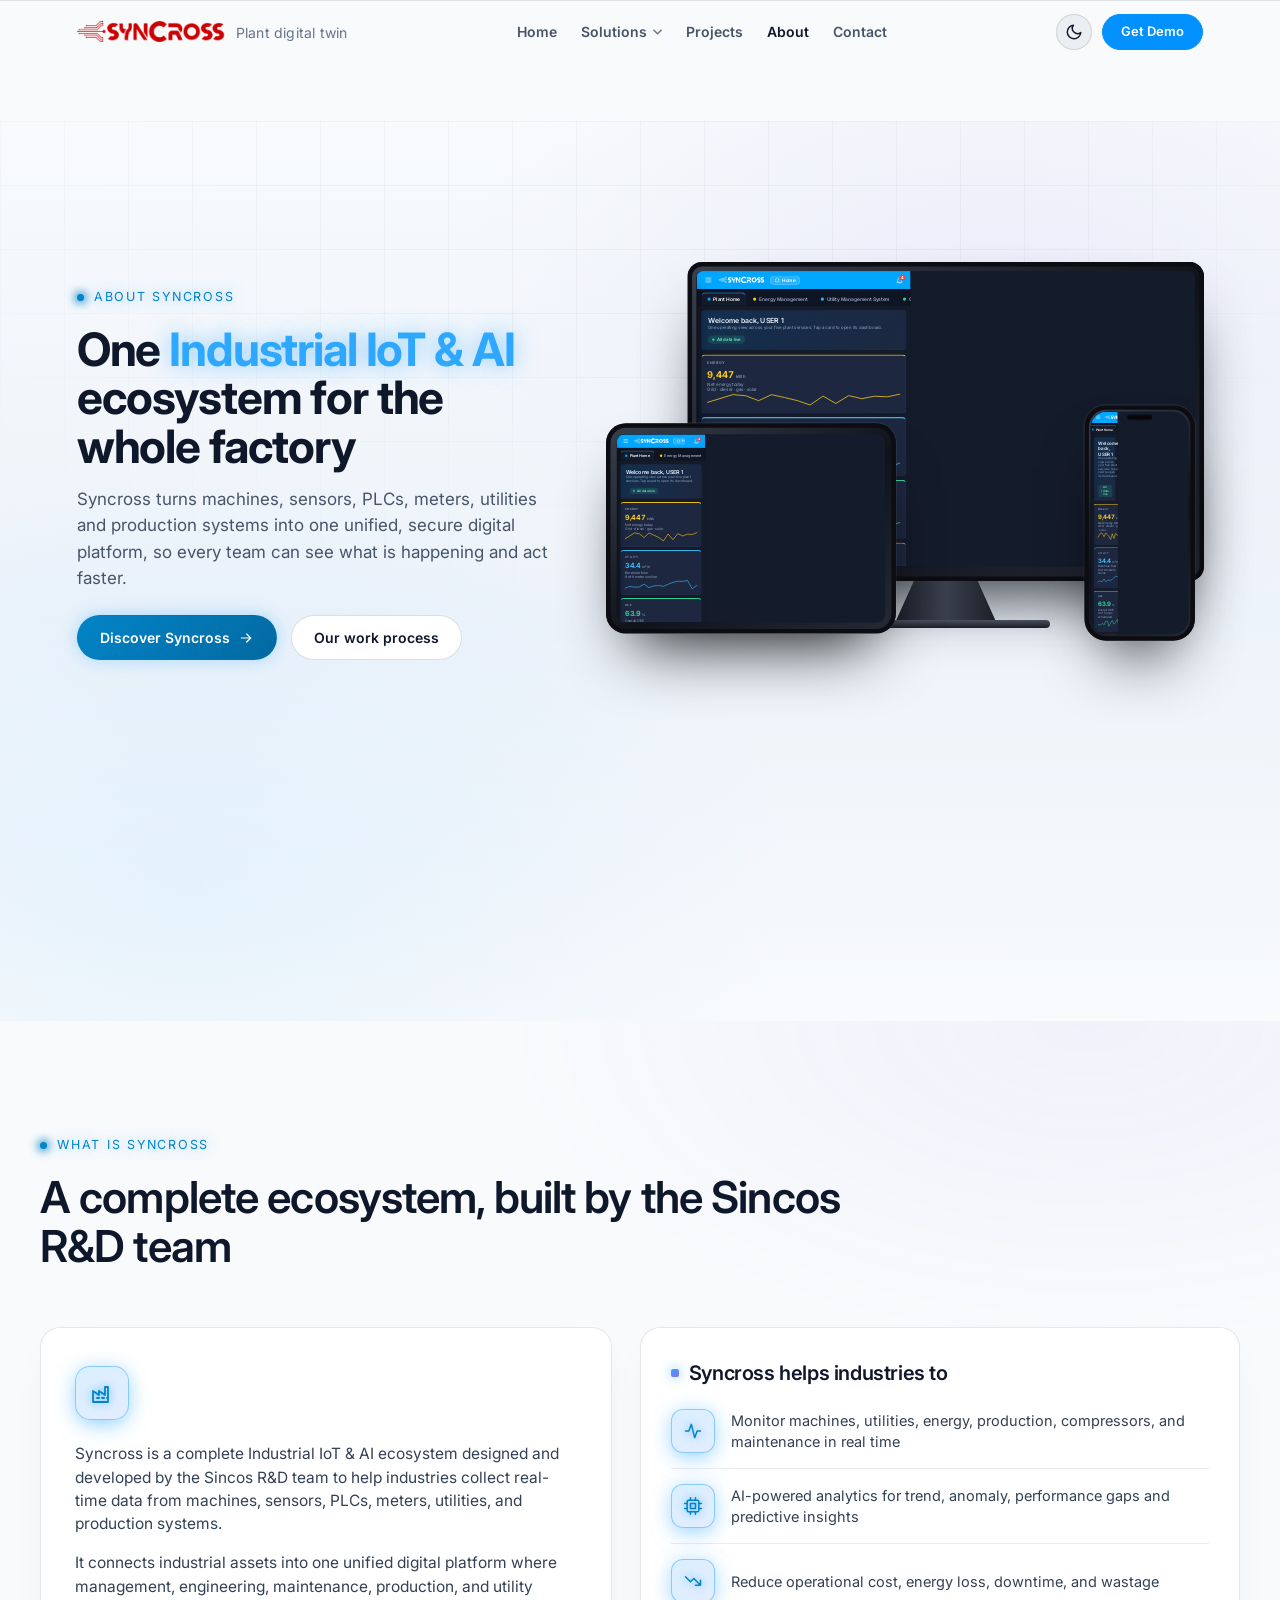
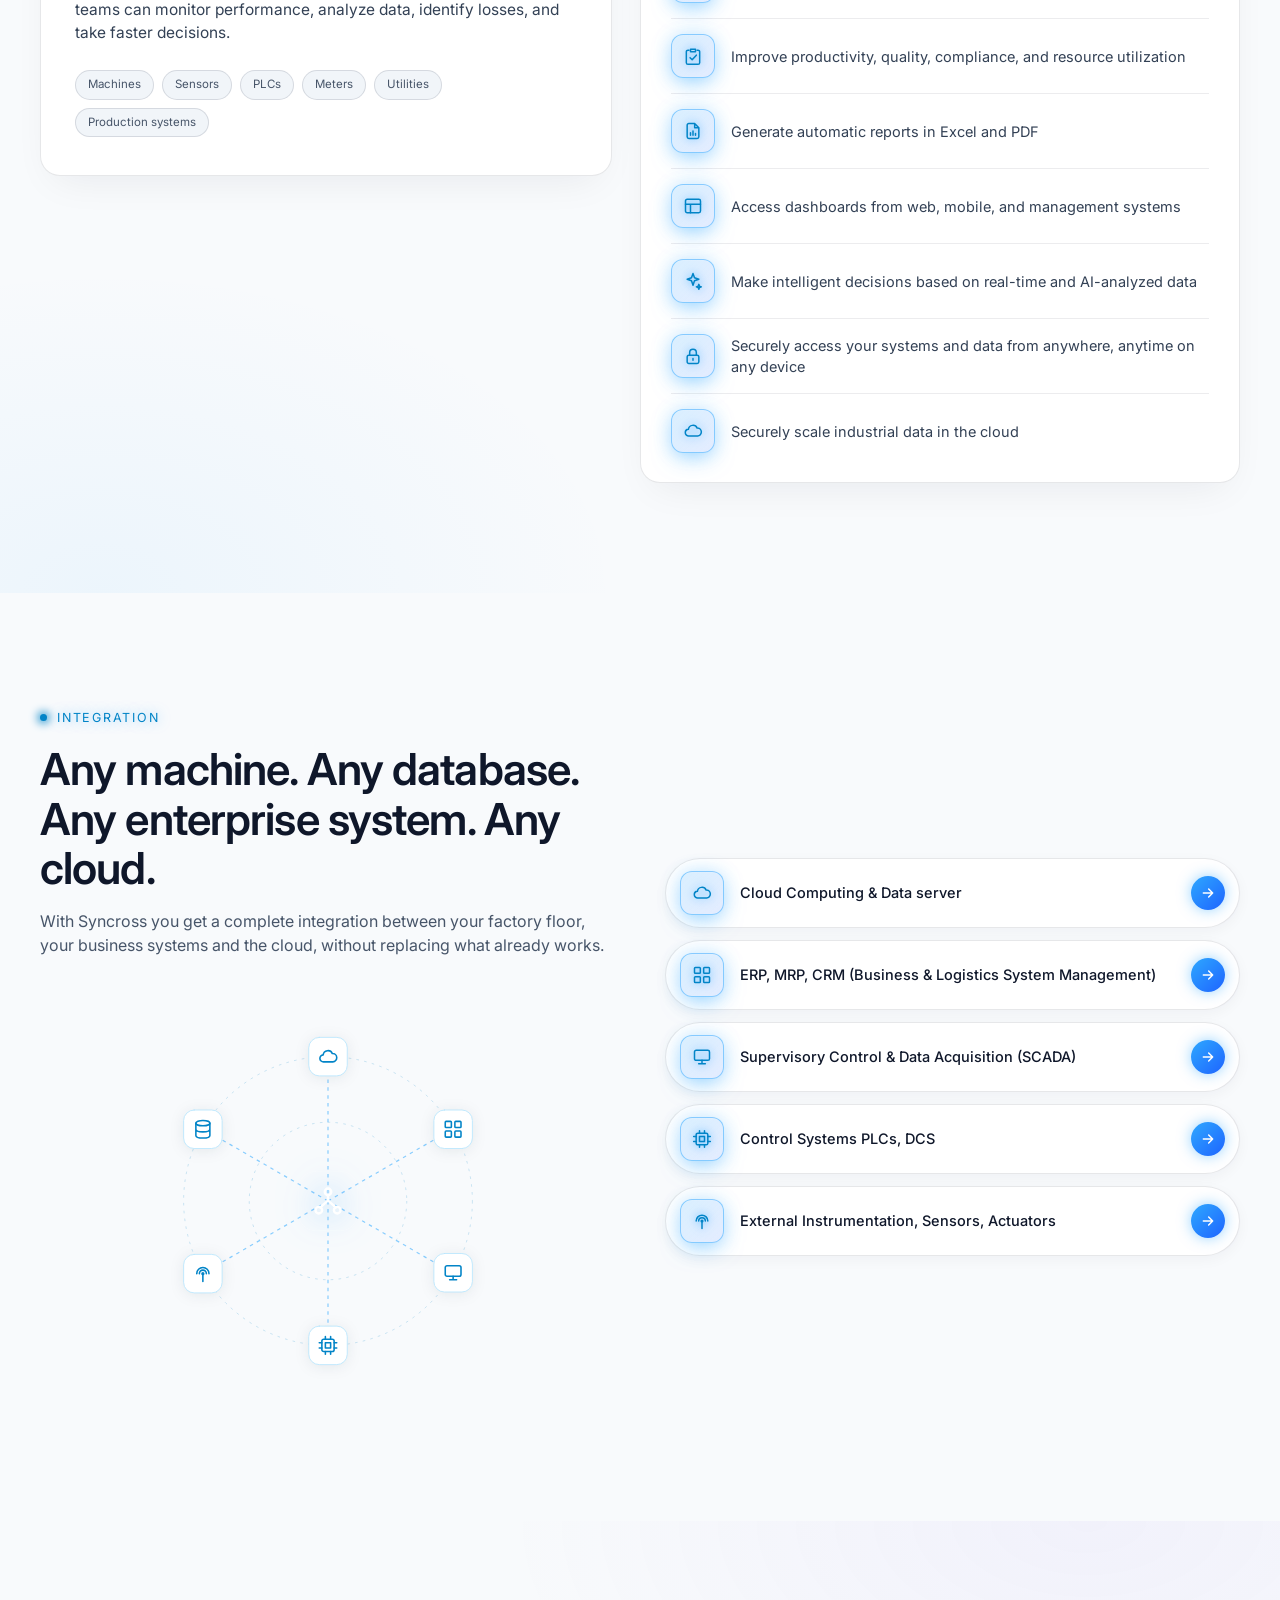
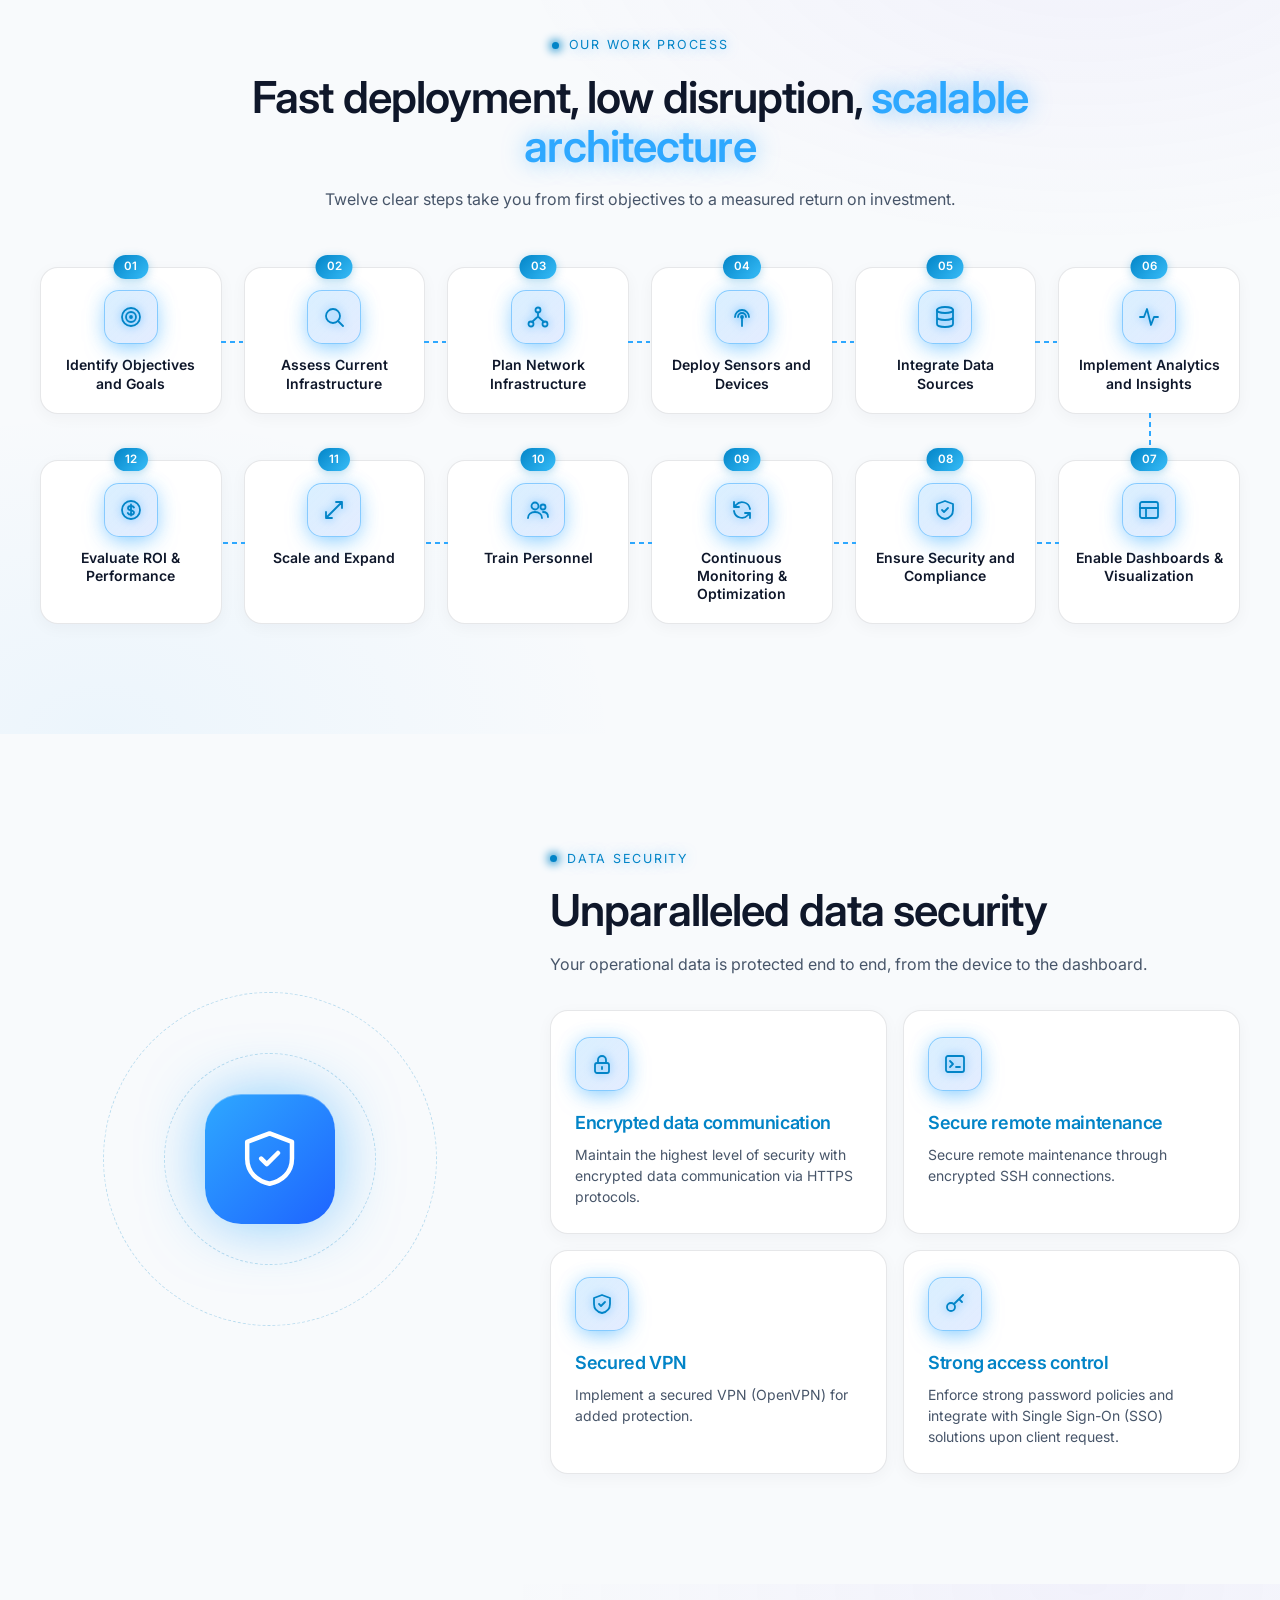
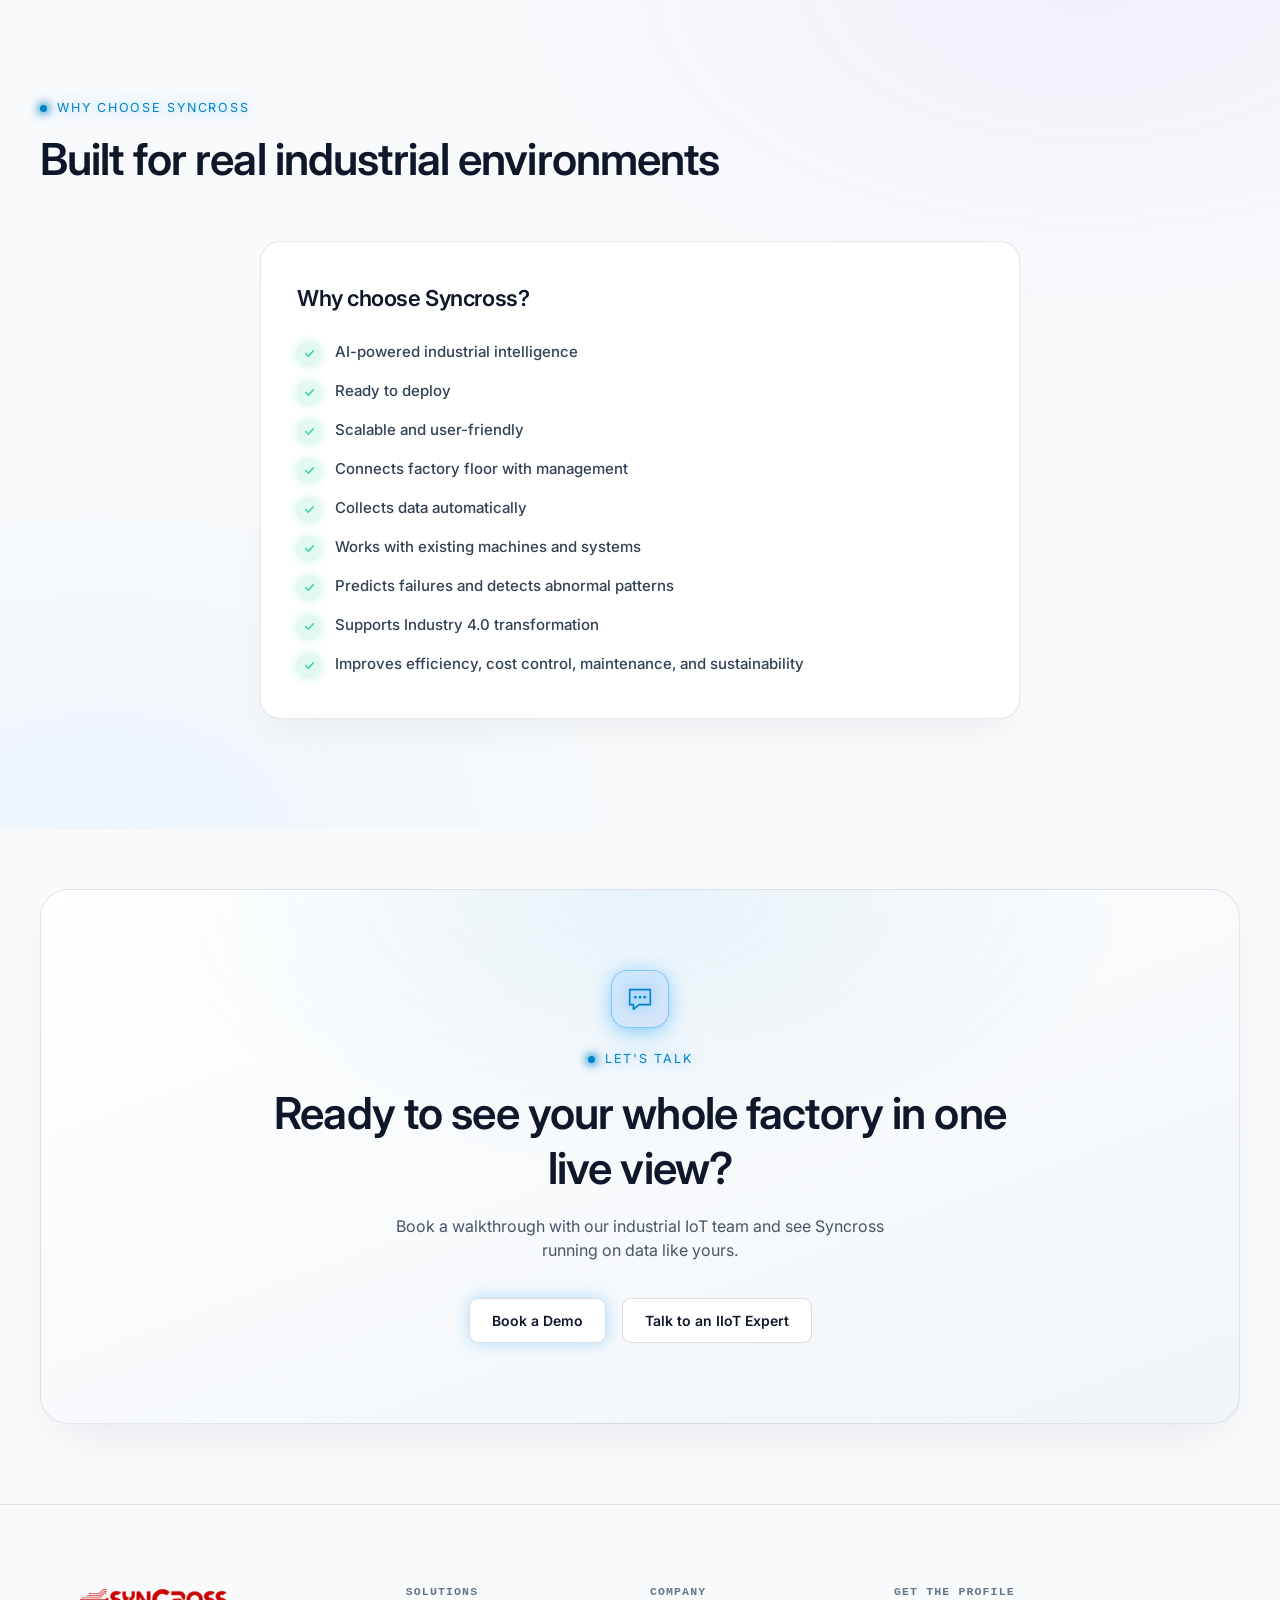
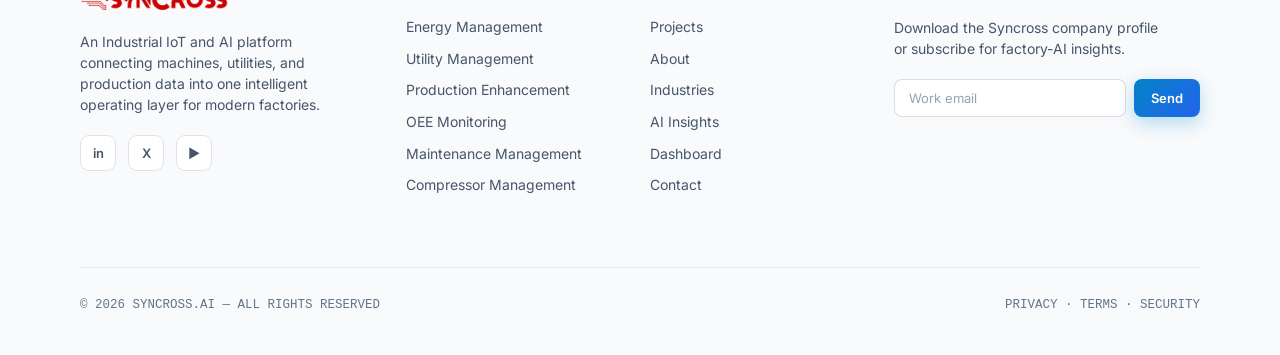
==== about.html @ d6d5e795 "fix responsivness" ====
<!DOCTYPE html>
<html lang="en"><head>
<script>(function(){try{var t=localStorage.getItem('syncross_theme')||'light';document.documentElement.setAttribute('data-theme',t);}catch(e){}})();</script><meta charset="utf-8">
<meta name="viewport" content="width=device-width, initial-scale=1, viewport-fit=cover">
<title>About Syncross - Industrial IoT &amp; AI ecosystem</title>
<meta name="description" content="Syncross is a complete Industrial IoT and AI ecosystem that connects machines, sensors, PLCs, meters and utilities into one secure digital platform.">
<link rel="preconnect" href="https://fonts.googleapis.com"><link href="https://fonts.googleapis.com/css2?family=Inter:wght@400;500;600;700&display=swap" rel="stylesheet">
<style>
:root{--bg:#060a12;--bg1:#0a1220;--bg2:#0e1a2e;--line:rgba(255,255,255,.09);--soft:rgba(255,255,255,.05);--glass:rgba(255,255,255,.035);--tx:#f2f6fa;--mu:#8fa1b8;--dim:#5c6c82;--nb:#2ea8ff;--nb2:#1e64ff;--pu:#8b6bf0;--good:#34d399;--bad:#f87171;--disp:'Space Grotesk',sans-serif;--body:'Inter',system-ui,sans-serif;--mono:'JetBrains Mono',monospace}
*{box-sizing:border-box;margin:0;padding:0}
html{overflow-x:clip;scroll-behavior:smooth;scroll-padding-top:80px}
body{background:var(--bg);color:var(--tx);font-family:var(--body);line-height:1.5;overflow-x:hidden}
::selection{background:var(--nb);color:#04101c}
a{color:inherit;text-decoration:none}
.i{width:22px;height:22px;fill:none;stroke:currentColor;stroke-width:1.8;stroke-linecap:round;stroke-linejoin:round}
.wrap{width:min(1200px,calc(100% - 44px));margin:0 auto;position:relative}
h1,h2,h3{font-family:var(--disp);font-weight:600;letter-spacing:-.02em}
/* header */
header,header#gh{position:fixed;z-index:100;left:0;right:0;top:0;padding:calc(14px + env(safe-area-inset-top,0px)) 6vw 14px;display:flex;justify-content:space-between;align-items:center;gap:16px;border-bottom:1px solid transparent;transition:.3s}
header.scrolled{background:rgba(6,10,18,.78);border-color:var(--line);backdrop-filter:blur(18px) saturate(140%);-webkit-backdrop-filter:blur(18px) saturate(140%)}
.logo{display:flex;align-items:center;gap:10px;font-weight:700}
.logo img{height:30px;width:auto;display:block;filter:drop-shadow(0 0 6px rgba(255,255,255,.18))}
.logo span{color:var(--mu);font-weight:400;font-size:14px}
.tn{display:flex;gap:26px;font-size:14px;font-weight:600;color:var(--mu)}
.tn a:hover,.tn a.on{color:var(--tx)}
.btn{display:inline-flex;align-items:center;gap:8px;font-family:var(--body);font-weight:600;font-size:14px;padding:11px 22px;border-radius:999px;border:1px solid var(--line);background:rgba(9,18,34,.88);color:var(--tx);cursor:pointer;transition:.25s;backdrop-filter:blur(12px)}
.btn:hover{border-color:var(--nb);transform:translateY(-2px)}
.btn.pri{background:linear-gradient(135deg,#2ea8ff,#1e8fff);color:#04101c;border-color:transparent;box-shadow:0 0 16px rgba(46,168,255,.35)}
.btn.pri:hover{box-shadow:0 10px 30px -8px rgba(46,168,255,.75),0 0 18px rgba(46,168,255,.5)}
.btn .i{width:16px;height:16px}
@media(max-width:980px){.tn{display:none}}
@media(max-width:560px){.logo span{display:none}}
/* shared */
section{position:relative;padding:110px 0}
@media(max-width:800px){section{padding:76px 0}}
.eyebrow{display:inline-flex;align-items:center;gap:10px;font-family:var(--mono);font-size:12.5px;letter-spacing:.14em;text-transform:uppercase;color:var(--nb);text-shadow:0 0 12px rgba(46,168,255,.55);margin-bottom:18px}
.eyebrow::before{content:"";width:7px;height:7px;border-radius:50%;background:var(--nb);box-shadow:0 0 10px 2px var(--nb);animation:blink 2.2s ease-in-out infinite}
@keyframes blink{50%{opacity:.35}}
.h2{font-size:clamp(28px,3.6vw,44px);line-height:1.12;max-width:820px}
.lead{color:var(--mu);font-size:16.5px;max-width:640px;margin-top:16px}
.sechead{margin-bottom:56px}
.center{text-align:center}.center .h2,.center .lead{margin-left:auto;margin-right:auto}
.grad{color:#2ea8ff;text-shadow:0 0 22px rgba(46,168,255,.55)}
.glass{background:linear-gradient(160deg,rgba(255,255,255,.05),rgba(255,255,255,.012));border:1px solid var(--line);border-radius:20px;backdrop-filter:blur(16px);-webkit-backdrop-filter:blur(16px);box-shadow:0 30px 70px -30px rgba(0,0,0,.7)}
.ico{position:relative;flex:none;display:grid;place-items:center;width:54px;height:54px;border-radius:15px;color:var(--nb);background:linear-gradient(135deg,rgba(46,168,255,.18),rgba(30,100,255,.12));border:1px solid rgba(46,168,255,.5);box-shadow:inset 0 1px 0 rgba(255,255,255,.1),0 8px 26px -8px rgba(46,168,255,.65),0 0 18px rgba(46,168,255,.22)}
.ico::after{content:"";position:absolute;inset:-1px;border-radius:15px;border:1px solid var(--nb);opacity:0;animation:ring 2.8s ease-out infinite;pointer-events:none}
.ico .i{width:24px;height:24px;filter:drop-shadow(0 0 5px rgba(46,168,255,.8))}
.ico.sm{width:44px;height:44px;border-radius:12px}.ico.sm::after{border-radius:12px}.ico.sm .i{width:20px;height:20px}
@keyframes ring{0%{transform:scale(1);opacity:.5}100%{transform:scale(1.45);opacity:0}}
.reveal{opacity:0;transform:translateY(26px);transition:opacity .8s ease,transform .8s ease}.reveal.visible{opacity:1;transform:none}
.bgglow::before{content:"";position:absolute;inset:0;pointer-events:none;background:radial-gradient(ellipse 900px 500px at 85% 0,rgba(139,107,240,.10),transparent 65%),radial-gradient(ellipse 800px 500px at 8% 100%,rgba(46,168,255,.08),transparent 65%)}
/* hero */
#top{min-height:100svh;display:flex;align-items:flex-start;padding:clamp(110px, 15vh, 150px) 0 90px;overflow:hidden;background:radial-gradient(ellipse 900px 600px at 78% 18%,rgba(139,107,240,.16),transparent 60%),radial-gradient(ellipse 1000px 700px at 15% 85%,rgba(46,168,255,.12),transparent 60%),linear-gradient(180deg,#060a12,#08101c 55%,#060a12)}
#top > .wrap{width:100%;max-width:1400px;padding:0 6vw;margin:0 auto;box-sizing:border-box}
#top::before{content:"";position:absolute;inset:0;background-image:linear-gradient(rgba(255,255,255,.025) 1px,transparent 1px),linear-gradient(90deg,rgba(255,255,255,.025) 1px,transparent 1px);background-size:64px 64px;mask-image:radial-gradient(ellipse 80% 60% at 50% 0,#000 40%,transparent 90%);-webkit-mask-image:radial-gradient(ellipse 80% 60% at 50% 0,#000 40%,transparent 90%)}
.hero-grid{display:grid;grid-template-columns:1.05fr .95fr;gap:40px;align-items:center}
@media(max-width:980px){.hero-grid{grid-template-columns:1fr}}
#top h1{font-family:Inter,system-ui,-apple-system,"Segoe UI",sans-serif;font-size:clamp(28px,3.8vw,46px);font-weight:700;line-height:1.05;letter-spacing:-.025em;margin-bottom:16px}
#top .lead{font-size:17.5px;margin-bottom:34px}
.ctas{display:flex;gap:14px;flex-wrap:wrap}
.stats{display:grid;grid-template-columns:repeat(4,auto);gap:34px;margin-top:52px;justify-content:start}
.stats b{display:block;font-family:var(--mono);font-size:30px;font-weight:600;color:#2ea8ff;text-shadow:0 0 16px rgba(46,168,255,.55)}
.stats span{font-family:var(--mono);font-size:11px;letter-spacing:.08em;text-transform:uppercase;color:var(--dim)}
@media(max-width:560px){.stats{grid-template-columns:repeat(2,auto);gap:22px 34px}}
.hubwrap{position:relative;max-width:520px;margin:0 auto;width:100%}
.hubsvg{width:100%;height:auto;display:block;overflow:visible}
.hubsvg .ring{fill:none;stroke:rgba(46,168,255,.22);stroke-dasharray:3 6}
.hubsvg .ring.r2{stroke:rgba(139,107,240,.22)}
.hubsvg .fl{stroke:rgba(46,168,255,.55);stroke-width:1.4;stroke-dasharray:4 5;animation:dash 1.2s linear infinite}
@keyframes dash{to{stroke-dashoffset:-9}}
.hubsvg .nd rect{fill:#0c1626;stroke:rgba(46,168,255,.5)}
.hubsvg .nd{color:#2ea8ff;fill:none;stroke:#2ea8ff;stroke-width:1.8;stroke-linecap:round;stroke-linejoin:round;animation:float 5s ease-in-out infinite}
.hubsvg .nd rect{stroke-width:1}
.hubsvg .nd svg{filter:drop-shadow(0 0 4px rgba(46,168,255,.7))}
.hubsvg .core rect{fill:url(#cg);stroke:rgba(255,255,255,.25)}
.hubsvg .core{fill:none;stroke:#fff;stroke-width:1.8;stroke-linecap:round;stroke-linejoin:round;filter:drop-shadow(0 0 18px rgba(46,168,255,.8))}
.hubsvg .core rect{stroke-width:1}
@keyframes float{50%{transform:translateY(-5px)}}
/* what is */
.what{display:grid;grid-template-columns:1fr 1.05fr;gap:28px;align-items:start}
@media(max-width:980px){.what{grid-template-columns:1fr}}
.what .about{padding:38px 34px}
.about p{color:#b6c3d6;font-size:15.5px;margin-top:16px}
.about p:first-of-type{margin-top:22px}
.about .tags{display:flex;flex-wrap:wrap;gap:8px;margin-top:26px}
.tags span{font-family:var(--mono);font-size:11.5px;color:var(--mu);border:1px solid var(--line);border-radius:999px;padding:5px 12px;background:var(--glass)}
.helps{padding:30px 30px 14px}
.helps h3{font-size:20px;margin-bottom:6px;display:flex;align-items:center;gap:10px}
.helps h3::before{content:"";width:8px;height:8px;border-radius:2px;background:linear-gradient(135deg,#2ea8ff,#8b6bf0);box-shadow:0 0 12px rgba(46,168,255,.7)}
.helps ul{list-style:none}
.helps li{display:flex;gap:16px;align-items:center;padding:15px 0;border-top:1px solid var(--soft)}
.helps li:first-child{border-top:0}
.helps li p{font-size:14.5px;color:#d3deec}
/* integration */
.integ{display:grid;grid-template-columns:1fr 1fr;gap:50px;align-items:center}
@media(max-width:980px){.integ{grid-template-columns:1fr}}
.integ ul{list-style:none;display:grid;gap:12px}
.integ li{display:flex;align-items:center;gap:16px;padding:12px 14px 12px 14px;border-radius:999px;border:1px solid var(--line);background:linear-gradient(160deg,rgba(255,255,255,.045),rgba(255,255,255,.01));font-size:14.5px;font-weight:500;transition:.3s}
.integ li:hover{border-color:rgba(46,168,255,.5);transform:translateX(6px);box-shadow:0 14px 34px -16px rgba(46,168,255,.35)}
.integ li>span:nth-child(2){flex:1}
.go{flex:none;display:grid;place-items:center;width:34px;height:34px;border-radius:50%;background:linear-gradient(135deg,#2ea8ff,#1e64ff);color:#fff;box-shadow:0 0 14px rgba(46,168,255,.5)}
.go .i{width:16px;height:16px;stroke-width:2.2}
/* process */
.proc{list-style:none;display:grid;grid-template-columns:repeat(6,1fr);gap:46px 22px;position:relative}
.st{height:100%;justify-content:flex-start;position:relative;padding:22px 16px 20px;border-radius:18px;border:1px solid var(--line);background:linear-gradient(160deg,rgba(255,255,255,.05),rgba(255,255,255,.01));text-align:center;display:flex;flex-direction:column;align-items:center;gap:12px;transition:transform .3s,border-color .3s}
.st:hover{transform:translateY(-6px);border-color:rgba(46,168,255,.45)}
.st h3{font-family:var(--body);font-size:14px;font-weight:600;line-height:1.3;letter-spacing:0}
.st .num{position:absolute;top:-13px;left:50%;transform:translateX(-50%);font-family:var(--mono);font-size:11.5px;font-weight:600;color:#04101c;background:linear-gradient(135deg,#2ea8ff,#7fd0ff);padding:3px 11px;border-radius:999px;box-shadow:0 0 14px rgba(46,168,255,.6)}
.st:nth-child(n+7){grid-row:2}
.st:nth-child(7){grid-column:6}.st:nth-child(8){grid-column:5}.st:nth-child(9){grid-column:4}.st:nth-child(10){grid-column:3}.st:nth-child(11){grid-column:2}.st:nth-child(12){grid-column:1}
.st:not(:nth-child(6)):not(:nth-child(12))::after{content:"";position:absolute;top:50%;width:22px;height:2px;background:repeating-linear-gradient(90deg,#2ea8ff 0 5px,transparent 5px 9px);animation:flowx 1s linear infinite}
.st:nth-child(-n+5)::after{left:100%}
.st:nth-child(n+7):nth-child(-n+11)::after{right:100%}
@keyframes flowx{to{background-position:9px 0}}
.st:nth-child(6)::after{content:"";position:absolute;left:50%;top:100%;width:2px;height:46px;background:repeating-linear-gradient(180deg,#2ea8ff 0 5px,transparent 5px 9px)}
@media(max-width:1100px){.proc{grid-template-columns:repeat(3,1fr)}.st:nth-child(n){grid-row:auto;grid-column:auto}.st::after,.st:nth-child(6)::after{display:none!important}}
@media(max-width:620px){.proc{grid-template-columns:repeat(2,1fr);gap:34px 14px}}
/* security */
.secg{display:grid;grid-template-columns:.8fr 1.2fr;gap:50px;align-items:center}
@media(max-width:980px){.secg{grid-template-columns:1fr}}
.shield{position:relative;aspect-ratio:1;max-width:380px;margin:0 auto;width:100%;display:grid;place-items:center}
.shield::before,.shield::after{content:"";position:absolute;border-radius:50%;border:1px solid rgba(46,168,255,.25)}
.shield::before{inset:6%;animation:spin 30s linear infinite;border-style:dashed}
.shield::after{inset:22%;border-color:rgba(139,107,240,.3);animation:spin 22s linear infinite reverse;border-style:dashed}
@keyframes spin{to{transform:rotate(360deg)}}
.shield .core{position:relative;z-index:1;width:34%;aspect-ratio:1;border-radius:28%;display:grid;place-items:center;color:#fff;background:linear-gradient(135deg,#2ea8ff,#1e64ff);box-shadow:0 0 60px rgba(46,168,255,.55),inset 0 1px 0 rgba(255,255,255,.3)}
.shield .core .i{width:52%;height:52%;stroke-width:1.6}
.secs{display:grid;grid-template-columns:1fr 1fr;gap:16px}
@media(max-width:620px){.secs{grid-template-columns:1fr}}
.sc{padding:26px 24px;border-radius:18px;border:1px solid var(--line);background:linear-gradient(160deg,rgba(255,255,255,.045),rgba(255,255,255,.01));transition:.3s}
.sc:hover{transform:translateY(-5px);border-color:rgba(46,168,255,.4)}
.sc .ico{margin-bottom:18px}
.sc h3{font-size:18px;margin-bottom:8px;color:#2ea8ff;text-shadow:0 0 14px rgba(46,168,255,.45)}
.sc p{font-size:14px;color:var(--mu)}
/* why */
.whyg{display:grid;grid-template-columns:1fr 1fr;gap:28px;align-items:stretch}
@media(max-width:980px){.whyg{grid-template-columns:1fr}}
.why{padding:40px 36px}
.why ul{list-style:none;display:grid;gap:14px;margin-top:26px}
.why li{display:flex;gap:14px;align-items:flex-start;font-size:15px;font-weight:500;color:#e3ebf5}
.ck{flex:none;display:grid;place-items:center;width:24px;height:24px;border-radius:50%;background:rgba(52,211,153,.14);color:var(--good);box-shadow:0 0 10px rgba(52,211,153,.3);margin-top:1px}
.ck .i{width:13px;height:13px;stroke-width:2.6}
.cta{padding:48px 40px;display:flex;flex-direction:column;justify-content:center;text-align:center;align-items:center;background:radial-gradient(ellipse 600px 360px at 50% 0,rgba(46,168,255,.16),transparent 70%),linear-gradient(160deg,rgba(255,255,255,.05),rgba(255,255,255,.015))}
.cta .logoimg{height:46px;width:auto;margin-bottom:26px;filter:drop-shadow(0 0 10px rgba(255,255,255,.2))}
.cta h2{font-size:clamp(26px,3vw,36px);line-height:1.15;margin-bottom:14px}
.cta p{color:var(--mu);max-width:420px;margin-bottom:28px}
@media(prefers-reduced-motion:reduce){*{animation:none!important;transition:none!important}.reveal{opacity:1;transform:none}}

/* ===== OEE page parity ===== */
:root{--disp:Inter,system-ui,sans-serif;--mono:Inter,system-ui,sans-serif;--body:Inter,system-ui,sans-serif;--tx:#e8f1ff;--mu:#8fa6c4}
.lead{color:#8fa1b8;font-size:16px}.about p,.helps li p,.why li{color:#c3cfe0}.h2{font-weight:600}
.whyg{grid-template-columns:1fr}.why{max-width:760px;margin:0 auto;width:100%}
.sec-ico{position:relative;width:58px;height:58px;border-radius:16px;display:grid;place-items:center;margin:0 0 22px;color:var(--nb);background:linear-gradient(135deg,rgba(46,168,255,.18),rgba(30,100,255,.12));border:1px solid rgba(46,168,255,.5);box-shadow:inset 0 1px 0 rgba(255,255,255,.1),0 8px 26px -8px rgba(46,168,255,.65),0 0 18px rgba(46,168,255,.25)}
.sec-ico svg{filter:drop-shadow(0 0 5px rgba(46,168,255,.8))}
.sec-ico::after{content:"";position:absolute;inset:-1px;border-radius:16px;border:1px solid var(--nb);opacity:0;animation:si-ring 2.8s ease-out infinite;pointer-events:none}
.sec-ico svg *{transform-box:fill-box;transform-origin:center;}
.si-warn{animation:si-pulse 1.6s ease-in-out infinite;}
.si-blink{animation:si-blink 1.6s ease-in-out infinite;}
.si-spin{transform-box:view-box;transform-origin:16px 16px;animation:si-rot 6s linear infinite;}
.si-core{animation:si-pulse 2s ease-in-out infinite;}
.si-tile{animation:si-tile 2.4s ease-in-out infinite;}.si-tile.d1{animation-delay:.3s}.si-tile.d2{animation-delay:.6s}.si-tile.d3{animation-delay:.9s}
.si-pin{animation:si-blink 1.8s ease-in-out infinite;}
.si-bar{transform-origin:bottom center;animation:si-bar 2.2s ease-in-out infinite;}.si-bar.d1{animation-delay:.25s}.si-bar.d2{animation-delay:.5s}
.si-flow{stroke-dasharray:3 3;animation:si-dash 1s linear infinite;}
.si-node{animation:si-pulse 2s ease-in-out infinite;}.si-node.d1{animation-delay:.4s}.si-node.d2{animation-delay:.8s}
.si-draw{stroke-dasharray:34;animation:si-draw 2.8s ease-in-out infinite;}
.si-tip{animation:si-tip 2.8s ease-in-out infinite;}
.si-smoke{animation:si-smoke 2.4s ease-out infinite;}.si-smoke.d1{animation-delay:1.2s}
.si-check{stroke-dasharray:20;animation:si-check 2.6s ease-in-out infinite;}
.si-dot{animation:si-bounce 1.2s ease-in-out infinite;}.si-dot.d1{animation-delay:.15s}.si-dot.d2{animation-delay:.3s}
@keyframes si-ring{0%{transform:scale(1);opacity:.55}100%{transform:scale(1.45);opacity:0}}
@keyframes si-pulse{0%,100%{transform:scale(1);opacity:1}50%{transform:scale(1.14);opacity:.75}}
@keyframes si-blink{0%,100%{opacity:1}50%{opacity:.25}}
@keyframes si-rot{to{transform:rotate(360deg)}}
@keyframes si-tile{0%,100%{fill:rgba(46,168,255,0);opacity:.8}50%{fill:rgba(46,168,255,.55);opacity:1}}
@keyframes si-bar{0%,100%{transform:scaleY(.45)}50%{transform:scaleY(1)}}
@keyframes si-dash{to{stroke-dashoffset:-6}}
@keyframes si-draw{0%{stroke-dashoffset:34}55%,100%{stroke-dashoffset:0}}
@keyframes si-tip{0%,45%{opacity:0}65%,100%{opacity:1}}
@keyframes si-smoke{0%{transform:translate(0,0) scale(.6);opacity:.9}100%{transform:translate(3px,-6px) scale(1.4);opacity:0}}
@keyframes si-check{0%,15%{stroke-dashoffset:20}55%,100%{stroke-dashoffset:0}}
@keyframes si-bounce{0%,100%{transform:translateY(0)}50%{transform:translateY(-4px)}}
@media (prefers-reduced-motion:reduce){.sec-ico *,.sec-ico::after{animation:none!important}}
/* CTA + footer (from 3D dashboard) */
#ctaf{--white:#e8f1ff;--muted:#9fb2cc;--muted-dim:#6f86a6;--line:rgba(150,190,255,.16);--line-soft:rgba(150,190,255,.1);--glass:rgba(255,255,255,.05);--glass-strong:rgba(255,255,255,.09);--cyan:#2ea8ff;position:relative;background:#060a12;color:var(--white)}
#ctaf *{box-sizing:border-box}
#ctaf #demo{padding:60px 0 80px}
#ctaf .final-cta{text-align:center;border-radius:28px;padding:80px 40px;background:radial-gradient(ellipse 700px 400px at 50% 0%,rgba(192,32,46,.14),transparent 70%),linear-gradient(160deg,rgba(255,255,255,.05),rgba(255,255,255,.015));border:1px solid var(--line);position:relative;overflow:hidden}
#ctaf .final-cta .sec-ico{margin:0 auto 22px}
#ctaf .final-cta .eyebrow{display:flex}
#ctaf .final-cta h2{font-size:clamp(28px,4vw,44px);max-width:760px;margin:0 auto 18px;color:#fff;line-height:1.25}
#ctaf .final-cta p{color:var(--muted);max-width:520px;margin:0 auto 36px}
#ctaf .final-cta-btns{display:flex;gap:16px;justify-content:center;flex-wrap:wrap}
#ctaf .btn{font-family:Inter,system-ui,sans-serif;font-weight:600;font-size:14px;padding:11px 22px;border-radius:9px;cursor:pointer;border:1px solid transparent;display:inline-flex;align-items:center;gap:8px;white-space:nowrap;text-decoration:none;backdrop-filter:none;-webkit-backdrop-filter:none;transition:transform .25s,box-shadow .25s,border-color .25s,background .25s}
#ctaf .btn-primary{background:linear-gradient(135deg,#2ea8ff,#1e8fff);color:#04101c;box-shadow:0 0 16px rgba(46,168,255,.35)}
#ctaf .btn-primary:hover{transform:translateY(-2px);box-shadow:0 10px 30px -8px rgba(46,168,255,.75),0 0 18px rgba(46,168,255,.5)}
#ctaf .btn-ghost{background:var(--glass);border:1px solid var(--line);color:var(--white)}
#ctaf .btn-ghost:hover{background:var(--glass-strong);border-color:rgba(255,255,255,.2)}
#ctaf footer{padding:80px 0 40px;border-top:1px solid var(--line)}
#ctaf .footer-grid{display:grid;grid-template-columns:1.4fr 1fr 1fr 1.2fr;gap:40px;margin-bottom:60px}
@media(max-width:900px){#ctaf .footer-grid{grid-template-columns:repeat(2,1fr)}}
@media(max-width:560px){#ctaf .footer-grid{grid-template-columns:1fr}}
#ctaf .footer-col h5{font-family:Inter,system-ui,sans-serif;font-weight:600;font-size:11.5px;letter-spacing:.1em;text-transform:uppercase;color:var(--muted-dim);margin:0 0 18px}
#ctaf .footer-col p{color:var(--muted);font-size:14px;max-width:280px;margin:0 0 20px;line-height:1.55}
#ctaf .footer-col a{display:block;color:var(--muted);font-size:14px;margin-bottom:12px;text-decoration:none;transition:color .2s}
#ctaf .footer-col a:hover{color:var(--white)}
#ctaf .newsletter-form{display:flex;gap:8px;margin-top:6px}
#ctaf .newsletter-form input{flex:1;min-width:0;background:rgba(255,255,255,.04);border:1px solid var(--line);border-radius:8px;padding:10px 14px;color:var(--white);font-size:13px;font-family:Inter,system-ui,sans-serif}
#ctaf .newsletter-form input:focus{outline:2px solid var(--cyan);outline-offset:1px}
#ctaf .social-row{display:flex;gap:12px;margin-top:20px}
#ctaf .social-row a{width:36px;height:36px;border-radius:9px;border:1px solid var(--line);display:flex;align-items:center;justify-content:center;color:var(--muted);background:var(--glass);margin:0;font-size:13px}
#ctaf .social-row a:hover{color:var(--cyan);border-color:rgba(46,168,255,.4)}
#ctaf .footer-bottom{display:flex;justify-content:space-between;flex-wrap:wrap;gap:12px;padding-top:28px;border-top:1px solid var(--line-soft);font-size:12.5px;color:var(--muted-dim)}
#ctaf .si-dot{animation:si-bounce 1.2s ease-in-out infinite}#ctaf .si-dot.d1{animation-delay:.15s}#ctaf .si-dot.d2{animation-delay:.3s}
@keyframes si-bounce{0%,100%{transform:translateY(0)}50%{transform:translateY(-2px)}}
.cm{position:fixed;inset:0;z-index:2000;display:none;align-items:center;justify-content:center;padding:20px;font-family:Inter,system-ui,sans-serif;}
.cm.open{display:flex;}
.cm-bg{position:absolute;inset:0;background:rgba(3,7,14,.78);backdrop-filter:blur(8px);-webkit-backdrop-filter:blur(8px);animation:cm-fade .25s ease;}
.cm-box{position:relative;width:100%;max-width:520px;max-height:calc(100vh - 40px);overflow:auto;border-radius:22px;padding:34px 32px 30px;color:#f2f6fa;background:radial-gradient(ellipse 480px 220px at 50% 0%,rgba(46,168,255,.16),transparent 70%),linear-gradient(160deg,#111a2a,#0a1220);border:1px solid rgba(255,255,255,.12);box-shadow:0 30px 80px -20px rgba(0,0,0,.8),0 0 40px -10px rgba(46,168,255,.25);animation:cm-pop .3s cubic-bezier(.2,.9,.3,1.1);}
@keyframes cm-fade{from{opacity:0}to{opacity:1}}
@keyframes cm-pop{from{opacity:0;transform:translateY(18px) scale(.97)}to{opacity:1;transform:none}}
.cm-x{position:absolute;top:14px;right:14px;width:36px;height:36px;border-radius:50%;border:1px solid rgba(255,255,255,.12);background:rgba(255,255,255,.04);color:#8fa1b8;font-size:20px;line-height:1;cursor:pointer;transition:.2s;}
.cm-x:hover{color:#fff;border-color:rgba(46,168,255,.6);}
.cm-eyebrow{display:inline-flex;align-items:center;gap:9px;font-size:12px;letter-spacing:.14em;text-transform:uppercase;color:#2ea8ff;margin-bottom:10px;}
.cm-eyebrow::before{content:"";width:7px;height:7px;border-radius:50%;background:#2ea8ff;box-shadow:0 0 10px 2px #2ea8ff;}
.cm-box h3{font-family:Inter,system-ui,sans-serif;font-size:26px;line-height:1.2;letter-spacing:-.02em;margin:0 0 6px;}
.cm-sub{font-size:14px;color:#8fa1b8;margin:0 0 22px;}
.cm-grid{display:grid;grid-template-columns:1fr 1fr;gap:14px;}
.cm-f{display:flex;flex-direction:column;gap:6px;min-width:0;}
.cm-f.full{grid-column:1/-1;}
.cm-f label{font-size:12.5px;font-weight:600;color:#c3cfe0;}
.cm-f label i{color:#2ea8ff;font-style:normal;}
.cm-f input,.cm-f textarea{width:100%;font:inherit;font-size:14.5px;color:#f2f6fa;background:rgba(255,255,255,.04);border:1px solid rgba(255,255,255,.12);border-radius:11px;padding:12px 14px;outline:none;transition:border-color .2s,box-shadow .2s,background .2s;}
.cm-f textarea{min-height:104px;resize:vertical;}
.cm-f input::placeholder,.cm-f textarea::placeholder{color:#5c6c82;}
.cm-f input:focus,.cm-f textarea:focus{border-color:#2ea8ff;background:rgba(46,168,255,.06);box-shadow:0 0 0 3px rgba(46,168,255,.18);}
.cm-f.err input,.cm-f.err textarea{border-color:#f87171;}
.cm-err{font-size:12px;color:#f87171;min-height:0;display:none;}
.cm-f.err .cm-err{display:block;}
.cm-hp{position:absolute;left:-9999px;width:1px;height:1px;opacity:0;}
.cm-sendrow{display:flex;gap:12px;align-items:center;margin-top:20px;}
.cm-send{flex:1;font:inherit;font-size:15px;font-weight:700;color:#04101c;background:linear-gradient(135deg,#2ea8ff,#1e8fff);border:0;border-radius:11px;padding:14px 18px;cursor:pointer;box-shadow:0 0 16px rgba(46,168,255,.35);transition:transform .2s,box-shadow .2s;}
.cm-send:hover{transform:translateY(-2px);box-shadow:0 10px 30px -8px rgba(46,168,255,.75);}
.cm-send[disabled]{opacity:.6;cursor:wait;transform:none;}
.cm-status{font-size:13px;color:#f87171;margin-top:12px;display:none;}
.cm-status.show{display:block;}
.cm-ok{display:none;text-align:center;padding:18px 0 6px;}
.cm.done .cm-ok{display:block;}
.cm.done .cm-form,.cm.done .cm-head{display:none;}
.cm-ok .tick{width:64px;height:64px;margin:0 auto 18px;border-radius:50%;display:grid;place-items:center;color:#34d399;border:1px solid rgba(52,211,153,.5);background:rgba(52,211,153,.1);}
.cm-ok svg{width:30px;height:30px;fill:none;stroke:currentColor;stroke-width:2.4;stroke-linecap:round;stroke-linejoin:round;}
.cm-ok p{color:#8fa1b8;font-size:14.5px;margin:8px 0 22px;}
@media (max-width:520px){.cm-grid{grid-template-columns:1fr;}.cm-box{padding:30px 20px 24px;}}
@media (prefers-reduced-motion:reduce){.cm-bg,.cm-box{animation:none}}
.cm *,.cm *::before,.cm *::after{box-sizing:border-box;}
.cm .cm-box{max-width:580px;padding:42px 40px 36px;border-radius:26px;border:1px solid transparent;
 background:radial-gradient(ellipse 520px 240px at 50% -18%,rgba(46,168,255,.24),transparent 70%) padding-box,
  radial-gradient(ellipse 360px 200px at 100% 100%,rgba(30,100,255,.10),transparent 70%) padding-box,
  linear-gradient(160deg,#0f1a2e,#08101e) padding-box,
  linear-gradient(145deg,rgba(46,168,255,.75),rgba(255,255,255,.08) 38%,rgba(255,255,255,.04) 62%,rgba(30,100,255,.6)) border-box;
 box-shadow:0 40px 90px -24px rgba(0,0,0,.85),0 0 60px -12px rgba(46,168,255,.35);}
.cm .cm-box::before{content:"";position:absolute;top:0;left:50%;width:46%;height:2px;transform:translateX(-50%);border-radius:2px;background:linear-gradient(90deg,transparent,#2ea8ff,transparent);box-shadow:0 0 18px 2px rgba(46,168,255,.6);pointer-events:none;}
.cm .cm-x{top:18px;right:18px;width:38px;height:38px;display:grid;place-items:center;padding:0;font-size:22px;background:rgba(255,255,255,.05);transition:transform .25s ease,color .2s,border-color .2s,background .2s;}
.cm .cm-x:hover{transform:rotate(90deg);background:rgba(46,168,255,.12);}
.cm .cm-head{padding-bottom:22px;margin-bottom:24px;border-bottom:1px solid rgba(255,255,255,.08);}
.cm .cm-eyebrow{margin-bottom:12px;font-weight:600;}
.cm .cm-box h3{font-size:30px;font-weight:600;margin:0 0 10px;padding-right:44px;}
.cm .cm-sub{font-size:14.5px;line-height:1.55;margin:0;}
.cm .cm-grid{gap:18px 16px;}
.cm .cm-f{gap:8px;}
.cm .cm-f label{font-size:12px;letter-spacing:.04em;text-transform:uppercase;color:#aebbd0;}
.cm .cm-f input,.cm .cm-f textarea{padding:14px 16px;font-size:15px;border-radius:13px;background:rgba(255,255,255,.035);border:1px solid rgba(255,255,255,.1);box-shadow:inset 0 1px 2px rgba(0,0,0,.25);}
.cm .cm-f input:hover,.cm .cm-f textarea:hover{border-color:rgba(255,255,255,.22);}
.cm .cm-f input:focus,.cm .cm-f textarea:focus{border-color:#2ea8ff;background:rgba(46,168,255,.07);box-shadow:0 0 0 4px rgba(46,168,255,.16),0 0 22px -4px rgba(46,168,255,.4);}
.cm .cm-f textarea{min-height:124px;}
.cm .cm-sendrow{margin-top:26px;}
.cm #cmSend{display:flex;align-items:center;justify-content:center;gap:10px;padding:16px 20px;font-size:15.5px;letter-spacing:.01em;border-radius:14px;position:relative;overflow:hidden;box-shadow:0 10px 26px -10px rgba(46,168,255,.8),inset 0 1px 0 rgba(255,255,255,.35);}
.cm #cmSend::after{content:"\2192";font-size:18px;line-height:1;transition:transform .25s ease;}
.cm #cmSend:hover::after{transform:translateX(5px);}
.cm #cmSend::before{content:"";position:absolute;top:0;left:-70%;width:45%;height:100%;background:linear-gradient(100deg,transparent,rgba(255,255,255,.4),transparent);transform:skewX(-20deg);transition:left .6s ease;}
.cm #cmSend:hover::before{left:130%;}
@media (max-width:520px){.cm .cm-box{padding:36px 22px 26px;border-radius:22px}.cm .cm-box h3{font-size:25px}}



/* ===== hero device showcase (desktop + tablet + mobile) ===== */
.hero-grid{grid-template-columns:.9fr 1.1fr}
.devs{position:relative;width:100%;max-width:700px;margin:0 auto;aspect-ratio:660/470}
.devs-stage{position:absolute;left:0;top:0;width:660px;height:470px;transform-origin:0 0}
.dv{position:absolute;background:linear-gradient(145deg,#3a404d,#10131a 55%,#252a35);box-shadow:0 40px 70px -28px rgba(0,0,0,.85),0 0 0 1px rgba(255,255,255,.08),inset 0 0 0 5px #0b0d12}
.dv .scr{position:absolute;overflow:hidden;background:#141b2b}
.dv iframe{position:absolute;left:0;top:0;border:0;transform-origin:0 0;background:#141b2b}
.dv-desk{left:90px;top:0;width:570px;height:352px;border-radius:16px;padding:0;z-index:1}
.dv-desk .scr{left:10px;top:10px;width:550px;height:326px;border-radius:7px}
.dv-desk::before{content:"";position:absolute;left:50%;bottom:-44px;width:110px;height:44px;margin-left:-55px;background:linear-gradient(90deg,#1b2029,#3a404d 50%,#1b2029);clip-path:polygon(18% 0,82% 0,100% 100%,0 100%)}
.dv-desk::after{content:"";position:absolute;left:50%;bottom:-52px;width:230px;height:9px;margin-left:-115px;border-radius:6px;background:linear-gradient(180deg,#4a5160,#1a1e26);box-shadow:0 14px 26px -6px rgba(0,0,0,.7)}
.dv-tab{left:0;top:178px;width:320px;height:232px;border-radius:22px;z-index:2;animation:dvf 6s ease-in-out infinite}
.dv-tab .scr{left:12px;top:12px;width:296px;height:208px;border-radius:9px}
.dv-tab i{position:absolute;left:5px;top:50%;width:4px;height:4px;margin-top:-2px;border-radius:50%;background:#1d2a3d}
.dv-ph{left:528px;top:158px;width:122px;height:260px;border-radius:24px;z-index:3;animation:dvf 6s ease-in-out -3s infinite}
.dv-ph .scr{left:7px;top:7px;width:108px;height:246px;border-radius:18px}
.dv-ph i{position:absolute;left:50%;top:11px;width:28px;height:5px;margin-left:-14px;border-radius:3px;background:#05070b;z-index:4}
@keyframes dvf{50%{transform:translateY(-8px)}}
.dv-lbl{position:absolute;z-index:5;font:600 10.5px/1 var(--mono);letter-spacing:.14em;text-transform:uppercase;color:var(--mu);white-space:nowrap}
.devs{align-self:start;margin-top:6px}
.devs-glow{position:absolute;inset:-4% -6%;background:radial-gradient(ellipse 60% 55% at 55% 45%,rgba(46,168,255,.22),transparent 70%);pointer-events:none;filter:blur(8px)}
@media(prefers-reduced-motion:reduce){.dv-tab,.dv-ph{animation:none}}
@media(max-width:980px){.hero-grid{grid-template-columns:1fr}.devs{max-width:620px;margin-top:10px}}



/* =========================================================
   Syncross About Page - Light Theme Styles
   ========================================================= */
[data-theme="light"] {
  --bg: #f8fafc;
  --bg1: #f1f5f9;
  --bg2: #ffffff;
  --line: rgba(15, 23, 42, 0.1);
  --soft: rgba(15, 23, 42, 0.06);
  --glass: rgba(255, 255, 255, 0.9);
  --tx: #0f172a;
  --mu: #475569;
  --dim: #64748b;
  --nb: #0284c7;
  --nb2: #0369a1;
  --white: #0f172a;
  --muted: #475569;
  --muted-dim: #64748b;
}

[data-theme="light"] body {
  background: #f8fafc !important;
  color: #0f172a !important;
}

[data-theme="light"] #top {
  background: radial-gradient(ellipse 900px 600px at 78% 18%, rgba(139, 107, 240, 0.08), transparent 60%),
              radial-gradient(ellipse 1000px 700px at 15% 85%, rgba(46, 168, 255, 0.08), transparent 60%),
              linear-gradient(180deg, #f8fafc, #edf3fa 55%, #f8fafc) !important;
}

[data-theme="light"] #top::before {
  background-image: linear-gradient(rgba(15, 23, 42, 0.035) 1px, transparent 1px),
                    linear-gradient(90deg, rgba(15, 23, 42, 0.035) 1px, transparent 1px) !important;
}

[data-theme="light"] .bgglow::before {
  background: radial-gradient(ellipse 900px 500px at 85% 0, rgba(139, 107, 240, 0.06), transparent 65%),
              radial-gradient(ellipse 800px 500px at 8% 100%, rgba(46, 168, 255, 0.06), transparent 65%) !important;
}

[data-theme="light"] .h2,
[data-theme="light"] h1,
[data-theme="light"] h2,
[data-theme="light"] h3,
[data-theme="light"] h4 {
  color: #0f172a !important;
}

[data-theme="light"] .lead {
  color: #475569 !important;
}

[data-theme="light"] .stats b {
  color: #0284c7 !important;
  text-shadow: none !important;
}

[data-theme="light"] .stats span {
  color: #64748b !important;
}

[data-theme="light"] .glass {
  background: #ffffff !important;
  border-color: rgba(15, 23, 42, 0.1) !important;
  box-shadow: 0 16px 40px -15px rgba(15, 23, 42, 0.08) !important;
}

[data-theme="light"] .hubsvg .ring {
  stroke: rgba(2, 132, 199, 0.22) !important;
}

[data-theme="light"] .hubsvg .nd rect {
  fill: #ffffff !important;
  stroke: #bae6fd !important;
  filter: drop-shadow(0 2px 8px rgba(15, 23, 42, 0.08)) !important;
}

[data-theme="light"] .hubsvg .nd svg {
  color: #0284c7 !important;
  stroke: #0284c7 !important;
  filter: none !important;
}

[data-theme="light"] .about p,
[data-theme="light"] .helps li p,
[data-theme="light"] .why li {
  color: #334155 !important;
}

[data-theme="light"] .tags span {
  color: #475569 !important;
  border-color: rgba(15, 23, 42, 0.12) !important;
  background: #f1f5f9 !important;
}

[data-theme="light"] .helps li {
  border-top-color: rgba(15, 23, 42, 0.08) !important;
}

[data-theme="light"] .integ li {
  background: #ffffff !important;
  border-color: rgba(15, 23, 42, 0.1) !important;
  color: #0f172a !important;
  box-shadow: 0 4px 14px rgba(15, 23, 42, 0.04) !important;
}

[data-theme="light"] .integ li:hover {
  border-color: #0284c7 !important;
  box-shadow: 0 10px 24px -10px rgba(2, 132, 199, 0.25) !important;
}

[data-theme="light"] .st {
  background: #ffffff !important;
  border-color: rgba(15, 23, 42, 0.1) !important;
  box-shadow: 0 4px 16px rgba(15, 23, 42, 0.04) !important;
  color: #0f172a !important;
}

[data-theme="light"] .st h3 {
  color: #0f172a !important;
}

[data-theme="light"] .st .num {
  background: linear-gradient(135deg, #0284c7, #38bdf8) !important;
  color: #ffffff !important;
  box-shadow: 0 2px 10px rgba(2, 132, 199, 0.3) !important;
}

[data-theme="light"] .shield::before,
[data-theme="light"] .shield::after {
  border-color: rgba(2, 132, 199, 0.25) !important;
}

[data-theme="light"] .sc {
  background: #ffffff !important;
  border-color: rgba(15, 23, 42, 0.1) !important;
  box-shadow: 0 4px 16px rgba(15, 23, 42, 0.04) !important;
}

[data-theme="light"] .sc h3 {
  color: #0284c7 !important;
  text-shadow: none !important;
}

[data-theme="light"] .sc p {
  color: #475569 !important;
}

[data-theme="light"] .why {
  background: #ffffff !important;
  border-color: rgba(15, 23, 42, 0.1) !important;
}

[data-theme="light"] .btn {
  background: #ffffff !important;
  border-color: rgba(15, 23, 42, 0.14) !important;
  color: #0f172a !important;
}

[data-theme="light"] .btn.pri {
  background: linear-gradient(135deg, #0284c7, #0369a1) !important;
  color: #ffffff !important;
  border-color: transparent !important;
}

[data-theme="light"] #ctaf {
  background: #f8fafc !important;
  color: #0f172a !important;
}

[data-theme="light"] #ctaf .final-cta {
  background: radial-gradient(ellipse 700px 400px at 50% 0%, rgba(2, 132, 199, 0.08), transparent 70%),
              linear-gradient(160deg, #ffffff, #f1f5f9) !important;
  border-color: rgba(15, 23, 42, 0.1) !important;
  box-shadow: 0 20px 50px -20px rgba(15, 23, 42, 0.1) !important;
}

[data-theme="light"] #ctaf .final-cta h2 {
  color: #0f172a !important;
}

[data-theme="light"] #ctaf .final-cta p {
  color: #475569 !important;
}

[data-theme="light"] #ctaf .btn-ghost {
  background: #ffffff !important;
  border-color: rgba(15, 23, 42, 0.15) !important;
  color: #0f172a !important;
}

[data-theme="light"] #ctaf footer {
  border-top-color: rgba(15, 23, 42, 0.08) !important;
}

[data-theme="light"] #ctaf .footer-col h5 {
  color: #64748b !important;
}

[data-theme="light"] #ctaf .footer-col p {
  color: #475569 !important;
}

[data-theme="light"] #ctaf .footer-col a {
  color: #475569 !important;
}

[data-theme="light"] #ctaf .footer-col a:hover {
  color: #0284c7 !important;
}

[data-theme="light"] #ctaf .newsletter-form input {
  background: #ffffff !important;
  border-color: rgba(15, 23, 42, 0.15) !important;
  color: #0f172a !important;
}

[data-theme="light"] #ctaf .social-row a {
  background: #ffffff !important;
  border-color: rgba(15, 23, 42, 0.12) !important;
  color: #475569 !important;
}

[data-theme="light"] #ctaf .footer-bottom {
  border-top-color: rgba(15, 23, 42, 0.08) !important;
  color: #64748b !important;
}

[data-theme="light"] .cm-box {
  background: #ffffff !important;
  color: #0f172a !important;
  border-color: rgba(15, 23, 42, 0.12) !important;
  box-shadow: 0 25px 60px -15px rgba(15, 23, 42, 0.2) !important;
}

[data-theme="light"] .cm-box h3 {
  color: #0f172a !important;
}

[data-theme="light"] .cm-sub {
  color: #475569 !important;
}

[data-theme="light"] .cm-f label {
  color: #334155 !important;
}

[data-theme="light"] .cm-f input,
[data-theme="light"] .cm-f textarea {
  background: #f8fafc !important;
  color: #0f172a !important;
  border-color: rgba(15, 23, 42, 0.15) !important;
}

[data-theme="light"] .cm-x {
  background: #f1f5f9 !important;
  border-color: rgba(15, 23, 42, 0.1) !important;
  color: #64748b !important;
}

</style><link rel="stylesheet" href="navbar.css">
</head><body>
<svg width="0" height="0" style="position:absolute" aria-hidden="true"><defs>
<symbol id="i-activity" viewBox="0 0 24 24"><path d="M3 12h4l3-8 4 16 3-8h4"/></symbol>
<symbol id="i-cpu" viewBox="0 0 24 24"><rect x="5" y="5" width="14" height="14" rx="2"/><rect x="9" y="9" width="6" height="6"/><path d="M9 2v3M15 2v3M9 19v3M15 19v3M2 9h3M2 15h3M19 9h3M19 15h3"/></symbol>
<symbol id="i-down" viewBox="0 0 24 24"><path d="M3 7l6 6 4-4 8 8M15 17h6v-6"/></symbol>
<symbol id="i-clip" viewBox="0 0 24 24"><path d="M9 4h6v3H9zM7 5H6a2 2 0 0 0-2 2v13a2 2 0 0 0 2 2h12a2 2 0 0 0 2-2V7a2 2 0 0 0-2-2h-1M8.5 14l2.5 2.5L16 11"/></symbol>
<symbol id="i-file" viewBox="0 0 24 24"><path d="M14 3H7a2 2 0 0 0-2 2v14a2 2 0 0 0 2 2h10a2 2 0 0 0 2-2V8zM14 3v5h5M9 17v-3M12 17v-5M15 17v-2"/></symbol>
<symbol id="i-layout" viewBox="0 0 24 24"><rect x="3" y="4" width="18" height="16" rx="2"/><path d="M3 10h18M9 10v10"/></symbol>
<symbol id="i-spark" viewBox="0 0 24 24"><path d="M12 3l1.8 5.2L19 10l-5.2 1.8L12 17l-1.8-5.2L5 10l5.2-1.8zM19 16l.8 2.2L22 19l-2.2.8L19 22l-.8-2.2L16 19l2.2-.8z"/></symbol>
<symbol id="i-lock" viewBox="0 0 24 24"><rect x="5" y="11" width="14" height="10" rx="2"/><path d="M8 11V8a4 4 0 0 1 8 0v3M12 15v2"/></symbol>
<symbol id="i-cloud" viewBox="0 0 24 24"><path d="M7 18a4 4 0 0 1-.5-8A5.5 5.5 0 0 1 17 8.5 4.5 4.5 0 0 1 17.5 18z"/></symbol>
<symbol id="i-scale" viewBox="0 0 24 24"><path d="M4 20L20 4M14 4h6v6M4 14v6h6"/></symbol>
<symbol id="i-target" viewBox="0 0 24 24"><circle cx="12" cy="12" r="9"/><circle cx="12" cy="12" r="5"/><circle cx="12" cy="12" r="1"/></symbol>
<symbol id="i-search" viewBox="0 0 24 24"><circle cx="11" cy="11" r="7"/><path d="M21 21l-5-5"/></symbol>
<symbol id="i-network" viewBox="0 0 24 24"><circle cx="12" cy="5" r="2.5"/><circle cx="5" cy="19" r="2.5"/><circle cx="19" cy="19" r="2.5"/><path d="M12 7.5v4M12 11.5L6 17M12 11.5l6 5.5"/></symbol>
<symbol id="i-sensor" viewBox="0 0 24 24"><path d="M5 12a7 7 0 0 1 14 0M8 12a4 4 0 0 1 8 0"/><circle cx="12" cy="12" r="1"/><path d="M12 13v8"/></symbol>
<symbol id="i-db" viewBox="0 0 24 24"><ellipse cx="12" cy="5" rx="8" ry="3"/><path d="M4 5v14c0 1.7 3.6 3 8 3s8-1.3 8-3V5M4 12c0 1.7 3.6 3 8 3s8-1.3 8-3"/></symbol>
<symbol id="i-shield" viewBox="0 0 24 24"><path d="M12 3l8 3v6c0 5-3.5 8-8 9-4.5-1-8-4-8-9V6zM9 12l2 2 4-4"/></symbol>
<symbol id="i-loop" viewBox="0 0 24 24"><path d="M20 11a8 8 0 0 0-14-4L4 9M4 4v5h5M4 13a8 8 0 0 0 14 4l2-2M20 20v-5h-5"/></symbol>
<symbol id="i-users" viewBox="0 0 24 24"><circle cx="9" cy="8" r="3.5"/><path d="M2 20c0-3.5 3-6 7-6s7 2.5 7 6"/><circle cx="17" cy="9" r="2.5"/><path d="M17 14c3 0 5 1.8 5 5"/></symbol>
<symbol id="i-roi" viewBox="0 0 24 24"><circle cx="12" cy="12" r="9"/><path d="M12 6.5v11M15 9.5c-.5-1-1.5-1.5-3-1.5-1.8 0-3 .9-3 2.2 0 3 6 1.5 6 4.3 0 1.3-1.2 2.2-3 2.2-1.5 0-2.6-.6-3.2-1.7"/></symbol>
<symbol id="i-term" viewBox="0 0 24 24"><rect x="3" y="4" width="18" height="16" rx="2"/><path d="M7 9l3 3-3 3M13 15h4"/></symbol>
<symbol id="i-key" viewBox="0 0 24 24"><circle cx="8" cy="15" r="4"/><path d="M11 12l9-9M16 7l3 3"/></symbol>
<symbol id="i-monitor" viewBox="0 0 24 24"><rect x="3" y="4" width="18" height="12" rx="2"/><path d="M8 20h8M12 16v4"/></symbol>
<symbol id="i-server" viewBox="0 0 24 24"><rect x="3" y="3" width="18" height="7" rx="2"/><rect x="3" y="14" width="18" height="7" rx="2"/><path d="M7 6.5h.01M7 17.5h.01"/></symbol>
<symbol id="i-grid" viewBox="0 0 24 24"><rect x="3" y="3" width="7" height="7" rx="1"/><rect x="14" y="3" width="7" height="7" rx="1"/><rect x="3" y="14" width="7" height="7" rx="1"/><rect x="14" y="14" width="7" height="7" rx="1"/></symbol>
<symbol id="i-check" viewBox="0 0 24 24"><path d="M5 12l5 5 9-10"/></symbol>
<symbol id="i-arrow" viewBox="0 0 24 24"><path d="M5 12h14M13 6l6 6-6 6"/></symbol>
<symbol id="i-factory" viewBox="0 0 24 24"><path d="M3 21V10l6 4v-4l6 4V6h3v15zM7 17h2M12 17h2M17 17h1"/></symbol>
</defs></svg>
<div id="site-header"></div>
<script src="navbar.js"></script>



<section id="top"><div class="wrap hero-grid">
 <div>
  <div class="eyebrow">About Syncross</div>
  <h1>One <span class="grad">Industrial IoT &amp; AI</span> ecosystem for the whole factory</h1>
  <p class="lead">Syncross turns machines, sensors, PLCs, meters, utilities and production systems into one unified, secure digital platform, so every team can see what is happening and act faster.</p>
  <div class="ctas"><a class="btn pri" href="#what">Discover Syncross <svg class="i " viewBox="0 0 24 24" aria-hidden="true"><use href="#i-arrow"/></svg></a><a class="btn" href="#process">Our work process</a></div>
  
 </div>
 <div class="devs" id="devs" aria-label="Syncross dashboard on desktop, tablet and mobile"><div class="devs-glow"></div><div class="devs-stage" id="devsStage">
  <div class="dv dv-desk"><div class="scr"><iframe data-w="1280" data-h="782" title="Syncross dashboard - desktop view" loading="lazy"></iframe></div></div>
  <div class="dv dv-tab"><i></i><div class="scr"><iframe data-w="900" data-h="632" title="Syncross dashboard - tablet view" loading="lazy"></iframe></div></div>
  <div class="dv dv-ph"><i></i><div class="scr"><iframe data-w="390" data-h="888" title="Syncross dashboard - mobile view" loading="lazy"></iframe></div></div>
 </div></div>
</div></section>

<section id="what" class="bgglow"><div class="wrap">
 <div class="sechead reveal"><div class="eyebrow">What is Syncross</div><h2 class="h2">A complete ecosystem, built by the Sincos R&amp;D team</h2></div>
 <div class="what">
  <article class="glass about reveal">
   <span class="ico"><svg class="i " viewBox="0 0 24 24" aria-hidden="true"><use href="#i-factory"/></svg></span>
   <p>Syncross is a complete Industrial IoT &amp; AI ecosystem designed and developed by the Sincos R&amp;D team to help industries collect real-time data from machines, sensors, PLCs, meters, utilities, and production systems.</p>
   <p>It connects industrial assets into one unified digital platform where management, engineering, maintenance, production, and utility teams can monitor performance, analyze data, identify losses, and take faster decisions.</p>
   <div class="tags"><span>Machines</span><span>Sensors</span><span>PLCs</span><span>Meters</span><span>Utilities</span><span>Production systems</span></div>
  </article>
  <article class="glass helps reveal"><h3>Syncross helps industries to</h3><ul><li class="reveal"><span class="ico sm"><svg class="i " viewBox="0 0 24 24" aria-hidden="true"><use href="#i-activity"/></svg></span><p>Monitor machines, utilities, energy, production, compressors, and maintenance in real time</p></li><li class="reveal"><span class="ico sm"><svg class="i " viewBox="0 0 24 24" aria-hidden="true"><use href="#i-cpu"/></svg></span><p>AI-powered analytics for trend, anomaly, performance gaps and predictive insights</p></li><li class="reveal"><span class="ico sm"><svg class="i " viewBox="0 0 24 24" aria-hidden="true"><use href="#i-down"/></svg></span><p>Reduce operational cost, energy loss, downtime, and wastage</p></li><li class="reveal"><span class="ico sm"><svg class="i " viewBox="0 0 24 24" aria-hidden="true"><use href="#i-clip"/></svg></span><p>Improve productivity, quality, compliance, and resource utilization</p></li><li class="reveal"><span class="ico sm"><svg class="i " viewBox="0 0 24 24" aria-hidden="true"><use href="#i-file"/></svg></span><p>Generate automatic reports in Excel and PDF</p></li><li class="reveal"><span class="ico sm"><svg class="i " viewBox="0 0 24 24" aria-hidden="true"><use href="#i-layout"/></svg></span><p>Access dashboards from web, mobile, and management systems</p></li><li class="reveal"><span class="ico sm"><svg class="i " viewBox="0 0 24 24" aria-hidden="true"><use href="#i-spark"/></svg></span><p>Make intelligent decisions based on real-time and AI-analyzed data</p></li><li class="reveal"><span class="ico sm"><svg class="i " viewBox="0 0 24 24" aria-hidden="true"><use href="#i-lock"/></svg></span><p>Securely access your systems and data from anywhere, anytime on any device</p></li><li class="reveal"><span class="ico sm"><svg class="i " viewBox="0 0 24 24" aria-hidden="true"><use href="#i-cloud"/></svg></span><p>Securely scale industrial data in the cloud</p></li></ul></article>
 </div>
</div></section>

<section id="integration"><div class="wrap integ">
 <div class="reveal"><div class="eyebrow">Integration</div><h2 class="h2">Any machine. Any database. Any enterprise system. Any cloud.</h2><p class="lead">With Syncross you get a complete integration between your factory floor, your business systems and the cloud, without replacing what already works.</p>
 <div class="hubwrap" style="margin-top:34px;max-width:420px"><svg class="hubsvg" viewBox="0 0 480 480" role="img" aria-label="Syncross connects machines, databases, ERP, SCADA, PLCs and cloud"><circle class="ring" cx="240" cy="240" r="165"/><circle class="ring r2" cx="240" cy="240" r="90"/><line class="fl" x1="240" y1="240" x2="240.0" y2="75.0"/><line class="fl" x1="240" y1="240" x2="382.9" y2="157.5"/><line class="fl" x1="240" y1="240" x2="382.9" y2="322.5"/><line class="fl" x1="240" y1="240" x2="240.0" y2="405.0"/><line class="fl" x1="240" y1="240" x2="97.1" y2="322.5"/><line class="fl" x1="240" y1="240" x2="97.1" y2="157.5"/><g class="core" transform="translate(206 206)"><rect width="68" height="68" rx="20"/><svg x="16" y="16" width="36" height="36" viewBox="0 0 24 24"><use href="#i-network"/></svg></g><g transform="translate(218 53)"><g class="nd" style="animation-delay:0.0s"><rect width="44" height="44" rx="12"/><svg x="10" y="10" width="24" height="24" viewBox="0 0 24 24"><use href="#i-cloud"/></svg></g></g><g transform="translate(361 136)"><g class="nd" style="animation-delay:0.25s"><rect width="44" height="44" rx="12"/><svg x="10" y="10" width="24" height="24" viewBox="0 0 24 24"><use href="#i-grid"/></svg></g></g><g transform="translate(361 300)"><g class="nd" style="animation-delay:0.5s"><rect width="44" height="44" rx="12"/><svg x="10" y="10" width="24" height="24" viewBox="0 0 24 24"><use href="#i-monitor"/></svg></g></g><g transform="translate(218 383)"><g class="nd" style="animation-delay:0.75s"><rect width="44" height="44" rx="12"/><svg x="10" y="10" width="24" height="24" viewBox="0 0 24 24"><use href="#i-cpu"/></svg></g></g><g transform="translate(75 301)"><g class="nd" style="animation-delay:1.0s"><rect width="44" height="44" rx="12"/><svg x="10" y="10" width="24" height="24" viewBox="0 0 24 24"><use href="#i-sensor"/></svg></g></g><g transform="translate(75 136)"><g class="nd" style="animation-delay:1.25s"><rect width="44" height="44" rx="12"/><svg x="10" y="10" width="24" height="24" viewBox="0 0 24 24"><use href="#i-db"/></svg></g></g></svg></div></div>
 <ul class="reveal"><li class="reveal"><span class="ico sm"><svg class="i " viewBox="0 0 24 24" aria-hidden="true"><use href="#i-cloud"/></svg></span><span>Cloud Computing & Data server</span><b class="go"><svg class="i " viewBox="0 0 24 24" aria-hidden="true"><use href="#i-arrow"/></svg></b></li><li class="reveal"><span class="ico sm"><svg class="i " viewBox="0 0 24 24" aria-hidden="true"><use href="#i-grid"/></svg></span><span>ERP, MRP, CRM (Business & Logistics System Management)</span><b class="go"><svg class="i " viewBox="0 0 24 24" aria-hidden="true"><use href="#i-arrow"/></svg></b></li><li class="reveal"><span class="ico sm"><svg class="i " viewBox="0 0 24 24" aria-hidden="true"><use href="#i-monitor"/></svg></span><span>Supervisory Control & Data Acquisition (SCADA)</span><b class="go"><svg class="i " viewBox="0 0 24 24" aria-hidden="true"><use href="#i-arrow"/></svg></b></li><li class="reveal"><span class="ico sm"><svg class="i " viewBox="0 0 24 24" aria-hidden="true"><use href="#i-cpu"/></svg></span><span>Control Systems PLCs, DCS</span><b class="go"><svg class="i " viewBox="0 0 24 24" aria-hidden="true"><use href="#i-arrow"/></svg></b></li><li class="reveal"><span class="ico sm"><svg class="i " viewBox="0 0 24 24" aria-hidden="true"><use href="#i-sensor"/></svg></span><span>External Instrumentation, Sensors, Actuators</span><b class="go"><svg class="i " viewBox="0 0 24 24" aria-hidden="true"><use href="#i-arrow"/></svg></b></li></ul>
</div></section>

<section id="process" class="bgglow"><div class="wrap">
 <div class="sechead center reveal"><div class="eyebrow">Our work process</div><h2 class="h2">Fast deployment, low disruption, <span class="grad">scalable architecture</span></h2><p class="lead">Twelve clear steps take you from first objectives to a measured return on investment.</p></div>
 <ol class="proc"><li class="st reveal" style="--n:1"><span class="num">01</span><span class="ico"><svg class="i " viewBox="0 0 24 24" aria-hidden="true"><use href="#i-target"/></svg></span><h3>Identify Objectives and Goals</h3></li><li class="st reveal" style="--n:2"><span class="num">02</span><span class="ico"><svg class="i " viewBox="0 0 24 24" aria-hidden="true"><use href="#i-search"/></svg></span><h3>Assess Current Infrastructure</h3></li><li class="st reveal" style="--n:3"><span class="num">03</span><span class="ico"><svg class="i " viewBox="0 0 24 24" aria-hidden="true"><use href="#i-network"/></svg></span><h3>Plan Network Infrastructure</h3></li><li class="st reveal" style="--n:4"><span class="num">04</span><span class="ico"><svg class="i " viewBox="0 0 24 24" aria-hidden="true"><use href="#i-sensor"/></svg></span><h3>Deploy Sensors and Devices</h3></li><li class="st reveal" style="--n:5"><span class="num">05</span><span class="ico"><svg class="i " viewBox="0 0 24 24" aria-hidden="true"><use href="#i-db"/></svg></span><h3>Integrate Data Sources</h3></li><li class="st reveal" style="--n:6"><span class="num">06</span><span class="ico"><svg class="i " viewBox="0 0 24 24" aria-hidden="true"><use href="#i-activity"/></svg></span><h3>Implement Analytics and Insights</h3></li><li class="st reveal" style="--n:7"><span class="num">07</span><span class="ico"><svg class="i " viewBox="0 0 24 24" aria-hidden="true"><use href="#i-layout"/></svg></span><h3>Enable Dashboards & Visualization</h3></li><li class="st reveal" style="--n:8"><span class="num">08</span><span class="ico"><svg class="i " viewBox="0 0 24 24" aria-hidden="true"><use href="#i-shield"/></svg></span><h3>Ensure Security and Compliance</h3></li><li class="st reveal" style="--n:9"><span class="num">09</span><span class="ico"><svg class="i " viewBox="0 0 24 24" aria-hidden="true"><use href="#i-loop"/></svg></span><h3>Continuous Monitoring & Optimization</h3></li><li class="st reveal" style="--n:10"><span class="num">10</span><span class="ico"><svg class="i " viewBox="0 0 24 24" aria-hidden="true"><use href="#i-users"/></svg></span><h3>Train Personnel</h3></li><li class="st reveal" style="--n:11"><span class="num">11</span><span class="ico"><svg class="i " viewBox="0 0 24 24" aria-hidden="true"><use href="#i-scale"/></svg></span><h3>Scale and Expand</h3></li><li class="st reveal" style="--n:12"><span class="num">12</span><span class="ico"><svg class="i " viewBox="0 0 24 24" aria-hidden="true"><use href="#i-roi"/></svg></span><h3>Evaluate ROI & Performance</h3></li></ol>
</div></section>

<section id="security"><div class="wrap secg">
 <div class="shield reveal"><div class="core"><svg class="i " viewBox="0 0 24 24" aria-hidden="true"><use href="#i-shield"/></svg></div></div>
 <div><div class="sechead reveal" style="margin-bottom:34px"><div class="eyebrow">Data security</div><h2 class="h2">Unparalleled data security</h2><p class="lead">Your operational data is protected end to end, from the device to the dashboard.</p></div>
 <div class="secs"><div class="sc reveal"><span class="ico"><svg class="i " viewBox="0 0 24 24" aria-hidden="true"><use href="#i-lock"/></svg></span><h3>Encrypted data communication</h3><p>Maintain the highest level of security with encrypted data communication via HTTPS protocols.</p></div><div class="sc reveal"><span class="ico"><svg class="i " viewBox="0 0 24 24" aria-hidden="true"><use href="#i-term"/></svg></span><h3>Secure remote maintenance</h3><p>Secure remote maintenance through encrypted SSH connections.</p></div><div class="sc reveal"><span class="ico"><svg class="i " viewBox="0 0 24 24" aria-hidden="true"><use href="#i-shield"/></svg></span><h3>Secured VPN</h3><p>Implement a secured VPN (OpenVPN) for added protection.</p></div><div class="sc reveal"><span class="ico"><svg class="i " viewBox="0 0 24 24" aria-hidden="true"><use href="#i-key"/></svg></span><h3>Strong access control</h3><p>Enforce strong password policies and integrate with Single Sign-On (SSO) solutions upon client request.</p></div></div></div>
</div></section>

<section id="why" class="bgglow"><div class="wrap">
 <div class="sechead reveal"><div class="eyebrow">Why choose Syncross</div><h2 class="h2">Built for real industrial environments</h2></div>
 <div class="whyg">
  <article class="glass why reveal"><h3 style="font-size:22px">Why choose Syncross?</h3><ul><li class="reveal"><span class="ck"><svg class="i " viewBox="0 0 24 24" aria-hidden="true"><use href="#i-check"/></svg></span>AI-powered industrial intelligence</li><li class="reveal"><span class="ck"><svg class="i " viewBox="0 0 24 24" aria-hidden="true"><use href="#i-check"/></svg></span>Ready to deploy</li><li class="reveal"><span class="ck"><svg class="i " viewBox="0 0 24 24" aria-hidden="true"><use href="#i-check"/></svg></span>Scalable and user-friendly</li><li class="reveal"><span class="ck"><svg class="i " viewBox="0 0 24 24" aria-hidden="true"><use href="#i-check"/></svg></span>Connects factory floor with management</li><li class="reveal"><span class="ck"><svg class="i " viewBox="0 0 24 24" aria-hidden="true"><use href="#i-check"/></svg></span>Collects data automatically</li><li class="reveal"><span class="ck"><svg class="i " viewBox="0 0 24 24" aria-hidden="true"><use href="#i-check"/></svg></span>Works with existing machines and systems</li><li class="reveal"><span class="ck"><svg class="i " viewBox="0 0 24 24" aria-hidden="true"><use href="#i-check"/></svg></span>Predicts failures and detects abnormal patterns</li><li class="reveal"><span class="ck"><svg class="i " viewBox="0 0 24 24" aria-hidden="true"><use href="#i-check"/></svg></span>Supports Industry 4.0 transformation</li><li class="reveal"><span class="ck"><svg class="i " viewBox="0 0 24 24" aria-hidden="true"><use href="#i-check"/></svg></span>Improves efficiency, cost control, maintenance, and sustainability</li></ul></article>
  
 </div>
</div></section>

<div id="ctaf">
<section id="demo"><div class="wrap"><div class="final-cta reveal">
<div class="sec-ico si-demo"><svg viewBox="0 0 32 32" width="30" height="30" fill="none" stroke="currentColor" stroke-width="1.8" stroke-linecap="round" stroke-linejoin="round" aria-hidden="true" focusable="false"><path d="M5 6h22v16H15l-6 5v-5H5Z"/><circle class="si-dot" cx="11" cy="14" r="1.5" fill="currentColor" stroke="none"/><circle class="si-dot d1" cx="16" cy="14" r="1.5" fill="currentColor" stroke="none"/><circle class="si-dot d2" cx="21" cy="14" r="1.5" fill="currentColor" stroke="none"/></svg></div>
<div class="eyebrow" style="justify-content:center">Let's Talk</div>
<h2>Ready to see your whole factory in one live view?</h2>
<p>Book a walkthrough with our industrial IoT team and see Syncross running on data like yours.</p>
<div class="final-cta-btns"><a href="#contact" class="btn btn-primary" data-open-form="demo">Book a Demo</a><a href="#contact" class="btn btn-ghost" data-open-form="expert">Talk to an IIoT Expert</a></div>
</div></div></section>
<footer id="contact">

  <div class="wrap">

    <div class="footer-grid">

      <div class="footer-col">

        <div class="logo" style="margin-bottom:16px;"><img class="lg" src="[data-uri]" alt="Syncross" style="height:34px"></div>

        <p>An Industrial IoT and AI platform connecting machines, utilities, and production data into one intelligent operating layer for modern factories.</p>

        <div class="social-row">

          <a href="#" aria-label="LinkedIn">in</a>

          <a href="#" aria-label="X">X</a>

          <a href="#" aria-label="YouTube">▶</a>

        </div>

      </div>

      <div class="footer-col">

        <h5>Solutions</h5>

        <a href="Syncross_EMS_Page.html">Energy Management</a>

        <a href="Syncross_UMS_Page.html">Utility Management</a>

        <a href="Syncross_PES_Page.html">Production Enhancement</a>

        <a href="Syncross_OEE_Page.html">OEE Monitoring</a>

        <a href="Syncross_IMMS_Page.html">Maintenance Management</a>

        <a href="Syncross_CMS_Page.html">Compressor Management</a>

      </div>

      <div class="footer-col">

        <h5>Company</h5>

        <a href="projects.html">Projects</a>

        <a href="about.html">About</a>

        <a href="index.html#industries">Industries</a>

        <a href="index.html#ai">AI Insights</a>

        <a href="index.html#dashboard">Dashboard</a>

        <a href="contact.html">Contact</a>

      </div>

      <div class="footer-col">

        <h5>Get the Profile</h5>

        <p>Download the Syncross company profile or subscribe for factory-AI insights.</p>

        <form class="newsletter-form" onsubmit="return false;">

          <input type="email" placeholder="Work email" aria-label="Email for newsletter">

          <button class="btn btn-primary" type="submit" style="padding:10px 16px;">Send</button>

        </form>

      </div>

    </div>

    <div class="footer-bottom">

      <span>© 2026 SYNCROSS.AI — ALL RIGHTS RESERVED</span>

      <span>PRIVACY · TERMS · SECURITY</span>

    </div>

  </div>

</footer></div>
<script>
(function(){
var h=document.getElementById('gh');
function sc(){h.classList.toggle('scrolled',window.scrollY>20)}sc();addEventListener('scroll',sc,{passive:true});
var rv=[].slice.call(document.querySelectorAll('.reveal'));
if(!('IntersectionObserver' in window)){rv.forEach(function(e){e.classList.add('visible')})}
else{var io=new IntersectionObserver(function(es){es.forEach(function(e){if(e.isIntersecting){e.target.classList.add('visible');io.unobserve(e.target)}})},{threshold:.12});rv.forEach(function(e,i){e.style.transitionDelay=(i%6)*60+'ms';io.observe(e)})}
document.querySelectorAll('[data-n]').forEach(function(el){var t=+el.dataset.n,s=null;function f(ts){s=s||ts;var p=Math.min((ts-s)/1200,1);el.textContent=Math.round(t*p);if(p<1)requestAnimationFrame(f)}requestAnimationFrame(f)});
var links=[].slice.call(document.querySelectorAll('.tn a'));
var secs=links.map(function(a){return document.querySelector(a.getAttribute('href'))});
addEventListener('scroll',function(){var y=scrollY+140,cur=-1;secs.forEach(function(s,i){if(s&&s.offsetTop<=y)cur=i});links.forEach(function(a,i){a.classList.toggle('on',i===cur)})},{passive:true});
})();
</script><!-- ============ CONTACT MODAL ============ -->
<div class="cm" id="contactModal" role="dialog" aria-modal="true" aria-labelledby="cmTitle" aria-hidden="true">
  <div class="cm-bg" data-cm-close></div>
  <div class="cm-box">
    <button type="button" class="cm-x" data-cm-close aria-label="Close">&times;</button>
    <div class="cm-head">
      <div class="cm-eyebrow" id="cmEyebrow">Book a Demo</div>
      <h3 id="cmTitle">See Syncross on data like yours</h3>
      <p class="cm-sub" id="cmSub">Share your details and our industrial IoT team will get back to you shortly.</p>
    </div>
    <form class="cm-form" id="contactForm" novalidate>
      <input type="hidden" name="request_type" id="cmType" value="Book a Demo">
      <div class="cm-hp" aria-hidden="true"><label>Leave empty<input type="text" name="website" tabindex="-1" autocomplete="off"></label></div>
      <div class="cm-grid">
        <div class="cm-f"><label for="cmName">Name <i>*</i></label><input id="cmName" name="name" type="text" autocomplete="name" placeholder="Your full name" required><span class="cm-err">Please enter your name.</span></div>
        <div class="cm-f"><label for="cmEmail">Email <i>*</i></label><input id="cmEmail" name="email" type="email" autocomplete="email" placeholder="you@company.com" required><span class="cm-err">Enter a valid email address.</span></div>
        <div class="cm-f"><label for="cmCompany">Company Name <i>*</i></label><input id="cmCompany" name="company" type="text" autocomplete="organization" placeholder="Your company" required><span class="cm-err">Please enter your company name.</span></div>
        <div class="cm-f"><label for="cmPhone">Phone Number <i>*</i></label><input id="cmPhone" name="phone" type="tel" autocomplete="tel" placeholder="+880 1XXX-XXXXXX" required><span class="cm-err">Enter a valid phone number.</span></div>
        <div class="cm-f full"><label for="cmMsg">Message</label><textarea id="cmMsg" name="message" placeholder="Tell us about your plant, machines or what you'd like to see…"></textarea></div>
      </div>
      <div class="cm-sendrow"><button type="submit" class="cm-send" id="cmSend">Send Request</button></div>
      <div class="cm-status" id="cmStatus" role="alert"></div>
    </form>
    <div class="cm-ok" role="status">
      <div class="tick"><svg viewBox="0 0 24 24"><path d="m5 12.500 4.500 4.500L19 7.500"/></svg></div>
      <h3>Thank you!</h3>
      <p>Your request has been received. Our team will contact you shortly.</p>
      <button type="button" class="cm-send" data-cm-close style="flex:none;min-width:140px">Close</button>
    </div>
  </div>
</div>
<script>
(function(){
  /* ---- CONFIG: set ONE of these so submissions reach you ----
     FORM_ENDPOINT: a form-backend URL (e.g. Formspree/Getform) that accepts a JSON POST.
     CONTACT_EMAIL: used as a fallback; opens the visitor's email app with the details filled in. */
  var FORM_ENDPOINT = '';
  var CONTACT_EMAIL = 'info@syncross.ai';

  var m=document.getElementById('contactModal'), f=document.getElementById('contactForm');
  var st=document.getElementById('cmStatus'), btn=document.getElementById('cmSend'), last=null;
  var copy={
    demo:{eb:'Book a Demo',t:'See Syncross on data like yours',s:'Share your details and our industrial IoT team will get back to you shortly.',type:'Book a Demo'},
    expert:{eb:'Talk to an IIoT Expert',t:'Talk to an industrial IoT expert',s:'Tell us about your plant and we will connect you with the right specialist.',type:'Talk to an IIoT Expert'}
  };
  function open(k){
    var c=copy[k]||copy.demo; last=document.activeElement;
    document.getElementById('cmEyebrow').textContent=c.eb;
    document.getElementById('cmTitle').textContent=c.t;
    document.getElementById('cmSub').textContent=c.s;
    document.getElementById('cmType').value=c.type;
    m.classList.remove('done'); st.className='cm-status'; btn.disabled=false; btn.textContent='Send Request';
    m.classList.add('open'); m.setAttribute('aria-hidden','false'); document.body.style.overflow='hidden';
    setTimeout(function(){document.getElementById('cmName').focus()},50);
  }
  function close(){
    m.classList.remove('open'); m.setAttribute('aria-hidden','true'); document.body.style.overflow='';
    if(last&&last.focus) last.focus();
  }
  document.addEventListener('click',function(e){
    var t=e.target.closest('[data-open-form]');
    if(t){e.preventDefault(); open(t.getAttribute('data-open-form')); return;}
    if(e.target.closest('[data-cm-close]')) close();
  });
  document.addEventListener('keydown',function(e){
    if(!m.classList.contains('open')) return;
    if(e.key==='Escape') close();
    if(e.key==='Tab'){
      var el=[].slice.call(m.querySelectorAll('button,input,textarea,[href]')).filter(function(x){return x.offsetParent!==null&&x.tabIndex>=0});
      if(!el.length) return; var a=el[0], z=el[el.length-1];
      if(e.shiftKey&&document.activeElement===a){e.preventDefault();z.focus()}
      else if(!e.shiftKey&&document.activeElement===z){e.preventDefault();a.focus()}
    }
  });
  function bad(id,cond){var w=document.getElementById(id).closest('.cm-f'); w.classList.toggle('err',cond); return cond;}
  f.addEventListener('input',function(e){var w=e.target.closest('.cm-f'); if(w) w.classList.remove('err');});
  f.addEventListener('submit',function(e){
    e.preventDefault();
    var d=new FormData(f), v=function(k){return String(d.get(k)||'').trim()};
    if(v('website')) {m.classList.add('done'); return;}
    var n=bad('cmName',v('name').length<2);
    var em=bad('cmEmail',!/^[^\s@]+@[^\s@]+\.[^\s@]{2,}$/.test(v('email')));
    var co=bad('cmCompany',v('company').length<2);
    var ph=bad('cmPhone',!/^[+()\d][\d\s\-().]{6,}$/.test(v('phone')) || v('phone').replace(/\D/g,'').length<7);
    if(n||em||co||ph){var fe=f.querySelector('.err input');if(fe)fe.focus();return;}
    var data={request_type:v('request_type'),name:v('name'),email:v('email'),company:v('company'),phone:v('phone'),message:v('message')};
    st.className='cm-status'; btn.disabled=true; btn.textContent='Sending…';
    if(FORM_ENDPOINT){
      fetch(FORM_ENDPOINT,{method:'POST',headers:{'Content-Type':'application/json','Accept':'application/json'},body:JSON.stringify(data)})
        .then(function(r){if(!r.ok) throw 0; m.classList.add('done'); f.reset();})
        .catch(function(){st.textContent='Sorry, something went wrong. Please try again or email us directly.';st.className='cm-status show';btn.disabled=false;btn.textContent='Send Request';});
    } else {
      var body='Request: '+data.request_type+'\nName: '+data.name+'\nEmail: '+data.email+'\nCompany: '+data.company+'\nPhone: '+data.phone+'\n\nMessage:\n'+data.message;
      window.location.href='mailto:'+CONTACT_EMAIL+'?subject='+encodeURIComponent(data.request_type+' - '+data.company)+'&body='+encodeURIComponent(body);
      setTimeout(function(){m.classList.add('done'); f.reset();},400);
    }
  });
})();
</script>



<script>
(function(){
var DASH="<!DOCTYPE html><html lang=\"en\"><head><meta charset=\"utf-8\"><meta name=\"viewport\" content=\"width=device-width,initial-scale=1\">\n<link href=\"https://fonts.googleapis.com/css2?family=Inter:wght@400;500;600;700&display=swap\" rel=\"stylesheet\">\n<style>\nhtml,body{margin:0;height:100%;background:#141b2b;overflow:hidden;font-family:Inter,system-ui,sans-serif}\n/* ===== Syncross tablet dashboard ===== */\n.sx-wrap-unused{position:relative;max-width:1240px;margin:0 auto}\n#sx{--t:#00a6ff;--bg:#141b2b;--cd:#1d2740;--cd2:#232e4a;--ln:#2d3a58;--tx:#e9f0fb;--mu:#93a4c2;--gold:#7a5a12;--or:#f58a07;--gd:#34d399;--wr:#fbbf24;--bd:#f87171}\n#sx{position:relative;padding:18px 18px 18px 30px;border-radius:44px;background:linear-gradient(145deg,#3a404d,#10131a 55%,#252a35);box-shadow:0 50px 100px -30px rgba(0,0,0,.85),inset 0 0 0 2px rgba(255,255,255,.07),inset 0 0 0 7px #0b0d12}\n#sx .sx-cam{position:absolute;left:11px;top:50%;width:9px;height:9px;margin-top:-4px;border-radius:50%;background:radial-gradient(circle at 35% 35%,#3b5878,#0a0f18);box-shadow:0 0 0 2px #06080c}\n#sx .sx-screen{position:relative;height:720px;border-radius:20px;overflow:hidden;background:var(--bg);color:var(--tx);display:grid;grid-template-rows:46px 1fr;font-family:Inter,system-ui,sans-serif;font-size:13px;text-align:left}\n#sx *{box-sizing:border-box}\n#sx button,#sx select,#sx input{font-family:inherit;font-size:inherit;color:inherit}\n#sx button{cursor:pointer}\n#sx .sx-top{display:flex;align-items:center;gap:12px;padding:0 14px;background:var(--t);color:#fff;min-width:0}\n#sx .sx-top img{height:24px;width:auto;flex:none}\n#sx .sx-ib{background:none;border:0;color:#fff;display:grid;place-items:center;width:30px;height:30px;border-radius:8px;position:relative;flex:none}\n#sx .sx-ib:hover{background:rgba(255,255,255,.2)}\n#sx .sx-ib .bg{position:absolute;top:1px;right:0;min-width:15px;height:15px;border-radius:8px;background:#ef4444;font-size:10px;font-weight:700;display:grid;place-items:center;padding:0 3px}\n#sx .sx-crumb{display:flex;align-items:center;gap:0;min-width:0;overflow:hidden}\n#sx .sx-crumb span{display:flex;align-items:center;gap:6px;background:rgba(255,255,255,.16);border:1px solid rgba(255,255,255,.55);padding:3px 11px;border-radius:14px;font-weight:600;font-size:12px;white-space:nowrap}\n#sx .sx-top .sp{flex:1}\n#sx .sx-user{font-size:14px;font-weight:500;white-space:nowrap}\n#sx .sx-body{display:grid;grid-template-columns:206px 1fr;min-height:0;position:relative}\n#sx .sx-side{background:#05070c;overflow:auto;padding:6px 0;display:flex;flex-direction:column;transition:margin .25s;scrollbar-width:thin}\n#sx .sx-side button{display:flex;align-items:center;gap:11px;width:100%;padding:11px 16px;background:none;border:0;border-left:3px solid transparent;color:#e6edf8;font-weight:600;text-align:left;font-size:13px}\n#sx .sx-side button:hover{background:#121826}\n#sx .sx-side button.on{background:#1f2430;border-left-color:var(--t);color:#fff}\n#sx .sx-side .bg{margin-left:auto;background:#ef4444;border-radius:9px;font-size:10px;padding:1px 6px;font-weight:700}\n#sx .sx-side hr{border:0;border-top:1px solid #1a2132;margin:6px 14px;width:auto}\n#sx .sx-side .pw{margin-top:auto;padding:12px 16px;font-size:11px;color:#6f819f;text-align:center;font-weight:600}\n#sx .sx-main{display:flex;flex-direction:column;min-width:0;min-height:0}\n#sx .sx-tabs{display:flex;gap:4px;padding:8px 12px 0;background:#0f1522;border-bottom:1px solid var(--ln);overflow-x:auto;scrollbar-width:none;flex:none}\n#sx .sx-tabs button{flex:none;display:flex;align-items:center;gap:7px;padding:9px 14px;border:1px solid transparent;border-bottom:0;border-radius:10px 10px 0 0;background:none;color:var(--mu);font-weight:600;font-size:12.5px;white-space:nowrap}\n#sx .sx-tabs button:hover{color:#fff}\n#sx .sx-tabs button.on{background:var(--bg);color:#fff;border-color:var(--ln);box-shadow:inset 0 2px 0 var(--c,var(--t))}\n#sx .sx-tabs button i{width:8px;height:8px;border-radius:50%;background:var(--c)}\n#sx .sx-view{flex:1;overflow:auto;padding:12px;min-height:0;scrollbar-width:thin;scrollbar-color:#3a4a6e transparent}\n#sx .sx-view>*+*{margin-top:12px}\n#sx .row{display:flex;gap:10px;align-items:center;flex-wrap:wrap}\n#sx .row .sp{flex:1}\n#sx .sel{background:var(--cd);border:1px solid #4a5878;border-radius:6px;padding:8px 12px;min-width:150px;outline:none}\n#sx .sel:focus{border-color:var(--t)}\n#sx .g4{display:grid;grid-template-columns:repeat(4,1fr);gap:10px}\n#sx .g3{display:grid;grid-template-columns:repeat(3,1fr);gap:10px}\n#sx .g5{display:grid;grid-template-columns:repeat(5,1fr);gap:10px}\n#sx .g21{display:grid;grid-template-columns:minmax(0,2.1fr) minmax(0,1fr);gap:10px}\n#sx .g2{display:grid;grid-template-columns:repeat(2,minmax(0,1fr));gap:10px}\n#sx .card{background:var(--cd);border:1px solid var(--ln);border-radius:8px;padding:14px 16px;min-width:0;position:relative}\n#sx .card h4{margin:0 0 10px;font:600 15px Inter,system-ui,sans-serif;letter-spacing:0;display:flex;align-items:center;gap:9px;color:#fff}\n#sx .card h4 small{margin-left:auto;font-weight:500;font-size:11px;color:var(--mu)}\n#sx .lbl{font-size:9.5px;letter-spacing:.14em;color:#7e8fad;font-weight:700;text-transform:uppercase}\n#sx .kpi .v{font:700 25px/1.2 Inter,system-ui,sans-serif;margin-top:14px;font-variant-numeric:tabular-nums}\n#sx .kpi .v small{font-size:11.5px;font-weight:500;color:var(--mu);margin-left:5px}\n#sx .kpi .ic{position:absolute;right:16px;top:50%;margin-top:-18px;opacity:.9}\n#sx .kpi{min-height:96px}\n#sx svg.i{fill:none;stroke:currentColor;stroke-width:1.8;stroke-linecap:round;stroke-linejoin:round;flex:none}\n#sx .cx svg{display:block;width:100%;overflow:visible}\n#sx .cx text{fill:#a9b8d2;font-size:10.5px;font-family:Inter,system-ui,sans-serif}\n#sx .cx .gl{stroke:rgba(255,255,255,.14);stroke-dasharray:3 3}\n#sx .cx [data-tip]{transition:opacity .15s}\n#sx .cx rect[data-tip]:hover,#sx .cx path[data-tip]:hover{opacity:.82}\n#sx .cx .col .cl{opacity:0;stroke:rgba(255,255,255,.35);stroke-width:1}\n#sx .cx .col:hover .cl{opacity:1}\n#sx .cx .col rect{fill:transparent}\n#sx .lg{display:flex;flex-wrap:wrap;gap:6px 12px;justify-content:center;margin-top:6px}\n#sx .lg button{display:flex;align-items:center;gap:6px;background:none;border:0;padding:2px 4px;color:#d3def0;font-size:11.5px;border-radius:4px}\n#sx .lg button i{width:26px;height:12px;border-radius:3px;background:var(--c)}\n#sx .lg button.off{opacity:.4;text-decoration:line-through}\n#sx .lg button:hover{background:rgba(255,255,255,.07)}\n#sx .pill{display:inline-flex;align-items:center;gap:6px;padding:3px 10px;border-radius:12px;font-size:11px;font-weight:600;background:rgba(255,255,255,.07);border:1px solid var(--ln)}\n#sx .pill.live{background:rgba(52,211,153,.14);color:#6ee7b7;border-color:transparent}\n#sx .pill.live::before,#sx .dot{content:\"\";width:7px;height:7px;border-radius:50%;background:currentColor;display:inline-block}\n#sx .pill.live::before{content:\"\";width:6px;height:6px;border-radius:50%;background:#34d399;animation:sxp 1.6s infinite}\n@keyframes sxp{50%{opacity:.25}}\n#sx .tip{position:absolute;z-index:30;pointer-events:none;background:rgba(6,10,20,.96);border:1px solid #3b4b70;border-radius:8px;padding:8px 11px;font-size:11.5px;opacity:0;transition:opacity .12s;box-shadow:0 8px 24px rgba(0,0,0,.5);max-width:230px;line-height:1.5;color:#dbe6f8}\n#sx .tip b{display:block;margin-bottom:3px;color:#fff}\n#sx .tip i{display:inline-block;width:9px;height:9px;border-radius:2px;margin-right:7px;vertical-align:-1px}\n#sx .bar{height:5px;border-radius:3px;background:rgba(255,255,255,.08);overflow:hidden}\n#sx .bar i{display:block;height:100%;border-radius:3px;background:var(--c,#9f1239);transition:width .6s}\n#sx table{width:100%;border-collapse:collapse}\n#sx th{font-size:10px;letter-spacing:.08em;text-transform:uppercase;color:#9aabc8;font-weight:600;text-align:left;padding:9px 8px}\n#sx td{padding:11px 8px;border-top:1px solid var(--ln)}\n#sx .xb{background:#2563eb;border:0;border-radius:6px;color:#fff;padding:7px 13px;font-weight:600;font-size:12px}\n#sx .xb:hover{filter:brightness(1.12)}\n#sx .xb.or{background:var(--or)}\n#sx .xb.gh{background:transparent;border:1px solid #4a5878;color:#d3def0}\n#sx .xb.sm{padding:4px 9px;font-size:11px}\n#sx .ai{background:linear-gradient(160deg,#16213c,#2b1d54);border:1px solid #35416a;border-radius:8px;padding:14px 16px;position:relative;min-height:240px;display:flex;flex-direction:column}\n#sx .ai h4{display:flex;align-items:center;gap:8px;margin:0 0 10px;font:600 17px Inter,system-ui,sans-serif;color:#7ccbff}\n#sx .ai .tag{margin-left:auto;font-size:9.5px;letter-spacing:.1em;background:rgba(127,18,32,.2);color:#93c5fd;padding:3px 8px;border-radius:4px;font-weight:700}\n#sx .ai .rf{background:rgba(127,18,32,.18);border:0;color:#7ccbff;border-radius:6px;width:26px;height:26px;display:grid;place-items:center}\n#sx .ai .rf.spin svg{animation:sxs .8s linear infinite}\n@keyframes sxs{to{transform:rotate(360deg)}}\n#sx .ai .ok{margin:auto;text-align:center;color:#cfe0fb}\n#sx .ai .ok .big{width:74px;height:74px;border-radius:50%;background:#16a06a;display:grid;place-items:center;margin:0 auto 12px;color:#06251a}\n#sx .ai .ok b{display:block;font-size:14px}\n#sx .ai .ok small{color:#7d8db0;display:block;margin-top:4px}\n#sx .ai .ins{background:rgba(5,10,25,.55);border:1px solid #3a4a80;border-radius:8px;padding:12px 14px;font:11.5px/1.7 ui-monospace,Menlo,Consolas,monospace;color:#d6e2f7;min-height:110px}\n#sx .ai .ins em{display:block;font:700 10px Inter,sans-serif;letter-spacing:.12em;color:#8ea2ff;margin-bottom:8px;font-style:normal}\n#sx .ai .al{margin-top:10px;background:rgba(255,255,255,.05);border-radius:8px;padding:9px 12px;font-size:11.5px}\n#sx .ai .al b{display:block;color:#fff}\n#sx .ai .al small{color:#8fa3c6}\n#sx .chips{display:flex;gap:8px;flex-wrap:wrap}\n#sx .chip{display:flex;align-items:center;gap:8px;background:var(--cd);border:1px solid var(--ln);border-radius:18px;padding:7px 13px;font-weight:600;color:#e3ecfa}\n#sx button.chip:hover{border-color:var(--t)}\n#sx .chip.mt{background:#f0506e;border-color:#f0506e;color:#fff}\n#sx .chip b{font-variant-numeric:tabular-nums}\n#sx .ring{position:relative;width:78px;height:78px;flex:none}\n#sx .ring svg{transform:rotate(-90deg)}\n#sx .ring span{position:absolute;inset:0;display:grid;place-items:center;color:#6ee7b7}\n#sx .delta{font-size:11px;font-weight:600}\n#sx .delta.g{color:#4ade80}#sx .delta.r{color:#f87171}\n#sx .wf{display:grid;grid-template-columns:92px 1fr;gap:5px 8px;align-items:center;font-size:10.5px;color:#a9b8d2}\n#sx .wf .t{position:relative;height:26px;background:rgba(255,255,255,.04);border-radius:3px}\n#sx .wf .t i{position:absolute;top:0;bottom:0;border-radius:3px;display:flex;align-items:center;justify-content:flex-end;padding:0 6px;font-style:normal;font-size:9.5px;color:#fff;white-space:nowrap;transition:all .5s}\n#sx .wf .ax{display:flex;justify-content:space-between;font-size:10px;color:#8696b5;margin-top:2px}\n#sx .line-card{cursor:pointer;transition:border-color .2s,transform .2s}\n#sx .line-card:hover{border-color:var(--t);transform:translateY(-2px)}\n#sx .line-card.on{border-color:var(--t);box-shadow:0 0 0 1px var(--t)}\n#sx .line-card.off{opacity:.55}\n#sx .line-card .hd{display:flex;justify-content:space-between;font-size:10.5px;font-weight:700;letter-spacing:.06em}\n#sx .line-card .hd em{font-style:normal;background:#2a3657;border-radius:4px;padding:1px 6px;font-size:9.5px}\n#sx .line-card .big{font:700 24px Inter,sans-serif;margin:6px 0}\n#sx .line-card .apq{display:grid;grid-template-columns:12px 1fr 38px;gap:3px 6px;align-items:center;font-size:9.5px;color:#9aabc8}\n#sx .cr{display:flex;justify-content:space-between;font-size:12.5px;margin-bottom:5px}\n#sx .cr span:last-child{color:var(--mu)}\n#sx .crow{padding:9px 6px;border-radius:6px;cursor:pointer;border:1px solid transparent}\n#sx .crow:hover{background:rgba(255,255,255,.04)}\n#sx .crow.on{border-color:var(--t);background:rgba(0,166,255,.08)}\n#sx .modal{position:absolute;inset:0;z-index:20;background:rgba(3,6,14,.72);display:flex;align-items:center;justify-content:center;padding:18px;backdrop-filter:blur(3px)}\n#sx .modal .box{background:#121a2c;border:1px solid #475674;border-radius:10px;width:min(780px,100%);max-height:100%;overflow:auto;padding:18px 20px;box-shadow:0 30px 70px rgba(0,0,0,.6)}\n#sx .modal h3{margin:0 0 12px;font:600 18px Inter,sans-serif;display:flex;align-items:center;gap:10px;color:#fff}\n#sx .modal h3 button{margin-left:auto}\n#sx .modal th{background:var(--gold);color:#fff}\n#sx .modal td{border-top:1px solid #243150}\n#sx .modal form{display:flex;gap:8px;flex-wrap:wrap;margin-bottom:12px;padding:10px;background:#0c1322;border-radius:8px;border:1px solid #243150}\n#sx .modal form input,#sx .modal form select{background:#1a2440;border:1px solid #3a4a6e;border-radius:6px;padding:7px 9px;min-width:0;flex:1 1 120px}\n#sx .hm{display:grid;gap:10px;grid-template-columns:repeat(5,minmax(0,1fr))}\n#sx .mod{cursor:pointer;text-align:left;border:1px solid var(--ln);background:var(--cd);border-radius:10px;padding:14px;border-top:3px solid var(--c);transition:transform .2s,border-color .2s}\n#sx .mod:hover{transform:translateY(-3px);border-color:var(--c)}\n#sx .mod .v{font:700 24px Inter,sans-serif;color:var(--c);margin:10px 0 2px;font-variant-numeric:tabular-nums}\n#sx .mod .v small{font-size:11px;color:var(--mu);font-weight:500;margin-left:4px}\n#sx .mod .s{font-size:11.5px;color:var(--mu);min-height:30px}\n#sx .alr{display:flex;gap:12px;align-items:center;padding:11px 4px;border-top:1px solid var(--ln)}\n#sx .alr:first-child{border-top:0}\n#sx .alr .sv{width:9px;height:9px;border-radius:50%;flex:none}\n#sx .alr .sv.bad{background:var(--bd)}#sx .alr .sv.warn{background:var(--wr)}#sx .alr .sv.info{background:#60a5fa}\n#sx .alr .m{font-size:10px;font-weight:700;letter-spacing:.08em;color:var(--mu);text-transform:uppercase;min-width:92px}\n#sx .alr .x{flex:1}\n#sx .alr.ack{opacity:.45}\n#sx .alr em{font-style:normal;color:var(--mu);font-size:11.5px;white-space:nowrap}\n#sx .hint{font-size:11px;color:var(--mu)}\n@media (max-width:980px){\n #sx{padding:12px 12px 12px 22px;border-radius:32px}\n #sx .sx-screen{height:680px}\n #sx .sx-body{grid-template-columns:1fr}\n #sx .sx-side{position:absolute;z-index:15;left:0;top:0;bottom:0;width:216px;margin-left:-230px;box-shadow:12px 0 30px rgba(0,0,0,.6)}\n #sx.open .sx-side{margin-left:0}\n #sx .g4,#sx .g5,#sx .hm{grid-template-columns:repeat(2,minmax(0,1fr))}\n #sx .g21,#sx .g3{grid-template-columns:1fr}\n}\n@media (max-width:560px){\n #sx{padding:8px 8px 8px 14px;border-radius:24px}\n #sx .sx-cam{left:4px}\n #sx .sx-screen{height:640px;border-radius:14px}\n #sx .sx-user{display:none}\n #sx .g2,#sx .g4,#sx .g5,#sx .hm{grid-template-columns:1fr}\n #sx .kpi .v{font-size:21px}\n #sx .alr .m{display:none}\n}\n\n#sx .sx-view.fill{display:flex;flex-direction:column}\n#sx .sx-view.fill>.tk-board{flex:1;min-height:440px}\n#sx .tk-bar{display:flex;align-items:center;gap:12px;flex-wrap:wrap;padding:0 4px}\n#sx .tk-bar .ttl{font:600 19px Inter,sans-serif;color:#fff}\n#sx .tk-ic{width:38px;height:36px;border-radius:6px;background:#2a3452;border:1px solid #3d4a6e;display:grid;place-items:center;color:#c3cfe6}\n#sx .tk-ic.on{border-color:var(--t);color:#fff}\n#sx .tk-div{width:1px;height:26px;background:#3a4668}\n#sx .tk-sw{display:flex;align-items:center;gap:10px;color:#b4c0d8;font-weight:600}\n#sx .tk-sw button{width:42px;height:24px;border-radius:12px;background:#3a4565;border:0;position:relative;padding:0;transition:background .2s}\n#sx .tk-sw button i{position:absolute;left:3px;top:3px;width:18px;height:18px;border-radius:50%;background:#fff;transition:left .2s}\n#sx .tk-sw button.on{background:#2563eb}#sx .tk-sw button.on i{left:21px}\n#sx .xb.tk-add{display:flex;align-items:center;gap:8px;padding:9px 14px;background:#2563eb;font-size:13px}\n#sx .tk-tags{margin-top:2px}\n#sx .tk-board{display:flex;gap:10px;overflow-x:auto;padding-bottom:8px;scrollbar-width:thin;scrollbar-color:#4a5a80 transparent}\n#sx .tk-col{flex:0 0 268px;background:#1a2237;border-radius:10px;display:flex;flex-direction:column;min-height:0;border:1px dashed transparent;transition:border-color .15s,background .15s}\n#sx .tk-col.over{border-color:var(--c);background:#202a44}\n#sx .tk-h{display:flex;align-items:center;gap:8px;padding:12px 14px;font-size:12.5px;font-weight:700;letter-spacing:.02em;text-transform:uppercase;color:#e9f0fb;border-bottom:1px solid #2a3452}\n#sx .tk-h i{width:8px;height:8px;border-radius:50%;background:var(--c)}\n#sx .tk-h b{margin-left:auto;min-width:22px;height:22px;border-radius:11px;background:color-mix(in srgb,var(--c) 28%,#1a2237);color:var(--c);font-size:11px;display:grid;place-items:center;padding:0 6px}\n#sx .tk-list{flex:1;overflow-y:auto;padding:10px;display:flex;flex-direction:column;gap:10px;scrollbar-width:thin;scrollbar-color:#3d4a6e transparent;min-height:0}\n#sx .tk-card{position:relative;background:#222c46;border:1px solid #34405f;border-radius:6px;padding:12px;cursor:grab}\n#sx .tk-card:hover{border-color:#4e6196}\n#sx .tk-card.drag{opacity:.4}\n#sx .tk-t{display:flex;align-items:center;gap:8px}\n#sx .tk-t b{font-size:13.5px;font-weight:600;color:#fff;line-height:1.3;flex:1;min-width:0}\n#sx .tk-ti{flex:none;width:20px;height:20px;border-radius:4px;background:#2563eb;display:grid;place-items:center;color:#fff}\n#sx .tk-lock{flex:none;color:#ef4444;display:grid}\n#sx .tk-km{flex:none;background:none;border:0;color:#c3cfe6;width:22px;height:22px;border-radius:4px;font-size:16px;line-height:1}\n#sx .tk-km:hover{background:rgba(255,255,255,.1)}\n#sx .tk-tag{display:inline-block;margin:9px 0 8px;padding:2px 7px;border-radius:3px;background:#323e5c;border:1px solid #435279;color:#aab6cf;font-size:10px}\n#sx .tk-f{display:flex;align-items:center;justify-content:space-between;gap:6px}\n#sx .tk-avs{display:flex}\n#sx .tk-av{width:24px;height:24px;border-radius:50%;display:grid;place-items:center;font-size:9px;font-weight:700;color:#fff;border:2px solid #222c46;margin-left:-7px}\n#sx .tk-av:first-child{margin-left:0}\n#sx .tk-pill{font-size:10px;font-weight:700;padding:3px 9px;border-radius:10px;border:1px solid;white-space:nowrap}\n#sx .tk-pill.r{background:rgba(239,68,68,.14);border-color:#b53a3a;color:#ff8f8f}\n#sx .tk-pill.g{background:rgba(34,197,94,.12);border-color:#1f8f4a;color:#6ee7a0}\n#sx .tk-pill.y{background:rgba(245,158,11,.12);border-color:#a8730d;color:#fbbf24}\n#sx .tk-more{align-self:center;background:none;border:1px solid #2f6fe0;color:#5b9bff;border-radius:16px;padding:5px 16px;font-size:11.5px;font-weight:700}\n#sx .tk-more:hover{background:rgba(47,111,224,.15)}\n#sx .tk-empty{border:1px dashed #3a4668;border-radius:6px;padding:22px 10px;text-align:center;color:#7d8db0;font-size:12px}\n#sx .tk-menu{position:absolute;z-index:6;right:8px;top:34px;background:#0f1626;border:1px solid #435279;border-radius:8px;padding:6px;min-width:150px;box-shadow:0 12px 30px rgba(0,0,0,.6)}\n#sx .tk-menu small{display:block;padding:4px 8px;font-size:10px;letter-spacing:.1em;text-transform:uppercase;color:#7d8db0}\n#sx .tk-menu button{display:flex;align-items:center;gap:8px;width:100%;background:none;border:0;padding:7px 8px;border-radius:5px;text-align:left;font-size:12px;color:#dbe6f8}\n#sx .tk-menu button:hover{background:rgba(255,255,255,.08)}\n#sx .tk-menu button i{width:8px;height:8px;border-radius:50%}\n#sx .tk-menu .del{color:#ff8f8f}\n#sx .tk-menu hr{border:0;border-top:1px solid #2a3452;margin:4px 0;width:auto}\n#sx .modal form.tk-form{display:grid;gap:12px;background:none;border:0;padding:0;margin:0}\n#sx .tk-form label,#sx .tk-fl{display:grid;gap:5px;font-size:11.5px;color:#9aabc8;font-weight:600}\n#sx .tk-form select,#sx .tk-form input[type=number]{background:#1a2440;border:1px solid #3a4a6e;border-radius:6px;padding:8px 10px;color:#fff;flex:none;width:100%}\n#sx .tk-chk{display:flex;flex-wrap:wrap;gap:6px}\n#sx .tk-chk label{display:flex;align-items:center;gap:5px;background:#1a2440;border:1px solid #3a4a6e;border-radius:14px;padding:4px 9px;font-size:11px;color:#dbe6f8}\n#sx .modal .tk-chk input{flex:none;width:auto;min-width:0;padding:0;margin:0}\n@media (max-width:560px){#sx .tk-col{flex-basis:84%}}\n/* embedded: bare screen, no bezel */\n#sx,#sx.open{padding:0!important;border-radius:0!important;background:none!important;box-shadow:none!important;height:100%}\n#sx .sx-cam{display:none!important}\n#sx .sx-screen{height:100vh!important;border-radius:0!important}\n#sx .sx-top img{filter:brightness(0) invert(1)}\n<\/style><\/head><body><header style=\"display:none\"><img class=\"lg\" alt=\"\" src=\"__LOGO__\"><\/header><div id=\"sx\"><\/div>\n<script>(function(){\nconst root=document.getElementById('sx');if(!root)return;\nconst $=(s,r=root)=>r.querySelector(s),$$=(s,r=root)=>[...r.querySelectorAll(s)];\nconst fmt=(v,d=0)=>v.toLocaleString(undefined,{minimumFractionDigits:d,maximumFractionDigits:d});\nconst esc=s=>String(s).replace(/&/g,'&amp;').replace(/\"/g,'&quot;').replace(/<\/g,'&lt;');\nconst rng=s=>{s>>>=0;return()=>(s=(s*1664525+1013904223)>>>0)/4294967296};\nconst pad=n=>String(n).padStart(2,'0');\nconst dstr=o=>{const d=new Date();d.setDate(d.getDate()+o);return pad(d.getDate())+'/'+pad(d.getMonth()+1)+'/'+d.getFullYear()};\nconst IC={filter:'<path d=\"M3 4h18l-7 8v7l-4 2v-9z\"/>',addtask:'<path d=\"m8 11 3 3 8-8M20 12v7a2 2 0 0 1-2 2H6a2 2 0 0 1-2-2V6a2 2 0 0 1 2-2h8\"/>',lock:'<rect x=\"5\" y=\"11\" width=\"14\" height=\"10\" rx=\"2\"/><path d=\"M8 11V8a4 4 0 0 1 8 0v3\"/>',home:'<path d=\"M3 11 12 3l9 8M5 9.5V20h14V9.5\"/>',bolt:'<path d=\"M13 2 4 14h7l-1 8 9-12h-7z\"/>',drop:'<path d=\"M12 3s6 6.5 6 11a6 6 0 0 1-12 0c0-4.5 6-11 6-11z\"/>',air:'<path d=\"M3 8h11a3 3 0 1 0-3-3M3 12h16a3 3 0 1 1-3 3M3 16h8\"/>',oee:'<path d=\"M5 20V11M11 20V4M17 20v-7M2 20h20\"/>',wrench:'<path d=\"M14.5 6a4 4 0 0 0 5 5l-9.5 9.5a2.1 2.1 0 0 1-3-3L16.500 8a4 4 0 0 0-2-2z\"/>',bell:'<path d=\"M6 17v-6a6 6 0 0 1 12 0v6l2 2H4zM10 21h4\"/>',flame:'<path d=\"M12 22c4 0 7-3 7-7 0-4-3-6-4-10-3 2-5 5-5 8-1-1-2-2-2-4-2 2-3 4-3 6 0 4 3 7 7 7z\"/>',tower:'<path d=\"M12 2v4M8 6h8M9 6 6 22M15 6l3 16M7.500 14h9M6.500 19h11\"/>',exp:'<path d=\"M10 4H4v16h6M9 12h11M16 8l4 4-4 4\"/>',sun:'<circle cx=\"12\" cy=\"12\" r=\"4\"/><path d=\"M12 2v3M12 19v3M2 12h3M19 12h3M5 5l2 2M17 17l2 2M19 5l-2 2M7 17l-2 2\"/>',menu:'<path d=\"M4 6h16M4 12h16M4 18h16\"/>',dl:'<path d=\"M12 4v11M7 11l5 5 5-5M5 20h14\"/>',rf:'<path d=\"M20 11a8 8 0 1 0-2 6M20 4v7h-7\"/>',ok:'<path d=\"m5 12 5 5 9-10\"/>',user:'<circle cx=\"12\" cy=\"8\" r=\"4\"/><path d=\"M4 21a8 8 0 0 1 16 0\"/>',x:'<path d=\"M6 6l12 12M18 6 6 18\"/>',gear:'<circle cx=\"12\" cy=\"12\" r=\"3\"/><path d=\"M12 2v3M12 19v3M2 12h3M19 12h3M5 5l2 2M17 17l2 2M19 5l-2 2M7 17l-2 2\"/>',co2:'<text x=\"1\" y=\"16\" font-size=\"11\" font-weight=\"700\" fill=\"currentColor\" stroke=\"none\">CO\u2082<\/text>'};\nconst ico=(n,s=18)=>`<svg class=\"i\" width=\"${s}\" height=\"${s}\" viewBox=\"0 0 24 24\">${IC[n]||''}<\/svg>`;\n\n/* ---------- chart helpers ---------- */\nconst nice=m=>{const p=Math.pow(10,Math.floor(Math.log10(m||1))),f=m/p;return(f<=1?1:f<=2?2:f<=2.5?2.5:f<=5?5:10)*p};\nconst M={l:42,r:10,t:8,b:26};\nfunction grid(w,h,mx,n=5,fm=v=>fmt(v),mn=0){let s='';const ih=h-M.t-M.b;for(let i=0;i<=n;i++){const v=mn+(mx-mn)*i/n,y=M.t+ih-ih*i/n;s+=`<line class=\"gl\" x1=\"${M.l}\" x2=\"${w-M.r}\" y1=\"${y}\" y2=\"${y}\"/><text x=\"${M.l-6}\" y=\"${y+3.5}\" text-anchor=\"end\">${fm(v)}<\/text>`}return s}\nfunction xl(labels,w,h,every){let s='';const bw=(w-M.l-M.r)/labels.length,st=every||Math.max(1,Math.ceil(labels.length/Math.max(2,((w-M.l-M.r)/78|0))));labels.forEach((l,i)=>{if(i%st===0)s+=`<text x=\"${M.l+bw*(i+.5)}\" y=\"${h-8}\" text-anchor=\"middle\">${l}<\/text>`});return s}\nconst svg=(w,h,b)=>`<svg viewBox=\"0 0 ${w} ${h}\" width=\"${w}\" height=\"${h}\">${b}<\/svg>`;\n(function(){const sxEl=document.getElementById('sx');if(!sxEl)return;const q=new Set();let raf=0;\n const fit=sv=>{if(sv.dataset.fit==='1')return;const h=+sv.getAttribute('height'),w=+sv.getAttribute('width');if(!h||!w)return;\n  const R0=sv.getBoundingClientRect();if(!R0.width)return;const k=R0.width/w;\n  const ts=[...sv.querySelectorAll('text')].filter(t=>Math.abs(+t.getAttribute('y')-(h-8))<.5&&t.getAttribute('text-anchor')==='middle');\n  sv.dataset.fit='1';if(ts.length<2)return;\n  const boxes=()=>ts.filter(t=>t.isConnected).map(t=>{const r=t.getBoundingClientRect();return{t,l:r.left,r:r.right}}).sort((a,b)=>a.l-b.l);\n  const clash=()=>{const b=boxes();for(let i=1;i<b.length;i++)if(b[i].l<b[i-1].r+3)return true;return false};\n  if(clash()){\n   if(ts.length>8){let keep=-1e9;boxes().forEach(o=>{if(o.l<keep+6)o.t.remove();else keep=o.r})}\n   else{ts.forEach(t=>{t.dataset.o=t.textContent;const x=t.getAttribute('x'),p=t.textContent.split(' ');if(p.length>1){t.textContent='';t.innerHTML=`<tspan x=\"${x}\">${p[0]}<\/tspan><tspan x=\"${x}\" dy=\"11\">${p.slice(1).join(' ')}<\/tspan>`}});\n    if(clash())ts.forEach(t=>{const x=+t.getAttribute('x');t.textContent=t.dataset.o;t.setAttribute('text-anchor','end');t.setAttribute('transform',`rotate(-38 ${x} ${h-8})`)})}}\n  let bt=0;ts.forEach(t=>{if(t.isConnected)bt=Math.max(bt,t.getBoundingClientRect().bottom)});\n  const nh=Math.ceil((bt-R0.top)/k+6);if(nh>h){sv.setAttribute('height',nh);sv.setAttribute('viewBox',`0 0 ${w} ${nh}`)}};\n new MutationObserver(ms=>{ms.forEach(m=>m.addedNodes.forEach(n=>{if(n.nodeType!==1)return;if(n.tagName==='svg')q.add(n);else if(n.querySelectorAll)n.querySelectorAll('svg').forEach(v=>q.add(v))}));\n  if(!raf)raf=requestAnimationFrame(()=>{raf=0;q.forEach(fit);q.clear()})}).observe(sxEl,{childList:true,subtree:true});})();\nfunction cStack(el,d,hid,h=260){const w=el.clientWidth||600,ih=h-M.t-M.b,vis=d.series.filter(s=>!hid.has(s.name)),tot=d.labels.map((_,i)=>vis.reduce((a,s)=>a+s.v[i],0)),mx=nice(Math.max(...tot,1)),bw=(w-M.l-M.r)/d.labels.length;let b=grid(w,h,mx);\n d.labels.forEach((lb,i)=>{let y0=0;const tip=lb+'|'+d.series.filter(s=>!hid.has(s.name)).map(s=>`${s.color}~${s.name}: ${fmt(s.v[i],1)} kWh`).join('|');vis.forEach(s=>{const hh=s.v[i]/mx*ih;b+=`<rect data-tip=\"${esc(tip)}\" x=\"${M.l+i*bw+bw*.14}\" width=\"${bw*.72}\" y=\"${M.t+ih-y0-hh}\" height=\"${Math.max(0,hh)}\" fill=\"${s.color}\"/>`;y0+=hh})});\n el.innerHTML=svg(w,h,b+xl(d.labels,w,h)+`<text x=\"${w/2}\" y=\"${h+6}\" opacity=\"0\"><\/text>`)}\nfunction cPie(el,items,inner=0){const tot=items.reduce((a,i)=>a+i.v,0)||1,sz=Math.min(el.clientWidth||300,el.dataset.max?+el.dataset.max:260),R=sz/2-4,c=sz/2;let a=-Math.PI/2,b='';\n items.forEach(it=>{const f=it.v/tot;if(f<=0)return;const tip=`${it.name}|${it.color}~${fmt(it.v,it.d||1)} ${it.u||''} (${fmt(f*100,1)}%)`;\n  if(f>.9999){b+=`<circle data-tip=\"${esc(tip)}\" cx=\"${c}\" cy=\"${c}\" r=\"${R}\" fill=\"${it.color}\"/>`;return}\n  const a2=a+f*Math.PI*2,x1=c+R*Math.cos(a),y1=c+R*Math.sin(a),x2=c+R*Math.cos(a2),y2=c+R*Math.sin(a2),lg=f>.5?1:0;\n  if(inner){const r=R*inner,x3=c+r*Math.cos(a2),y3=c+r*Math.sin(a2),x4=c+r*Math.cos(a),y4=c+r*Math.sin(a);b+=`<path data-tip=\"${esc(tip)}\" d=\"M${x1} ${y1}A${R} ${R} 0 ${lg} 1 ${x2} ${y2}L${x3} ${y3}A${r} ${r} 0 ${lg} 0 ${x4} ${y4}Z\" fill=\"${it.color}\" stroke=\"#1d2740\" stroke-width=\"2\"/>`}\n  else b+=`<path data-tip=\"${esc(tip)}\" d=\"M${c} ${c}L${x1} ${y1}A${R} ${R} 0 ${lg} 1 ${x2} ${y2}Z\" fill=\"${it.color}\"/>`;a=a2});\n el.innerHTML=`<div style=\"display:flex;justify-content:center\">${svg(sz,sz,b)}<\/div>`}\nfunction smooth(p){return p.map((q,i)=>i?`C${(p[i-1][0]+q[0])/2} ${p[i-1][1]} ${(p[i-1][0]+q[0])/2} ${q[1]} ${q[0]} ${q[1]}`:`M${q[0]} ${q[1]}`).join('')}\nfunction cLine(el,d,h=250){const w=el.clientWidth||600,ih=h-M.t-M.b,iw=w-M.l-M.r,n=d.labels.length,mx=d.max||nice(Math.max(...d.series.flatMap(s=>s.v))*1.05),bx=i=>M.l+iw*i/(n-1),by=v=>M.t+ih-v/mx*ih;let b=grid(w,h,mx,5,d.fm||(v=>fmt(v)));\n b+=xl(d.labels.map(l=>l),w,h,Math.max(1,Math.ceil(n/Math.max(2,iw/78|0))));\n d.series.forEach(s=>{const p=s.v.map((v,i)=>[bx(i),by(v)]);b+=`<path d=\"${smooth(p)}\" fill=\"none\" stroke=\"${s.color}\" stroke-width=\"2\"/>`;if(n<=30)p.forEach(q=>b+=`<circle cx=\"${q[0]}\" cy=\"${q[1]}\" r=\"2.6\" fill=\"${s.color}\"/>`)});\n d.labels.forEach((l,i)=>{const tip=l+'|'+d.series.map(s=>`${s.color}~${s.name}: ${fmt(s.v[i],d.dec??2)} ${d.unit||''}`).join('|'),x=bx(i),cw=iw/(n-1);b+=`<g class=\"col\"><line class=\"cl\" x1=\"${x}\" x2=\"${x}\" y1=\"${M.t}\" y2=\"${M.t+ih}\"/><rect data-tip=\"${esc(tip)}\" x=\"${x-cw/2}\" y=\"${M.t}\" width=\"${cw}\" height=\"${ih}\"/><\/g>`});\n el.innerHTML=svg(w,h,b)}\nfunction cBars(el,d,h=220){const w=el.clientWidth||400,ih=h-M.t-M.b,mx=d.max,bw=(w-M.l-M.r)/d.items.length;let b=grid(w,h,mx,d.n||5,v=>fmt(v)+(d.pc?'%':''));d.items.forEach((it,i)=>{const hh=Math.max(0,it.v/mx*ih);b+=`<rect data-tip=\"${esc(it.name+'|'+it.color+'~'+fmt(it.v,1)+(d.pc?'%':''))}\" x=\"${M.l+i*bw+bw*.2}\" width=\"${bw*.6}\" y=\"${M.t+ih-hh}\" height=\"${hh}\" fill=\"${it.color}\" rx=\"2\"/><text x=\"${M.l+bw*(i+.5)}\" y=\"${h-8}\" text-anchor=\"middle\">${it.name}<\/text>`});el.innerHTML=svg(w,h,b)}\nfunction cGroup(el,d,hid,h=220){const w=el.clientWidth||600,ih=h-M.t-M.b,k=d.series.filter(s=>!hid.has(s.name)),gw=(w-M.l-M.r)/d.labels.length;let b=grid(w,h,100,5,v=>v+'%');\n d.labels.forEach((lb,i)=>{const bw=gw*.7/Math.max(1,k.length);k.forEach((s,j)=>{const v=s.v[i],hh=v/100*ih,tip=lb+'|'+d.series.map(q=>`${q.color}~${q.name}: ${fmt(q.v[i],1)}%`).join('|');b+=`<rect data-tip=\"${esc(tip)}\" x=\"${M.l+i*gw+gw*.15+j*bw}\" width=\"${Math.max(0.5,bw-1)}\" y=\"${M.t+ih-hh}\" height=\"${hh}\" fill=\"${s.color}\" rx=\"1.5\" opacity=\"${d.dim&&d.dim[i]?.35:1}\"/>`});b+=`<text x=\"${M.l+gw*(i+.5)}\" y=\"${h-8}\" text-anchor=\"middle\" ${d.dim&&d.dim[i]?'opacity=\".4\"':''}>${lb}<\/text>`});el.innerHTML=svg(w,h,b)}\nfunction cDual(el,d,h=200){const w=el.clientWidth||600,ih=h-M.t-M.b,R=34,mA=nice(Math.max(...d.a)),mB=nice(Math.max(...d.b)),gw=(w-M.l-R-M.r)/d.labels.length;let b='';\n for(let i=0;i<=4;i++){const y=M.t+ih-ih*i/4;b+=`<line class=\"gl\" x1=\"${M.l}\" x2=\"${w-R-M.r}\" y1=\"${y}\" y2=\"${y}\"/><text x=\"${M.l-6}\" y=\"${y+3.5}\" text-anchor=\"end\">${fmt(mA*i/4)}<\/text><text x=\"${w-R-M.r+6}\" y=\"${y+3.5}\">${fmt(mB*i/4)}<\/text>`}\n d.labels.forEach((lb,i)=>{const ha=d.a[i]/mA*ih,hb=d.b[i]/mB*ih,tip=lb+`|#6366f1~Air output: ${fmt(d.a[i])} m\u00b3|#84cc16~Energy: ${fmt(d.b[i])} kWh`;b+=`<rect data-tip=\"${esc(tip)}\" x=\"${M.l+i*gw+gw*.1}\" width=\"${gw*.38}\" y=\"${M.t+ih-ha}\" height=\"${ha}\" fill=\"#6366f1\" rx=\"1.5\"/><rect data-tip=\"${esc(tip)}\" x=\"${M.l+i*gw+gw*.52}\" width=\"${gw*.38}\" y=\"${M.t+ih-hb}\" height=\"${hb}\" fill=\"#84cc16\" rx=\"1.5\"/>`;});\n const st=Math.max(1,Math.ceil(d.labels.length/Math.max(2,((w-M.l-R-M.r)/70|0))));d.labels.forEach((l,i)=>{if(i%st===0)b+=`<text x=\"${M.l+gw*(i+.5)}\" y=\"${h-8}\" text-anchor=\"middle\">${l}<\/text>`});el.innerHTML=svg(w,h,b)}\nconst spark=(v,c,w=120,h=34)=>{const mn=Math.min(...v),mx=Math.max(...v),sp=mx-mn||1,p=v.map((x,i)=>[i*w/(v.length-1),h-3-(x-mn)/sp*(h-6)]);return`<svg width=\"100%\" height=\"${h}\" viewBox=\"0 0 ${w} ${h}\" preserveAspectRatio=\"none\"><path d=\"${p.map((q,i)=>(i?'L':'M')+q[0].toFixed(1)+' '+q[1].toFixed(1)).join('')}\" fill=\"none\" stroke=\"${c}\" stroke-width=\"2\" vector-effect=\"non-scaling-stroke\"/><\/svg>`};\nconst legend=(items,hid,k)=>`<div class=\"lg\">${items.map(i=>`<button class=\"${hid.has(i.name)?'off':''}\" style=\"--c:${i.color}\" data-act=\"leg\" data-k=\"${k}\" data-n=\"${esc(i.name)}\"><i><\/i>${i.name}<\/button>`).join('')}<\/div>`;\nconst hrs=n=>{const o=[];for(let i=0;i<n;i++){const h=(14+i)%24;o.push(`${pad(h%12||12)}:00 ${h<12?'AM':'PM'}`)}return o};\nconst days=n=>{const o=[];for(let i=n-1;i>=0;i--){const d=new Date();d.setDate(d.getDate()-i);o.push(d.toLocaleDateString(undefined,{month:'short',day:'numeric'}))}return o};\nconst lab=(r)=>r==='24h'?hrs(24):days(r==='7d'?7:30);\nconst RNG={'24h':'Last 24 Hours','7d':'Last 7 Days','30d':'Last 30 Days'};\nconst rsel=(k,v)=>`<select class=\"sel\" data-chg=\"${k}\">${Object.entries(RNG).map(([a,b])=>`<option value=\"${a}\" ${a===v?'selected':''}>${b}<\/option>`).join('')}<\/select>`;\n\n/* ---------- state ---------- */\nconst S={tab:'home',en:{r:'24h',hid:new Set()},ut:{mode:'live',met:'flow',r:'24h',exp:false,ai:0,ser:null},oe:{line:null,shift:'all',hid:new Set()},cp:{met:'pressure',sel:null,ai:0},mt:null,al:{f:'all'}};\nconst TABS=[{id:'home',n:'Plant Home',i:'home',c:'#00a6ff'},{id:'en',n:'Energy Management',i:'bolt',c:'#facc15'},{id:'ut',n:'Utility Management System',i:'drop',c:'#38bdf8'},{id:'oe',n:'OEE Monitoring',i:'oee',c:'#34d399'},{id:'cp',n:'Compressor Management System',i:'air',c:'#fb923c'},{id:'mt',n:'Maintenance Management',i:'wrench',c:'#c084fc'}];\nconst SIDE={home:'Home',en:'Energy',ut:'Utility',oe:'OEE',cp:'Air Compressor',mt:'Maintenance'};\nconst CRUMB={home:'Home',en:'Energy Management',ut:'Utility Management',oe:'OEE Monitoring',cp:'Compressor Management',mt:'Maintenance \u203a Task Center',al:'Alarms'};\n\n/* ---------- data: energy ---------- */\nconst EC={};\nfunction enData(r){if(EC[r])return EC[r];const n=r==='24h'?24:r==='7d'?7:30,mult=r==='24h'?1:r==='7d'?7:30,R=rng(r==='24h'?11:r==='7d'?22:33),T={grid:5752.94,diesel:2289.64,gas:1841.10,solar:414.99},tg=(k)=>T[k]*mult*(r==='24h'?1:.96+R()*.08);\n const prof=Array.from({length:n},(_,i)=>r==='24h'?(i>=2&&i<=6?1.7:.78+R()*.3):.88+R()*.25),sh=i=>{const h=(14+i)%24;return r==='24h'?(h>=7&&h<=17?Math.sin(Math.PI*(h-6)/12):0):.6+R()*.8};\n const mk=(k,name,color,f)=>{const raw=Array.from({length:n},(_,i)=>f(i)*(.88+R()*.24)),s=raw.reduce((a,b)=>a+b,0)||1,t=tg(k);return{name,color,v:raw.map(x=>x/s*t)}};\n return EC[r]={labels:lab(r),series:[mk('grid','Grid','#5470c6',i=>prof[i]),mk('diesel','Diesel Gen.','#91cc75',i=>prof[i]*(i%5===1?1.3:1)),mk('gas','Gas Gen.','#fac858',i=>prof[i]),mk('solar','Solar','#ee6666',sh)],exp:851.39*mult*(r==='24h'?1:.96+R()*.08)}}\nconst sum=a=>a.reduce((x,y)=>x+y,0);\n\n/* ---------- data: utility ---------- */\nconst UD0=[20.5,31,37.5,38,36.5,29.5,29.5,32,34.5,35,36,12,10.5,12,14.5,17,19.5,19.5,9.5,9.5,15.5,19,27.5,30.6];\nfunction utSeries(){const r=S.ut.r,n=r==='24h'?24:r==='7d'?7:30;if(r==='24h'){if(!S.ut.ser||S.ut.ser.r!==r){const R=rng(5);S.ut.ser={r,labels:hrs(24),a:UD0.slice(),b:UD0.map((v,i)=>i===23?3.79:3.2+R()*1.3)}}}else{const R=rng(r==='7d'?71:72);S.ut.ser={r,labels:lab(r),a:Array.from({length:n},()=>600+R()*260),b:Array.from({length:n},()=>70+R()*30)}}return S.ut.ser}\n\n/* ---------- data: OEE ---------- */\nconst LINES=[{n:'Roma K10',u:23632,A:83.0,P:93.7,Q:93.7,os:4.1},{n:'Protel M40',u:23752,A:81.4,P:75.2,Q:94.3},{n:'Vortex X12',u:0,A:0,P:0,Q:0},{n:'Falcon R3',u:17292,A:88.8,P:66.9,Q:99.6},{n:'Nexon T8',u:0,A:0,P:0,Q:0}];\nconst SHIFT={all:0,A:2.1,B:-1.8,C:-3.4},SHN={all:'All Shifts',A:'Shift A (06\u201314)',B:'Shift B (14\u201322)',C:'Shift C (22\u201306)'};\nfunction oeLines(){const d=SHIFT[S.oe.shift];return LINES.map((l,i)=>{if(!l.u)return{...l,O:0,i};const A=Math.min(99,l.A+d);return{...l,A,O:A*l.P*l.Q/1e4,i}})}\nfunction oeAgg(){const L=oeLines(),act=L.filter(l=>l.u),sel=S.oe.line!=null?L[S.oe.line]:null;if(sel&&sel.u)return{A:sel.A,P:sel.P,Q:sel.Q,O:sel.O,u:sel.u,name:sel.n};const tu=sum(act.map(l=>l.u)),w=k=>sum(act.map(l=>l[k]*l.u))/tu;const A=w('A'),P=w('P'),Q=w('Q');return{A,P,Q,O:A*P*Q/1e4,u:tu,name:'All Lines'}}\n\n/* ---------- data: compressors ---------- */\nconst COMP=[{n:'SmartComp_5',kwh:3042.30},{n:'SmartComp_4',kwh:2652.15},{n:'SmartComp_2',kwh:2421.91},{n:'SmartComp_1',kwh:2121.61},{n:'SmartComp_3',kwh:1751.38}];\nconst CTOT=sum(COMP.map(c=>c.kwh));\nconst cpHours=(share)=>{const R=rng(9),o={labels:hrs(24).map(l=>l.replace(':00','')),a:[],b:[]};for(let i=0;i<24;i++){const f=.85+R()*.3+(i>=1&&i<=11?.12:0);o.a.push(59928.87/24*f*share);o.b.push(11989.35/24*f*share)}return o};\nconst cpMet={pressure:{n:'Header pressure',u:'bar',base:8.24,amp:.18,max:10,sub:'Pressure (bar)'},air:{n:'Air demand',u:'m\u00b3/h',base:2496,amp:90,max:3200,sub:'Air demand (m\u00b3/h)'},power:{n:'Power demand',u:'kW',base:520,amp:30,max:700,sub:'Power (kW)'}};\n\n/* ---------- data: maintenance ---------- */\nconst TK_COLS=[['pending','Pending','#8b95a8'],['todo','To Do','#3b82f6'],['prog','In Progress','#f59e0b'],['review','In Review','#a855f7'],['done','Complete','#22c55e'],['hold','On Hold','#f97316']];\nconst TK_TAGS=['Heat press','Theobit','Copower','Bag sewing','Fabric tuning','Sclavos'];\nconst TK_TITLES=['HMI Fault','Power Failure','Safety Issue','Motor Overload','Circuit Breaker Trip','VFD Fault','Mechanical Jam','Environmental Issue','Cooling System Failure','Network Communication Failure'];\nconst TK_PPL=['NU','SA','MD','IZ','MO','LA','TA','NI','SI'],TK_ME='IZ';\nS.mt=(()=>{const R=rng(77),T=[];let id=1;const pk=a=>a[R()*a.length|0],add=(col,title,tag,ppl,h,cd)=>T.push({id:id++,col,title,tag,ppl,h,cd});\n const gen=(col,n,lo,hi)=>{for(let i=0;i<n;i++){const p=[pk(TK_PPL)];if(R()>.45){const q=pk(TK_PPL);if(q!==p[0])p.push(q)}add(col,pk(TK_TITLES),pk(TK_TAGS),p,-(lo+(R()*(hi-lo)|0)))}};\n add('pending','HMI Fault','Heat press',['NI','SA'],-28);add('pending','Power Failure','Theobit',['NU'],-28);add('pending','Safety Issue','Copower',['MO','IZ'],-1567);add('pending','Motor Overload','Theobit',['NU'],-361);gen('pending',19,26,1500);\n add('todo','Power Failure','Theobit',['NI','SA'],-28);add('todo','Circuit Breaker Trip','Bag sewing',['MD'],-28);add('todo','Power Failure','Theobit',['SI','LA'],-387);add('todo','VFD Fault','Copower',['SA'],-28);gen('todo',5,26,900);\n add('prog','Mechanical Jam','Fabric tuning',['MO'],-1567);add('review','Environmental Issue','Theobit',['NI','SA'],-28);\n add('done','Cooling System Failure','Sclavos',['TA','IZ'],0,192);add('done','Network Communication Failure','Fabric tuning',['IZ','TA'],0,1686);\n add('hold','Safety Issue','Copower',['LA'],-52);add('hold','HMI Fault','Heat press',['SI'],12);add('hold','Motor Overload','Sclavos',['MD','IZ'],-210);\n return{tasks:T,nid:id,show:{},my:false,tag:'all',fOpen:false,menu:null,modal:null,get over(){return this.tasks.filter(t=>t.col!=='done'&&t.h<0)}}})();\n\n/* ---------- alarms ---------- */\nconst AL0=[{id:1,m:'Energy',s:'warn',t:'Evening demand peak expected: shift HVAC load to off-peak',w:'8 min ago',go:'en'},{id:2,m:'Utility',s:'info',t:'Borehole pump P-2 specific power 4% above baseline',w:'25 min ago',go:'ut'},{id:3,m:'OEE',s:'warn',t:'Protel M40 performance 75.2%: below 90% standard',w:'41 min ago',go:'oe'},{id:4,m:'OEE',s:'bad',t:'Falcon R3 performance 66.9%: micro-stops detected',w:'1 h ago',go:'oe'},{id:5,m:'Compressor',s:'info',t:'SmartComp_3 loading below average: check set-point',w:'2 h ago',go:'cp'}];\nS.al.ack=new Set();\nconst alarms=()=>[...AL0,{id:99,m:'Maintenance',s:S.mt.over.length>3?'bad':'warn',t:`${S.mt.over.length} overdue maintenance activities need action`,w:'now',go:'mt'}].filter(a=>a.id!==99||S.mt.over.length);\nconst unack=()=>alarms().filter(a=>!S.al.ack.has(a.id)&&a.s!=='info').length;\n\n/* ---------- views ---------- */\nconst kcard=(lb,id,val,u,col,ic,live)=>`<div class=\"card kpi\"><div class=\"lbl\">${lb}<\/div><div class=\"v\" style=\"color:${col}\"><span ${live?`data-live=\"${live}\"`:''}>${val}<\/span><small>${u}<\/small><\/div><div class=\"ic\" style=\"color:${col}\">${ico(ic,34)}<\/div><\/div>`;\nfunction vEnergy(){const d=enData(S.en.r),hid=S.en.hid,T=Object.fromEntries(d.series.map(s=>[s.name,sum(s.v)])),tot=sum(Object.values(T)),net=tot-d.exp,mult=S.en.r==='24h'?1:S.en.r==='7d'?7:30;\n return`<div class=\"row\">${rsel('en-r',S.en.r)}<span class=\"sp\"><\/span><span class=\"pill live\">Live data<\/span><\/div>\n <div class=\"g4\">${kcard('Net energy','',fmt(net,2),'kWh','#ff2d2d','bolt')}${kcard('Diesel gen.','',fmt(T['Diesel Gen.'],2),'kWh','#facc15','flame')}${kcard('Grid','',fmt(T.Grid,2),'kWh','#f59e0b','tower')}${kcard('Gas gen.','',fmt(T['Gas Gen.'],2),'kWh','#d9531e','flame')}\n ${kcard('Export','',fmt(-d.exp,2),'kWh','#22a45d','exp')}${kcard('Carbon emission','',fmt(net*2.1923,2),'kg','#b91c1c','co2')}${kcard('Solar','',fmt(T.Solar,2),'kWh','#1e90ff','sun')}${kcard('Processed water','',fmt(582.38*mult,2),'m\u00b3','#7cc33f','drop')}<\/div>\n <div class=\"g21\"><div class=\"card\"><h4>${ico('oee',16)} Energy Flow <small>hover bars for detail \u00b7 click legend to filter<\/small><\/h4><div class=\"cx\" data-ch=\"en-bar\"><\/div>${legend(d.series,hid,'en')}<\/div>\n <div class=\"card\"><h4>${ico('oee',16)} Energy Mix<\/h4><div class=\"cx\" data-ch=\"en-pie\" data-max=\"230\"><\/div>${legend(d.series,hid,'en')}<\/div><\/div>`}\nfunction vUtility(){const s=utSeries(),i=s.a.length-1,fl=s.a[i]+s.b[i],live=S.ut.mode==='live',pw=fl*.383,A=s.a[i],B=s.b[i];\n const row=(n,f,sh,ind=0)=>`<tr><td style=\"padding-left:${ind?46:16}px\"><b>${n}<\/b><\/td><td><div style=\"font-size:11px;color:#6aa7ff\">${fmt(sh,0)}%<\/div><div class=\"bar\" style=\"width:150px\"><i style=\"width:${sh}%;--c:#3b82f6\"><\/i><\/div><\/td><td data-live=\"${f}|.4|2\" style=\"text-align:right;font-family:ui-monospace,Menlo,monospace\">${fmt(f,2)}<\/td><td style=\"text-align:right;font-family:ui-monospace,Menlo,monospace\">${fmt(f*.383,2)}<\/td><td style=\"text-align:right;font-family:ui-monospace,Menlo,monospace\">0.38<\/td><\/tr>`;\n return`<div class=\"row\"><select class=\"sel\" data-chg=\"ut-mode\"><option value=\"live\" ${live?'selected':''}>Live<\/option><option value=\"hist\" ${live?'':'selected'}>Historical<\/option><\/select>${rsel('ut-r',S.ut.r)}<span class=\"sp\"><\/span><span class=\"pill live\">9 Online<\/span><span class=\"pill\">0 Offline<\/span><span class=\"pill\">9 Total<\/span><\/div>\n <div class=\"g3\"><div class=\"card kpi\"><div class=\"lbl\">Flow rate<\/div><div class=\"v\" id=\"ut-k1\">${fmt(fl,2)}<small>m\u00b3/h<\/small><\/div>${live?'<span class=\"pill live\" style=\"margin-top:8px\">Live<\/span>':''}<\/div><div class=\"card kpi\"><div class=\"lbl\">Active power<\/div><div class=\"v\" id=\"ut-k2\">${fmt(pw,2)}<small>kW<\/small><\/div>${live?'<span class=\"pill live\" style=\"margin-top:8px\">Live<\/span>':''}<\/div><div class=\"card kpi\"><div class=\"lbl\">Specific power<\/div><div class=\"v\" id=\"ut-k3\">0.38<small>kW/(m\u00b3/h)<\/small><\/div>${live?'<span class=\"pill live\" style=\"margin-top:8px\">Live<\/span>':''}<\/div><\/div>\n <div class=\"g21\"><div style=\"display:flex;flex-direction:column;gap:10px;min-width:0\"><div class=\"card\" style=\"padding:6px 0\"><table><thead><tr><th style=\"padding-left:16px\">Source area<\/th><th>% Share<\/th><th style=\"text-align:right\">Flow rate (m\u00b3/h)<\/th><th style=\"text-align:right\">Power (kW)<\/th><th style=\"text-align:right\">Intensity (kW/(m\u00b3/h))<\/th><\/tr><\/thead><tbody>\n <tr style=\"cursor:pointer\" data-act=\"ut-exp\"><td style=\"padding-left:16px\"><b>${S.ut.exp?'\u25be':'\u25b8'} Borehole<\/b><\/td><td><div style=\"font-size:11px;color:#6aa7ff\">100%<\/div><div class=\"bar\" style=\"width:150px\"><i style=\"width:100%;--c:#3b82f6\"><\/i><\/div><\/td><td style=\"text-align:right;font-family:ui-monospace,Menlo,monospace\" id=\"ut-t1\">${fmt(fl,2)}<\/td><td style=\"text-align:right;font-family:ui-monospace,Menlo,monospace\" id=\"ut-t2\">${fmt(pw,2)}<\/td><td style=\"text-align:right;font-family:ui-monospace,Menlo,monospace\">0.38<\/td><\/tr>\n ${S.ut.exp?row('Borehole / Deep Tube Well',A,A/fl*100,1)+row('Borehole / Rain Water',B,B/fl*100,1):''}<\/tbody><\/table>${S.ut.exp?'':'<div class=\"hint\" style=\"padding:6px 16px 8px\">Click the Borehole row to expand its sources.<\/div>'}<\/div>\n <div class=\"card\"><div class=\"row\" style=\"margin-bottom:6px\"><select class=\"sel\" data-chg=\"ut-met\" style=\"min-width:200px\"><option value=\"flow\" ${S.ut.met==='flow'?'selected':''}>Compare among flow meters<\/option><option value=\"power\" ${S.ut.met==='power'?'selected':''}>Compare active power<\/option><\/select><span class=\"sp\"><\/span><span class=\"hint\">${live?'Streaming every 2 s':'Historical view'}<\/span><\/div><div class=\"cx\" data-ch=\"ut-line\"><\/div><div class=\"lg\"><button style=\"--c:#fb923c\" data-act=\"noop\"><i><\/i>Borehole/Deep Tube Well<\/button><button style=\"--c:#6366f1\" data-act=\"noop\"><i><\/i>Borehole/Rain Water<\/button><\/div><\/div><\/div>\n <div style=\"display:flex;flex-direction:column;gap:10px;min-width:0\">${aiCard('ut')}<div class=\"card\"><h4>Live Demand Mix<\/h4><div class=\"cx\" data-ch=\"ut-pie\" data-max=\"190\"><\/div><div class=\"lg\"><button style=\"--c:#fb923c\" data-act=\"noop\"><i><\/i>Deep Tube Well<\/button><button style=\"--c:#6366f1\" data-act=\"noop\"><i><\/i>Rain Water<\/button><\/div><\/div><\/div><\/div>`}\nconst AIX={ut:[['ok','All Systems Operational','No maintenance tasks or issues found at this time.'],['ins','Pump P-2 specific power is 4% above baseline. Inspect impeller wear and check the foot valve within the next 7 days.'],['ok','All Systems Operational','No maintenance tasks or issues found at this time.']],cp:[['ins','System is stable and efficient with normal pressure, reduced energy demand, and no active faults. Maintenance attention is recommended to keep performance optimal.'],['ins','SmartComp_3 is loading 12% below fleet average. Lower the header set-point by 0.2 bar to cut energy use by ~2.1%.'],['ins','Overdue oil and air-filter changes can raise pressure drop. Clear them to protect the 0.20 kWh/m\u00b3 specific energy.']]};\nfunction aiCard(k){const st=S[k].ai%3,x=AIX[k][st];return`<div class=\"ai\" id=\"ai-${k}\"><h4>${ico('bolt',18)} iCenter <button class=\"rf\" data-act=\"ai\" data-k=\"${k}\" aria-label=\"Re-run analysis\">${ico('rf',14)}<\/button><span class=\"tag\">AI-POWERED<\/span><\/h4>${x[0]==='ok'?`<div class=\"ok\"><div class=\"big\">${ico('ok',38)}<\/div><b>${x[1]}<\/b><small>${x[2]}<\/small><\/div>`:`<div class=\"ins\"><em>AI INSIGHT<\/em><span data-type=\"${esc(x[1])}\"><\/span><\/div>${k==='cp'?`<div class=\"al\"><b>Overdue maintenance<\/b><small>${S.mt.over.length} activities need attention<\/small><\/div>`:`<div class=\"al\"><b>Advisory<\/b><small>Not an active fault \u00b7 review within 7 days<\/small><\/div>`}`}<\/div>`}\nfunction vOee(){const a=oeAgg(),L=oeLines(),sel=S.oe.line,la=100-a.A,lp=a.A*(1-a.P/100),lq=a.A*a.P/100*(1-a.Q/100),hid=S.oe.hid;\n const kp=(l,v,c,std,ex)=>`<div class=\"card kpi\" style=\"min-height:0\"><div class=\"lbl\">${l}${ex?`<span class=\"pill live\" style=\"float:right;font-size:9px;padding:1px 7px\">${ex}<\/span>`:''}<\/div><div class=\"v\" style=\"color:${c};margin-top:8px\">${fmt(v,1)}%<\/div><div class=\"hint\">${std}<\/div><div class=\"bar\" style=\"margin-top:8px\"><i style=\"width:${v}%;--c:${c}\"><\/i><\/div><\/div>`;\n return`<div class=\"row\"><select class=\"sel\" data-chg=\"oe-shift\">${Object.entries(SHN).map(([k,v])=>`<option value=\"${k}\" ${S.oe.shift===k?'selected':''}>${v}<\/option>`).join('')}<\/select>${sel!=null?`<button class=\"xb gh\" data-act=\"oe-clr\">Viewing ${LINES[sel].n} \u00b7 show all lines \u2715<\/button>`:'<span class=\"hint\">Click a production line below to inspect it<\/span>'}<span class=\"sp\"><\/span><button class=\"xb gh\" data-act=\"oe-csv\" title=\"Download CSV\">${ico('dl',14)} Export<\/button><\/div>\n <div class=\"g5\">${kp('Overall OEE',a.O,'#38bdf8','Standard \u226585%')}${kp('Availability',a.A,'#10b981','Standard \u226590%')}${kp('Performance',a.P,'#38bdf8','Standard \u226590%',a.name==='Roma K10'?'OVERSPEED +4.1%':'')}${kp('Quality rate',a.Q,'#a855f7','Standard \u226595%')}${kp('Total loss',100-a.O,'#ef4444','Of planned time')}<\/div>\n <div class=\"g2\"><div class=\"card\"><h4 style=\"font-size:10px;letter-spacing:.1em;text-transform:uppercase;color:#9aabc8\">OEE loss cascade \u2014 time waterfall <small style=\"color:#fbbf24\">${a.name}<\/small><\/h4>${wf([['Total',0,100,'#2f7ed8','100%'],['\u2193 Unavoidable',0,100,'#2a6fb8',''],['\u2193 Unscheduled',0,100,'#2a6fb8',''],['\u2193 Availability',100-la,la,'#d94242','\u2212'+fmt(la,1)+'%'],['\u2193 Performance',100-la-lp,lp,'#d99211','\u2212'+fmt(lp,1)+'%'],['\u2193 Quality',a.O+lq-lq,lq,'#9333ea','\u2212'+fmt(lq,1)+'%'],['= Net OEE',0,a.O,'#10b981',fmt(a.O,1)+'% of total']])}<\/div>\n <div class=\"card\"><h4 style=\"font-size:10px;letter-spacing:.1em;text-transform:uppercase;color:#9aabc8\">A \u00d7 P \u00d7 Q \u2014 line comparison <small style=\"color:#60a5fa\">${sel!=null?LINES[sel].n:'All lines'}<\/small><\/h4><div class=\"cx\" data-ch=\"oe-grp\"><\/div>${legend([{name:'Availability',color:'#2f7ed8'},{name:'Performance',color:'#d99211'},{name:'Quality',color:'#9333ea'},{name:'OEE',color:'#10b981'}],hid,'oe')}<\/div><\/div>\n <div class=\"g2\"><div class=\"card\"><h4 style=\"font-size:10px;letter-spacing:.1em;text-transform:uppercase;color:#9aabc8\">Loss category breakdown (% of total time)<\/h4><div class=\"cx\" data-ch=\"oe-loss\"><\/div><\/div><div class=\"card\"><h4 style=\"font-size:10px;letter-spacing:.1em;text-transform:uppercase;color:#9aabc8\">Total time allocation<\/h4><div class=\"cx\" data-ch=\"oe-don\" data-max=\"190\"><\/div><div class=\"lg\" style=\"font-size:11px\">${[['Fully productive','#10b981'],['Quality loss','#9333ea'],['Performance loss','#d99211'],['Availability loss','#d94242']].map(([n,c])=>`<span style=\"display:flex;gap:6px;align-items:center;color:#c3d0e6\"><i style=\"width:9px;height:9px;background:${c};border-radius:2px\"><\/i>${n}<\/span>`).join('')}<\/div><\/div><\/div>\n <div class=\"row hint\" style=\"letter-spacing:.1em;font-weight:700\">PRODUCTION LINES \u2014 CLICK TO INSPECT <span class=\"sp\"><\/span>${L.filter(l=>l.u).length} ACTIVE LINES<\/div>\n <div class=\"g5\">${[...L].sort((x,y)=>y.O-x.O).map((l,r)=>`<div class=\"card line-card ${sel===l.i?'on':''} ${l.u?'':'off'}\" data-act=\"oe-line\" data-i=\"${l.i}\"><div class=\"hd\"><span>${l.n.toUpperCase()}<\/span><em>#${r+1}<\/em><\/div><div class=\"hint\">${l.u?fmt(l.u)+' units':'Not scheduled'}<\/div><div class=\"big\" style=\"color:${l.O>=70?'#fb923c':l.O>0?'#f87171':'#a14545'}\">${fmt(l.O,1)}%<\/div><div class=\"hint\">OEE ${l.os?'<span class=\"pill live\" style=\"font-size:9px;padding:1px 6px\">OVERSPEED +'+l.os+'%<\/span>':''}<\/div>${[['A',l.A,'#2f7ed8'],['P',l.P,'#f59e0b'],['Q',l.Q,'#a855f7']].map(([k,v,c])=>`<div class=\"apq\" style=\"margin-top:6px\"><span>${k}<\/span><div class=\"bar\"><i style=\"width:${v}%;--c:${c}\"><\/i><\/div><span style=\"text-align:right\">${fmt(v,1)}%<\/span><\/div>`).join('')}<\/div>`).join('')}<\/div>`}\nfunction wf(rows){return`<div class=\"wf\">${rows.map(r=>`<span>${r[0]}<\/span><div class=\"t\"><i style=\"left:${r[1]}%;width:${Math.max(r[2],.5)}%;background:${r[3]}\">${r[2]>7?r[4]:''}<\/i><\/div>`).join('')}<span><\/span><div class=\"ax\"><span>0%<\/span><span>20%<\/span><span>40%<\/span><span>60%<\/span><span>80%<\/span><span>100%<\/span><\/div><\/div>`}\nfunction vComp(){const sel=S.cp.sel,sh=sel==null?1:COMP[sel].kwh/CTOT,m=cpMet[S.cp.met],p=9.5;\n return`<div class=\"chips\"><span class=\"chip\">${ico('air',15)} Running <b>5 / 5<\/b><\/span><span class=\"chip\">\u26a0 Faulty <b>0 / 5<\/b><\/span><span class=\"chip\" style=\"border-color:#f59e0b\">\u25cf Alarms <b>0 / 5<\/b><\/span><button class=\"chip mt\" data-act=\"go\" data-k=\"mt\">Maintenance Due <b>${S.mt.over.length}<\/b><\/button>${sel!=null?`<button class=\"chip\" data-act=\"cp-clr\">Showing ${COMP[sel].n} \u2715<\/button>`:''}<\/div>\n <div class=\"g21\"><div style=\"display:flex;flex-direction:column;gap:10px;min-width:0\"><div class=\"card\" style=\"display:grid;grid-template-columns:minmax(210px,.8fr) 2fr;gap:14px\"><div><h4 style=\"font-size:17px\">Header pressure<\/h4><div style=\"display:flex;align-items:center;gap:16px;margin-top:14px\"><div><div style=\"font:700 34px Inter;color:#22c55e;font-variant-numeric:tabular-nums\"><span data-live=\"9.5|.06|2\" id=\"cp-p\">9.50<\/span> <small style=\"font-size:15px\">Bar<\/small><\/div><div class=\"hint\">Avg. 8.24 Bar<\/div><div class=\"delta r\">-0.42 % \u2193<\/div><\/div><div class=\"ring\"><svg width=\"78\" height=\"78\" viewBox=\"0 0 78 78\"><circle cx=\"39\" cy=\"39\" r=\"33\" fill=\"none\" stroke=\"#1f3a30\" stroke-width=\"7\"/><circle cx=\"39\" cy=\"39\" r=\"33\" fill=\"none\" stroke=\"#22c55e\" stroke-width=\"7\" stroke-linecap=\"round\" stroke-dasharray=\"${p/10*207} 207\"/><\/svg><span>${ico('air',24)}<\/span><\/div><\/div><div class=\"hint\" style=\"margin-top:14px;border-top:1px dashed var(--ln);padding-top:8px;display:flex;justify-content:space-between\"><span>Air temperature<\/span><span><span data-live=\"24.8|.3|2\">24.82<\/span> \u00b0C<\/span><\/div><\/div>\n <div style=\"min-width:0\"><select class=\"sel\" data-chg=\"cp-met\" style=\"min-width:190px\">${Object.entries(cpMet).map(([k,v])=>`<option value=\"${k}\" ${S.cp.met===k?'selected':''}>${v.n}<\/option>`).join('')}<\/select><div class=\"hint\" style=\"margin:4px 0\">Hourly ${m.n.toLowerCase()} of last 24 hours<\/div><div class=\"cx\" data-ch=\"cp-line\"><\/div><\/div><\/div>\n <div class=\"g3\"><div class=\"card kpi\" style=\"min-height:0\"><div class=\"lbl\" style=\"font-size:12px;letter-spacing:0;text-transform:none;font-weight:500;color:#a9b8d2\">Overall Efficiency<\/div><div class=\"v\" style=\"margin-top:8px\"><span data-live=\"88.4|.8|1\">88.4<\/span><small>%<\/small><\/div><div class=\"delta r\">-1.89% \u2193<\/div><\/div><div class=\"card kpi\" style=\"min-height:0\"><div class=\"lbl\" style=\"font-size:12px;letter-spacing:0;text-transform:none;font-weight:500;color:#a9b8d2\">Air Demand<\/div><div class=\"v\" style=\"margin-top:8px\"><span data-live=\"${2418.6*sh}|${40*sh}|1\">${fmt(2418.6*sh,1)}<\/span><small>m\u00b3/h<\/small><\/div><div class=\"delta g\">-11.07% \u2193<\/div><\/div><div class=\"card kpi\" style=\"min-height:0\"><div class=\"lbl\" style=\"font-size:12px;letter-spacing:0;text-transform:none;font-weight:500;color:#a9b8d2\">Power Demand<\/div><div class=\"v\" style=\"margin-top:8px\"><span data-live=\"${502.9*sh}|${6*sh}|2\">${fmt(502.9*sh,2)}<\/span><small>kW<\/small><\/div><div class=\"delta g\">-9.55% \u2193<\/div><\/div>\n <div class=\"card kpi\" style=\"min-height:0\"><div class=\"lbl\" style=\"font-size:12px;letter-spacing:0;text-transform:none;font-weight:500;color:#a9b8d2\">Compressed Air Output<\/div><div class=\"v\" style=\"margin-top:8px\">${fmt(59928.87*sh,2)}<small>m\u00b3<\/small><\/div><div class=\"delta g\">-11.48% \u2193<\/div><\/div><div class=\"card kpi\" style=\"min-height:0\"><div class=\"lbl\" style=\"font-size:12px;letter-spacing:0;text-transform:none;font-weight:500;color:#a9b8d2\">Energy Consumptions<\/div><div class=\"v\" style=\"margin-top:8px\">${fmt(11989.35*sh,2)}<small>kWh<\/small><\/div><div class=\"delta g\">-13.13% \u2193<\/div><\/div><div class=\"card kpi\" style=\"min-height:0\"><div class=\"lbl\" style=\"font-size:12px;letter-spacing:0;text-transform:none;font-weight:500;color:#a9b8d2\">Energy Index or SEC<\/div><div class=\"v\" style=\"margin-top:8px\">0.20<small>kWh/m\u00b3<\/small><b style=\"float:right;font-size:44px;color:#22c55e;line-height:.9\">G<\/b><\/div><div class=\"delta g\">-1.86% \u2193<\/div><\/div><\/div>\n <div class=\"card\"><div class=\"hint\" style=\"margin-bottom:4px\">Hourly consumption of last 24 hours${sel!=null?' \u00b7 '+COMP[sel].n:''}<\/div><div class=\"cx\" data-ch=\"cp-bar\"><\/div><div class=\"lg\"><button style=\"--c:#6366f1\" data-act=\"noop\"><i><\/i>Air Output<\/button><button style=\"--c:#84cc16\" data-act=\"noop\"><i><\/i>Energy Consumption<\/button><\/div><\/div><\/div>\n <div style=\"display:flex;flex-direction:column;gap:10px;min-width:0\">${aiCard('cp')}<div class=\"card\"><h4>Energy Consumptions <small>click to filter<\/small><\/h4>${COMP.map((c,i)=>`<div class=\"crow ${sel===i?'on':''}\" data-act=\"cp-sel\" data-i=\"${i}\"><div class=\"cr\"><span>${c.n}<\/span><span>${fmt(c.kwh/CTOT*100,2)} %<\/span><\/div><div class=\"bar\"><i style=\"width:${c.kwh/CTOT*100*2.6}%;--c:#9f1239\"><\/i><\/div><div class=\"hint\" style=\"margin-top:3px\">${fmt(c.kwh,2)} kWh<\/div><\/div>`).join('')}<\/div><\/div><\/div>`}\nconst hue=n=>[...n].reduce((a,c)=>a*31+c.charCodeAt(0),7)%360,avt=n=>`<span class=\"tk-av\" style=\"background:hsl(${hue(n)} 68% 42%)\" title=\"${n}\">${n}<\/span>`;\nconst dur=h=>{h=Math.abs(Math.round(h));const d=Math.floor(h/24);return d?`${d}d ${h%24}h`:`${h%24}h`};\nfunction tkCard(t){const m=S.mt,pill=t.col==='done'?`<span class=\"tk-pill g\">Completed ${dur(t.cd||0)} ago<\/span>`:t.h<0?`<span class=\"tk-pill r\">Overdue by ${dur(t.h)}<\/span>`:`<span class=\"tk-pill y\">Due in ${dur(t.h)}<\/span>`;\n const menu=m.menu===t.id?`<div class=\"tk-menu\"><small>Move to<\/small>${TK_COLS.filter(c=>c[0]!==t.col).map(c=>`<button data-act=\"mt-move\" data-i=\"${t.id}\" data-k=\"${c[0]}\"><i style=\"background:${c[2]}\"><\/i>${c[1]}<\/button>`).join('')}<hr><button class=\"del\" data-act=\"mt-del\" data-i=\"${t.id}\">Delete task<\/button><\/div>`:'';\n return`<div class=\"tk-card\" draggable=\"true\" data-id=\"${t.id}\"><div class=\"tk-t\"><span class=\"tk-ti\">${ico('user',12)}<\/span>${t.col==='pending'?`<span class=\"tk-lock\">${ico('lock',13)}<\/span>`:''}<b>${t.title}<\/b><button class=\"tk-km\" data-act=\"mt-menu\" data-i=\"${t.id}\" aria-label=\"Task menu\">\u22ee<\/button><\/div><span class=\"tk-tag\">${t.tag}<\/span><div class=\"tk-f\"><span class=\"tk-avs\">${t.ppl.map(avt).join('')}<\/span>${pill}<\/div>${menu}<\/div>`}\nfunction vMaint(){const m=S.mt,L=m.tasks.filter(t=>(!m.my||t.ppl.includes(TK_ME))&&(m.tag==='all'||t.tag===m.tag));\n return`<div class=\"tk-bar\"><div class=\"ttl\">Task Center<\/div><span class=\"sp\"><\/span><button class=\"tk-ic ${m.fOpen||m.tag!=='all'?'on':''}\" data-act=\"mt-filt\" aria-label=\"Filter tasks\">${ico('filter',18)}<\/button><span class=\"tk-div\"><\/span><span class=\"tk-sw\"><span>My Tasks<\/span><button role=\"switch\" aria-checked=\"${m.my}\" aria-label=\"My tasks only\" class=\"${m.my?'on':''}\" data-act=\"mt-my\"><i><\/i><\/button><\/span><span class=\"tk-div\"><\/span><button class=\"xb tk-add\" data-act=\"mt-add\">${ico('addtask',17)} Add Task<\/button><\/div>\n ${m.fOpen?`<div class=\"chips tk-tags\">${['all',...TK_TAGS].map(t=>`<button class=\"chip\" style=\"${m.tag===t?'border-color:var(--t);color:#fff':''}\" data-act=\"mt-tag\" data-k=\"${t}\">${t==='all'?'All teams':t}<\/button>`).join('')}<\/div>`:''}\n <div class=\"tk-board\">${TK_COLS.map(([k,n,c])=>{const items=L.filter(t=>t.col===k),sh=m.show[k]||4;return`<div class=\"tk-col\" data-col=\"${k}\" style=\"--c:${c}\"><div class=\"tk-h\"><i><\/i>${n}<b>${items.length}<\/b><\/div><div class=\"tk-list\">${items.slice(0,sh).map(tkCard).join('')}${items.length>sh?`<button class=\"tk-more\" data-act=\"mt-more\" data-k=\"${k}\">\u2304 Load More<\/button>`:''}${items.length?'':'<div class=\"tk-empty\">Drop tasks here<\/div>'}<\/div><\/div>`}).join('')}<\/div>${m.modal==='add'?taskModal():''}`}\nfunction taskModal(){const o=a=>a.map(x=>`<option>${x}<\/option>`).join('');return`<div class=\"modal\" data-act=\"mt-bg\"><div class=\"box\" style=\"width:min(460px,100%)\"><h3>Add Task <button class=\"xb gh sm\" data-act=\"mt-close\">${ico('x',12)} Close<\/button><\/h3><form data-form=\"task\" class=\"tk-form\"><label>Fault / task<select name=\"title\">${o(TK_TITLES)}<\/select><\/label><label>Asset / team<select name=\"tag\">${o(TK_TAGS)}<\/select><\/label><label>Status<select name=\"col\">${TK_COLS.map(c=>`<option value=\"${c[0]}\">${c[1]}<\/option>`).join('')}<\/select><\/label><label>Due in (hours, negative = overdue)<input type=\"number\" name=\"h\" value=\"24\" required><\/label><div class=\"tk-fl\">Assignees<div class=\"tk-chk\">${TK_PPL.map(p=>`<label><input type=\"checkbox\" name=\"p\" value=\"${p}\" ${p===TK_ME?'checked':''}>${p}<\/label>`).join('')}<\/div><\/div><button class=\"xb\" type=\"submit\" style=\"justify-self:end\">Create task<\/button><\/form><\/div><\/div>`}\nconst tkMove=(id,col)=>{const t=S.mt.tasks.find(x=>x.id===id);if(!t||t.col===col)return;if(col==='done')t.cd=0;else if(t.col==='done')t.h=24;t.col=col;render(true)};\nfunction vHome(){const d=enData('24h'),net=sum(d.series.map(s=>sum(s.v)))-d.exp,u=utSeries(),a=oeAgg(),R=rng(3),sp=()=>Array.from({length:16},()=>40+R()*40);\n const mods=[['en','Energy','Net energy today',fmt(net),'kWh','#facc15','Grid \u00b7 diesel \u00b7 gas \u00b7 solar'],['ut','Utility','Borehole flow',fmt(u.a[u.a.length-1]+u.b[u.b.length-1],1),'m\u00b3/h','#38bdf8','9 of 9 meters online'],['oe','OEE','Overall OEE',fmt(a.O,1),'%','#34d399','3 of 5 lines scheduled'],['cp','Compressor','Power demand',fmt(502.9,1),'kW','#fb923c','5 of 5 running, SEC 0.20'],['mt','Maintenance','Overdue tasks',S.mt.over.length,'overdue','#c084fc',S.mt.tasks.filter(x=>x.col==='prog').length+' in progress']];\n return`<div class=\"card\" style=\"background:linear-gradient(120deg,#12304f,#1d2740);display:flex;gap:14px;align-items:center;flex-wrap:wrap\"><div><div style=\"font:600 18px Inter\">Welcome back, USER 1<\/div><div class=\"hint\">One operating view across your five plant services. Tap a card to open its dashboard.<\/div><\/div><span class=\"sp\"><\/span><span class=\"pill live\">All data live<\/span><\/div>\n <div class=\"hm\">${mods.map(m=>`<button class=\"mod\" style=\"--c:${m[5]}\" data-act=\"go\" data-k=\"${m[0]}\"><div class=\"lbl\">${m[1]}<\/div><div class=\"v\">${m[3]}<small>${m[4]}<\/small><\/div><div class=\"s\">${m[2]}<br>${m[6]}<\/div>${spark(sp(),m[5])}<\/button>`).join('')}<\/div>\n <div class=\"card\"><h4>Active alerts <small>${unack()} need attention<\/small><\/h4>${alRows(alarms().slice(0,4))}<div style=\"padding-top:8px\"><button class=\"xb gh sm\" data-act=\"go\" data-k=\"al\">Open all alarms<\/button><\/div><\/div>`}\nfunction alRows(l){return l.map(a=>`<div class=\"alr ${S.al.ack.has(a.id)?'ack':''}\"><span class=\"sv ${a.s}\"><\/span><span class=\"m\">${a.m}<\/span><span class=\"x\">${a.t}<\/span><em>${a.w}<\/em><button class=\"xb gh sm\" data-act=\"go\" data-k=\"${a.go}\">Open<\/button><\/div>`).join('')}\nfunction vAlarms(){const f=S.al.f,l=alarms().filter(a=>f==='all'||a.s===f);return`<div class=\"row\">${['all','bad','warn','info'].map(k=>`<button class=\"chip\" style=\"${f===k?'border-color:var(--t)':''}\" data-act=\"al-f\" data-k=\"${k}\">${{all:'All',bad:'Critical',warn:'Warning',info:'Advisory'}[k]}<\/button>`).join('')}<span class=\"sp\"><\/span><button class=\"xb gh\" data-act=\"al-ack\">Acknowledge all<\/button><\/div><div class=\"card\">${l.length?l.map(a=>`<div class=\"alr ${S.al.ack.has(a.id)?'ack':''}\"><span class=\"sv ${a.s}\"><\/span><span class=\"m\">${a.m}<\/span><span class=\"x\">${a.t}<\/span><em>${a.w}<\/em><button class=\"xb gh sm\" data-act=\"al-one\" data-i=\"${a.id}\">${S.al.ack.has(a.id)?'Undo':'Acknowledge'}<\/button><button class=\"xb sm\" data-act=\"go\" data-k=\"${a.go}\">Open<\/button><\/div>`).join(''):'<div class=\"hint\" style=\"padding:20px;text-align:center\">No alarms in this category.<\/div>'}<\/div>`}\nconst VIEWS={home:vHome,en:vEnergy,ut:vUtility,oe:vOee,cp:vComp,mt:vMaint,al:vAlarms};\n\n/* ---------- chart drawing ---------- */\nfunction draw(){const q=s=>$(`[data-ch=\"${s}\"]`);let e;\n if(e=q('en-bar')){const d=enData(S.en.r);cStack(e,d,S.en.hid)}\n if(e=q('en-pie')){const d=enData(S.en.r);cPie(e,d.series.filter(s=>!S.en.hid.has(s.name)).map(s=>({name:s.name,color:s.color,v:sum(s.v),u:'kWh'})))}\n if(e=q('ut-line')){const s=utSeries(),k=S.ut.met==='power'?.383:1;cLine(e,{labels:s.labels,series:[{name:'Deep Tube Well',color:'#fb923c',v:s.a.map(v=>v*k)},{name:'Rain Water',color:'#6366f1',v:s.b.map(v=>v*k)}],unit:S.ut.met==='power'?'kW':'m\u00b3/h',dec:2},230)}\n if(e=q('ut-pie')){const s=utSeries(),i=s.a.length-1;cPie(e,[{name:'Deep Tube Well',color:'#fb923c',v:s.a[i],u:'m\u00b3/h',d:2},{name:'Rain Water',color:'#6366f1',v:s.b[i],u:'m\u00b3/h',d:2}])}\n if(e=q('oe-grp')){const L=oeLines(),sel=S.oe.line;cGroup(e,{labels:L.map(l=>l.n),dim:L.map((l,i)=>!l.u||(sel!=null&&sel!==i)),series:[{name:'Availability',color:'#2f7ed8',v:L.map(l=>l.A)},{name:'Performance',color:'#d99211',v:L.map(l=>l.P)},{name:'Quality',color:'#9333ea',v:L.map(l=>l.Q)},{name:'OEE',color:'#10b981',v:L.map(l=>l.O)}]},S.oe.hid,200)}\n if(e=q('oe-loss')){const a=oeAgg(),la=100-a.A,lp=a.A*(1-a.P/100),lq=a.A*a.P/100*(1-a.Q/100);cBars(e,{max:21,pc:1,n:7,items:[{name:'Unscheduled',v:0,color:'#2f7ed8'},{name:'Unavoidable',v:0,color:'#d99211'},{name:'Availability',v:la,color:'#d94242'},{name:'Performance',v:lp,color:'#d99211'},{name:'Quality',v:lq,color:'#9333ea'}]},200)}\n if(e=q('oe-don')){const a=oeAgg(),la=100-a.A,lp=a.A*(1-a.P/100),lq=a.A*a.P/100*(1-a.Q/100);cPie(e,[{name:'Fully productive',color:'#10b981',v:a.O,u:'%'},{name:'Quality loss',color:'#9333ea',v:lq,u:'%'},{name:'Performance loss',color:'#d99211',v:lp,u:'%'},{name:'Availability loss',color:'#d94242',v:la,u:'%'}],.72)}\n if(e=q('cp-line')){const m=cpMet[S.cp.met],R=rng(21),sh=S.cp.sel==null||S.cp.met==='pressure'?1:COMP[S.cp.sel].kwh/CTOT,labels=hrs(24).map(l=>l.replace(':00',''));cLine(e,{labels,series:[{name:m.n,color:'#f5b301',v:labels.map(()=>(m.base+(R()-.5)*m.amp*2)*sh)}],max:m.max,unit:m.u,dec:2},190)}\n if(e=q('cp-bar')){cDual(e,{...cpHours(S.cp.sel==null?1:COMP[S.cp.sel].kwh/CTOT)},200)}\n $$('[data-type]').forEach(n=>{const t=n.dataset.type;n.textContent='';let i=0;clearInterval(n._t);n._t=setInterval(()=>{n.textContent=t.slice(0,i+=3);if(i>=t.length)clearInterval(n._t)},18)})}\n\n/* ---------- render ---------- */\nfunction render(keep){const v=$('.sx-view'),st=keep?v.scrollTop:0;v.innerHTML=VIEWS[S.tab]();v.scrollTop=st;v.classList.toggle('fill',S.tab==='mt');$$('.sx-tabs button').forEach(b=>b.classList.toggle('on',b.dataset.k===S.tab));{const tb=$('.sx-tabs'),a=$('.sx-tabs button.on');if(a)tb.scrollLeft=Math.max(0,a.offsetLeft-tb.clientWidth/2+a.offsetWidth/2)}$$('.sx-side button[data-k]').forEach(b=>b.classList.toggle('on',b.dataset.k===S.tab));\n $('.sx-crumb').innerHTML=`<span>${ico(S.tab==='al'?'bell':TABS.find(t=>t.id===S.tab).i,14)} ${CRUMB[S.tab]}<\/span>`;const n=unack();$$('.bg',root).forEach(b=>{b.textContent=n;b.style.display=n?'':'none'});draw()}\nfunction build(){const logo=document.querySelector('header img.lg'),src=logo?logo.src:'';\n root.innerHTML=`<i class=\"sx-cam\"><\/i><div class=\"sx-screen\"><div class=\"sx-top\"><button class=\"sx-ib\" data-act=\"menu\" aria-label=\"Toggle sidebar\">${ico('menu',20)}<\/button>${src?`<img src=\"${src}\" alt=\"Syncross\">`:'<b style=\"font-size:18px;letter-spacing:.04em\">SYNCROSS<\/b>'}<div class=\"sx-crumb\"><\/div><span class=\"sp\"><\/span><button class=\"sx-ib\" data-act=\"go\" data-k=\"al\" aria-label=\"Alarms\">${ico('bell',19)}<span class=\"bg\"><\/span><\/button><span class=\"sx-user\">USER 1<\/span><\/div>\n <div class=\"sx-body\"><div class=\"sx-side\">${TABS.map(t=>`<button data-act=\"go\" data-k=\"${t.id}\">${ico(t.i,17)}${SIDE[t.id]}<\/button>`).join('')}<hr><button data-act=\"go\" data-k=\"al\" data-k2=\"x\">${ico('bell',17)}Alarms<span class=\"bg\"><\/span><\/button><div class=\"pw\">Powered By Sincos<\/div><\/div>\n <div class=\"sx-main\"><div class=\"sx-tabs\" role=\"tablist\">${TABS.map(t=>`<button role=\"tab\" data-act=\"go\" data-k=\"${t.id}\" style=\"--c:${t.c}\"><i><\/i>${t.n}<\/button>`).join('')}<\/div><div class=\"sx-view\"><\/div><\/div><\/div><div class=\"tip\"><\/div><\/div>`}\n\n/* ---------- events ---------- */\nfunction go(k){S.tab=k;S.mt.modal=null;root.classList.remove('open');render()}\nfunction ACT(el,event){const a=el.dataset.act,k=el.dataset.k,i=+el.dataset.i;\n switch(a){\n case'go':go(k);break;\n case'menu':root.classList.toggle('open');break;\n case'leg':{const h=k==='en'?S.en.hid:S.oe.hid,n=el.dataset.n;h.has(n)?h.delete(n):(h.size<(k==='en'?3:3)&&h.add(n));render(true);break}\n case'ut-exp':S.ut.exp=!S.ut.exp;render(true);break;\n case'ai':{S[k].ai++;const b=el;b.classList.add('spin');setTimeout(()=>render(true),650);break}\n case'oe-line':if(LINES[i].u){S.oe.line=S.oe.line===i?null:i;render(true)}break;\n case'oe-clr':S.oe.line=null;render(true);break;\n case'oe-csv':{const L=oeLines(),csv='Line,Units,Availability,Performance,Quality,OEE\\n'+L.map(l=>[l.n,l.u,l.A.toFixed(1),l.P.toFixed(1),l.Q.toFixed(1),l.O.toFixed(1)].join(',')).join('\\n'),u=URL.createObjectURL(new Blob([csv],{type:'text/csv'})),a2=document.createElement('a');a2.href=u;a2.download='syncross-oee.csv';a2.click();setTimeout(()=>URL.revokeObjectURL(u),500);break}\n case'cp-sel':S.cp.sel=S.cp.sel===i?null:i;render(true);break;\n case'cp-clr':S.cp.sel=null;render(true);break;\n case'mt-close':S.mt.modal=null;render(true);break;\n case'mt-bg':if(event.target===el){S.mt.modal=null;render(true)}break;\n case'mt-add':S.mt.modal='add';render(true);break;\n case'mt-filt':S.mt.fOpen=!S.mt.fOpen;render(true);break;\n case'mt-tag':S.mt.tag=k;render(true);break;\n case'mt-my':S.mt.my=!S.mt.my;render(true);break;\n case'mt-more':S.mt.show[k]=(S.mt.show[k]||4)+4;render(true);break;\n case'mt-menu':S.mt.menu=S.mt.menu===i?null:i;render(true);break;\n case'mt-move':S.mt.menu=null;tkMove(i,k);break;\n case'mt-del':S.mt.menu=null;S.mt.tasks=S.mt.tasks.filter(x=>x.id!==i);render(true);break;\n case'al-f':S.al.f=k;render(true);break;\n case'al-one':{const id=+el.dataset.i;S.al.ack.has(id)?S.al.ack.delete(id):S.al.ack.add(id);render(true);break}\n case'al-ack':alarms().forEach(a=>S.al.ack.add(a.id));render(true);break;\n }}\nroot.addEventListener('click',e=>{if(S.mt.menu!=null&&S.tab==='mt'&&!e.target.closest('.tk-menu,.tk-km')){S.mt.menu=null;render(true)}const el=e.target.closest('[data-act]');if(el&&root.contains(el)&&el.dataset.act!=='noop')ACT(el,e)});\nroot.addEventListener('change',e=>{const t=e.target,k=t.dataset.chg;if(!k)return;const v=t.value;\n if(k==='en-r')S.en.r=v;else if(k==='ut-mode')S.ut.mode=v;else if(k==='ut-r'){S.ut.r=v;S.ut.ser=null}else if(k==='ut-met')S.ut.met=v;else if(k==='oe-shift')S.oe.shift=v;else if(k==='cp-met')S.cp.met=v;render(true)});\nroot.addEventListener('submit',e=>{e.preventDefault();const f=e.target;if(f.dataset.form==='task'){const fd=new FormData(f),p=fd.getAll('p');S.mt.tasks.unshift({id:S.mt.nid++,col:fd.get('col'),title:fd.get('title'),tag:fd.get('tag'),ppl:p.length?p:[TK_ME],h:+fd.get('h'),cd:0});S.mt.show[fd.get('col')]=Math.max(4,S.mt.show[fd.get('col')]||4);S.mt.modal=null;render(true)}});\ndocument.addEventListener('keydown',e=>{if(e.key==='Escape'&&S.mt&&S.mt.modal){S.mt.modal=null;if(S.tab==='mt')render(true)}});\nlet drag=null;\nroot.addEventListener('dragstart',e=>{const c=e.target.closest&&e.target.closest('.tk-card');if(!c)return;drag=+c.dataset.id;c.classList.add('drag');e.dataTransfer.effectAllowed='move';try{e.dataTransfer.setData('text/plain',String(drag))}catch(_){}});\nroot.addEventListener('dragend',()=>{drag=null;$$('.tk-card.drag,.tk-col.over').forEach(n=>n.classList.remove('drag','over'))});\nroot.addEventListener('dragover',e=>{const c=e.target.closest('.tk-col');if(c&&drag!=null){e.preventDefault();$$('.tk-col.over').forEach(n=>n!==c&&n.classList.remove('over'));c.classList.add('over')}});\nroot.addEventListener('drop',e=>{const c=e.target.closest('.tk-col');if(!c||drag==null)return;e.preventDefault();const id=drag;drag=null;tkMove(id,c.dataset.col)});\nconst tip=()=>$('.tip');\nroot.addEventListener('mousemove',e=>{const t=e.target.closest('[data-tip]'),T=tip();if(!t||!T){if(T)T.style.opacity=0;return}\n T.innerHTML=t.dataset.tip.split('|').map((l,i)=>{const m=l.match(/^(#\\w+)~(.*)$/);return m?`<div><i style=\"background:${m[1]}\"><\/i>${m[2]}<\/div>`:i===0?`<b>${l}<\/b>`:`<div>${l}<\/div>`}).join('');\n const r=$('.sx-screen').getBoundingClientRect();let x=e.clientX-r.left+14,y=e.clientY-r.top+14;if(x+T.offsetWidth>r.width-6)x=e.clientX-r.left-T.offsetWidth-14;if(y+T.offsetHeight>r.height-6)y=e.clientY-r.top-T.offsetHeight-14;T.style.left=x+'px';T.style.top=y+'px';T.style.opacity=1});\nroot.addEventListener('mouseleave',()=>{const T=tip();if(T)T.style.opacity=0});\n\n/* ---------- live ticks ---------- */\nlet vis=false;const j=(b,a)=>b+(Math.random()-.5)*2*a;\nfunction tick(){if(!vis||S.mt.modal)return;\n $$('[data-live]').forEach(n=>{const[b,a,d]=n.dataset.live.split('|').map(Number);if(!isNaN(b))n.textContent=fmt(j(b,a),d)});\n if(S.tab==='ut'&&S.ut.mode==='live'&&S.ut.r==='24h'){const s=utSeries();s.a.push(Math.max(8,Math.min(39,s.a[s.a.length-1]+(Math.random()-.5)*5)));s.a.shift();s.b.push(Math.max(2.5,Math.min(5,s.b[s.b.length-1]+(Math.random()-.5)*.6)));s.b.shift();\n  const i=s.a.length-1,fl=s.a[i]+s.b[i],a=$('#ut-k1');if(a){a.innerHTML=fmt(fl,2)+'<small>m\u00b3/h<\/small>';$('#ut-k2').innerHTML=fmt(fl*.383,2)+'<small>kW<\/small>';const t1=$('#ut-t1');if(t1){t1.textContent=fmt(fl,2);$('#ut-t2').textContent=fmt(fl*.383,2)}draw()}}\n const mt=$('#mt-time');if(mt)mt.textContent=new Date().toLocaleTimeString()}\nnew IntersectionObserver(es=>{vis=es[0].isIntersecting},{threshold:.05}).observe(root);\nsetInterval(tick,2000);\nlet rz;window.addEventListener('resize',()=>{clearTimeout(rz);rz=setTimeout(draw,150)});\nbuild();render();\nwindow.__sx={go,S};\n})();<\/script><\/body><\/html>";
var logo=document.querySelector('#gh .logo img');var src=logo?logo.src:'';
var url=URL.createObjectURL(new Blob([DASH.replace('__LOGO__',src)],{type:'text/html'}));
var box=document.getElementById('devs'),stage=document.getElementById('devsStage');
function fit(){var s=box.clientWidth/660;stage.style.transform='scale('+s+')'}
fit();addEventListener('resize',fit);if(window.ResizeObserver)new ResizeObserver(fit).observe(box);
[].forEach.call(box.querySelectorAll('iframe'),function(f){
 var w=+f.dataset.w,h=+f.dataset.h,p=f.parentNode,k=p.clientWidth/w;
 f.style.width=w+'px';f.style.height=h+'px';f.style.transform='scale('+k+')';f.style.height=(p.clientHeight/k)+'px';f.src=url;
});
})();
</script>



</body></html>
---- navbar.css ----
/* =========================================================

   Syncross Global Unified Navbar Styles

   ========================================================= */



header, header#gh {

  position: fixed !important;

  z-index: 100 !important;

  left: 0 !important;

  right: 0 !important;

  top: 0 !important;

  padding: calc(14px + env(safe-area-inset-top, 0px)) 6vw 14px !important;

  display: flex !important;

  justify-content: space-between !important;

  align-items: center !important;

  gap: 20px !important;

  border-bottom: 1px solid transparent !important;

  transition: background .25s ease, border-color .25s ease !important;

  box-sizing: border-box !important;

}



header.scrolled, header#gh.scrolled {

  background: rgba(2, 6, 23, 0.8) !important;

  border-color: var(--line, rgba(150, 190, 255, 0.16)) !important;

  backdrop-filter: blur(18px) !important;

  -webkit-backdrop-filter: blur(18px) !important;

}



@media (max-width: 980px) {

  header, header#gh { padding: 12px 5vw !important; }

}



@media (max-width: 560px) {

  header, header#gh { padding: 12px 20px !important; }

}



/* Brand Logo */

header .logo, header#gh .logo {

  color: var(--tx, #e8f1ff) !important;

  text-decoration: none !important;

  font-weight: 700 !important;

  font-size: 20px !important;

  letter-spacing: 0.01em !important;

  display: flex !important;

  align-items: center !important;

  gap: 9px !important;

  background: transparent !important;

  box-shadow: none !important;

  border: none !important;

  padding: 0 !important;

}



header .logo span, header#gh .logo span {

  color: var(--mu, #8fa6c4) !important;

  font-weight: 400 !important;

  font-size: 14px !important;

  display: inline-block !important;

}



@media (max-width: 800px) {

  header .logo span, header#gh .logo span { display: none !important; }

}



header .logo img, header .logo img.lg, header#gh .logo img.lg, img.lg {

  display: block !important;

  height: 30px !important;

  max-height: 30px !important;

  width: auto !important;

  position: static !important;

  background: transparent !important;

  border-radius: 0 !important;

  padding: 0 !important;

  box-shadow: none !important;

  filter: drop-shadow(0 0 6px rgba(255, 255, 255, 0.18)) !important;

}



/* Desktop Navigation Links */

header .tn, header#gh .tn {

  display: flex !important;

  gap: 24px !important;

  font-size: 14px !important;

  font-weight: 600 !important;

  color: var(--mu, #8fa6c4) !important;

  align-items: center !important;

  overflow: visible !important;

}



header .tn a, header#gh .tn a {

  color: inherit !important;

  text-decoration: none !important;

  transition: color 0.2s ease !important;

  display: inline-flex !important;

  align-items: center !important;

  padding: 6px 0 !important;

  line-height: 1.2 !important;

}



header .tn a:hover, header .tn a:focus-visible,

header#gh .tn a:hover, header#gh .tn a:focus-visible {

  color: var(--tx, #e8f1ff) !important;

}



header .tn a.active, header#gh .tn a.active {

  color: var(--tx, #e8f1ff) !important;

}



/* Solutions Dropdown */

header .nav-dd, header#gh .nav-dd {

  position: relative !important;

  display: inline-flex !important;

  align-items: center !important;

}



header .nav-dd-btn, header#gh .nav-dd-btn {

  background: none !important;

  border: 0 !important;

  color: var(--mu, #8fa6c4) !important;

  font: inherit !important;

  font-size: 14px !important;

  font-weight: 600 !important;

  cursor: pointer !important;

  padding: 6px 0 !important;

  display: inline-flex !important;

  align-items: center !important;

  gap: 6px !important;

  transition: color 0.2s ease !important;

  font-family: inherit !important;

  line-height: 1.2 !important;

}



header .nav-dd-btn:hover, header .nav-dd:hover .nav-dd-btn, header .nav-dd.open .nav-dd-btn,

header#gh .nav-dd-btn:hover, header#gh .nav-dd:hover .nav-dd-btn, header#gh .nav-dd.open .nav-dd-btn {

  color: var(--tx, #e8f1ff) !important;

}



header .nav-dd-arrow, header#gh .nav-dd-arrow {

  width: 9px !important;

  height: 6px !important;

  transition: transform 0.25s ease !important;

  opacity: 0.75 !important;

  display: block !important;

  flex-shrink: 0 !important;

}



header .nav-dd:hover .nav-dd-arrow, header .nav-dd.open .nav-dd-arrow,

header#gh .nav-dd:hover .nav-dd-arrow, header#gh .nav-dd.open .nav-dd-arrow {

  transform: rotate(180deg) !important;

  opacity: 1 !important;

}



header .nav-dd-menu, header#gh .nav-dd-menu {

  position: absolute !important;

  top: 100% !important;

  left: 50% !important;

  margin-top: 10px !important;

  width: 580px !important;

  max-width: calc(100vw - 40px) !important;

  background: rgba(10, 18, 34, 0.96) !important;

  border: 1px solid rgba(150, 190, 255, 0.18) !important;

  border-radius: 18px !important;

  padding: 0 !important;

  box-shadow: 0 28px 65px -12px rgba(2, 6, 23, 0.85), 0 0 0 1px rgba(255, 255, 255, 0.06), inset 0 1px 0 rgba(255, 255, 255, 0.1) !important;

  backdrop-filter: blur(24px) saturate(160%) !important;

  -webkit-backdrop-filter: blur(24px) saturate(160%) !important;

  opacity: 0 !important;

  visibility: hidden !important;

  pointer-events: none !important;

  transform: translateX(-50%) translateY(8px) scale(0.98) !important;

  transform-origin: top center !important;

  transition: opacity 0.22s cubic-bezier(0.16, 1, 0.3, 1), transform 0.22s cubic-bezier(0.16, 1, 0.3, 1), visibility 0.22s ease !important;

  z-index: 99999 !important;

  display: flex !important;

  flex-direction: column !important;

  gap: 0 !important;

  overflow: visible !important;

}



header .nav-dd-menu::before, header#gh .nav-dd-menu::before {

  content: '' !important;

  position: absolute !important;

  top: -22px !important;

  left: 0 !important;

  right: 0 !important;

  height: 24px !important;

  background: transparent !important;

  pointer-events: auto !important;

}



header .nav-dd:hover .nav-dd-menu, header .nav-dd.open .nav-dd-menu,

header#gh .nav-dd:hover .nav-dd-menu, header#gh .nav-dd.open .nav-dd-menu {

  opacity: 1 !important;

  visibility: visible !important;

  pointer-events: auto !important;

  transform: translateX(-50%) translateY(0) scale(1) !important;

}



/* Dropdown Header Bar */

header .nav-dd-head, header#gh .nav-dd-head {

  display: flex !important;

  align-items: center !important;

  justify-content: space-between !important;

  padding: 12px 16px 10px !important;

  border-bottom: 1px solid rgba(150, 190, 255, 0.1) !important;

  background: rgba(255, 255, 255, 0.02) !important;

  border-radius: 17px 17px 0 0 !important;

}



header .nav-dd-eyebrow, header#gh .nav-dd-eyebrow {

  display: inline-flex !important;

  align-items: center !important;

  gap: 7px !important;

  font-family: 'JetBrains Mono', ui-monospace, monospace !important;

  font-size: 10.5px !important;

  font-weight: 700 !important;

  letter-spacing: 0.12em !important;

  text-transform: uppercase !important;

  color: #38bdf8 !important;

}



header .nav-dd-dot, header#gh .nav-dd-dot {

  width: 6px !important;

  height: 6px !important;

  border-radius: 50% !important;

  background: #38bdf8 !important;

  box-shadow: 0 0 8px #38bdf8 !important;

  display: inline-block !important;

}



header .nav-dd-badge, header#gh .nav-dd-badge {

  font-size: 11px !important;

  font-weight: 600 !important;

  color: #94a3b8 !important;

  background: rgba(255, 255, 255, 0.05) !important;

  border: 1px solid rgba(150, 190, 255, 0.14) !important;

  padding: 2px 9px !important;

  border-radius: 999px !important;

}



/* Dropdown 2-Column Grid */

header .nav-dd-grid, header#gh .nav-dd-grid {

  display: grid !important;

  grid-template-columns: repeat(2, minmax(0, 1fr)) !important;

  gap: 6px !important;

  padding: 10px !important;

}



header .tn .nav-dd-item, header#gh .tn .nav-dd-item,

header .nav-dd-item, header#gh .nav-dd-item {

  display: flex !important;

  align-items: flex-start !important;

  gap: 12px !important;

  padding: 11px 12px !important;

  border-radius: 12px !important;

  text-decoration: none !important;

  color: var(--tx, #e8f1ff) !important;

  transition: background 0.18s ease, border-color 0.18s ease, transform 0.18s ease, box-shadow 0.18s ease !important;

  white-space: normal !important;

  border: 1px solid transparent !important;

  background: transparent !important;

  position: relative !important;

}



header .tn .nav-dd-item:hover, header#gh .tn .nav-dd-item:hover,

header .nav-dd-item:hover, header#gh .nav-dd-item:hover {

  background: rgba(255, 255, 255, 0.045) !important;

  border-color: rgba(150, 190, 255, 0.18) !important;

  transform: translateY(-1px) !important;

  box-shadow: 0 8px 20px -6px rgba(0, 0, 0, 0.35) !important;

}



header .tn .nav-dd-item.active, header#gh .tn .nav-dd-item.active,

header .nav-dd-item.active, header#gh .nav-dd-item.active {

  background: rgba(46, 168, 255, 0.1) !important;

  border-color: rgba(46, 168, 255, 0.28) !important;

}



/* Module Icon Box */

header .nav-dd-ico, header#gh .nav-dd-ico {

  flex-shrink: 0 !important;

  width: 38px !important;

  height: 38px !important;

  border-radius: 10px !important;

  display: grid !important;

  place-items: center !important;

  color: var(--mc, #2ea8ff) !important;

  background: color-mix(in srgb, var(--mc, #2ea8ff) 14%, rgba(15, 23, 42, 0.6)) !important;

  border: 1px solid color-mix(in srgb, var(--mc, #2ea8ff) 32%, transparent) !important;

  box-shadow: inset 0 1px 0 rgba(255, 255, 255, 0.1) !important;

  transition: transform 0.2s ease, background 0.2s ease, border-color 0.2s ease, box-shadow 0.2s ease !important;

}



header .nav-dd-ico svg, header#gh .nav-dd-ico svg {

  width: 18px !important;

  height: 18px !important;

  display: block !important;

}



header .nav-dd-item:hover .nav-dd-ico, header#gh .nav-dd-item:hover .nav-dd-ico {

  transform: scale(1.06) !important;

  background: color-mix(in srgb, var(--mc, #2ea8ff) 22%, rgba(15, 23, 42, 0.8)) !important;

  border-color: color-mix(in srgb, var(--mc, #2ea8ff) 55%, transparent) !important;

  box-shadow: 0 4px 12px color-mix(in srgb, var(--mc, #2ea8ff) 28%, transparent) !important;

}



/* Item Text Column */

header .nav-dd-txt, header#gh .nav-dd-txt {

  display: flex !important;

  flex-direction: column !important;

  gap: 3px !important;

  min-width: 0 !important;

  flex: 1 !important;

}



header .nav-dd-title, header#gh .nav-dd-title {

  display: flex !important;

  align-items: center !important;

  gap: 5px !important;

  font-size: 13.5px !important;

  font-weight: 600 !important;

  color: #f1f5f9 !important;

  line-height: 1.25 !important;

  transition: color 0.18s ease !important;

}



header .nav-dd-item:hover .nav-dd-title, header#gh .nav-dd-item:hover .nav-dd-title {

  color: #ffffff !important;

}



header .nav-dd-go, header#gh .nav-dd-go {

  width: 13px !important;

  height: 13px !important;

  opacity: 0 !important;

  transform: translateX(-4px) !important;

  transition: opacity 0.18s ease, transform 0.18s ease !important;

  color: var(--mc, #2ea8ff) !important;

  flex-shrink: 0 !important;

}



header .nav-dd-item:hover .nav-dd-go, header#gh .nav-dd-item:hover .nav-dd-go {

  opacity: 1 !important;

  transform: translateX(0) !important;

}



header .nav-dd-desc, header#gh .nav-dd-desc {

  font-size: 11.5px !important;

  font-weight: 400 !important;

  color: #8fa6c4 !important;

  line-height: 1.38 !important;

  display: block !important;

}



/* Dropdown Footer Bar */

header .nav-dd-foot, header#gh .nav-dd-foot {

  display: flex !important;

  align-items: center !important;

  justify-content: space-between !important;

  gap: 12px !important;

  padding: 10px 16px !important;

  background: rgba(2, 6, 23, 0.55) !important;

  border-top: 1px solid rgba(150, 190, 255, 0.1) !important;

  border-radius: 0 0 17px 17px !important;

}



header .nav-dd-foot-txt, header#gh .nav-dd-foot-txt {

  font-size: 11.5px !important;

  font-weight: 500 !important;

  color: #8fa6c4 !important;

}



header .tn .nav-dd-all, header#gh .tn .nav-dd-all,

header .nav-dd-all, header#gh .nav-dd-all {

  display: inline-flex !important;

  align-items: center !important;

  gap: 5px !important;

  font-size: 12px !important;

  font-weight: 600 !important;

  color: #38bdf8 !important;

  padding: 4px 10px !important;

  border-radius: 999px !important;

  background: rgba(56, 189, 248, 0.1) !important;

  border: 1px solid rgba(56, 189, 248, 0.24) !important;

  transition: background 0.18s ease, transform 0.18s ease !important;

}



header .tn .nav-dd-all:hover, header#gh .tn .nav-dd-all:hover,

header .nav-dd-all:hover, header#gh .nav-dd-all:hover {

  background: rgba(56, 189, 248, 0.18) !important;

  color: #7dd3fc !important;

  transform: translateX(2px) !important;

}



/* Header Actions & CTA Button */

.header-actions {

  display: flex !important;

  align-items: center !important;

  gap: 10px !important;

}



header .btn, header .btn.sm, header .btn.pri, header .btn.pri.sm,

header#gh .btn, header#gh .btn.sm, header#gh .btn.pri, header#gh .btn.pri.sm {

  border: 1px solid var(--ac, #2ea8ff) !important;

  background: var(--ac, #2ea8ff) !important;

  color: #04101c !important;

  padding: 9px 18px !important;

  border-radius: 999px !important;

  font-size: 13px !important;

  font-weight: 600 !important;

  cursor: pointer !important;

  backdrop-filter: blur(12px) !important;

  font-family: inherit !important;

  text-decoration: none !important;

  display: inline-flex !important;

  align-items: center !important;

  line-height: 1.2 !important;

  box-shadow: none !important;

  transform: none !important;

  transition: filter 0.2s ease, transform 0.2s ease !important;

}



header .btn:hover, header .btn.pri.sm:hover,

header#gh .btn:hover, header#gh .btn.pri.sm:hover {

  filter: brightness(1.08) !important;

  transform: translateY(-1px) !important;

}



/* Mobile Hamburger Button */

.mob-menu-btn {

  display: none !important;

  background: rgba(9, 18, 34, 0.88) !important;

  border: 1px solid var(--line, rgba(150, 190, 255, 0.16)) !important;

  border-radius: 999px !important;

  color: var(--tx, #e8f1ff) !important;

  padding: 8px 12px !important;

  cursor: pointer !important;

  align-items: center !important;

  justify-content: center !important;

  font-size: 13px !important;

  font-weight: 600 !important;

  gap: 6px !important;

  font-family: inherit !important;

  line-height: 1 !important;

}



.mob-menu-btn svg {

  display: block !important;

  width: 18px !important;

  height: 18px !important;

}



/* Mobile Drawer */

.mob-drawer {

  display: none !important;

  position: fixed !important;

  top: 62px !important;

  left: 0 !important;

  right: 0 !important;

  max-height: calc(100vh - 62px) !important;

  overflow-y: auto !important;

  background: rgba(6, 10, 18, 0.98) !important;

  backdrop-filter: blur(24px) !important;

  -webkit-backdrop-filter: blur(24px) !important;

  border-bottom: 1px solid var(--line, rgba(150, 190, 255, 0.16)) !important;

  padding: 20px 24px !important;

  box-shadow: 0 30px 60px rgba(0, 0, 0, 0.7) !important;

  z-index: 99999 !important;

  flex-direction: column !important;

  gap: 16px !important;

  box-sizing: border-box !important;

}



.mob-drawer.open {

  display: flex !important;

}



.mob-drawer-sec {

  display: flex !important;

  flex-direction: column !important;

  gap: 4px !important;

}



.mob-drawer-title {

  font-family: 'JetBrains Mono', monospace !important;

  font-size: 11px !important;

  letter-spacing: 0.1em !important;

  text-transform: uppercase !important;

  color: var(--mu, #8fa6c4) !important;

  margin-bottom: 6px !important;

}



.mob-drawer a {

  color: var(--tx, #e8f1ff) !important;

  text-decoration: none !important;

  padding: 8px 0 !important;

  font-size: 15px !important;

  font-weight: 600 !important;

  display: flex !important;

  align-items: center !important;

  gap: 10px !important;

}



.mob-drawer a:hover {

  color: var(--ac, #2ea8ff) !important;

}



.mob-sub-list {

  display: flex !important;

  flex-direction: column !important;

  gap: 6px !important;

  margin-bottom: 8px !important;

}



.mob-sub-item {

  display: flex !important;

  align-items: center !important;

  gap: 11px !important;

  background: rgba(255, 255, 255, 0.04) !important;

  border: 1px solid var(--line, rgba(150, 190, 255, 0.16)) !important;

  border-radius: 10px !important;

  padding: 9px 12px !important;

  font-size: 13px !important;

  color: var(--tx, #e8f1ff) !important;

  transition: background 0.18s ease, border-color 0.18s ease !important;

}



.mob-sub-item:hover {

  background: rgba(46, 168, 255, 0.12) !important;

  color: #fff !important;

}



.mob-sub-ico {

  flex-shrink: 0 !important;

  width: 32px !important;

  height: 32px !important;

  border-radius: 8px !important;

  display: grid !important;

  place-items: center !important;

  color: var(--mc, #2ea8ff) !important;

  background: color-mix(in srgb, var(--mc, #2ea8ff) 14%, rgba(15, 23, 42, 0.6)) !important;

  border: 1px solid color-mix(in srgb, var(--mc, #2ea8ff) 32%, transparent) !important;

}



.mob-sub-ico svg {

  width: 16px !important;

  height: 16px !important;

  display: block !important;

}



.mob-sub-txt {

  display: flex !important;

  flex-direction: column !important;

  gap: 2px !important;

  min-width: 0 !important;

}



.mob-sub-title {

  font-size: 13px !important;

  font-weight: 600 !important;

  line-height: 1.2 !important;

  color: inherit !important;

}



.mob-sub-desc {

  font-size: 11px !important;

  font-weight: 400 !important;

  color: var(--mu, #8fa6c4) !important;

  line-height: 1.3 !important;

}



@media (max-width: 980px) {

  header .tn, header#gh .tn { display: none !important; }

  .mob-menu-btn { display: inline-flex !important; }

}



/* Theme Toggle Button */

.theme-toggle-btn {

  background: rgba(9, 18, 34, 0.8) !important;

  border: 1px solid var(--line, rgba(150, 190, 255, 0.22)) !important;

  border-radius: 999px !important;

  color: var(--tx, #e8f1ff) !important;

  width: 36px !important;

  height: 36px !important;

  padding: 0 !important;

  display: inline-flex !important;

  align-items: center !important;

  justify-content: center !important;

  cursor: pointer !important;

  backdrop-filter: blur(12px) !important;

  -webkit-backdrop-filter: blur(12px) !important;

  transition: background 0.2s ease, border-color 0.2s ease, transform 0.2s ease, color 0.2s ease !important;

  flex-shrink: 0 !important;

  box-sizing: border-box !important;

}



.theme-toggle-btn:hover {

  background: rgba(46, 168, 255, 0.15) !important;

  border-color: var(--ac, #2ea8ff) !important;

  color: #fff !important;

  transform: scale(1.05) !important;

}



.theme-toggle-btn svg {

  width: 18px !important;

  height: 18px !important;

  display: block !important;

  transition: transform 0.3s cubic-bezier(0.34, 1.56, 0.64, 1), opacity 0.2s ease !important;

}



.theme-toggle-btn .sun-icon {

  display: block !important;

}

.theme-toggle-btn .moon-icon {

  display: none !important;

}



/* =========================================================

   Light Theme unified navbar styles

   ========================================================= */

[data-theme="light"] header.scrolled,

[data-theme="light"] header#gh.scrolled {

  background: rgba(255, 255, 255, 0.9) !important;

  border-color: rgba(15, 23, 42, 0.08) !important;

  box-shadow: 0 4px 20px rgba(15, 23, 42, 0.05) !important;

}



[data-theme="light"] header .logo,

[data-theme="light"] header#gh .logo {

  color: #0f172a !important;

}



[data-theme="light"] header .logo span,

[data-theme="light"] header#gh .logo span {

  color: #64748b !important;

}



[data-theme="light"] header .logo img.lg,

[data-theme="light"] header#gh .logo img.lg {

  filter: none !important;

}



[data-theme="light"] header .tn,

[data-theme="light"] header#gh .tn {

  color: #475569 !important;

}



[data-theme="light"] header .tn a,

[data-theme="light"] header#gh .tn a {

  color: #475569 !important;

}



[data-theme="light"] header .tn a:hover,

[data-theme="light"] header .tn a:focus-visible,

[data-theme="light"] header#gh .tn a:hover,

[data-theme="light"] header#gh .tn a:focus-visible,

[data-theme="light"] header .tn a.active,

[data-theme="light"] header#gh .tn a.active {

  color: #0f172a !important;

}



[data-theme="light"] header .nav-dd-btn,

[data-theme="light"] header#gh .nav-dd-btn {

  color: #475569 !important;

}



[data-theme="light"] header .nav-dd-btn:hover,

[data-theme="light"] header .nav-dd:hover .nav-dd-btn,

[data-theme="light"] header .nav-dd.open .nav-dd-btn,

[data-theme="light"] header#gh .nav-dd-btn:hover,

[data-theme="light"] header#gh .nav-dd:hover .nav-dd-btn,

[data-theme="light"] header#gh .nav-dd.open .nav-dd-btn {

  color: #0f172a !important;

}



[data-theme="light"] header .nav-dd-menu,

[data-theme="light"] header#gh .nav-dd-menu {

  background: rgba(255, 255, 255, 0.98) !important;

  border: 1px solid rgba(15, 23, 42, 0.1) !important;

  box-shadow: 0 28px 65px -12px rgba(15, 23, 42, 0.16), 0 8px 24px -6px rgba(15, 23, 42, 0.08), 0 0 0 1px rgba(15, 23, 42, 0.04) !important;

}



[data-theme="light"] header .nav-dd-head,

[data-theme="light"] header#gh .nav-dd-head {

  background: #f8fafc !important;

  border-bottom: 1px solid rgba(15, 23, 42, 0.07) !important;

}



[data-theme="light"] header .nav-dd-eyebrow,

[data-theme="light"] header#gh .nav-dd-eyebrow {

  color: #0284c7 !important;

}



[data-theme="light"] header .nav-dd-dot,

[data-theme="light"] header#gh .nav-dd-dot {

  background: #0284c7 !important;

  box-shadow: 0 0 6px rgba(2, 132, 199, 0.55) !important;

}



[data-theme="light"] header .nav-dd-badge,

[data-theme="light"] header#gh .nav-dd-badge {

  color: #475569 !important;

  background: #ffffff !important;

  border: 1px solid rgba(15, 23, 42, 0.1) !important;

  box-shadow: 0 1px 2px rgba(15, 23, 42, 0.04) !important;

}



[data-theme="light"] header .tn .nav-dd-item,

[data-theme="light"] header#gh .tn .nav-dd-item,

[data-theme="light"] header .nav-dd-item,

[data-theme="light"] header#gh .nav-dd-item {

  color: #0f172a !important;

  background: transparent !important;

  border-color: transparent !important;

}



[data-theme="light"] header .tn .nav-dd-item:hover,

[data-theme="light"] header#gh .tn .nav-dd-item:hover,

[data-theme="light"] header .nav-dd-item:hover,

[data-theme="light"] header#gh .nav-dd-item:hover {

  background: #f8fafc !important;

  border-color: rgba(15, 23, 42, 0.09) !important;

  box-shadow: 0 6px 16px -4px rgba(15, 23, 42, 0.06) !important;

}



[data-theme="light"] header .tn .nav-dd-item.active,

[data-theme="light"] header#gh .tn .nav-dd-item.active,

[data-theme="light"] header .nav-dd-item.active,

[data-theme="light"] header#gh .nav-dd-item.active {

  background: #f0f9ff !important;

  border-color: rgba(2, 132, 199, 0.25) !important;

}



[data-theme="light"] header .nav-dd-ico,

[data-theme="light"] header#gh .nav-dd-ico {

  background: color-mix(in srgb, var(--mc, #0284c7) 10%, #ffffff) !important;

  border: 1px solid color-mix(in srgb, var(--mc, #0284c7) 24%, transparent) !important;

  color: color-mix(in srgb, var(--mc, #0284c7) 88%, #0f172a) !important;

  box-shadow: 0 2px 6px color-mix(in srgb, var(--mc, #0284c7) 10%, transparent) !important;

}



[data-theme="light"] header .nav-dd-item:hover .nav-dd-ico,

[data-theme="light"] header#gh .nav-dd-item:hover .nav-dd-ico {

  background: color-mix(in srgb, var(--mc, #0284c7) 16%, #ffffff) !important;

  border-color: color-mix(in srgb, var(--mc, #0284c7) 42%, transparent) !important;

  box-shadow: 0 4px 12px color-mix(in srgb, var(--mc, #0284c7) 22%, transparent) !important;

}



[data-theme="light"] header .nav-dd-title,

[data-theme="light"] header#gh .nav-dd-title {

  color: #0f172a !important;

}



[data-theme="light"] header .nav-dd-item:hover .nav-dd-title,

[data-theme="light"] header#gh .nav-dd-item:hover .nav-dd-title {

  color: #0284c7 !important;

}



[data-theme="light"] header .nav-dd-desc,

[data-theme="light"] header#gh .nav-dd-desc {

  color: #64748b !important;

}



[data-theme="light"] header .nav-dd-foot,

[data-theme="light"] header#gh .nav-dd-foot {

  background: #f8fafc !important;

  border-top: 1px solid rgba(15, 23, 42, 0.07) !important;

}



[data-theme="light"] header .nav-dd-foot-txt,

[data-theme="light"] header#gh .nav-dd-foot-txt {

  color: #64748b !important;

}



[data-theme="light"] header .tn .nav-dd-all,

[data-theme="light"] header#gh .tn .nav-dd-all,

[data-theme="light"] header .nav-dd-all,

[data-theme="light"] header#gh .nav-dd-all {

  color: #0284c7 !important;

  background: rgba(2, 132, 199, 0.09) !important;

  border-color: rgba(2, 132, 199, 0.22) !important;

}



[data-theme="light"] header .tn .nav-dd-all:hover,

[data-theme="light"] header#gh .tn .nav-dd-all:hover,

[data-theme="light"] header .nav-dd-all:hover,

[data-theme="light"] header#gh .nav-dd-all:hover {

  background: #0284c7 !important;

  border-color: #0284c7 !important;

  color: #ffffff !important;

}



[data-theme="light"] .mob-sub-ico {

  background: color-mix(in srgb, var(--mc, #0284c7) 10%, #ffffff) !important;

  border: 1px solid color-mix(in srgb, var(--mc, #0284c7) 24%, transparent) !important;

  color: color-mix(in srgb, var(--mc, #0284c7) 88%, #0f172a) !important;

}



[data-theme="light"] .mob-sub-desc {

  color: #64748b !important;

}



[data-theme="light"] .theme-toggle-btn {

  background: rgba(15, 23, 42, 0.05) !important;

  border-color: rgba(15, 23, 42, 0.12) !important;

  color: #0f172a !important;

}



[data-theme="light"] .theme-toggle-btn:hover {

  background: rgba(15, 23, 42, 0.1) !important;

  border-color: rgba(15, 23, 42, 0.2) !important;

  color: #0284c7 !important;

}



[data-theme="light"] .theme-toggle-btn .sun-icon {

  display: none !important;

}

[data-theme="light"] .theme-toggle-btn .moon-icon {

  display: block !important;

}



[data-theme="light"] header .btn.pri,

[data-theme="light"] header#gh .btn.pri {

  background: #0091ff !important;

  border-color: #0091ff !important;

  color: #ffffff !important;

}



[data-theme="light"] .mob-menu-btn {

  background: rgba(255, 255, 255, 0.92) !important;

  border-color: rgba(15, 23, 42, 0.12) !important;

  color: #0f172a !important;

}



[data-theme="light"] .mob-drawer {

  background: rgba(255, 255, 255, 0.98) !important;

  border-color: rgba(15, 23, 42, 0.08) !important;

  box-shadow: 0 30px 60px rgba(15, 23, 42, 0.15) !important;

}



[data-theme="light"] .mob-drawer-title {

  color: #64748b !important;

}



[data-theme="light"] .mob-drawer a {

  color: #0f172a !important;

}



[data-theme="light"] .mob-drawer a:hover {

  color: #0284c7 !important;

}



[data-theme="light"] .mob-sub-item {

  background: rgba(15, 23, 42, 0.04) !important;

  border-color: rgba(15, 23, 42, 0.08) !important;

  color: #0f172a !important;

}



[data-theme="light"] .mob-sub-item:hover {

  background: rgba(2, 132, 199, 0.1) !important;

  color: #0284c7 !important;

}



/* =========================================================

   Universal Hero Title Consistency (Standardized to index.html)

   ========================================================= */



@media (min-width: 801px) {

  #hero {

    position: absolute !important;

    left: 6vw !important;

    top: clamp(110px, 15vh, 150px) !important;

    transform: none !important;

    max-width: 490px !important;

  }



  /* Non-3D Hero Pages (About, Contact, Projects) */

  body.about-page #top,

  section.hero,

  #top.hero-static {

    padding-top: clamp(110px, 15vh, 150px) !important;

  }



  body.about-page #top > .wrap,

  section.hero > .wrap,

  .hero-grid-wrap {

    padding-left: 6vw !important;

    padding-right: 6vw !important;

  }

}



#hero h1,

.hero h1,

#top h1,

.hero-head h1 {

  font-family: Inter, system-ui, -apple-system, "Segoe UI", sans-serif !important;

  font-size: clamp(28px, 3.8vw, 46px) !important;

  font-weight: 700 !important;

  line-height: 1.05 !important;

  letter-spacing: -0.025em !important;

  margin: 0 0 16px 0 !important;

}



#hero h1 small,

.hero h1 small,

#top h1 small,

.hero-head h1 small {

  display: block !important;

  margin-top: 10px !important;

  font-size: clamp(18px, 2.2vw, 26px) !important;

  font-weight: 600 !important;

  line-height: 1.25 !important;

  letter-spacing: 0 !important;

}



#hero p,

.hero p.lead,

#top .lead,

.hero-desc {

  font-size: 17px !important;

  line-height: 1.55 !important;

  margin: 0 0 24px 0 !important;

  max-width: 480px !important;

}



/* =========================================================

   Unified Syncross AI (Chat Component) Styling

   Clean, modern, high-contrast, fully readable Light Theme

   and pristine dark theme, with input box perfectly positioned

   ========================================================= */



.sai, #lp .sai, .neural-visual.sai, .aichat {

  height: 640px !important;

  min-height: 640px !important;

  display: flex !important;

  flex-direction: column !important;

}



.sai-ui, #lp .sai-ui {

  display: flex !important;

  flex-direction: column !important;

  height: 100% !important;

  padding: 20px !important;

  gap: 14px !important;

  box-sizing: border-box !important;

}



.sai-body, #lp .sai-body {

  flex: 1 1 auto !important;

  min-height: 0 !important;

  overflow-y: auto !important;

  gap: 14px !important;

  padding-right: 6px !important;

  scrollbar-width: thin !important;

}



.sai-body::-webkit-scrollbar {

  width: 5px !important;

}

.sai-body::-webkit-scrollbar-thumb {

  background: rgba(148, 163, 184, 0.4) !important;

  border-radius: 999px !important;

}



.sai-chips, #lp .sai-chips {

  flex-shrink: 0 !important;

  display: flex !important;

  flex-wrap: wrap !important;

  gap: 8px !important;

  padding-top: 2px !important;

}



.sai-form, #lp .sai-form {

  position: relative !important;

  z-index: 10 !important;

  flex-shrink: 0 !important;

  display: flex !important;

  gap: 10px !important;

  margin-top: 2px !important;

}



.sai-form input, #lp .sai-form input {

  flex: 1 !important;

  min-width: 0 !important;

  border-radius: 12px !important;

  padding: 12px 16px !important;

  font-size: 13.5px !important;

  box-sizing: border-box !important;

}



.sai-form button, #lp .sai-form button {

  flex-shrink: 0 !important;

  border-radius: 12px !important;

  padding: 0 22px !important;

  font-size: 14px !important;

  font-weight: 700 !important;

  cursor: pointer !important;

}



/* =========================================================

   Light Theme - Syncross AI (Modern, Clean & Professional)

   ========================================================= */



[data-theme="light"] .aichat,

[data-theme="light"] #lp .neural-visual,

[data-theme="light"] #lp .neural-visual.sai,

[data-theme="light"] #lp .sai,

[data-theme="light"] .neural-visual.sai,

[data-theme="light"] .sai {

  background: #ffffff !important;

  border: 1px solid #e2e8f0 !important;

  border-radius: 24px !important;

  box-shadow: 0 20px 48px -12px rgba(15, 23, 42, 0.08), 0 1px 3px rgba(15, 23, 42, 0.05) !important;

  color: #0f172a !important;

}



[data-theme="light"] .sai-ui,

[data-theme="light"] #lp .sai-ui {

  background: #ffffff !important;

}



[data-theme="light"] .sai>canvas,

[data-theme="light"] #lp .sai>canvas {

  opacity: 0.22 !important;

}



[data-theme="light"] .sai.thinking>canvas,

[data-theme="light"] #lp .sai.thinking>canvas {

  opacity: 0.65 !important;

}



/* Header */

[data-theme="light"] .sai-top b,

[data-theme="light"] #lp .sai-top b {

  color: #0f172a !important;

  font-size: 16px !important;

  font-weight: 700 !important;

}



[data-theme="light"] .sai-top em,

[data-theme="light"] #lp .sai-top em {

  color: #64748b !important;

  background: #f1f5f9 !important;

  border: 1px solid #e2e8f0 !important;

  font-weight: 500 !important;

}



[data-theme="light"] .sai-state,

[data-theme="light"] #lp .sai-state {

  color: #059669 !important;

  font-weight: 600 !important;

  font-size: 12.5px !important;

}



[data-theme="light"] .sai-state::before,

[data-theme="light"] #lp .sai-state::before {

  background: #10b981 !important;

  box-shadow: 0 0 8px rgba(16, 185, 129, 0.45) !important;

}



/* User Message Bubble */

[data-theme="light"] .sai .m.u .bub,

[data-theme="light"] #lp .sai .m.u .bub {

  background: #0284c7 !important;

  border: 1px solid #0284c7 !important;

  color: #ffffff !important;

  font-weight: 500 !important;

  box-shadow: 0 4px 14px rgba(2, 132, 199, 0.25) !important;

  border-radius: 16px 16px 2px 16px !important;

}



/* AI Message Bubble */

[data-theme="light"] .sai .m:not(.u) .bub,

[data-theme="light"] #lp .sai .m:not(.u) .bub {

  background: #f8fafc !important;

  border: 1px solid #e2e8f0 !important;

  color: #0f172a !important;

  box-shadow: 0 2px 8px rgba(15, 23, 42, 0.04) !important;

  border-radius: 16px 16px 16px 2px !important;

}



[data-theme="light"] .sai .m:not(.u) .bub .txt,

[data-theme="light"] #lp .sai .m:not(.u) .bub .txt,

[data-theme="light"] .sai .m:not(.u) .bub p,

[data-theme="light"] #lp .sai .m:not(.u) .bub p {

  color: #1e293b !important;

  font-size: 14px !important;

  line-height: 1.6 !important;

  font-weight: 500 !important;

}



/* KPI Cards inside AI response */

[data-theme="light"] .sai .kp4>div,

[data-theme="light"] #lp .sai .kp4>div {

  background: #ffffff !important;

  border: 1px solid #e2e8f0 !important;

  border-top: 3px solid var(--c, #0284c7) !important;

  border-radius: 10px !important;

  box-shadow: 0 2px 6px rgba(15, 23, 42, 0.04) !important;

  padding: 9px 11px !important;

}



[data-theme="light"] .sai .kp4 small,

[data-theme="light"] #lp .sai .kp4 small {

  color: #64748b !important;

  font-size: 11px !important;

  font-weight: 600 !important;

}



[data-theme="light"] .sai .kp4 b,

[data-theme="light"] #lp .sai .kp4 b {

  color: #0f172a !important;

  font-size: 18px !important;

  font-weight: 700 !important;

}



[data-theme="light"] .sai .kp4 i,

[data-theme="light"] #lp .sai .kp4 i {

  color: #64748b !important;

  font-size: 11px !important;

  font-weight: 600 !important;

}



/* Sparkline graph */

[data-theme="light"] .sai .spk path,

[data-theme="light"] #lp .sai .spk path {

  stroke-width: 2.2 !important;

  filter: drop-shadow(0 1px 3px rgba(0, 0, 0, 0.1)) !important;

}



/* Recommended action banner */

[data-theme="light"] .sai .rec,

[data-theme="light"] #lp .sai .rec {

  background: #fffbeb !important;

  border: 1px solid #fde68a !important;

  color: #b45309 !important;

  font-weight: 600 !important;

  font-size: 12.5px !important;

  padding: 7px 12px !important;

  border-radius: 8px !important;

  box-shadow: 0 1px 3px rgba(245, 158, 11, 0.08) !important;

}



/* Quick prompt chips */

[data-theme="light"] .sai-chips button,

[data-theme="light"] #lp .sai-chips button {

  background: #f1f5f9 !important;

  border: 1px solid #e2e8f0 !important;

  color: #334155 !important;

  font-weight: 600 !important;

  font-size: 12px !important;

  padding: 7px 13px !important;

  border-radius: 999px !important;

  box-shadow: 0 1px 2px rgba(15, 23, 42, 0.04) !important;

  transition: all 0.18s ease !important;

}



[data-theme="light"] .sai-chips button:hover,

[data-theme="light"] #lp .sai-chips button:hover {

  background: #e0f2fe !important;

  border-color: #7dd3fc !important;

  color: #0369a1 !important;

  transform: translateY(-1px) !important;

}



/* Bottom Input Form */

[data-theme="light"] .sai-form input,

[data-theme="light"] #lp .sai-form input {

  background: #f8fafc !important;

  border: 1.5px solid #cbd5e1 !important;

  color: #0f172a !important;

  font-weight: 500 !important;

  box-shadow: inset 0 1px 2px rgba(15, 23, 42, 0.04) !important;

}



[data-theme="light"] .sai-form input::placeholder,

[data-theme="light"] #lp .sai-form input::placeholder {

  color: #94a3b8 !important;

}



[data-theme="light"] .sai-form input:focus,

[data-theme="light"] #lp .sai-form input:focus {

  background: #ffffff !important;

  border-color: #0284c7 !important;

  box-shadow: 0 0 0 3px rgba(2, 132, 199, 0.15) !important;

  outline: none !important;

}



[data-theme="light"] .sai-form button,

[data-theme="light"] #lp .sai-form button {

  background: linear-gradient(135deg, #0284c7, #2563eb) !important;

  color: #ffffff !important;

  border: none !important;

  box-shadow: 0 4px 12px rgba(2, 132, 199, 0.28) !important;

}



[data-theme="light"] .sai-form button:hover,

[data-theme="light"] #lp .sai-form button:hover {

  filter: brightness(1.08) !important;

  box-shadow: 0 6px 18px rgba(2, 132, 199, 0.38) !important;

}



/* =========================================================

   Global Solution Page Card List Readability in Light Theme

   ========================================================= */

[data-theme="light"] .uc ul,

[data-theme="light"] .uc li,

[data-theme="light"] .cc ul,

[data-theme="light"] .cc li,

[data-theme="light"] .fs ul,

[data-theme="light"] .fs li,

[data-theme="light"] .oc ul,

[data-theme="light"] .oc li,

[data-theme="light"] .chal-grid ul,

[data-theme="light"] .chal-grid li {

  color: #334155 !important;

  font-weight: 500 !important;

}



[data-theme="light"] .uc li::before,

[data-theme="light"] .cc li::before,

[data-theme="light"] .fs li::before,

[data-theme="light"] .oc li::before {

  filter: saturate(1.4) brightness(0.9) !important;

}



[data-theme="light"] .fs .chips span,

[data-theme="light"] .flow .chips span {

  background: #f1f5f9 !important;

  color: #334155 !important;

  border: 1px solid #cbd5e1 !important;

}



/* =========================================================

   Auto Tour Button in Light Theme

   ========================================================= */

[data-theme="light"] #auto {

  background: rgba(255, 255, 255, 0.92) !important;

  backdrop-filter: blur(12px) !important;

  -webkit-backdrop-filter: blur(12px) !important;

  border: 1px solid rgba(15, 23, 42, 0.16) !important;

  color: #0f172a !important;

  font-weight: 600 !important;

  box-shadow: 0 4px 16px rgba(15, 23, 42, 0.08), 0 1px 3px rgba(15, 23, 42, 0.04) !important;

  transition: all 0.2s ease !important;

}



[data-theme="light"] #auto:hover {

  background: #ffffff !important;

  border-color: #0284c7 !important;

  color: #0284c7 !important;

  box-shadow: 0 6px 20px rgba(2, 132, 199, 0.18) !important;

  transform: translateY(-1px) !important;

}



[data-theme="light"] #auto:active {

  transform: translateY(0) scale(0.98) !important;

}



/* =========================================================

   Global Solution Page .pl Cards in Light Theme

   ========================================================= */

[data-theme="light"] .pl {

  background: #ffffff !important;

  border: 1px solid #e2e8f0 !important;

  border-top: 4px solid var(--c) !important;

  border-radius: 16px !important;

  padding: 24px !important;

  box-shadow: 0 4px 20px rgba(15, 23, 42, 0.04), 0 1px 3px rgba(15, 23, 42, 0.02) !important;

  transition: transform 0.25s ease, box-shadow 0.25s ease, border-color 0.25s ease !important;

}



[data-theme="light"] .pl:hover {

  transform: translateY(-4px) !important;

  border-color: var(--c) !important;

  box-shadow: 0 12px 30px rgba(15, 23, 42, 0.08), 0 0 12px rgba(46, 168, 255, 0.15) !important;

}



[data-theme="light"] .pl h3 {

  color: var(--c) !important;

  font-size: 20px !important;

  font-weight: 700 !important;

  margin: 0 0 12px 0 !important;

}



[data-theme="light"] .pl p {

  color: #334155 !important;

  font-size: 14.5px !important;

  line-height: 1.65 !important;

  font-weight: 400 !important;

}



[data-theme="light"] .pl .mb i {

  background: var(--c) !important;

  opacity: 0.8 !important;

}



[data-theme="light"] .op {

  color: #0284c7 !important;

  font-weight: 700 !important;

}



/* =========================================================
   Universal Footer Styles (Exact 100% Match with index.html)
   ========================================================= */

footer#contact,
footer {
  position: relative !important;
  isolation: isolate !important;
  padding: 80px 0 40px !important;
  border-top: 1px solid rgba(255, 255, 255, 0.09) !important;
  background: transparent !important;
  box-sizing: border-box !important;
  width: 100% !important;
  line-height: 1.5 !important;
  font-family: 'Inter', system-ui, -apple-system, BlinkMacSystemFont, "Segoe UI", Roboto, sans-serif !important;
  color: #8fa1b8 !important;
}

footer#contact .wrap,
footer .wrap {
  max-width: 1280px !important;
  margin: 0 auto !important;
  padding: 0 40px !important;
  box-sizing: border-box !important;
}

@media (max-width: 900px) {
  footer#contact .wrap,
  footer .wrap {
    padding: 0 22px !important;
  }
}

footer#contact .footer-grid,
footer .footer-grid {
  display: grid !important;
  grid-template-columns: 1.4fr 1fr 1fr 1.2fr !important;
  gap: 40px !important;
  margin-bottom: 60px !important;
  box-sizing: border-box !important;
}

@media (max-width: 900px) {
  footer#contact .footer-grid,
  footer .footer-grid {
    grid-template-columns: repeat(2, 1fr) !important;
    gap: 36px 30px !important;
    margin-bottom: 40px !important;
  }
}

@media (max-width: 560px) {
  footer#contact .footer-grid,
  footer .footer-grid {
    grid-template-columns: 1fr !important;
    gap: 32px !important;
    margin-bottom: 36px !important;
  }
}

footer#contact .footer-col,
footer .footer-col {
  box-sizing: border-box !important;
}

footer#contact .footer-col h5,
footer .footer-col h5 {
  font-family: 'JetBrains Mono', 'Space Mono', SFMono-Regular, Menlo, Monaco, Consolas, monospace !important;
  font-size: 11.5px !important;
  font-weight: 700 !important;
  letter-spacing: 0.1em !important;
  text-transform: uppercase !important;
  color: #5c6c82 !important;
  margin: 0 0 18px 0 !important;
  padding: 0 !important;
  line-height: 1.2 !important;
}

footer#contact .footer-col p,
footer .footer-col p {
  color: #8fa1b8 !important;
  font-size: 14px !important;
  line-height: 1.5 !important;
  max-width: 280px !important;
  margin: 0 0 20px 0 !important;
  font-family: 'Inter', system-ui, -apple-system, "Segoe UI", sans-serif !important;
}

footer#contact .footer-col a,
footer .footer-col a {
  display: block !important;
  color: #8fa1b8 !important;
  font-size: 14px !important;
  margin: 0 0 12px 0 !important;
  text-decoration: none !important;
  transition: color 0.2s ease !important;
  font-family: 'Inter', system-ui, -apple-system, "Segoe UI", sans-serif !important;
  line-height: 1.4 !important;
}

footer#contact .footer-col a:hover,
footer .footer-col a:hover {
  color: #f2f6fa !important;
}

footer#contact .newsletter-form,
footer .newsletter-form {
  display: flex !important;
  gap: 8px !important;
  margin-top: 6px !important;
  box-sizing: border-box !important;
}

footer#contact .newsletter-form input,
footer .newsletter-form input {
  flex: 1 !important;
  min-width: 0 !important;
  background: rgba(255, 255, 255, 0.04) !important;
  border: 1px solid rgba(255, 255, 255, 0.09) !important;
  border-radius: 8px !important;
  padding: 10px 14px !important;
  color: #f2f6fa !important;
  font-size: 13px !important;
  font-family: 'Inter', system-ui, -apple-system, "Segoe UI", sans-serif !important;
  outline: none !important;
  box-sizing: border-box !important;
  transition: outline 0.2s ease, border-color 0.2s ease !important;
}

footer#contact .newsletter-form input::placeholder,
footer .newsletter-form input::placeholder {
  color: #5c6c82 !important;
}

footer#contact .newsletter-form input:focus,
footer .newsletter-form input:focus {
  outline: 2px solid #c0202e !important;
  outline-offset: 1px !important;
  border-color: #c0202e !important;
}

footer#contact .newsletter-form button,
footer#contact .newsletter-form .btn,
footer .newsletter-form button,
footer .newsletter-form .btn {
  display: inline-flex !important;
  align-items: center !important;
  justify-content: center !important;
  padding: 10px 16px !important;
  border-radius: 8px !important;
  font-size: 13px !important;
  font-weight: 600 !important;
  cursor: pointer !important;
  background: linear-gradient(135deg, #c0202e, #7f1220) !important;
  color: #ffffff !important;
  border: 1px solid rgba(192, 32, 46, 0.4) !important;
  box-shadow: 0 0 0 rgba(192, 32, 46, 0) !important;
  transition: transform 0.2s ease, box-shadow 0.2s ease, opacity 0.2s ease !important;
  font-family: 'Inter', system-ui, -apple-system, "Segoe UI", sans-serif !important;
  white-space: nowrap !important;
}

footer#contact .newsletter-form button:hover,
footer#contact .newsletter-form .btn:hover,
footer .newsletter-form button:hover,
footer .newsletter-form .btn:hover {
  transform: translateY(-1px) !important;
  box-shadow: 0 6px 18px rgba(192, 32, 46, 0.4) !important;
}

footer#contact .social-row,
footer .social-row {
  display: flex !important;
  gap: 12px !important;
  margin-top: 20px !important;
  align-items: center !important;
}

footer#contact .social-row a,
footer .social-row a {
  width: 36px !important;
  height: 36px !important;
  border-radius: 9px !important;
  border: 1px solid rgba(255, 255, 255, 0.09) !important;
  display: flex !important;
  align-items: center !important;
  justify-content: center !important;
  color: #8fa1b8 !important;
  background: rgba(255, 255, 255, 0.035) !important;
  text-decoration: none !important;
  font-size: 13px !important;
  font-weight: 600 !important;
  margin: 0 !important;
  transition: color 0.2s ease, border-color 0.2s ease, background 0.2s ease !important;
}

footer#contact .social-row a:hover,
footer .social-row a:hover {
  color: #c0202e !important;
  border-color: rgba(192, 32, 46, 0.4) !important;
}

footer#contact .footer-bottom,
footer .footer-bottom {
  display: flex !important;
  justify-content: space-between !important;
  flex-wrap: wrap !important;
  gap: 12px !important;
  padding-top: 28px !important;
  border-top: 1px solid rgba(255, 255, 255, 0.05) !important;
  font-size: 12.5px !important;
  color: #5c6c82 !important;
  font-family: 'JetBrains Mono', 'Space Mono', SFMono-Regular, Menlo, Monaco, Consolas, monospace !important;
}

/* =========================================================
   Universal Footer Light Theme (Exact Match with index.html)
   ========================================================= */

[data-theme="light"] footer#contact,
[data-theme="light"] footer {
  border-top-color: rgba(15, 23, 42, 0.1) !important;
  background: transparent !important;
}

[data-theme="light"] footer#contact .footer-col h5,
[data-theme="light"] footer .footer-col h5 {
  color: #64748b !important;
  font-weight: 700 !important;
}

[data-theme="light"] footer#contact .footer-col p,
[data-theme="light"] footer .footer-col p {
  color: #475569 !important;
}

[data-theme="light"] footer#contact .footer-col a,
[data-theme="light"] footer .footer-col a {
  color: #475569 !important;
}

[data-theme="light"] footer#contact .footer-col a:hover,
[data-theme="light"] footer .footer-col a:hover {
  color: #0f172a !important;
}

[data-theme="light"] footer#contact .newsletter-form input,
[data-theme="light"] footer .newsletter-form input {
  background: #ffffff !important;
  border-color: rgba(15, 23, 42, 0.15) !important;
  color: #0f172a !important;
}

[data-theme="light"] footer#contact .newsletter-form input::placeholder,
[data-theme="light"] footer .newsletter-form input::placeholder {
  color: #94a3b8 !important;
}

[data-theme="light"] footer#contact .newsletter-form input:focus,
[data-theme="light"] footer .newsletter-form input:focus {
  outline: 2px solid #0284c7 !important;
  outline-offset: 1px !important;
  border-color: #0284c7 !important;
}

[data-theme="light"] footer#contact .newsletter-form button,
[data-theme="light"] footer#contact .newsletter-form .btn,
[data-theme="light"] footer .newsletter-form button,
[data-theme="light"] footer .newsletter-form .btn {
  background: linear-gradient(135deg, #0284c7, #2563eb) !important;
  border-color: rgba(2, 132, 199, 0.3) !important;
  color: #ffffff !important;
  box-shadow: 0 6px 18px rgba(2, 132, 199, 0.28) !important;
}

[data-theme="light"] footer#contact .newsletter-form button:hover,
[data-theme="light"] footer#contact .newsletter-form .btn:hover,
[data-theme="light"] footer .newsletter-form button:hover,
[data-theme="light"] footer .newsletter-form .btn:hover {
  box-shadow: 0 10px 26px rgba(2, 132, 199, 0.38) !important;
}

[data-theme="light"] footer#contact .social-row a,
[data-theme="light"] footer .social-row a {
  background: #ffffff !important;
  border-color: rgba(15, 23, 42, 0.12) !important;
  color: #475569 !important;
}

[data-theme="light"] footer#contact .social-row a:hover,
[data-theme="light"] footer .social-row a:hover {
  border-color: #0284c7 !important;
  color: #0284c7 !important;
  box-shadow: none !important;
}

[data-theme="light"] footer#contact .footer-bottom,
[data-theme="light"] footer .footer-bottom {
  border-top-color: rgba(15, 23, 42, 0.08) !important;
  color: #64748b !important;
}

/* =========================================================

   Back to Top Floating Action Button

   ========================================================= */

.back-to-top-btn {

  position: fixed;

  right: 26px;

  bottom: calc(26px + env(safe-area-inset-bottom, 0px));

  width: 44px;

  height: 44px;

  border-radius: 50%;

  display: flex;

  align-items: center;

  justify-content: center;

  z-index: 9999;

  cursor: pointer;

  outline: none;

  background: rgba(10, 18, 30, 0.88);

  backdrop-filter: blur(12px);

  -webkit-backdrop-filter: blur(12px);

  border: 1px solid rgba(46, 168, 255, 0.35);

  color: #2ea8ff;

  box-shadow: 0 8px 24px rgba(0, 0, 0, 0.4), 0 0 16px rgba(46, 168, 255, 0.2);

  opacity: 0;

  visibility: hidden;

  pointer-events: none;

  transform: translateY(14px) scale(0.9);

  transition: opacity 0.25s cubic-bezier(0.16, 1, 0.3, 1),

              visibility 0.25s cubic-bezier(0.16, 1, 0.3, 1),

              transform 0.25s cubic-bezier(0.16, 1, 0.3, 1),

              background 0.2s ease,

              border-color 0.2s ease,

              box-shadow 0.2s ease,

              color 0.2s ease;

}



.back-to-top-btn.visible {

  opacity: 1;

  visibility: visible;

  pointer-events: auto;

  transform: translateY(0) scale(1);

}



.back-to-top-btn:hover {

  background: linear-gradient(135deg, #2ea8ff, #1e8fff);

  border-color: transparent;

  color: #04101c;

  box-shadow: 0 12px 30px rgba(46, 168, 255, 0.5), 0 0 20px rgba(46, 168, 255, 0.35);

  transform: translateY(-3px) scale(1.05);

}



.back-to-top-btn:active {

  transform: translateY(0) scale(0.96);

}



.back-to-top-btn svg {

  display: block;

  transition: transform 0.2s ease;

}



.back-to-top-btn:hover svg {

  transform: translateY(-2px);

}



/* Light Theme Styling for Back to Top Button */

[data-theme="light"] .back-to-top-btn {

  background: rgba(255, 255, 255, 0.95);

  backdrop-filter: blur(12px);

  -webkit-backdrop-filter: blur(12px);

  border: 1px solid rgba(15, 23, 42, 0.14);

  color: #0284c7;

  box-shadow: 0 8px 24px rgba(15, 23, 42, 0.1), 0 2px 6px rgba(15, 23, 42, 0.05);

}



[data-theme="light"] .back-to-top-btn:hover {

  background: #0284c7;

  border-color: #0284c7;

  color: #ffffff;

  box-shadow: 0 12px 28px rgba(2, 132, 199, 0.35), 0 2px 8px rgba(2, 132, 199, 0.2);

  transform: translateY(-3px) scale(1.05);

}



@media (max-width: 768px) {

  .back-to-top-btn {

    right: 18px;

    bottom: calc(18px + env(safe-area-inset-bottom, 0px));

    width: 40px;

    height: 40px;

  }

  .back-to-top-btn svg {

    width: 18px;

    height: 18px;

  }

}



/* =========================================================
   Global Mobile Responsiveness System (All Pages)
   ========================================================= */

/* Prevent horizontal scroll & viewport overflow */
html, body {
  max-width: 100% !important;
  overflow-x: hidden !important;
  -webkit-text-size-adjust: 100%;
}

*, *::before, *::after {
  box-sizing: border-box;
}

img, video, canvas, svg, iframe {
  max-width: 100%;
}

/* Enhanced Mobile Drawer positioning & scrolling */
@media (max-width: 980px) {
  .mob-drawer {
    top: calc(58px + env(safe-area-inset-top, 0px)) !important;
    max-height: calc(100vh - 58px - env(safe-area-inset-top, 0px) - env(safe-area-inset-bottom, 0px)) !important;
    overflow-y: auto !important;
    -webkit-overflow-scrolling: touch !important;
    overscroll-behavior: contain !important;
  }
  
  .mob-drawer a {
    min-height: 42px !important;
    display: flex !important;
    align-items: center !important;
  }
}

/* Mobile Layout & Typography (Tablet / Phablet / Mobile <= 768px) */
@media (max-width: 768px) {
  .wrap {
    width: 100% !important;
    max-width: 100% !important;
    padding-left: 18px !important;
    padding-right: 18px !important;
  }

  .sec, section.sec {
    padding-top: 52px !important;
    padding-bottom: 52px !important;
  }

  .section-head, .sec-head, .sh {
    margin-bottom: 32px !important;
    max-width: 100% !important;
  }

  /* Responsive section headings */
  h1, .hero h1 {
    font-size: clamp(26px, 7vw, 36px) !important;
    line-height: 1.15 !important;
  }

  h2, .section-head h2, .sec-head h2, .sh h2, .sh2 {
    font-size: clamp(22px, 5.5vw, 30px) !important;
    line-height: 1.25 !important;
  }

  p, .lead, .hero p, .section-head p, .sh p {
    font-size: 15px !important;
    line-height: 1.55 !important;
  }

  /* 3D Canvas Top Section Hero & Navigation handled below in Stage3D */

  /* 3D Navigation Controls */
  nav, #nav {
    bottom: calc(12px + env(safe-area-inset-bottom, 0px)) !important;
    max-width: calc(100vw - 24px) !important;
    padding: 4px 6px !important;
    overflow-x: auto !important;
    -webkit-overflow-scrolling: touch !important;
    scrollbar-width: none !important;
  }

  nav::-webkit-scrollbar, #nav::-webkit-scrollbar {
    display: none !important;
  }

  nav button, #nav button, nav a, #nav a {
    padding: 7px 11px !important;
    font-size: 12px !important;
    white-space: nowrap !important;
  }

  /* Floating Auto Tour button */
  #auto {
    top: calc(64px + env(safe-area-inset-top, 0px)) !important;
    right: 14px !important;
    bottom: auto !important;
    font-size: 11.5px !important;
    padding: 6px 12px !important;
  }

  /* Orbit 3D labels */
  .lb {
    font-size: 11px !important;
    padding: 4px 8px !important;
  }

  /* Universal Multi-Column Grids Collapse */
  .chal-grid,
  .feat-grid,
  .im-grid,
  .why-grid,
  .opt-grid,
  .pgrid,
  .flow,
  .pl3 {
    grid-template-columns: 1fr !important;
  }

  /* Operation arrow between cards */
  .op {
    display: none !important;
  }

  /* Tablet Bezel & Interactive Dashboards */
  #tabd .td-bezel {
    padding: 8px 6px !important;
    border-radius: 18px !important;
  }

  #tabd .td-screen {
    height: 560px !important;
    border-radius: 12px !important;
  }

  #tabd .td-top {
    padding: 8px 12px !important;
    gap: 8px !important;
    flex-wrap: wrap !important;
  }

  #tabd .td-brand {
    font-size: 16px !important;
  }

  #tabd .td-user {
    font-size: 11px !important;
  }

  #tabd .td-tabs {
    overflow-x: auto !important;
    white-space: nowrap !important;
    -webkit-overflow-scrolling: touch !important;
    scrollbar-width: none !important;
  }

  #tabd .td-tabs::-webkit-scrollbar {
    display: none !important;
  }

  #tabd .td-tabs button {
    padding: 7px 10px !important;
    font-size: 12px !important;
    white-space: nowrap !important;
  }

  #tabd .td-c4, #tabd .td-c5 {
    grid-template-columns: repeat(2, 1fr) !important;
  }

  #tabd .td-c32 {
    grid-template-columns: 1fr !important;
  }

  #tabd .td-sc {
    overflow-x: auto !important;
    -webkit-overflow-scrolling: touch !important;
    width: 100% !important;
  }

  .cm-view {
    overflow-x: auto !important;
    -webkit-overflow-scrolling: touch !important;
  }

  /* Universal Footer on Mobile */
  footer#contact .footer-grid {
    grid-template-columns: 1fr !important;
    gap: 36px !important;
  }

  footer#contact .footer-bottom {
    flex-direction: column !important;
    align-items: center !important;
    text-align: center !important;
    gap: 12px !important;
  }
}

/* Extra Small Mobile Devices (<= 480px) */
@media (max-width: 480px) {
  .wrap {
    padding-left: 14px !important;
    padding-right: 14px !important;
  }

  .sec, section.sec {
    padding-top: 42px !important;
    padding-bottom: 42px !important;
  }

  #tabd .td-c4, #tabd .td-c5 {
    grid-template-columns: 1fr !important;
  }

  #tabd .td-user {
    display: none !important;
  }

  .newsletter-form {
    flex-direction: column !important;
    align-items: stretch !important;
    width: 100% !important;
  }

  .newsletter-form input {
    width: 100% !important;
  }

  .newsletter-form button {
    width: 100% !important;
  }
}

/* =========================================================
   3D Hero Stage & Mobile Layout (Text First, Then 3D Canvas)
   ========================================================= */

/* Desktop Layout */
#stage3d {
  position: absolute;
  inset: 0;
  width: 100%;
  height: 100%;
  pointer-events: none;
  z-index: 1;
}

#stage3d > * {
  pointer-events: auto;
}

#stage3d #c {
  position: absolute;
  inset: 0;
  width: 100%;
  height: 100%;
  display: block;
}

#stage3d #auto {
  position: absolute;
  right: 18px;
  bottom: calc(22px + env(safe-area-inset-bottom, 0px));
  z-index: 4;
}

#stage3d nav, #stage3d #nav {
  position: absolute;
  left: 50%;
  transform: translateX(-50%);
  bottom: calc(14px + env(safe-area-inset-bottom, 0px));
  z-index: 4;
}

#stage3d #panel {
  position: absolute;
  right: 18px;
  top: 68px;
  width: 350px;
  z-index: 4;
}

/* Mobile Layout: Text on Top, 3D Canvas directly Below */
@media (max-width: 800px) {
  #top {
    position: relative !important;
    height: auto !important;
    min-height: 0 !important;
    overflow: visible !important;
    display: flex !important;
    flex-direction: column !important;
    padding-top: calc(72px + env(safe-area-inset-top, 0px)) !important;
    background: transparent !important;
  }

  #top::after {
    display: none !important;
  }

  /* Universal hero padding below fixed navbar on mobile */
  .hero, section.hero, main > .hero {
    padding-top: calc(96px + env(safe-area-inset-top, 0px)) !important;
  }

  /* 1. Text is placed at the top with generous breathing room */
  #hero {
    position: relative !important;
    order: 1 !important;
    left: auto !important;
    right: auto !important;
    top: auto !important;
    bottom: auto !important;
    transform: none !important;
    width: 100% !important;
    max-width: 100% !important;
    padding: 24px 20px 16px !important;
    margin: 0 !important;
    z-index: 5 !important;
    background: transparent !important;
    box-sizing: border-box !important;
  }

  #hero h1 {
    font-size: clamp(26px, 7vw, 36px) !important;
    line-height: 1.15 !important;
    margin: 0 0 10px !important;
    letter-spacing: -0.02em !important;
  }

  #hero h1 small, #hero h1 em {
    display: block !important;
    margin-top: 6px !important;
    font-size: clamp(16px, 4.5vw, 20px) !important;
    font-weight: 500 !important;
    line-height: 1.3 !important;
  }

  #hero p {
    font-size: 14.5px !important;
    line-height: 1.55 !important;
    margin: 0 0 18px !important;
    max-width: 100% !important;
  }

  #hero .row {
    display: flex !important;
    gap: 10px !important;
    flex-wrap: wrap !important;
    align-items: center !important;
  }

  #hero .row .btn, #hero .row button {
    padding: 10px 18px !important;
    font-size: 13.5px !important;
  }

  /* 2. 3D visualization: Full Edge-to-Edge Width & Expansive 78vh Height */
  #stage3d {
    position: relative !important;
    order: 2 !important;
    inset: auto !important;
    width: 100% !important;
    height: clamp(520px, 78vh, 720px) !important;
    min-height: 520px !important;
    margin: 12px 0 0 !important;
    border-radius: 24px 24px 0 0 !important;
    overflow: hidden !important;
    pointer-events: auto !important;
    box-shadow: 0 -12px 40px rgba(0, 0, 0, 0.45), inset 0 1px 0 rgba(255, 255, 255, 0.12) !important;
    background: radial-gradient(circle at 50% 40%, #0d1a2d, #050912 85%) !important;
    box-sizing: border-box !important;
  }

  [data-theme="light"] #stage3d {
    background: radial-gradient(circle at 50% 40%, #f8fafc, #e2e8f0 85%) !important;
    box-shadow: 0 -10px 30px rgba(15, 23, 42, 0.08), inset 0 1px 0 rgba(15, 23, 42, 0.12) !important;
  }

  #stage3d #c {
    position: absolute !important;
    inset: 0 !important;
    width: 100% !important;
    height: 100% !important;
    display: block !important;
  }

  #stage3d #auto {
    position: absolute !important;
    top: 14px !important;
    right: 14px !important;
    bottom: auto !important;
    left: auto !important;
    z-index: 10 !important;
    font-size: 12px !important;
    padding: 7px 14px !important;
  }

  #stage3d nav, #stage3d #nav {
    position: absolute !important;
    bottom: 14px !important;
    left: 50% !important;
    transform: translateX(-50%) !important;
    max-width: calc(100% - 24px) !important;
    z-index: 10 !important;
    overflow-x: auto !important;
    white-space: nowrap !important;
    -webkit-overflow-scrolling: touch !important;
    scrollbar-width: none !important;
    padding: 5px 8px !important;
  }

  #stage3d nav::-webkit-scrollbar, #stage3d #nav::-webkit-scrollbar {
    display: none !important;
  }

  #stage3d nav button, #stage3d #nav button {
    padding: 6px 10px !important;
    font-size: 11.5px !important;
    white-space: nowrap !important;
  }

  #stage3d #panel {
    position: absolute !important;
    left: 10px !important;
    right: 10px !important;
    bottom: 56px !important;
    top: auto !important;
    width: auto !important;
    max-height: 60% !important;
    z-index: 15 !important;
  }
}

@media (max-width: 480px) {
  #stage3d {
    width: 100% !important;
    margin: 8px 0 0 !important;
    height: clamp(480px, 75vh, 650px) !important;
    min-height: 480px !important;
    border-radius: 20px 20px 0 0 !important;
  }

  #top {
    padding-top: calc(68px + env(safe-area-inset-top, 0px)) !important;
  }

  .hero, section.hero, main > .hero {
    padding-top: calc(90px + env(safe-area-inset-top, 0px)) !important;
  }

  #hero {
    padding: 20px 16px 12px !important;
  }

  #hero h1 {
    font-size: clamp(24px, 7.5vw, 32px) !important;
  }
}
/* Light Theme Styling for #hero and #stage3d */
[data-theme="light"] #hero h1 {
  color: #0f172a !important;
}

[data-theme="light"] #hero h1 small,
[data-theme="light"] #hero h1 em,
[data-theme="light"] #hero .kick {
  color: #0284c7 !important;
}

[data-theme="light"] #hero p {
  color: #475569 !important;
}

[data-theme="light"] #hero .btn.pri {
  background: #0284c7 !important;
  color: #ffffff !important;
  box-shadow: 0 4px 14px rgba(2, 132, 199, 0.3) !important;
}

[data-theme="light"] #hero .row a {
  color: #0284c7 !important;
}

/* =========================================================
   Mobile Header: Hide Top Get Demo Button & Solutions Accordion
   ========================================================= */

@media (max-width: 980px) {
  header#gh .header-actions .btn.pri,
  header .header-actions .btn.pri,
  header#gh .btn.pri.sm,
  header .btn.pri.sm,
  .header-actions .btn.pri {
    display: none !important;
  }
}

.mob-solutions-btn {
  background: none !important;
  border: 0 !important;
  color: var(--tx, #e8f1ff) !important;
  font: inherit !important;
  font-size: 16px !important;
  font-weight: 600 !important;
  cursor: pointer !important;
  padding: 10px 0 !important;
  display: flex !important;
  align-items: center !important;
  justify-content: space-between !important;
  width: 100% !important;
  transition: color 0.2s ease !important;
  border-radius: 8px !important;
  box-sizing: border-box !important;
}

.mob-solutions-btn:hover {
  color: var(--nb, #2ea8ff) !important;
}

.mob-solutions-arrow {
  width: 12px !important;
  height: 8px !important;
  transition: transform 0.25s ease !important;
  opacity: 0.75 !important;
  flex-shrink: 0 !important;
}

.mob-solutions-btn.open .mob-solutions-arrow {
  transform: rotate(180deg) !important;
  opacity: 1 !important;
}

.mob-sub-list {
  display: none !important;
  flex-direction: column !important;
  gap: 8px !important;
  padding-left: 0 !important;
  padding-bottom: 8px !important;
}

.mob-sub-list.open {
  display: flex !important;
  animation: mobSubSlide 0.25s ease !important;
}

@keyframes mobSubSlide {
  from { opacity: 0; transform: translateY(-6px); }
  to { opacity: 1; transform: translateY(0); }
}

[data-theme="light"] .mob-solutions-btn {
  color: #0f172a !important;
}

[data-theme="light"] .mob-solutions-btn:hover,
[data-theme="light"] .mob-solutions-btn.open {
  color: #0284c7 !important;
}

.mob-drawer .btn.pri {
  display: flex !important;
}

@media (max-width: 800px) {
  #top > .wrap.hero-grid,
  #top > .hero-grid {
    padding-top: 24px !important;
  }
}
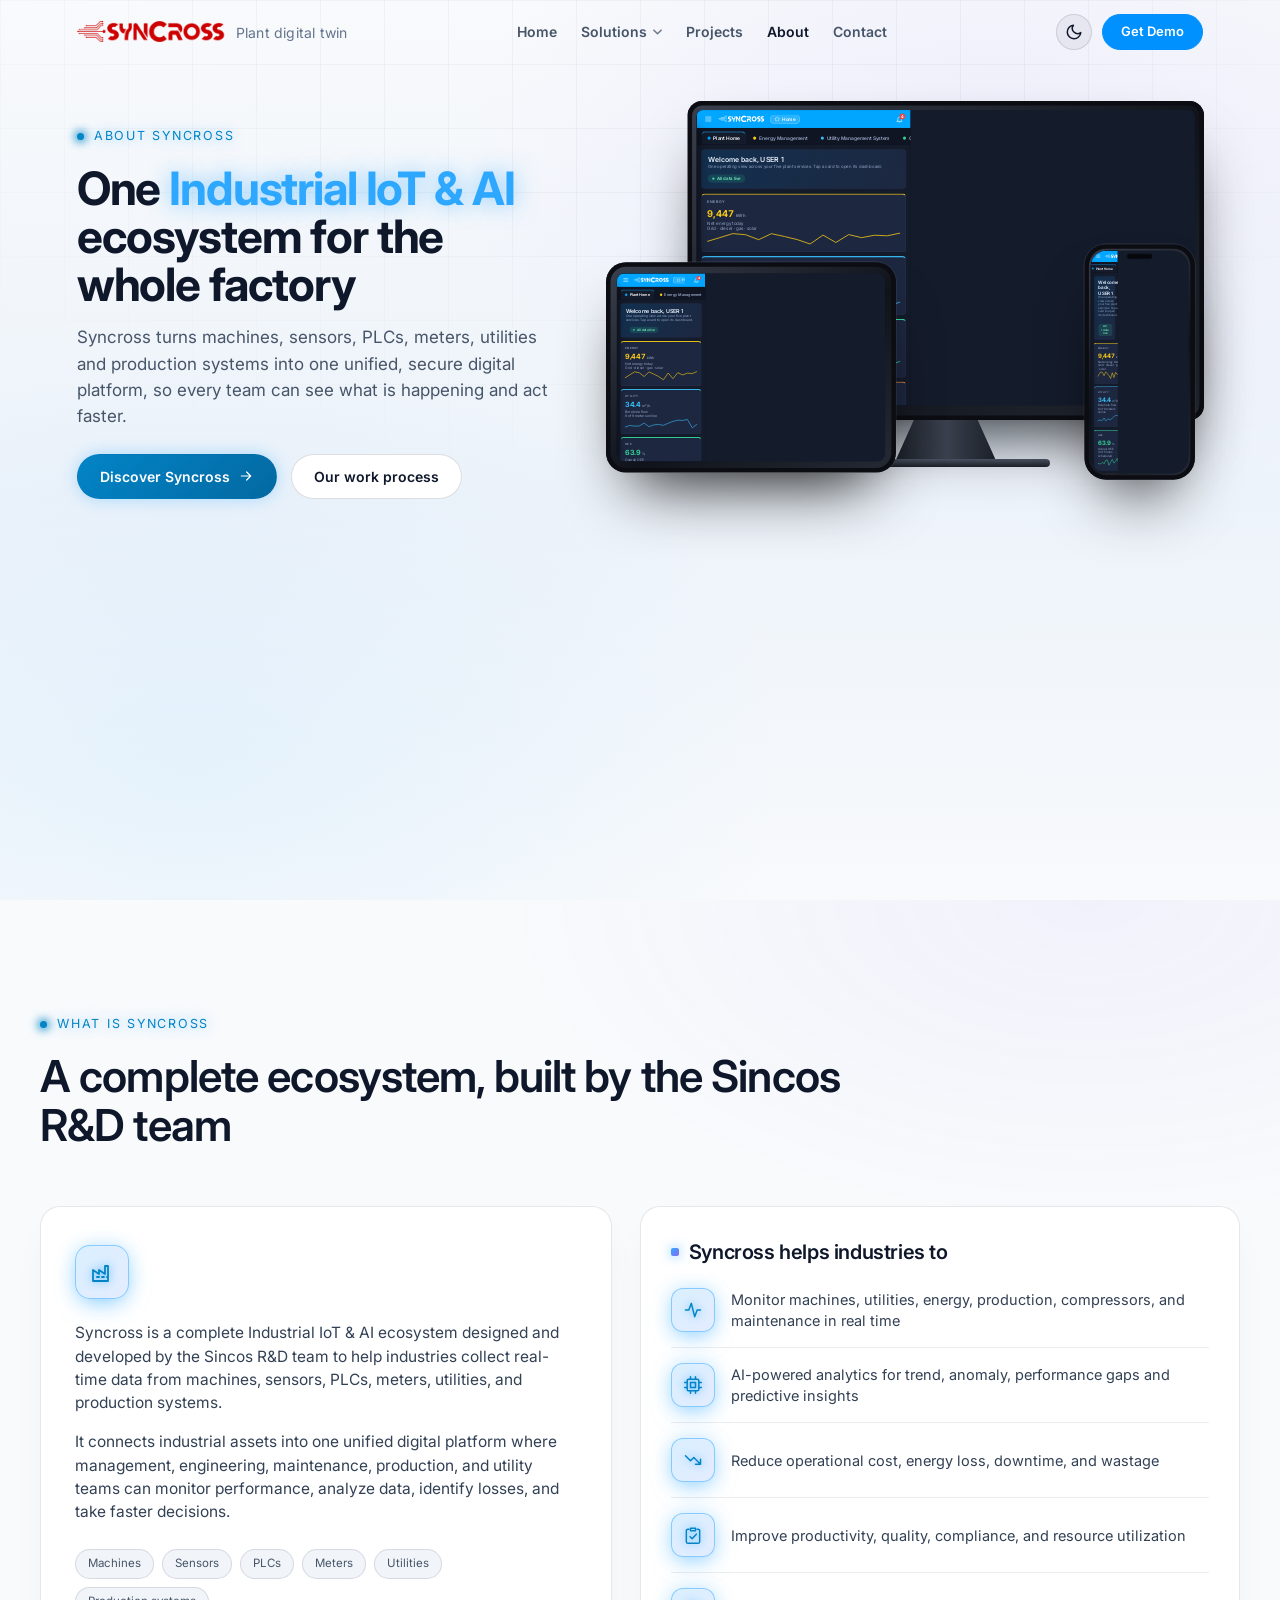
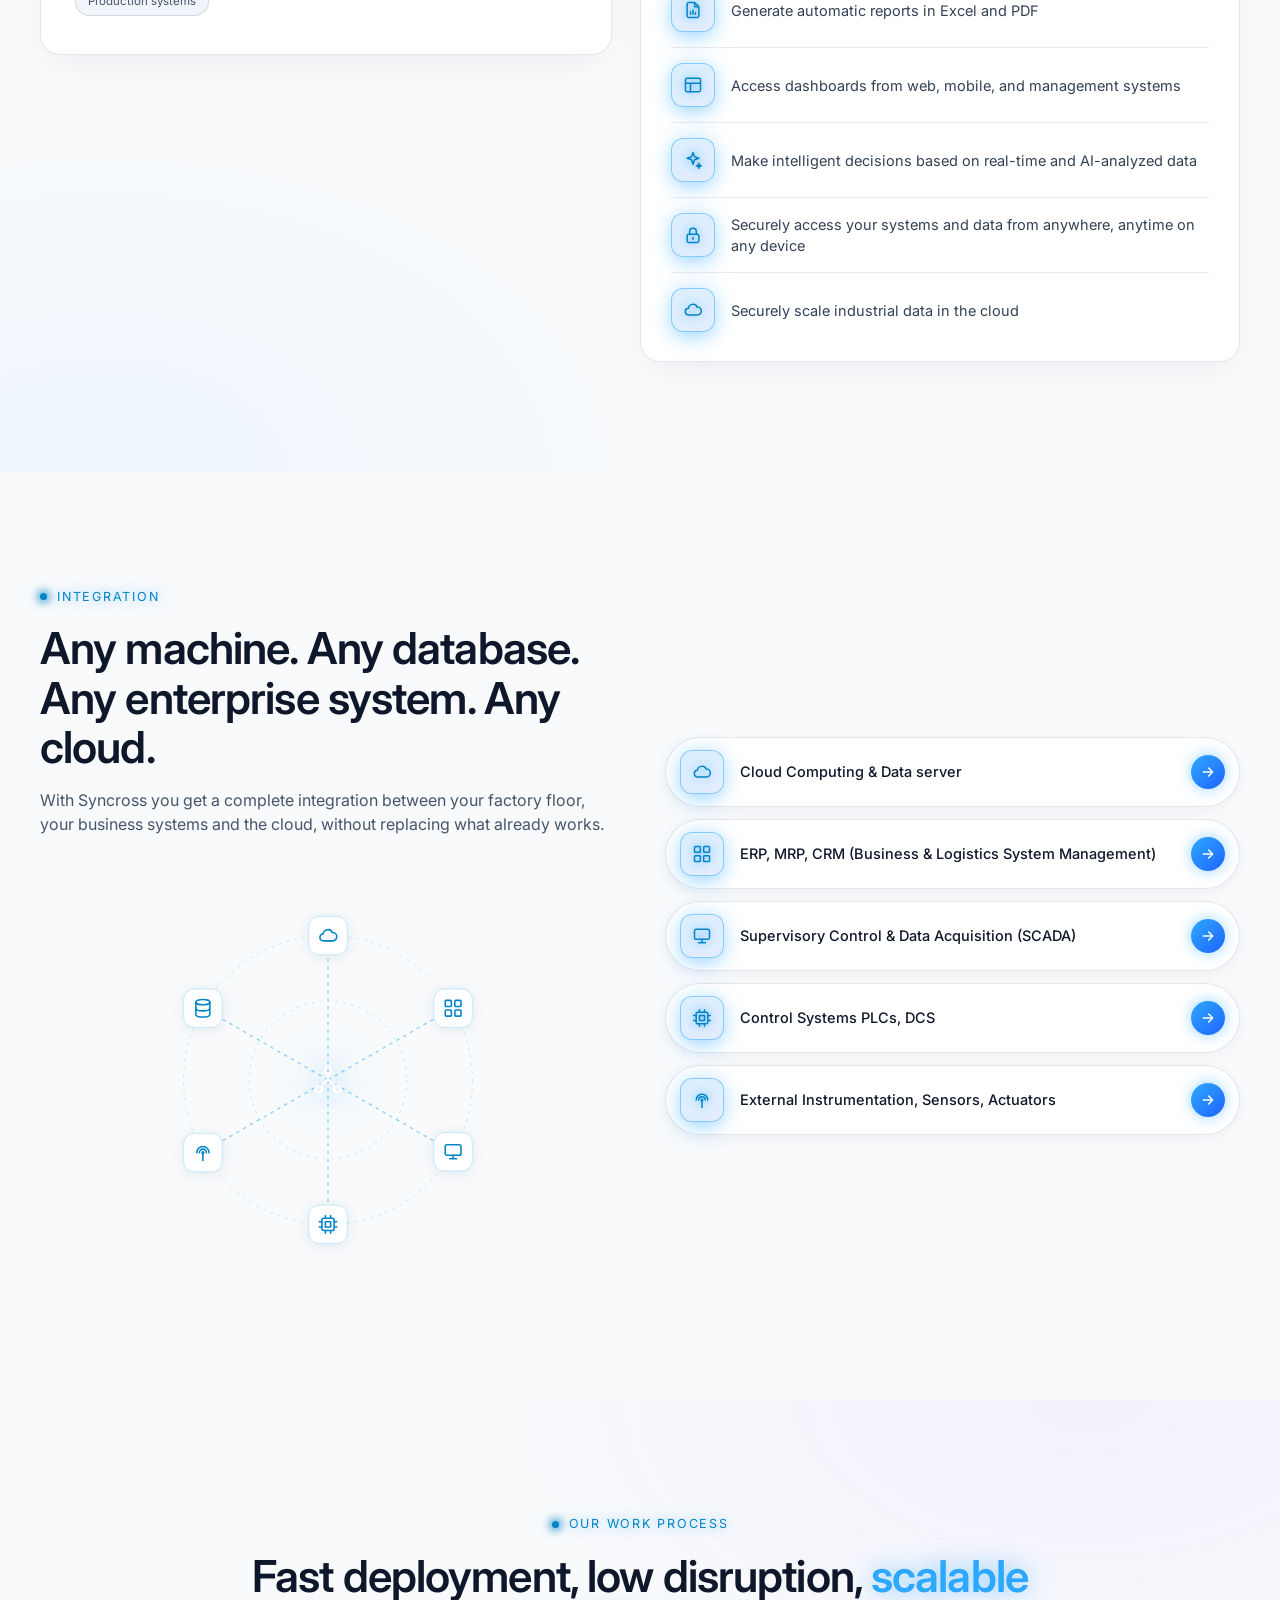
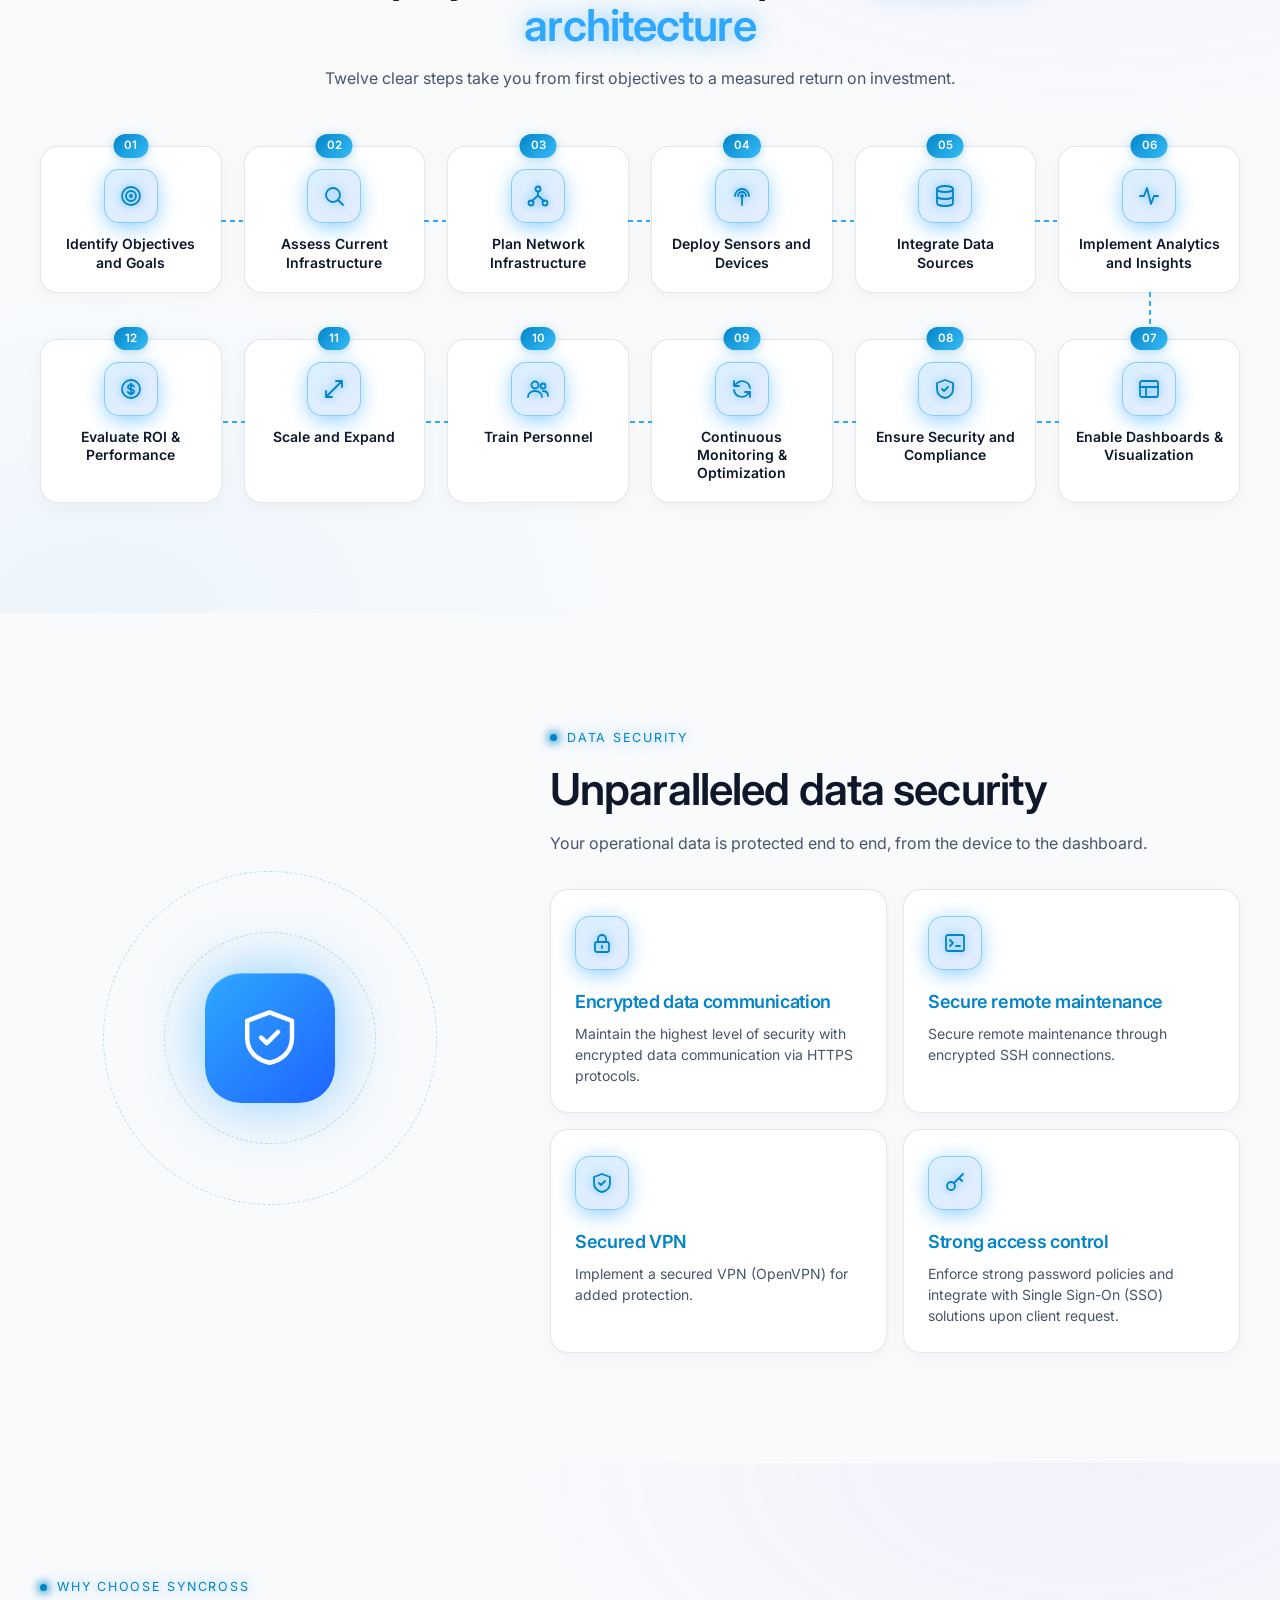
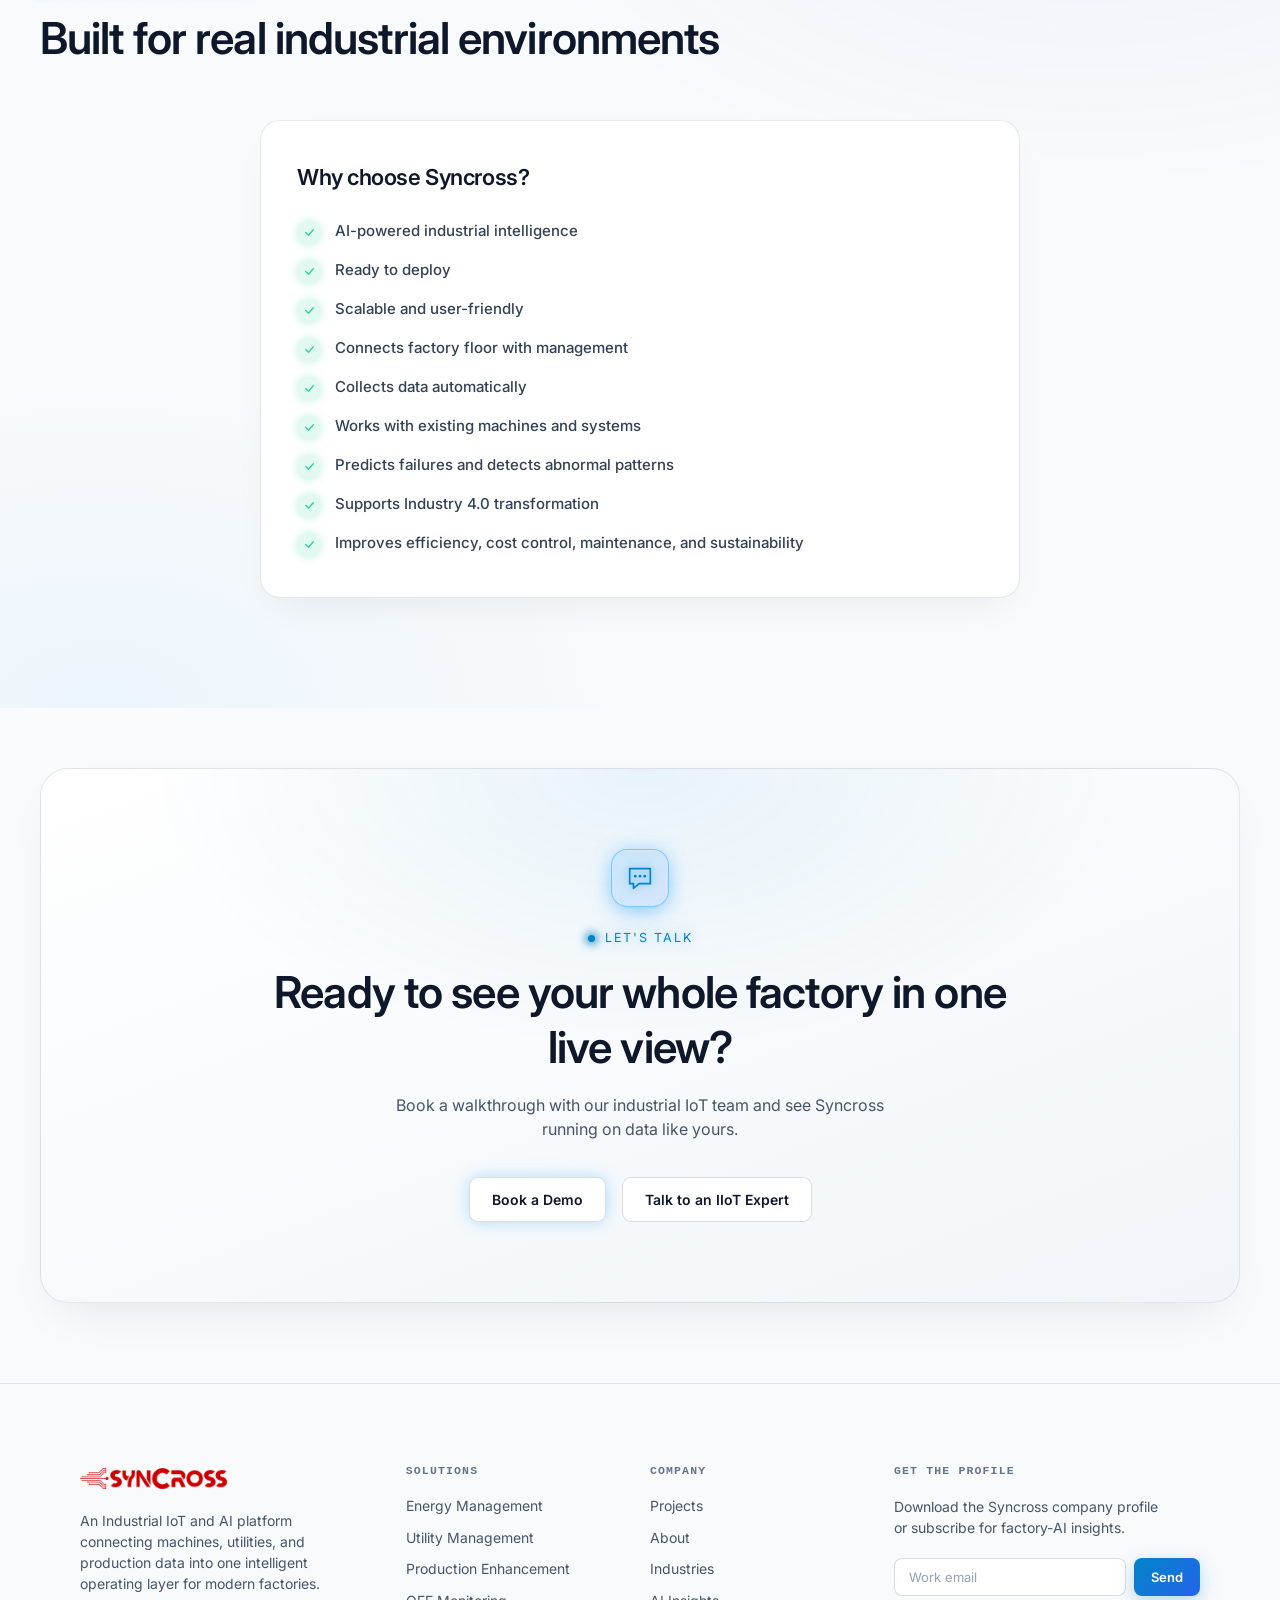
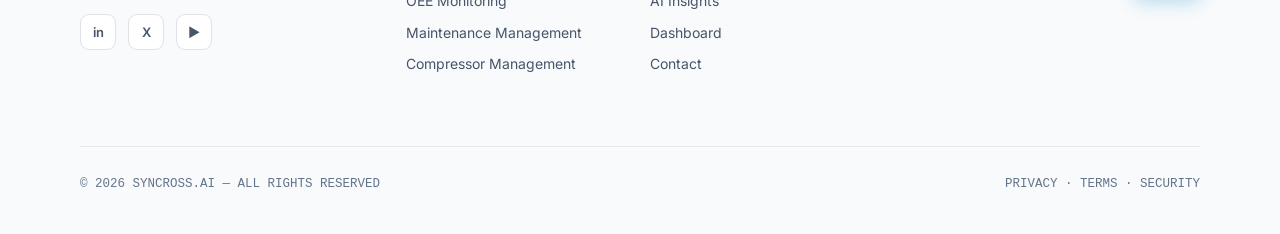
==== commit dc5bd36c: "fix responsiveness" ====
--- a/about.html
+++ b/about.html
@@ -50,7 +50,7 @@
 .reveal{opacity:0;transform:translateY(26px);transition:opacity .8s ease,transform .8s ease}.reveal.visible{opacity:1;transform:none}
 .bgglow::before{content:"";position:absolute;inset:0;pointer-events:none;background:radial-gradient(ellipse 900px 500px at 85% 0,rgba(139,107,240,.10),transparent 65%),radial-gradient(ellipse 800px 500px at 8% 100%,rgba(46,168,255,.08),transparent 65%)}
 /* hero */
-#top{min-height:100svh;display:flex;align-items:flex-start;padding:clamp(110px, 15vh, 150px) 0 90px;overflow:hidden;background:radial-gradient(ellipse 900px 600px at 78% 18%,rgba(139,107,240,.16),transparent 60%),radial-gradient(ellipse 1000px 700px at 15% 85%,rgba(46,168,255,.12),transparent 60%),linear-gradient(180deg,#060a12,#08101c 55%,#060a12)}
+#top{min-height:100svh;display:flex;align-items:flex-start;padding:clamp(78px, 10.5vh, 98px) 0 90px;overflow:hidden;background:radial-gradient(ellipse 900px 600px at 78% 18%,rgba(139,107,240,.16),transparent 60%),radial-gradient(ellipse 1000px 700px at 15% 85%,rgba(46,168,255,.12),transparent 60%),linear-gradient(180deg,#060a12,#08101c 55%,#060a12)}
 #top > .wrap{width:100%;max-width:1400px;padding:0 6vw;margin:0 auto;box-sizing:border-box}
 #top::before{content:"";position:absolute;inset:0;background-image:linear-gradient(rgba(255,255,255,.025) 1px,transparent 1px),linear-gradient(90deg,rgba(255,255,255,.025) 1px,transparent 1px);background-size:64px 64px;mask-image:radial-gradient(ellipse 80% 60% at 50% 0,#000 40%,transparent 90%);-webkit-mask-image:radial-gradient(ellipse 80% 60% at 50% 0,#000 40%,transparent 90%)}
 .hero-grid{display:grid;grid-template-columns:1.05fr .95fr;gap:40px;align-items:center}
@@ -570,7 +570,7 @@
   color: #64748b !important;
 }
 
-</style><link rel="stylesheet" href="navbar.css">
+</style><link rel="stylesheet" href="navbar.css?v=20261028.6">
 </head><body>
 <svg width="0" height="0" style="position:absolute" aria-hidden="true"><defs>
 <symbol id="i-activity" viewBox="0 0 24 24"><path d="M3 12h4l3-8 4 16 3-8h4"/></symbol>
@@ -602,7 +602,7 @@
 <symbol id="i-factory" viewBox="0 0 24 24"><path d="M3 21V10l6 4v-4l6 4V6h3v15zM7 17h2M12 17h2M17 17h1"/></symbol>
 </defs></svg>
 <div id="site-header"></div>
-<script src="navbar.js"></script>
+<script src="navbar.js?v=20261028.6"></script>
 
 
 
--- a/navbar.css
+++ b/navbar.css
@@ -1724,34 +1724,20 @@
 
 
 
-@media (min-width: 801px) {
-
+@media (min-width: 981px) {
   #hero {
-
     position: absolute !important;
-
     left: 6vw !important;
-
-    top: clamp(110px, 15vh, 150px) !important;
-
+    top: clamp(84px, 11vh, 98px) !important;
     transform: none !important;
-
     max-width: 490px !important;
-
-  }
-
-
+  }
 
   /* Non-3D Hero Pages (About, Contact, Projects) */
-
   body.about-page #top,
-
   section.hero,
-
   #top.hero-static {
-
-    padding-top: clamp(110px, 15vh, 150px) !important;
-
+    padding-top: clamp(78px, 10.5vh, 98px) !important;
   }
 
 
@@ -3368,8 +3354,26 @@
   z-index: 4;
 }
 
-/* Mobile Layout: Text on Top, 3D Canvas directly Below */
-@media (max-width: 800px) {
+/* =========================================================
+   Standard Breathing Room Gap Above Hero Text
+   ========================================================= */
+@media (min-width: 981px) {
+  #hero {
+    position: absolute !important;
+    left: 6vw !important;
+    top: clamp(84px, 11vh, 98px) !important;
+    transform: none !important;
+    max-width: 490px !important;
+  }
+
+  body.about-page #top,
+  section.hero,
+  #top.hero-static {
+    padding-top: clamp(86px, 11.5vh, 102px) !important;
+  }
+}
+
+@media (max-width: 980px) {
   #top {
     position: relative !important;
     height: auto !important;
@@ -3377,7 +3381,8 @@
     overflow: visible !important;
     display: flex !important;
     flex-direction: column !important;
-    padding-top: calc(72px + env(safe-area-inset-top, 0px)) !important;
+    padding-top: calc(56px + env(safe-area-inset-top, 0px)) !important;
+    margin-top: 0 !important;
     background: transparent !important;
   }
 
@@ -3385,31 +3390,132 @@
     display: none !important;
   }
 
-  /* Universal hero padding below fixed navbar on mobile */
   .hero, section.hero, main > .hero {
-    padding-top: calc(96px + env(safe-area-inset-top, 0px)) !important;
-  }
-
-  /* 1. Text is placed at the top with generous breathing room */
+    padding-top: calc(76px + env(safe-area-inset-top, 0px)) !important;
+  }
+
   #hero {
     position: relative !important;
     order: 1 !important;
     left: auto !important;
     right: auto !important;
-    top: auto !important;
+    top: 0 !important;
     bottom: auto !important;
     transform: none !important;
     width: 100% !important;
     max-width: 100% !important;
-    padding: 24px 20px 16px !important;
+    padding: 32px 20px 10px !important; /* 32px gap above text */
     margin: 0 !important;
     z-index: 5 !important;
     background: transparent !important;
     box-sizing: border-box !important;
   }
 
+  /* Elongated Full-Span 3D Navigation Bar Pill */
+  #stage3d nav,
+  #stage3d #nav,
+  nav,
+  #nav {
+    position: absolute !important;
+    left: 14px !important;
+    right: 14px !important;
+    bottom: calc(14px + env(safe-area-inset-bottom, 0px)) !important;
+    transform: none !important;
+    width: auto !important;
+    max-width: calc(100% - 28px) !important;
+    display: flex !important;
+    align-items: center !important;
+    justify-content: flex-start !important;
+    gap: 6px !important;
+    padding: 6px 10px !important;
+    background: rgba(9, 18, 34, 0.88) !important;
+    border: 1px solid rgba(150, 190, 255, 0.22) !important;
+    border-radius: 999px !important;
+    backdrop-filter: blur(14px) !important;
+    -webkit-backdrop-filter: blur(14px) !important;
+    overflow-x: auto !important;
+    -webkit-overflow-scrolling: touch !important;
+    scrollbar-width: none !important;
+    z-index: 10 !important;
+    box-sizing: border-box !important;
+  }
+
+  [data-theme="light"] #stage3d nav,
+  [data-theme="light"] #stage3d #nav,
+  [data-theme="light"] nav,
+  [data-theme="light"] #nav {
+    background: rgba(255, 255, 255, 0.94) !important;
+    border: 1px solid rgba(15, 23, 42, 0.12) !important;
+    box-shadow: 0 4px 18px rgba(15, 23, 42, 0.12) !important;
+  }
+
+  #stage3d nav::-webkit-scrollbar,
+  #stage3d #nav::-webkit-scrollbar,
+  nav::-webkit-scrollbar,
+  #nav::-webkit-scrollbar {
+    display: none !important;
+  }
+
+  #stage3d nav button,
+  #stage3d #nav button,
+  nav button,
+  #nav button {
+    display: inline-flex !important;
+    align-items: center !important;
+    gap: 6px !important;
+    padding: 7px 14px !important;
+    font-size: 12.5px !important;
+    font-weight: 500 !important;
+    color: #8fa6c4 !important;
+    background: transparent !important;
+    border: none !important;
+    border-radius: 999px !important;
+    cursor: pointer !important;
+    white-space: nowrap !important;
+    flex-shrink: 0 !important;
+    transition: background 0.2s, color 0.2s !important;
+  }
+
+  [data-theme="light"] #stage3d nav button,
+  [data-theme="light"] #stage3d #nav button,
+  [data-theme="light"] nav button,
+  [data-theme="light"] #nav button {
+    color: #475569 !important;
+  }
+
+  #stage3d nav button.on,
+  #stage3d #nav button.on,
+  nav button.on,
+  #nav button.on {
+    background: #0088ff !important;
+    color: #ffffff !important;
+    font-weight: 600 !important;
+    box-shadow: 0 2px 8px rgba(0, 136, 255, 0.35) !important;
+  }
+
+  [data-theme="light"] #stage3d nav button.on,
+  [data-theme="light"] #stage3d #nav button.on,
+  [data-theme="light"] nav button.on,
+  [data-theme="light"] #nav button.on {
+    background: #0284c7 !important;
+    color: #ffffff !important;
+    box-shadow: 0 2px 8px rgba(2, 132, 199, 0.35) !important;
+  }
+
+
+  #hero > *:first-child,
+  #hero .kick,
   #hero h1 {
-    font-size: clamp(26px, 7vw, 36px) !important;
+    margin-top: 0 !important;
+    padding-top: 0 !important;
+  }
+
+  #hero .kick {
+    margin-bottom: 10px !important;
+  }
+
+  #hero h1 {
+    font-size: clamp(24px, 6.8vw, 34px) !important;
     line-height: 1.15 !important;
     margin: 0 0 10px !important;
     letter-spacing: -0.02em !important;
@@ -3417,16 +3523,16 @@
 
   #hero h1 small, #hero h1 em {
     display: block !important;
-    margin-top: 6px !important;
-    font-size: clamp(16px, 4.5vw, 20px) !important;
+    margin-top: 5px !important;
+    font-size: clamp(15px, 4.2vw, 19px) !important;
     font-weight: 500 !important;
     line-height: 1.3 !important;
   }
 
   #hero p {
     font-size: 14.5px !important;
-    line-height: 1.55 !important;
-    margin: 0 0 18px !important;
+    line-height: 1.5 !important;
+    margin: 0 0 14px !important;
     max-width: 100% !important;
   }
 
@@ -3435,115 +3541,55 @@
     gap: 10px !important;
     flex-wrap: wrap !important;
     align-items: center !important;
+    margin-bottom: 6px !important;
   }
 
   #hero .row .btn, #hero .row button {
-    padding: 10px 18px !important;
+    padding: 9px 18px !important;
     font-size: 13.5px !important;
   }
 
-  /* 2. 3D visualization: Full Edge-to-Edge Width & Expansive 78vh Height */
   #stage3d {
     position: relative !important;
     order: 2 !important;
     inset: auto !important;
     width: 100% !important;
-    height: clamp(520px, 78vh, 720px) !important;
-    min-height: 520px !important;
-    margin: 12px 0 0 !important;
-    border-radius: 24px 24px 0 0 !important;
+    height: clamp(580px, 84vh, 780px) !important;
+    min-height: 560px !important;
+    margin: 10px 0 0 !important;
+    border-radius: 20px 20px 0 0 !important;
     overflow: hidden !important;
     pointer-events: auto !important;
-    box-shadow: 0 -12px 40px rgba(0, 0, 0, 0.45), inset 0 1px 0 rgba(255, 255, 255, 0.12) !important;
-    background: radial-gradient(circle at 50% 40%, #0d1a2d, #050912 85%) !important;
     box-sizing: border-box !important;
   }
-
-  [data-theme="light"] #stage3d {
-    background: radial-gradient(circle at 50% 40%, #f8fafc, #e2e8f0 85%) !important;
-    box-shadow: 0 -10px 30px rgba(15, 23, 42, 0.08), inset 0 1px 0 rgba(15, 23, 42, 0.12) !important;
-  }
-
-  #stage3d #c {
-    position: absolute !important;
-    inset: 0 !important;
-    width: 100% !important;
-    height: 100% !important;
-    display: block !important;
-  }
-
-  #stage3d #auto {
-    position: absolute !important;
-    top: 14px !important;
-    right: 14px !important;
-    bottom: auto !important;
-    left: auto !important;
-    z-index: 10 !important;
-    font-size: 12px !important;
-    padding: 7px 14px !important;
-  }
-
-  #stage3d nav, #stage3d #nav {
-    position: absolute !important;
-    bottom: 14px !important;
-    left: 50% !important;
-    transform: translateX(-50%) !important;
-    max-width: calc(100% - 24px) !important;
-    z-index: 10 !important;
-    overflow-x: auto !important;
-    white-space: nowrap !important;
-    -webkit-overflow-scrolling: touch !important;
-    scrollbar-width: none !important;
-    padding: 5px 8px !important;
-  }
-
-  #stage3d nav::-webkit-scrollbar, #stage3d #nav::-webkit-scrollbar {
-    display: none !important;
-  }
-
-  #stage3d nav button, #stage3d #nav button {
-    padding: 6px 10px !important;
-    font-size: 11.5px !important;
-    white-space: nowrap !important;
-  }
-
-  #stage3d #panel {
-    position: absolute !important;
-    left: 10px !important;
-    right: 10px !important;
-    bottom: 56px !important;
-    top: auto !important;
-    width: auto !important;
-    max-height: 60% !important;
-    z-index: 15 !important;
-  }
 }
 
 @media (max-width: 480px) {
+  #top {
+    padding-top: calc(54px + env(safe-area-inset-top, 0px)) !important;
+  }
+
+  .hero, section.hero, main > .hero {
+    padding-top: calc(72px + env(safe-area-inset-top, 0px)) !important;
+  }
+
+  #hero {
+    padding: 28px 16px 8px !important; /* 28px-32px gap on mobile */
+  }
+
+  #hero h1 {
+    font-size: clamp(22px, 7vw, 30px) !important;
+    margin-bottom: 8px !important;
+  }
+
   #stage3d {
-    width: 100% !important;
     margin: 8px 0 0 !important;
-    height: clamp(480px, 75vh, 650px) !important;
-    min-height: 480px !important;
-    border-radius: 20px 20px 0 0 !important;
-  }
-
-  #top {
-    padding-top: calc(68px + env(safe-area-inset-top, 0px)) !important;
-  }
-
-  .hero, section.hero, main > .hero {
-    padding-top: calc(90px + env(safe-area-inset-top, 0px)) !important;
-  }
-
-  #hero {
-    padding: 20px 16px 12px !important;
-  }
-
-  #hero h1 {
-    font-size: clamp(24px, 7.5vw, 32px) !important;
-  }
-}
+    height: clamp(540px, 80vh, 720px) !important;
+    min-height: 520px !important;
+    border-radius: 18px 18px 0 0 !important;
+  }
+}
+
 /* Light Theme Styling for #hero and #stage3d */
 [data-theme="light"] #hero h1 {
   color: #0f172a !important;
@@ -3649,9 +3695,9 @@
   display: flex !important;
 }
 
-@media (max-width: 800px) {
+@media (max-width: 980px) {
   #top > .wrap.hero-grid,
   #top > .hero-grid {
-    padding-top: 24px !important;
-  }
-}
+    padding-top: 8px !important;
+  }
+}
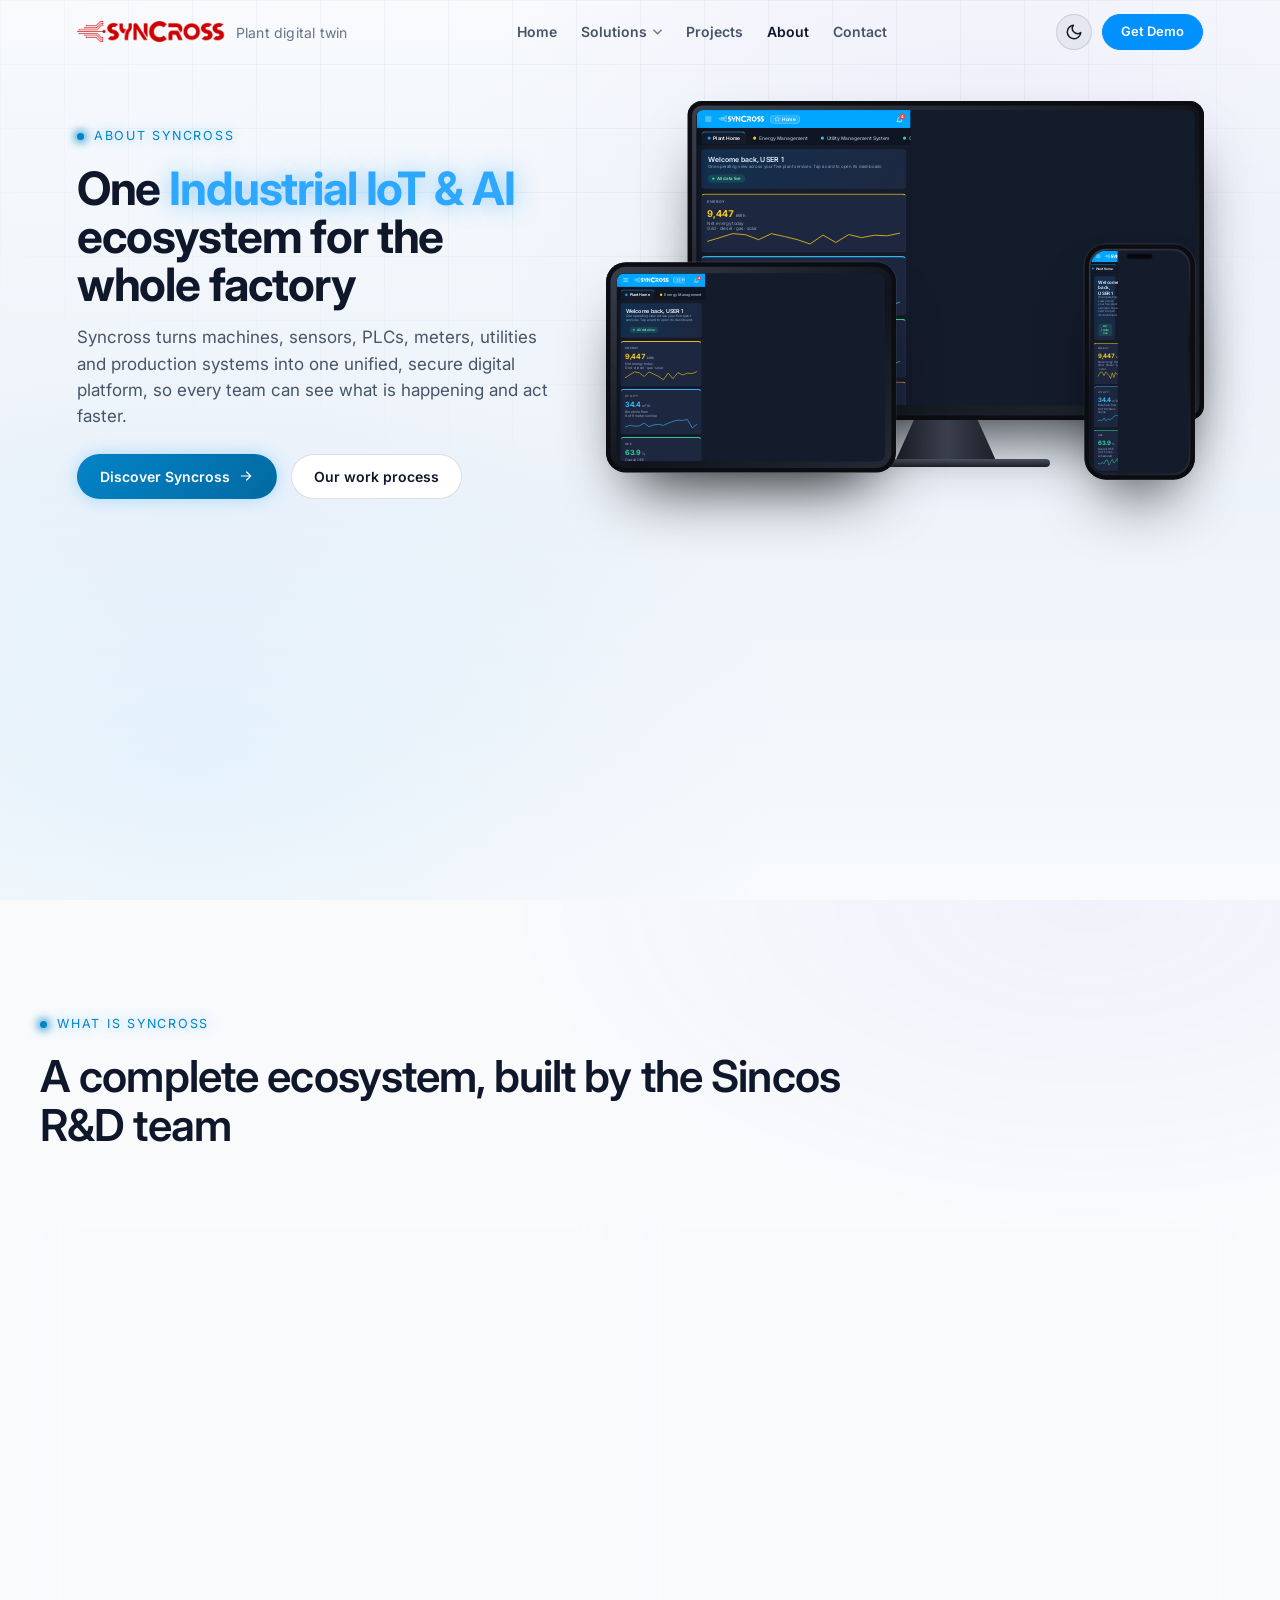
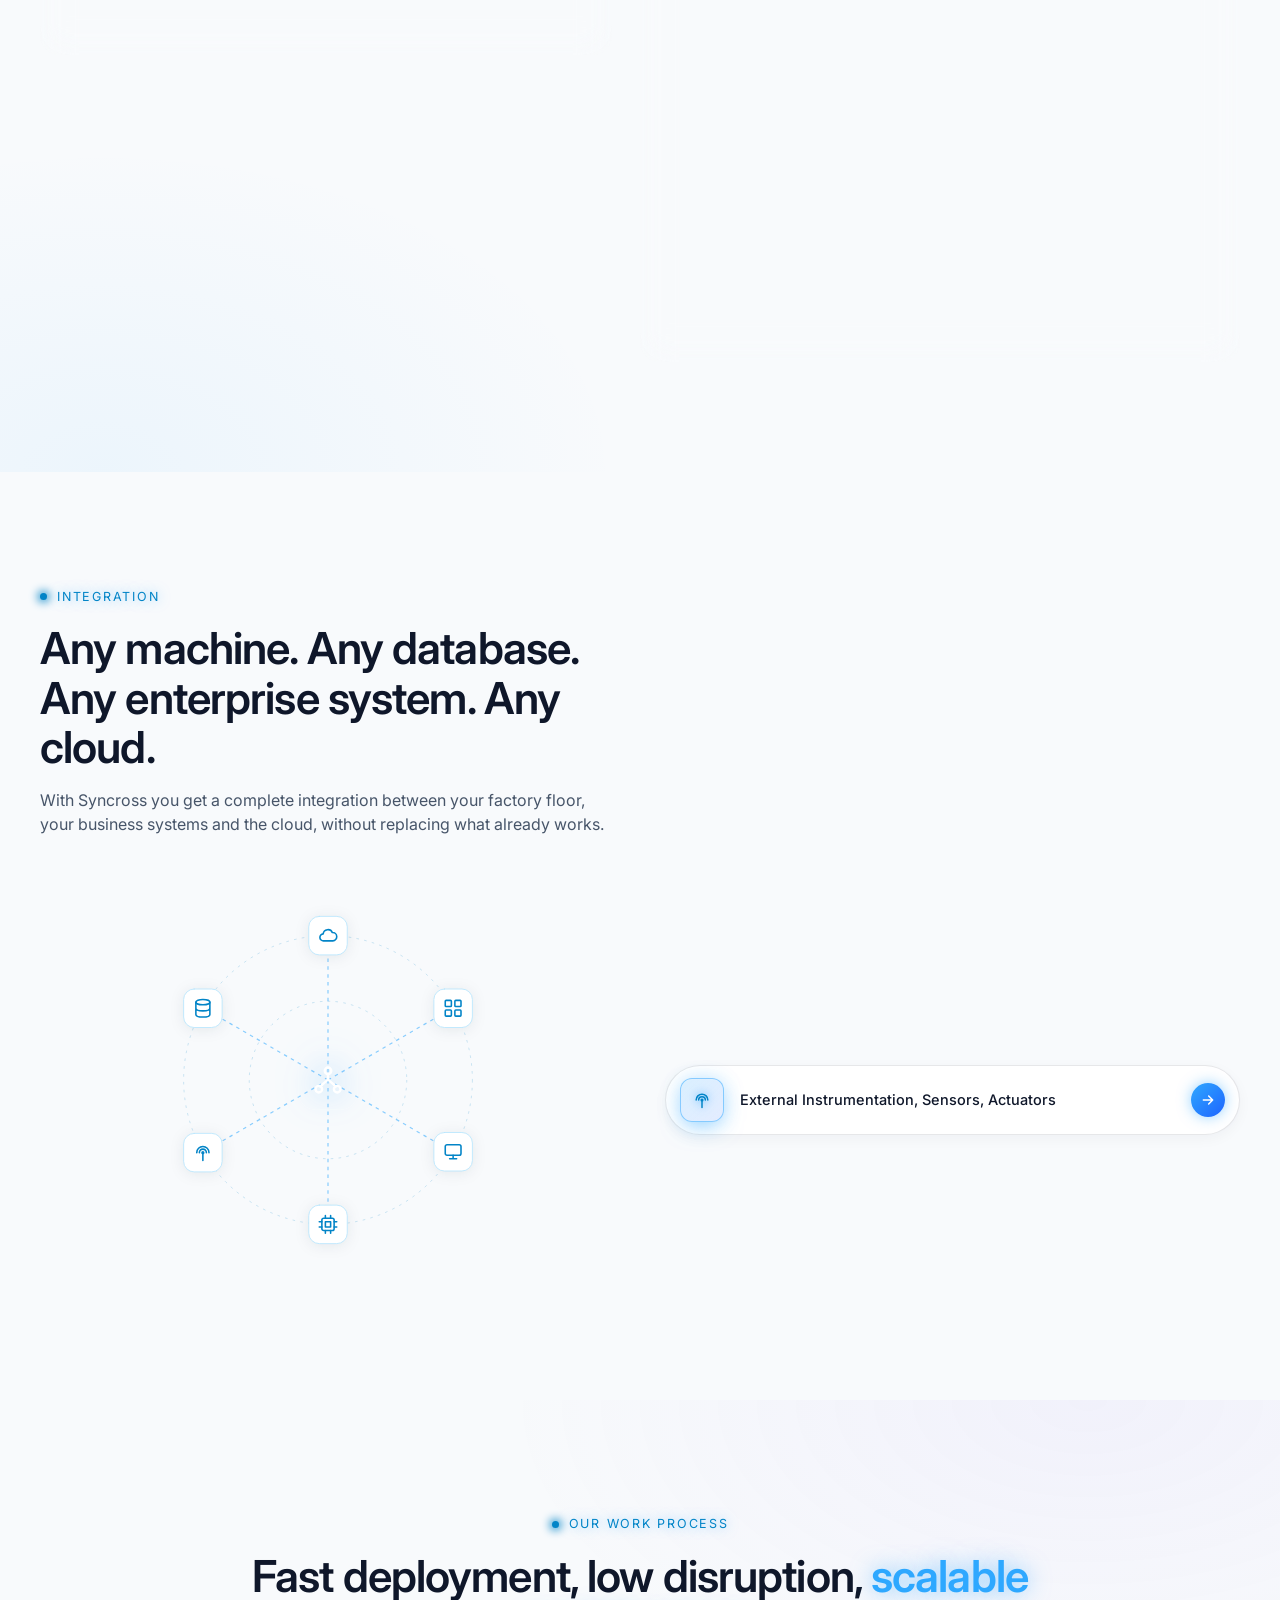
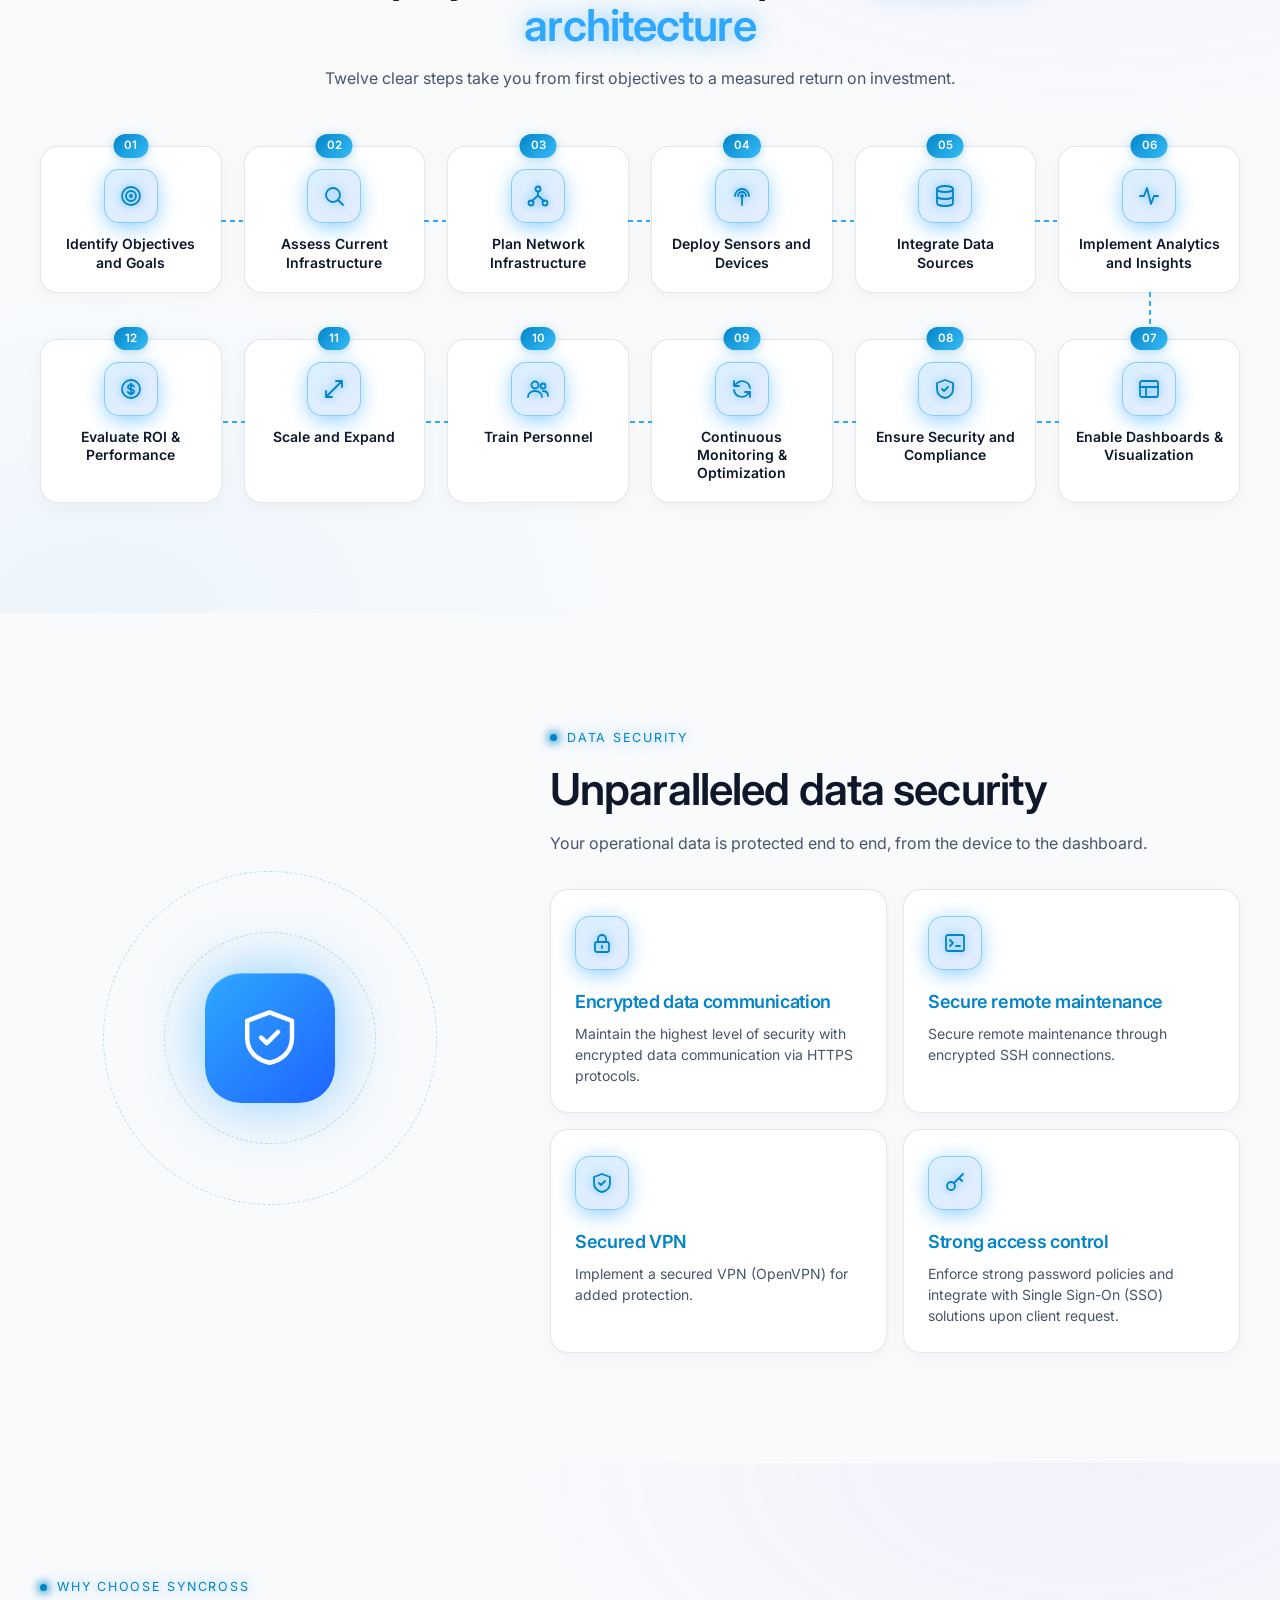
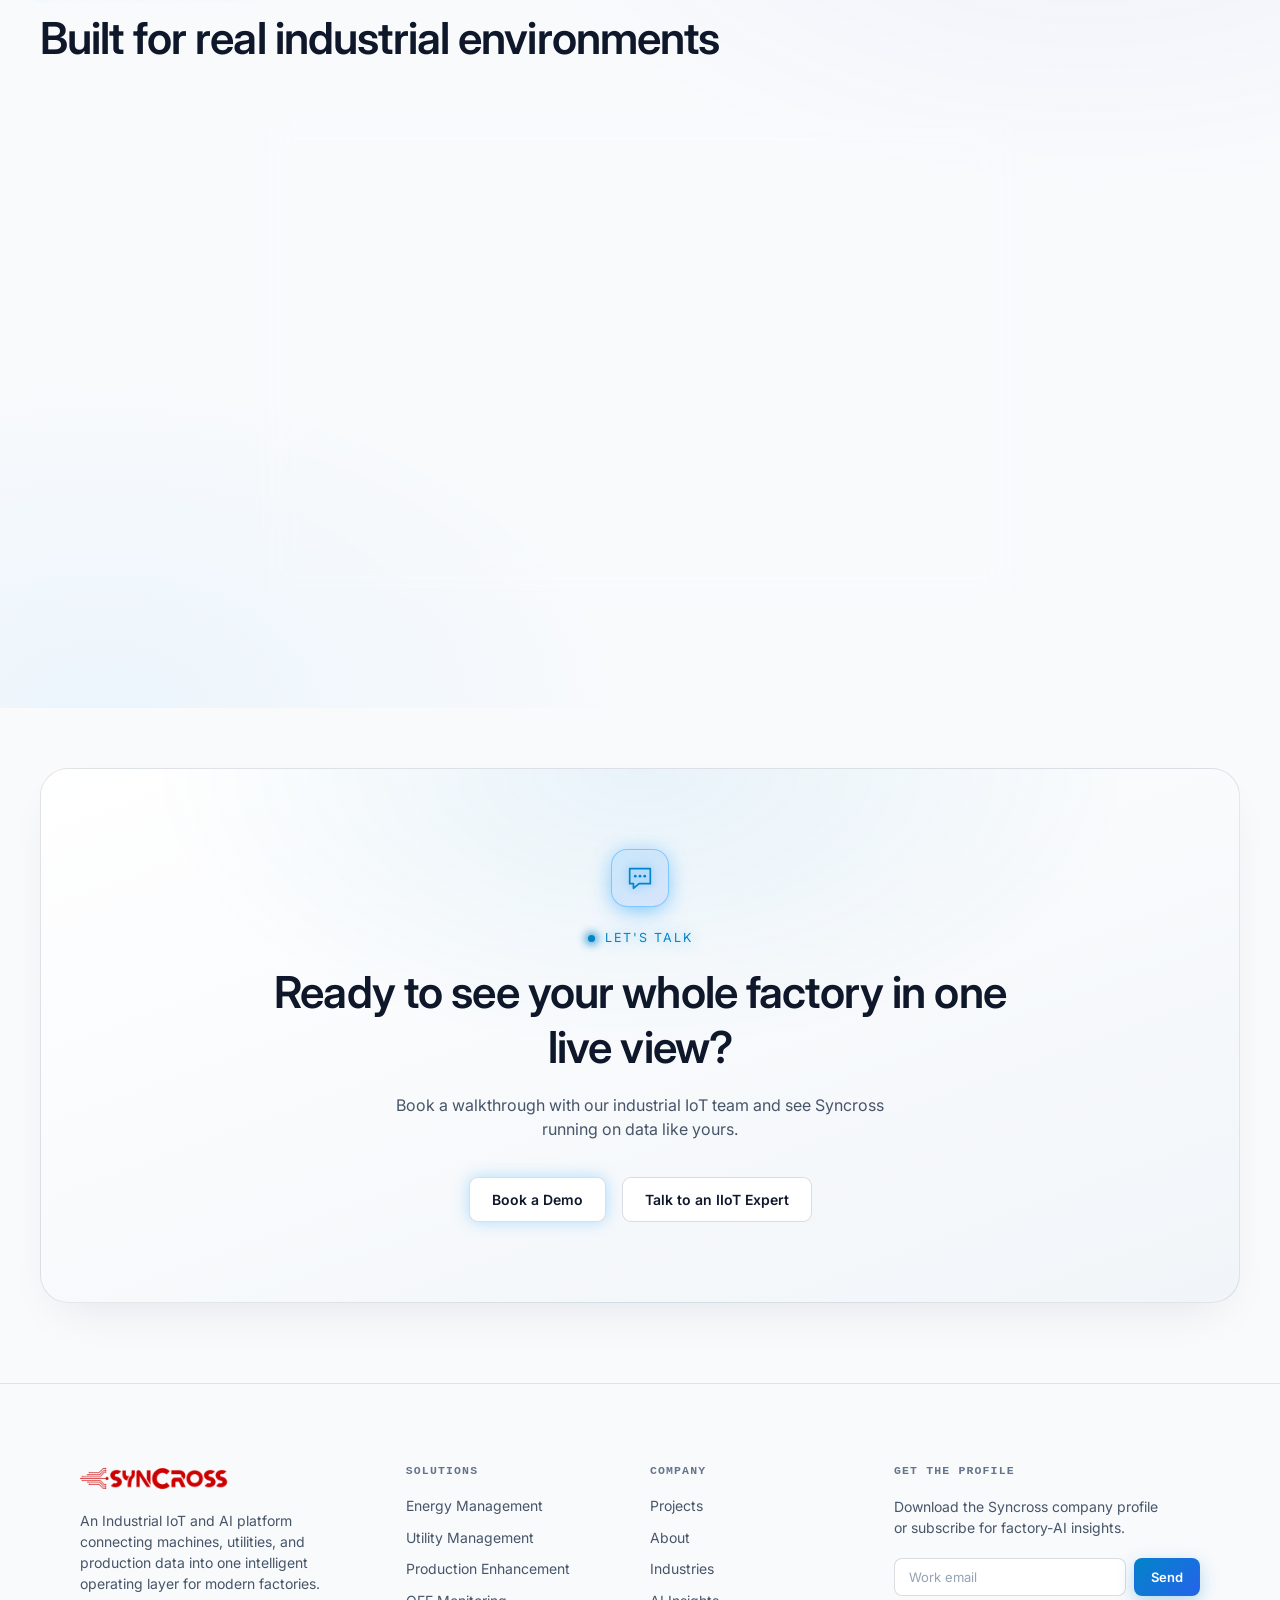
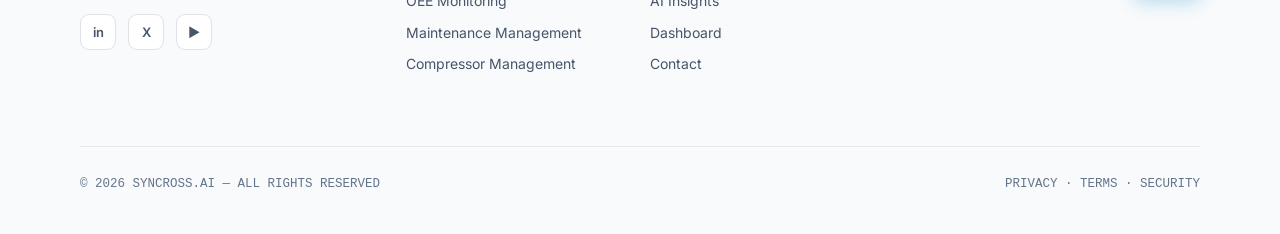
==== commit 3809bd01: "feat(seo): top-level SEO overhaul across all 10 pages, robots.txt, sitemap.xml, JSON-LD schema, open" ====
--- a/about.html
+++ b/about.html
@@ -1,9 +1,75 @@
 <!DOCTYPE html>
 <html lang="en"><head>
+<!-- Top-Level SEO & Metadata -->
+<title>About Syncross | Industrial AI & Smart Factory Innovators</title>
+<meta name="description" content="Learn about Syncross, our mission, leadership, and our hardware-to-cloud IoT architecture engineered for industrial digital transformation.">
+<meta name="keywords" content="About Syncross, Industrial AI Company, IIoT Team, Smart Factory Leadership, Industry 4.0 Innovators, Digital Manufacturing, Connected Factory">
+<meta name="robots" content="index, follow, max-snippet:-1, max-image-preview:large, max-video-preview:-1">
+<meta name="author" content="Syncross">
+<meta name="theme-color" content="#030712">
+<link rel="canonical" href="https://syncross.ai/about.html">
+
+<!-- Open Graph / Facebook -->
+<meta property="og:type" content="website">
+<meta property="og:url" content="https://syncross.ai/about.html">
+<meta property="og:title" content="About Syncross | Industrial AI & Smart Factory Innovators">
+<meta property="og:description" content="Learn about Syncross, our mission, leadership, and our hardware-to-cloud IoT architecture engineered for industrial digital transformation.">
+<meta property="og:image" content="https://syncross.ai/syncross-logo.png">
+<meta property="og:image:alt" content="Syncross Industrial IoT & AI Platform">
+<meta property="og:site_name" content="Syncross">
+<meta property="og:locale" content="en_US">
+
+<!-- Twitter Card -->
+<meta name="twitter:card" content="summary_large_image">
+<meta name="twitter:url" content="https://syncross.ai/about.html">
+<meta name="twitter:title" content="About Syncross | Industrial AI & Smart Factory Innovators">
+<meta name="twitter:description" content="Learn about Syncross, our mission, leadership, and our hardware-to-cloud IoT architecture engineered for industrial digital transformation.">
+<meta name="twitter:image" content="https://syncross.ai/syncross-logo.png">
+<meta name="twitter:site" content="@syncross_ai">
+
+<!-- Structured Data (JSON-LD) -->
+<script type="application/ld+json">
+{
+  "@context": "https://schema.org",
+  "@graph": [
+    {
+      "@type": "AboutPage",
+      "name": "About Syncross",
+      "url": "https://syncross.ai/about.html",
+      "description": "Learn about Syncross, our mission, leadership, and our hardware-to-cloud IoT architecture engineered for industrial digital transformation."
+    },
+    {
+      "@type": "Organization",
+      "name": "Syncross",
+      "url": "https://syncross.ai",
+      "logo": "https://syncross.ai/syncross-logo.png",
+      "description": "Industrial IoT and AI platform connecting machines, energy, and production data into one intelligent operating layer for modern factories."
+    },
+    {
+      "@type": "BreadcrumbList",
+      "itemListElement": [
+        {
+          "@type": "ListItem",
+          "position": 1,
+          "name": "Home",
+          "item": "https://syncross.ai/"
+        },
+        {
+          "@type": "ListItem",
+          "position": 2,
+          "name": "About Us",
+          "item": "https://syncross.ai/about.html"
+        }
+      ]
+    }
+  ]
+}
+</script>
+
 <script>(function(){try{var t=localStorage.getItem('syncross_theme')||'light';document.documentElement.setAttribute('data-theme',t);}catch(e){}})();</script><meta charset="utf-8">
 <meta name="viewport" content="width=device-width, initial-scale=1, viewport-fit=cover">
-<title>About Syncross - Industrial IoT &amp; AI ecosystem</title>
-<meta name="description" content="Syncross is a complete Industrial IoT and AI ecosystem that connects machines, sensors, PLCs, meters and utilities into one secure digital platform.">
+
+
 <link rel="preconnect" href="https://fonts.googleapis.com"><link href="https://fonts.googleapis.com/css2?family=Inter:wght@400;500;600;700&display=swap" rel="stylesheet">
 <style>
 :root{--bg:#060a12;--bg1:#0a1220;--bg2:#0e1a2e;--line:rgba(255,255,255,.09);--soft:rgba(255,255,255,.05);--glass:rgba(255,255,255,.035);--tx:#f2f6fa;--mu:#8fa1b8;--dim:#5c6c82;--nb:#2ea8ff;--nb2:#1e64ff;--pu:#8b6bf0;--good:#34d399;--bad:#f87171;--disp:'Space Grotesk',sans-serif;--body:'Inter',system-ui,sans-serif;--mono:'JetBrains Mono',monospace}
@@ -570,7 +636,7 @@
   color: #64748b !important;
 }
 
-</style><link rel="stylesheet" href="navbar.css?v=20261028.6">
+</style><link rel="stylesheet" href="navbar.css?v=20261029.1">
 </head><body>
 <svg width="0" height="0" style="position:absolute" aria-hidden="true"><defs>
 <symbol id="i-activity" viewBox="0 0 24 24"><path d="M3 12h4l3-8 4 16 3-8h4"/></symbol>
@@ -602,7 +668,7 @@
 <symbol id="i-factory" viewBox="0 0 24 24"><path d="M3 21V10l6 4v-4l6 4V6h3v15zM7 17h2M12 17h2M17 17h1"/></symbol>
 </defs></svg>
 <div id="site-header"></div>
-<script src="navbar.js?v=20261028.6"></script>
+<script src="navbar.js?v=20261029.1"></script>
 
 
 
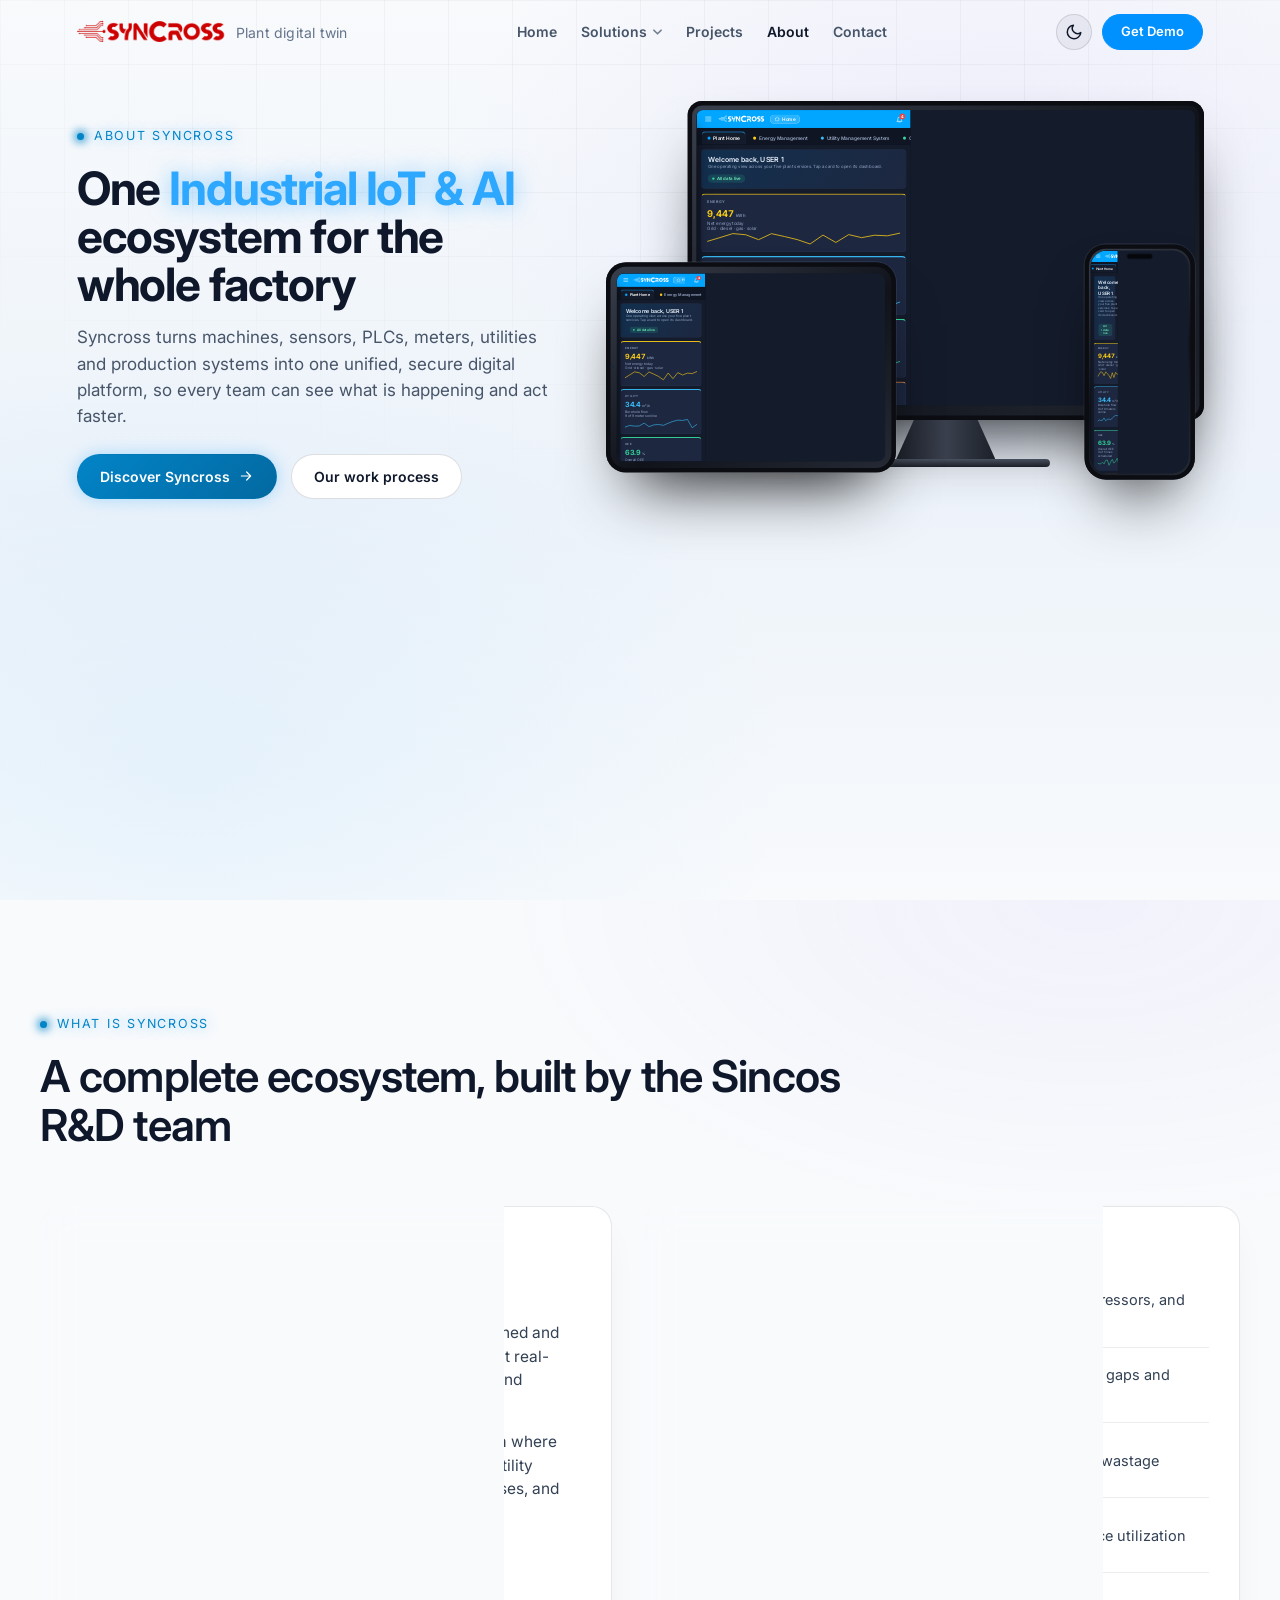
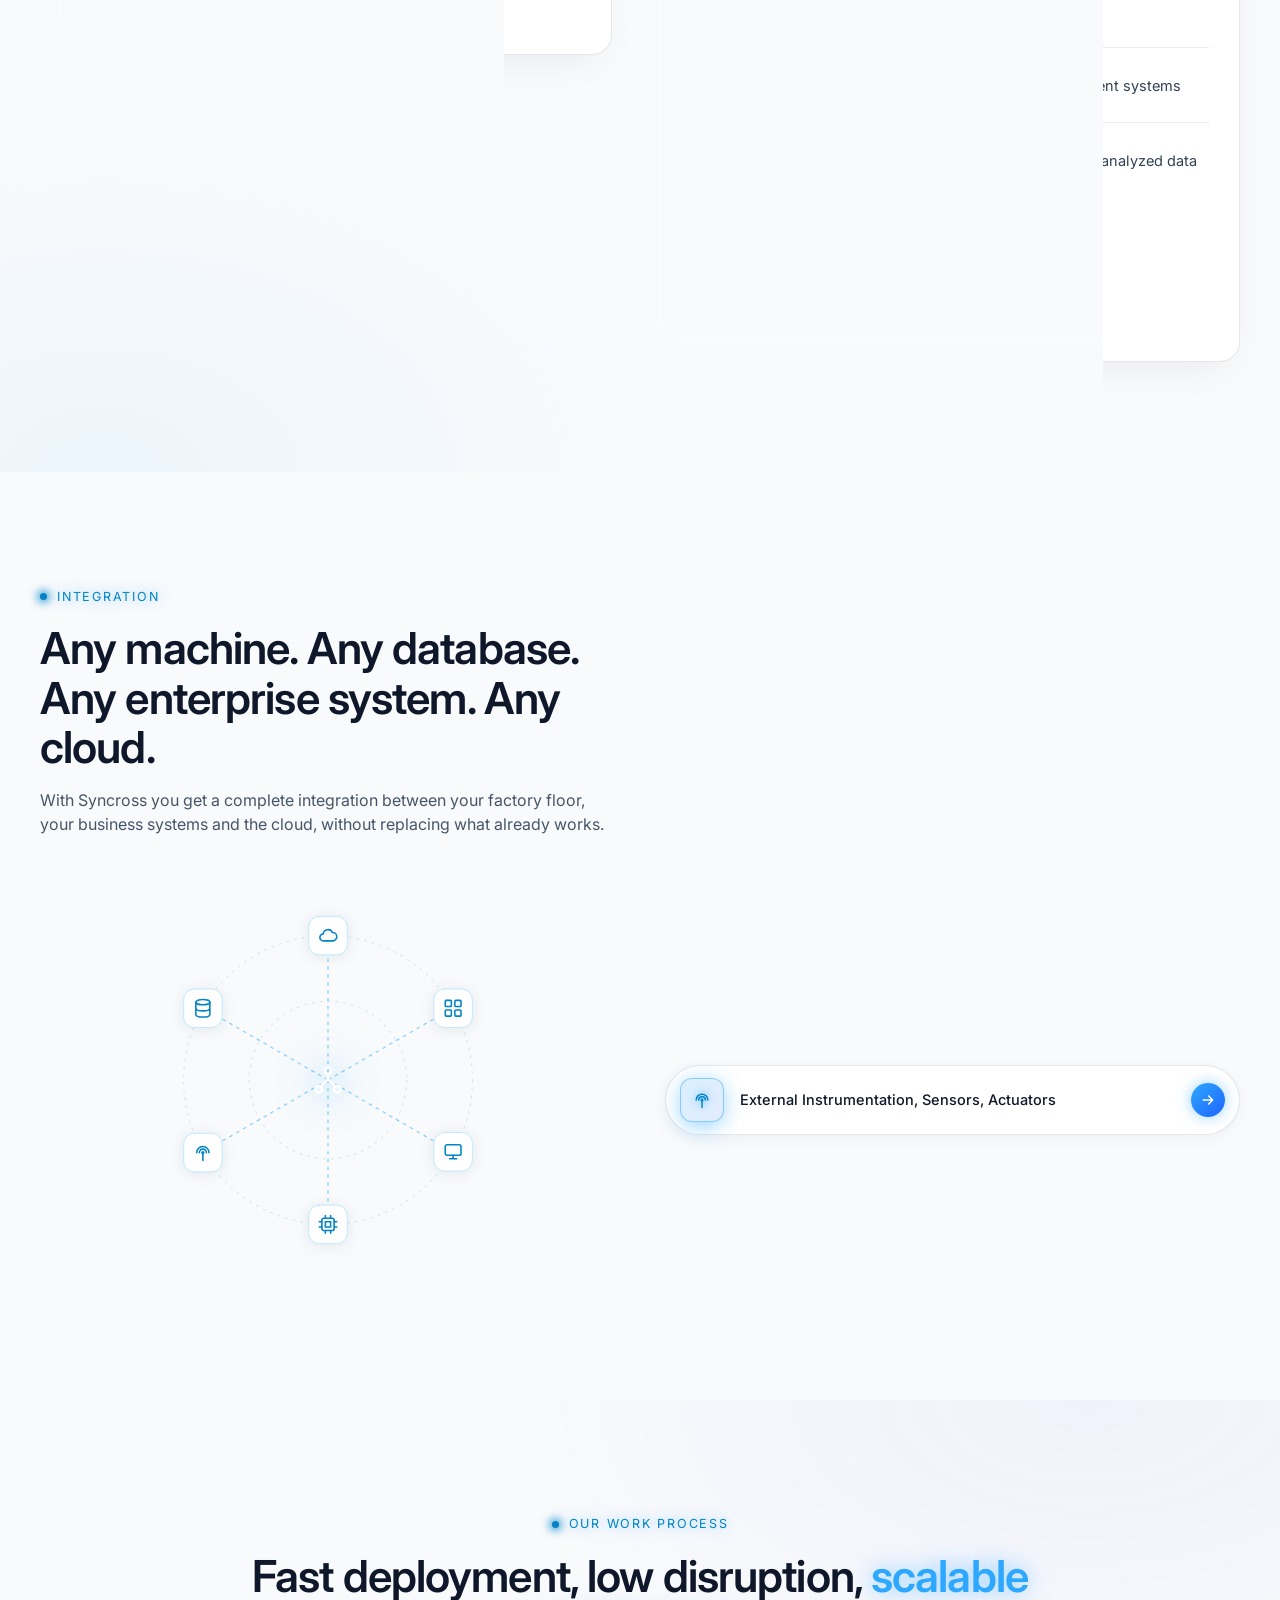
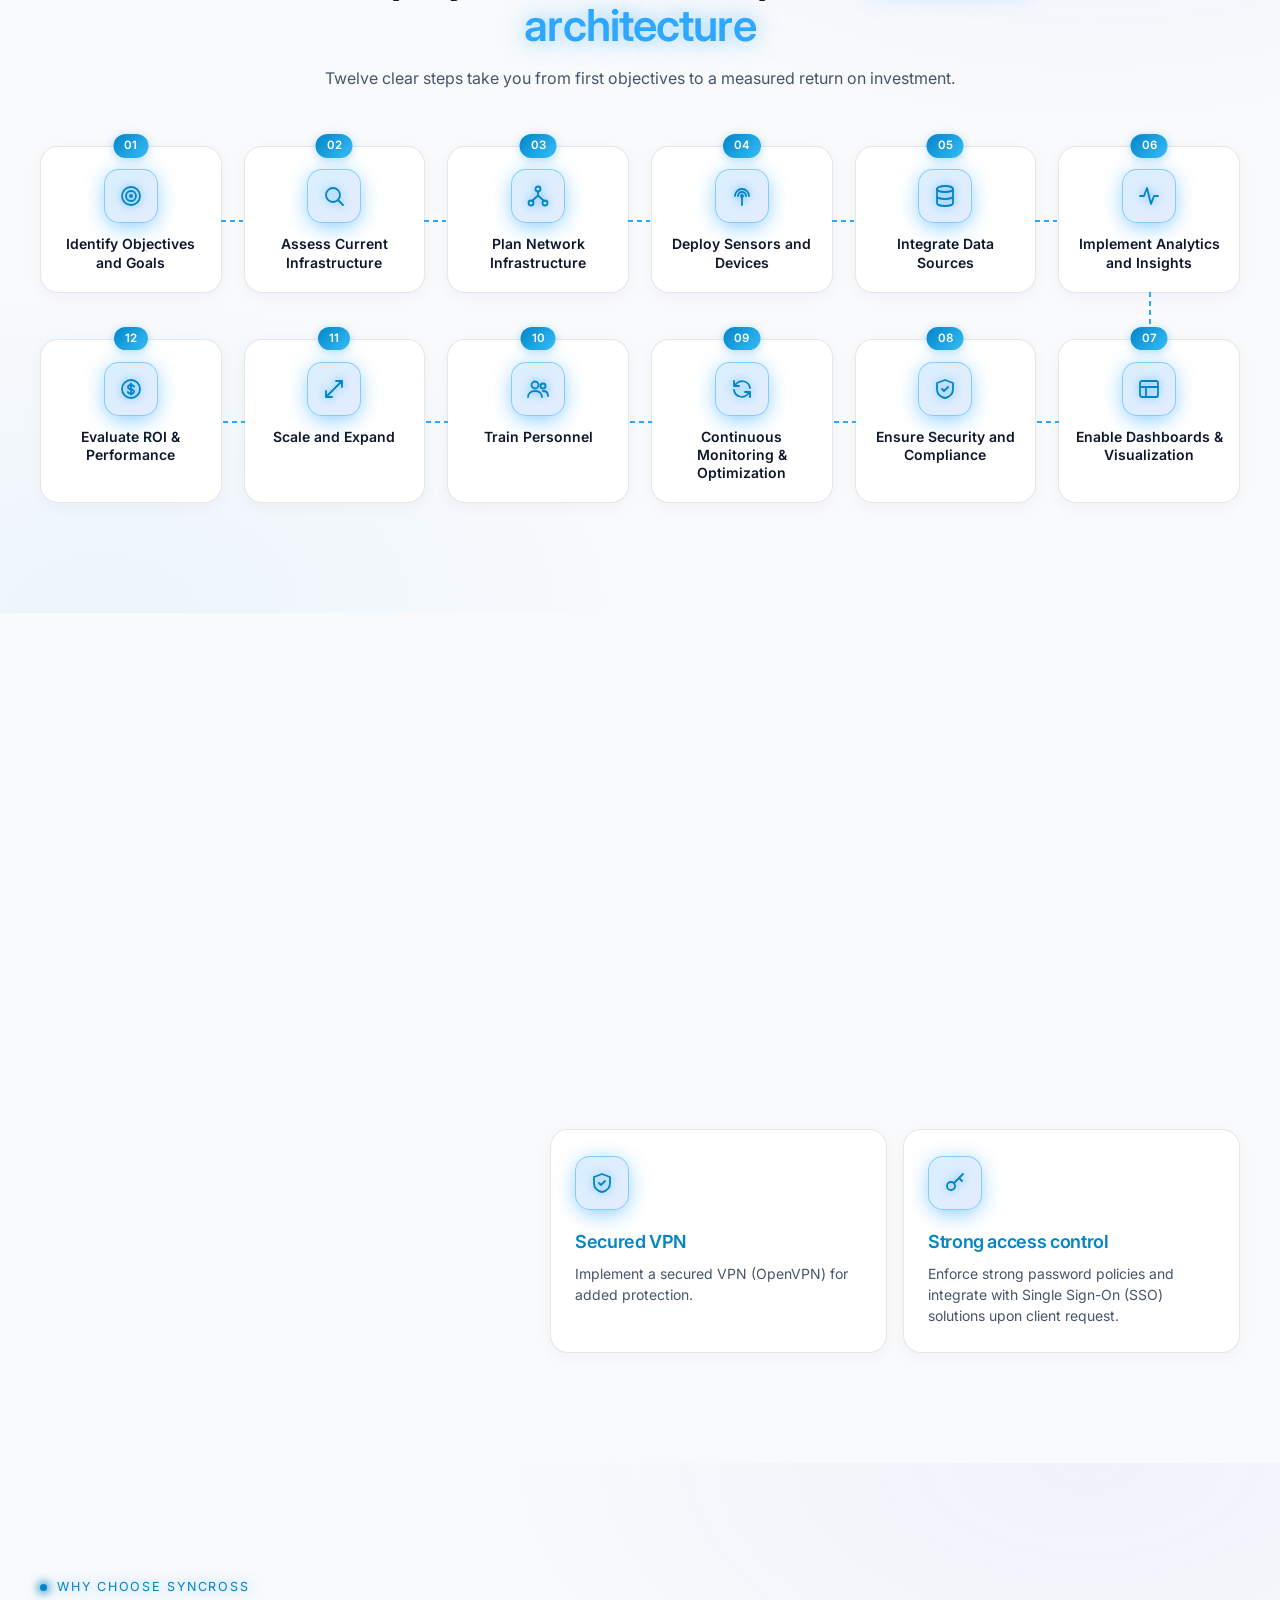
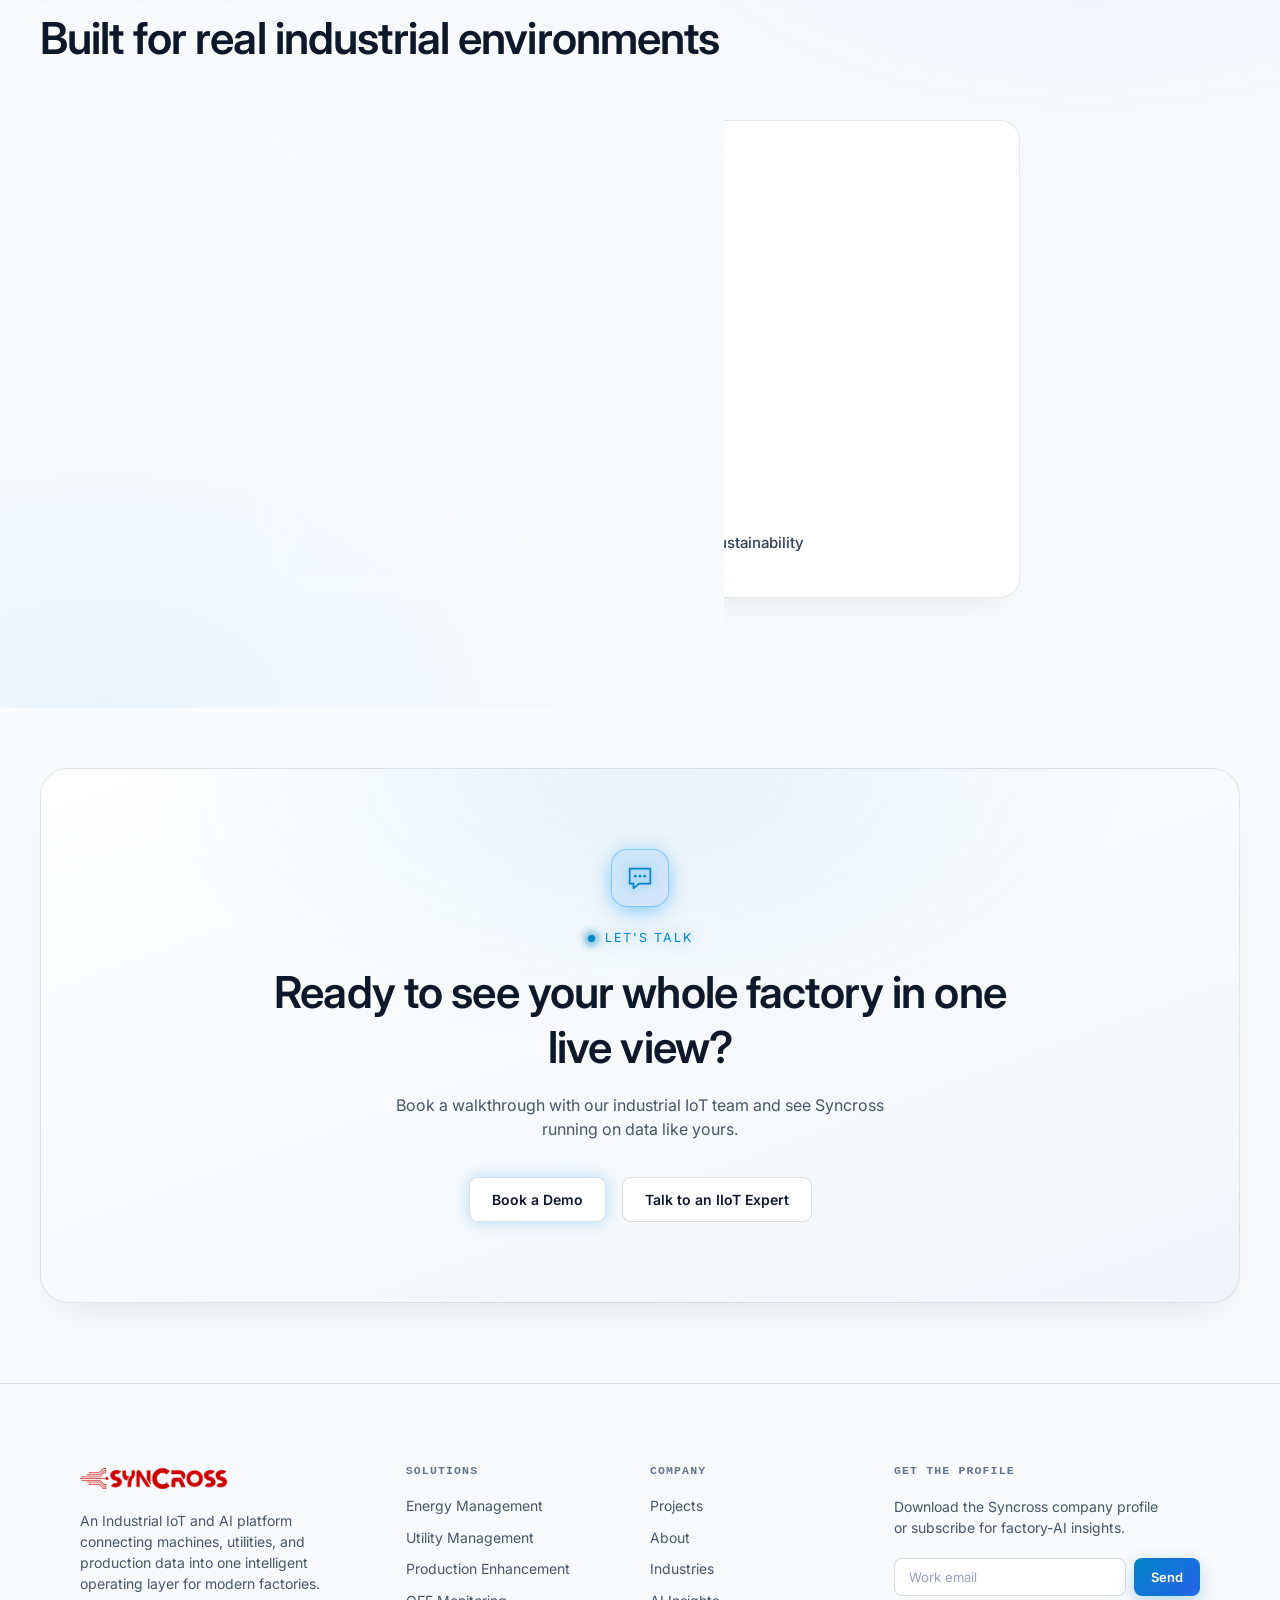
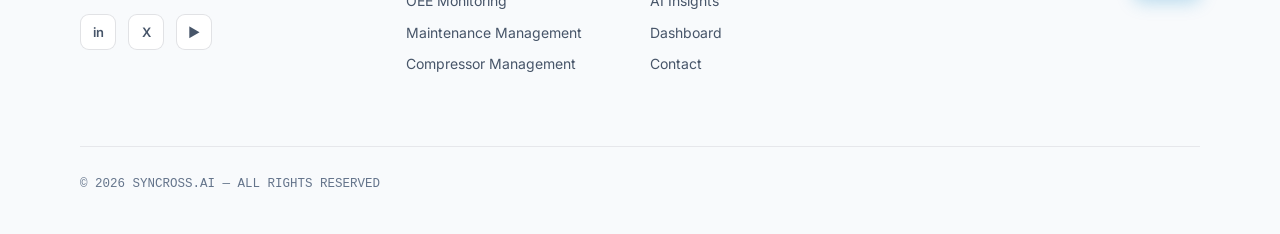
==== commit 1531b247: "fix(footer): remove PRIVACY · TERMS · SECURITY from footer bottom across all pages" ====
--- a/about.html
+++ b/about.html
@@ -815,8 +815,6 @@
 
       <span>© 2026 SYNCROSS.AI — ALL RIGHTS RESERVED</span>
 
-      <span>PRIVACY · TERMS · SECURITY</span>
-
     </div>
 
   </div>
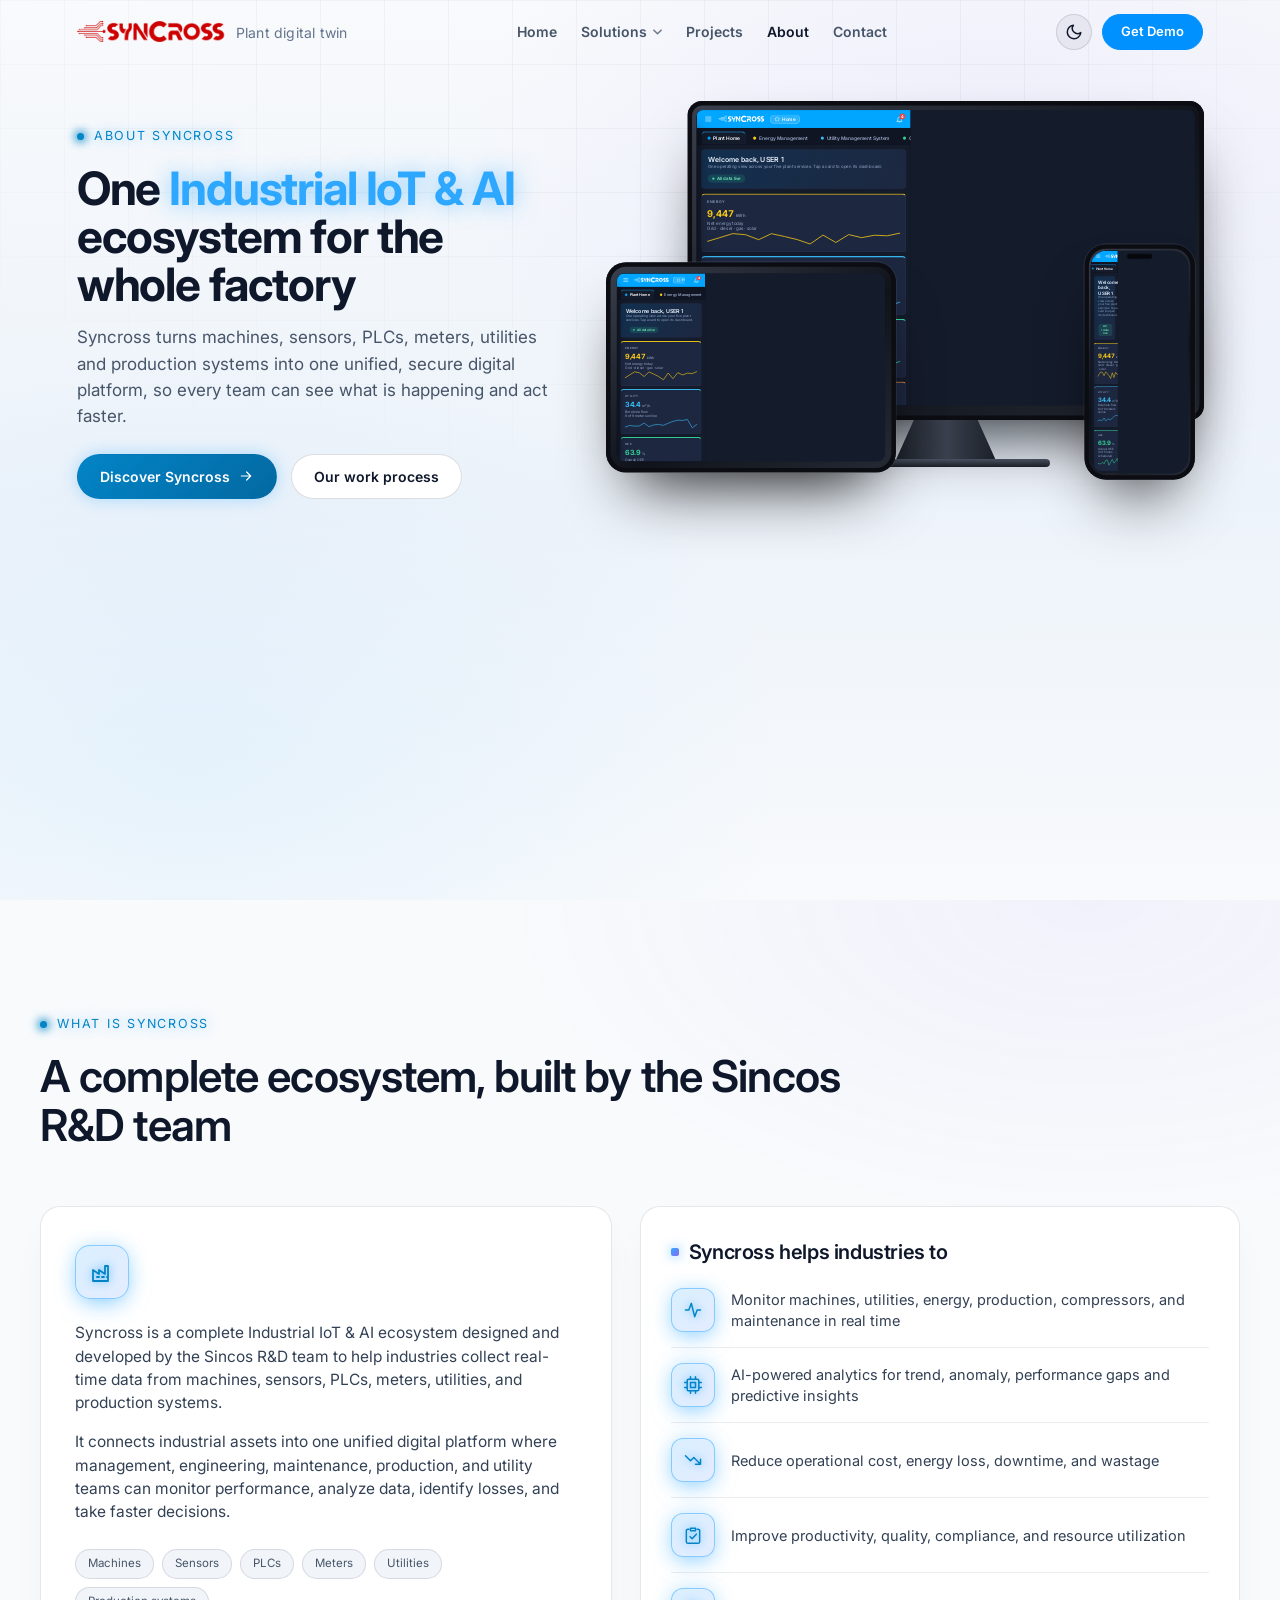
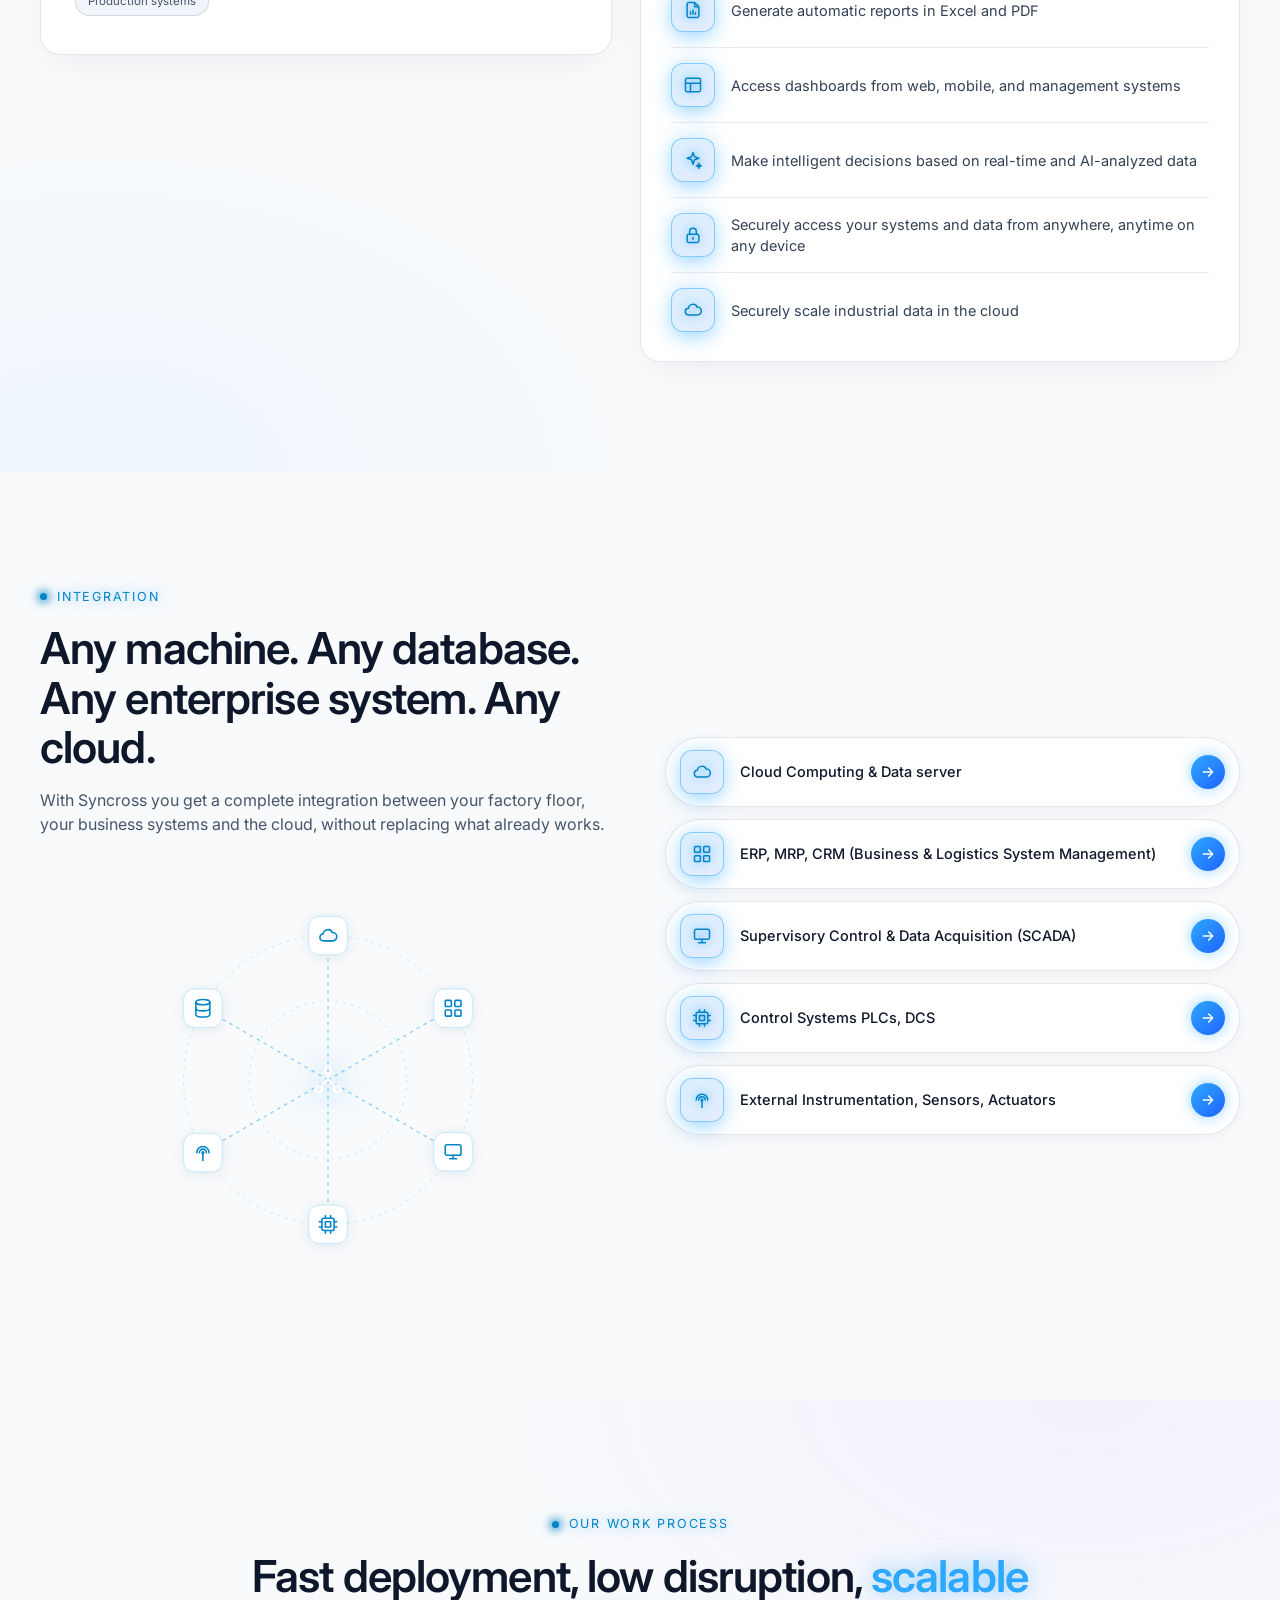
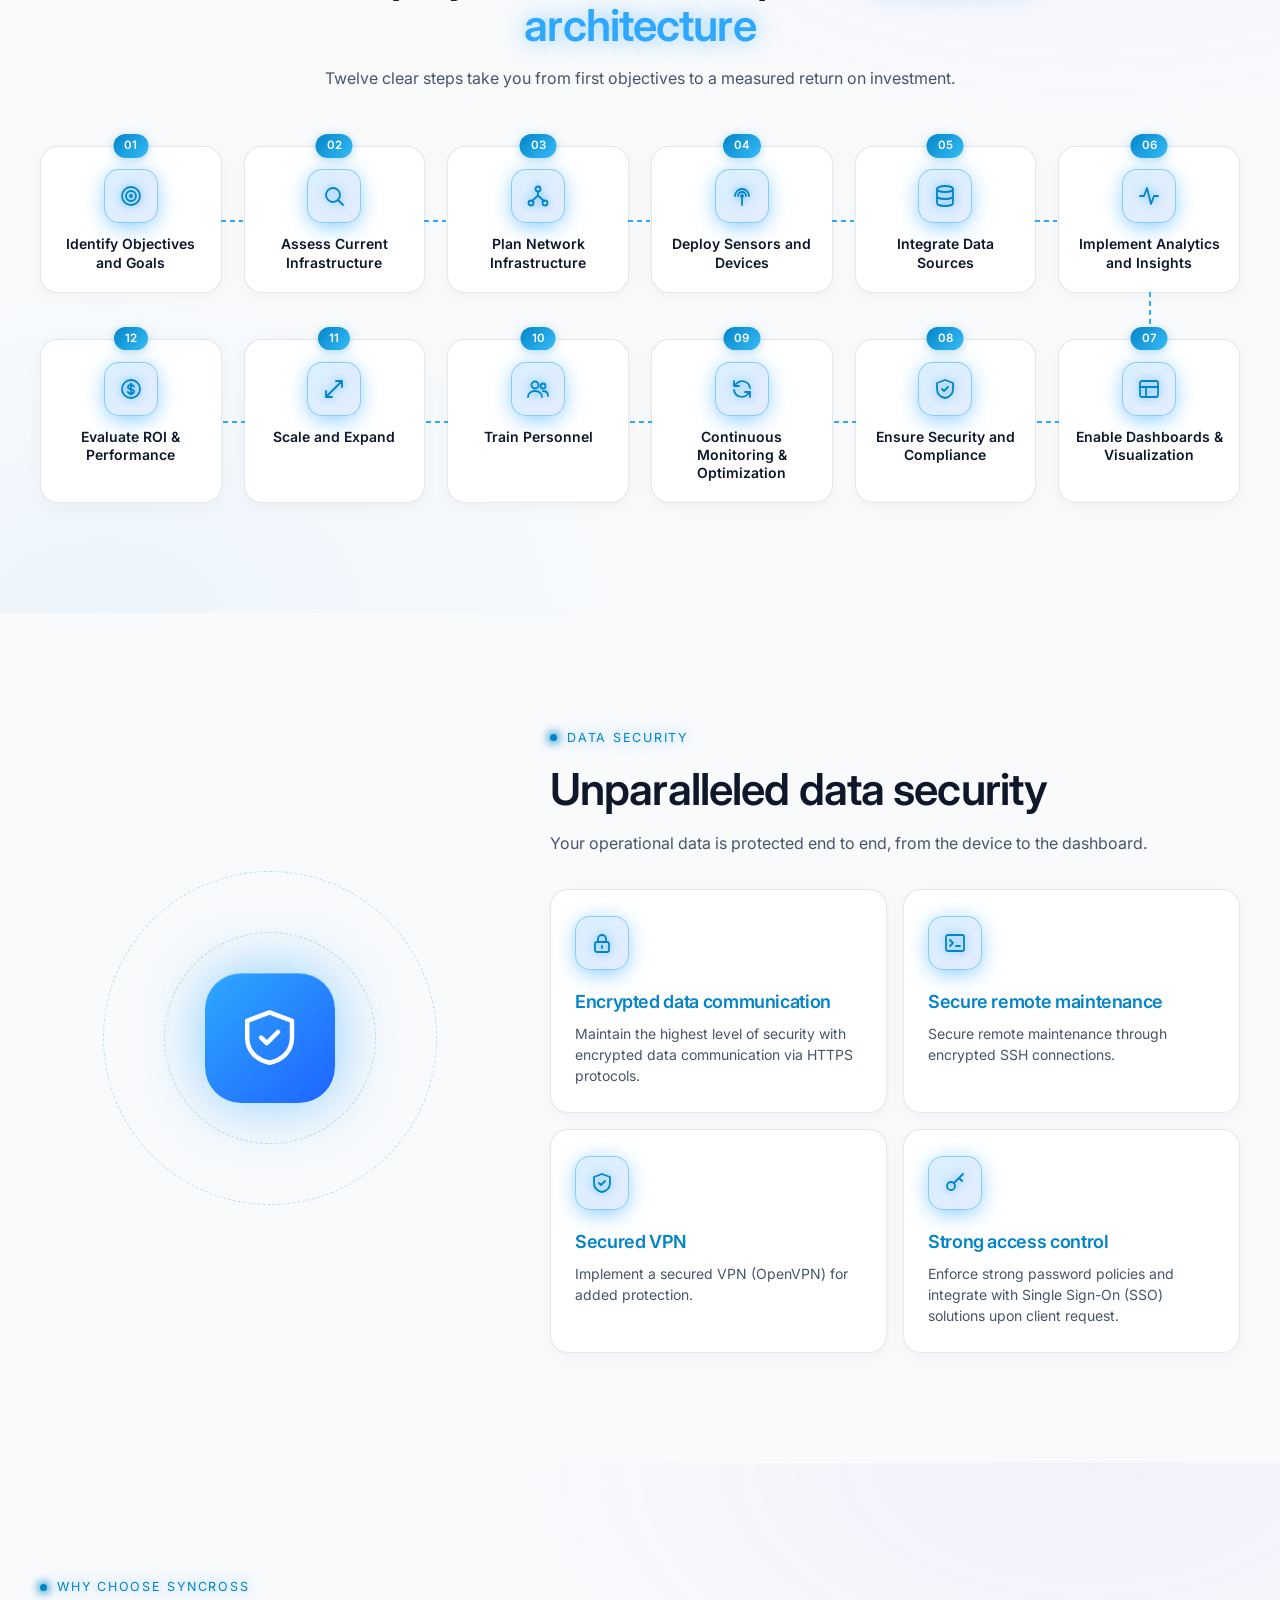
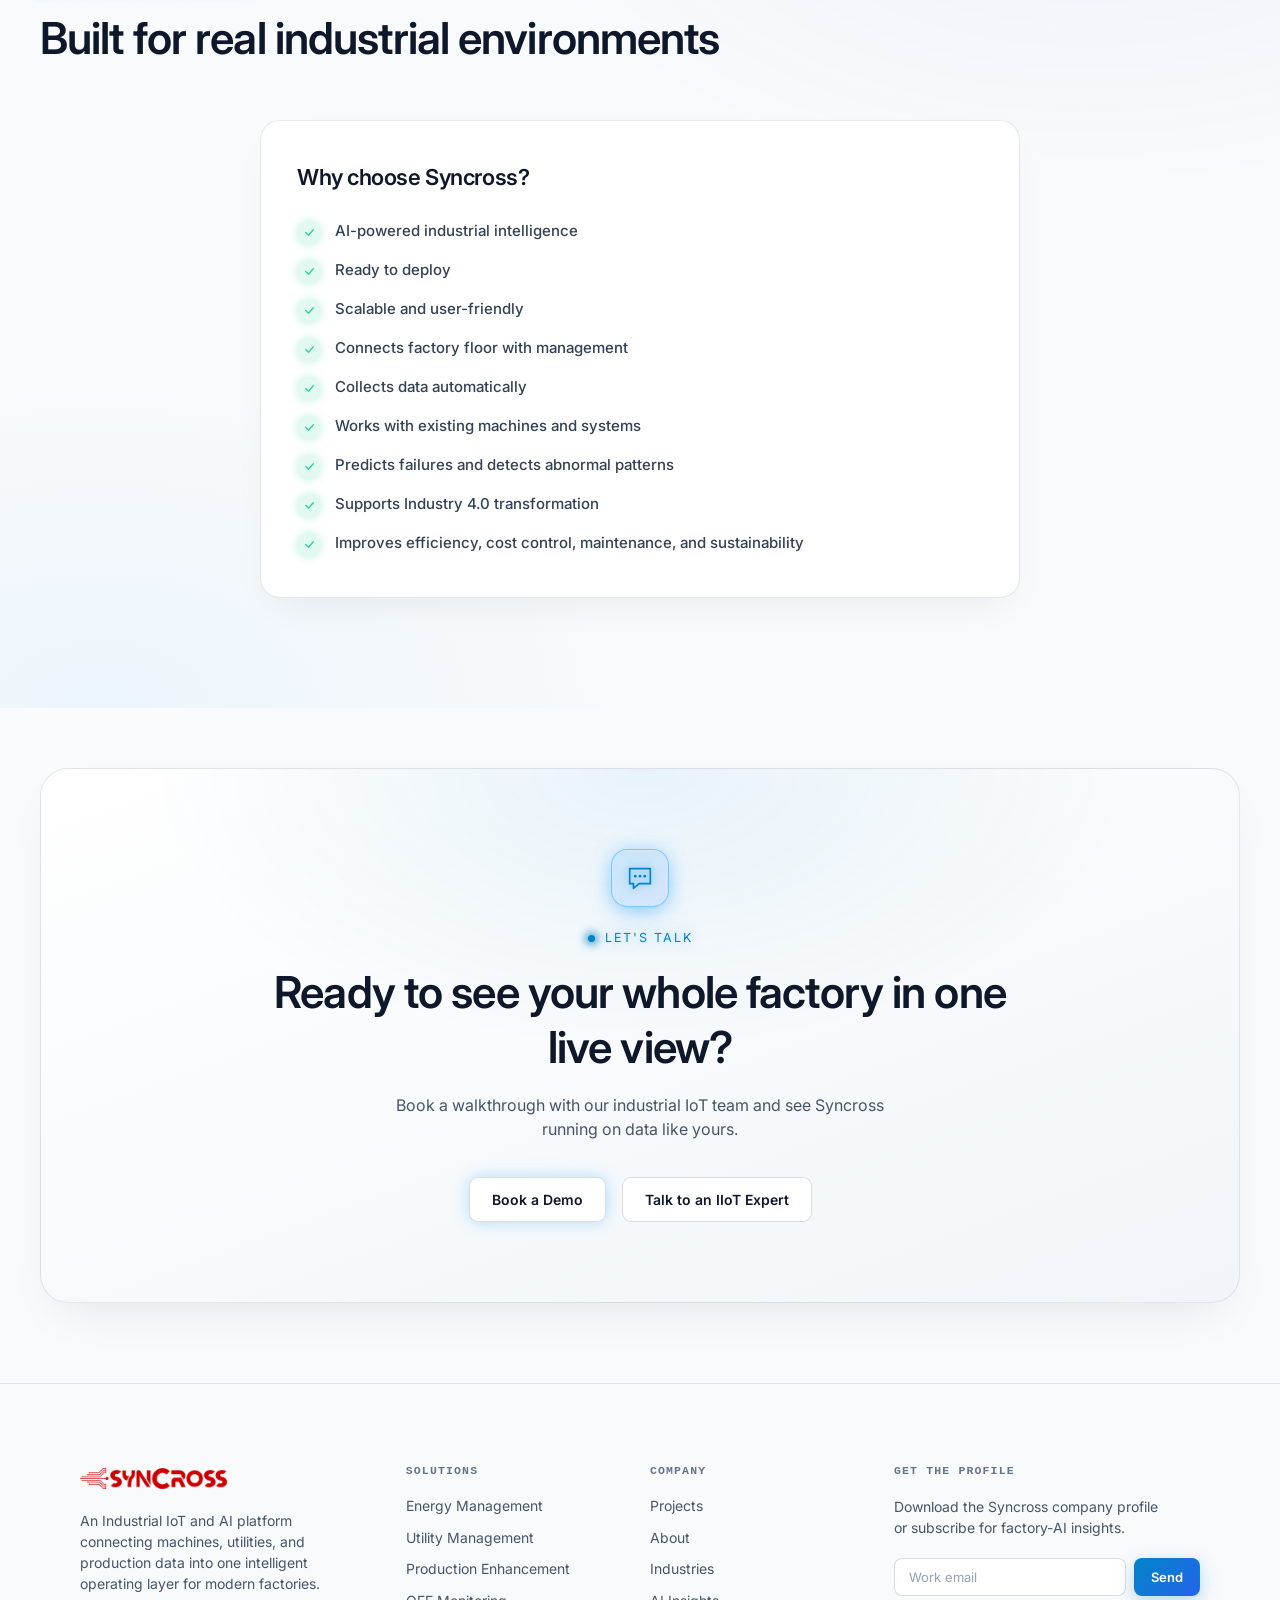
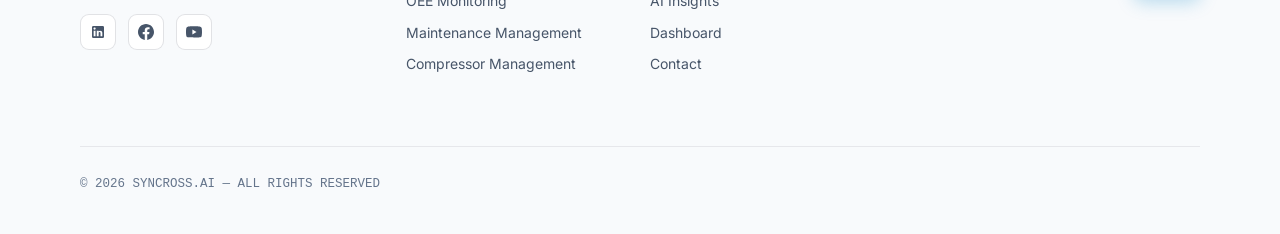
==== commit f42caf8c: "feat(footer): update social links to LinkedIn, Facebook (replacing X), and YouTube with official SVG" ====
--- a/about.html
+++ b/about.html
@@ -745,14 +745,16 @@
 
         <p>An Industrial IoT and AI platform connecting machines, utilities, and production data into one intelligent operating layer for modern factories.</p>
 
-        <div class="social-row">
-
-          <a href="#" aria-label="LinkedIn">in</a>
-
-          <a href="#" aria-label="X">X</a>
-
-          <a href="#" aria-label="YouTube">▶</a>
-
+                <div class="social-row">
+          <a href="https://www.linkedin.com/company/syncross-industrial-iot-ecosystem/" target="_blank" rel="noopener noreferrer" aria-label="LinkedIn" title="Syncross on LinkedIn">
+            <svg viewBox="0 0 24 24" width="16" height="16" fill="currentColor" aria-hidden="true"><path d="M19 3a2 2 0 0 1 2 2v14a2 2 0 0 1-2 2H5a2 2 0 0 1-2-2V5a2 2 0 0 1 2-2h14m-.5 15.5v-5.3a3.26 3.26 0 0 0-3.26-3.26c-.85 0-1.84.52-2.28 1.3v-1.11h-2.79v8.37h2.79v-4.93c0-.77.62-1.4 1.39-1.4a1.4 1.4 0 0 1 1.4 1.4v4.93h2.75M6.88 8.56a1.68 1.68 0 0 0 1.68-1.68c0-.93-.75-1.69-1.68-1.69a1.69 1.69 0 0 0-1.69 1.69c0 .93.76 1.68 1.69 1.68m1.39 9.94v-8.37H5.5v8.37h2.77z"/></svg>
+          </a>
+          <a href="https://www.facebook.com/SyncrossIIoT" target="_blank" rel="noopener noreferrer" aria-label="Facebook" title="Syncross on Facebook">
+            <svg viewBox="0 0 24 24" width="16" height="16" fill="currentColor" aria-hidden="true"><path d="M24 12.073c0-6.627-5.373-12-12-12s-12 5.373-12 12c0 5.99 4.388 10.954 10.125 11.854v-8.385H7.078v-3.47h3.047V9.43c0-3.007 1.792-4.669 4.533-4.669 1.312 0 2.686.235 2.686.235v2.953H15.83c-1.491 0-1.956.925-1.956 1.874v2.25h3.328l-.532 3.47h-2.796v8.385C19.612 23.027 24 18.062 24 12.073z"/></svg>
+          </a>
+          <a href="https://www.youtube.com/@sincosautomationtechnologi6422" target="_blank" rel="noopener noreferrer" aria-label="YouTube" title="Syncross on YouTube">
+            <svg viewBox="0 0 24 24" width="16" height="16" fill="currentColor" aria-hidden="true"><path d="M23.498 6.186a3.016 3.016 0 0 0-2.122-2.136C19.505 3.545 12 3.545 12 3.545s-7.505 0-9.377.505A3.017 3.017 0 0 0 .502 6.186C0 8.07 0 12 0 12s0 3.93.502 5.814a3.016 3.016 0 0 0 2.122 2.136c1.871.505 9.376.505 9.376.505s7.505 0 9.377-.505a3.015 3.015 0 0 0 2.122-2.136C24 15.93 24 12 24 12s0-3.93-.502-5.814zM9.545 15.568V8.432L15.818 12l-6.273 3.568z"/></svg>
+          </a>
         </div>
 
       </div>
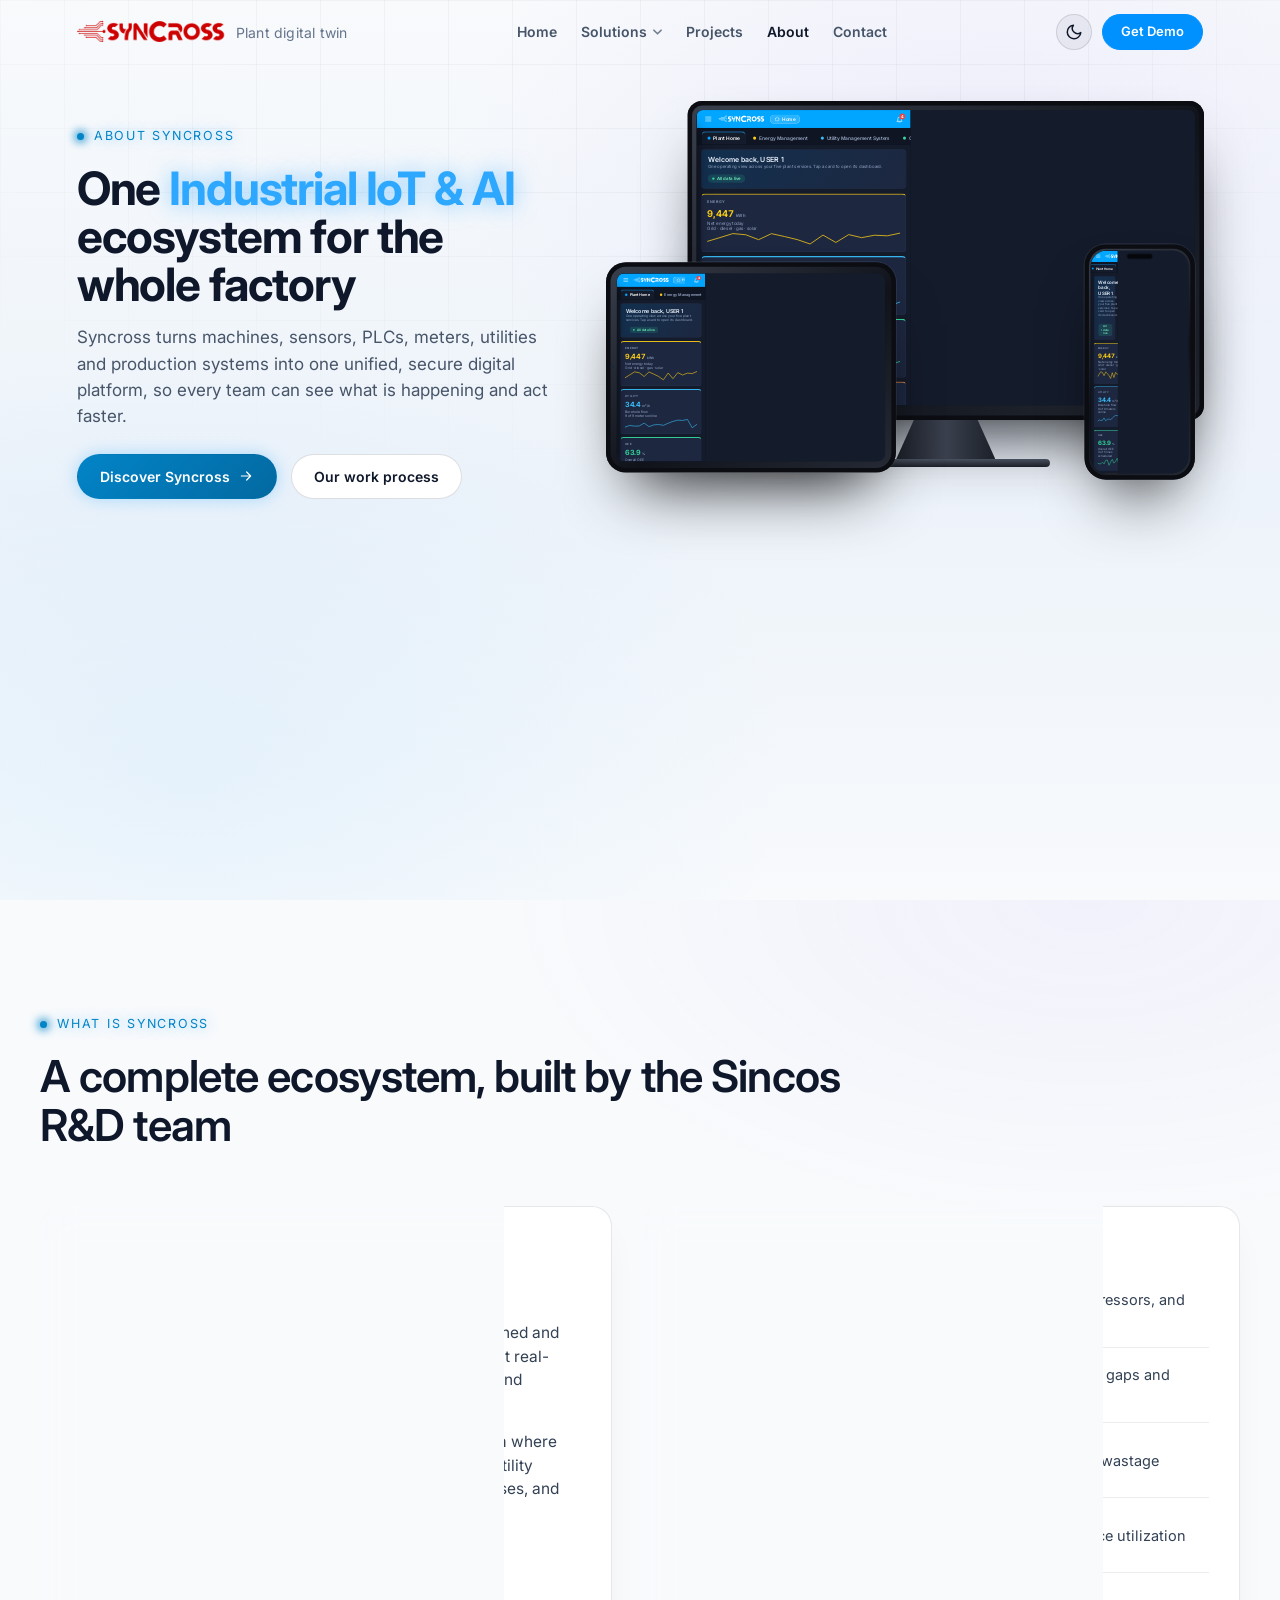
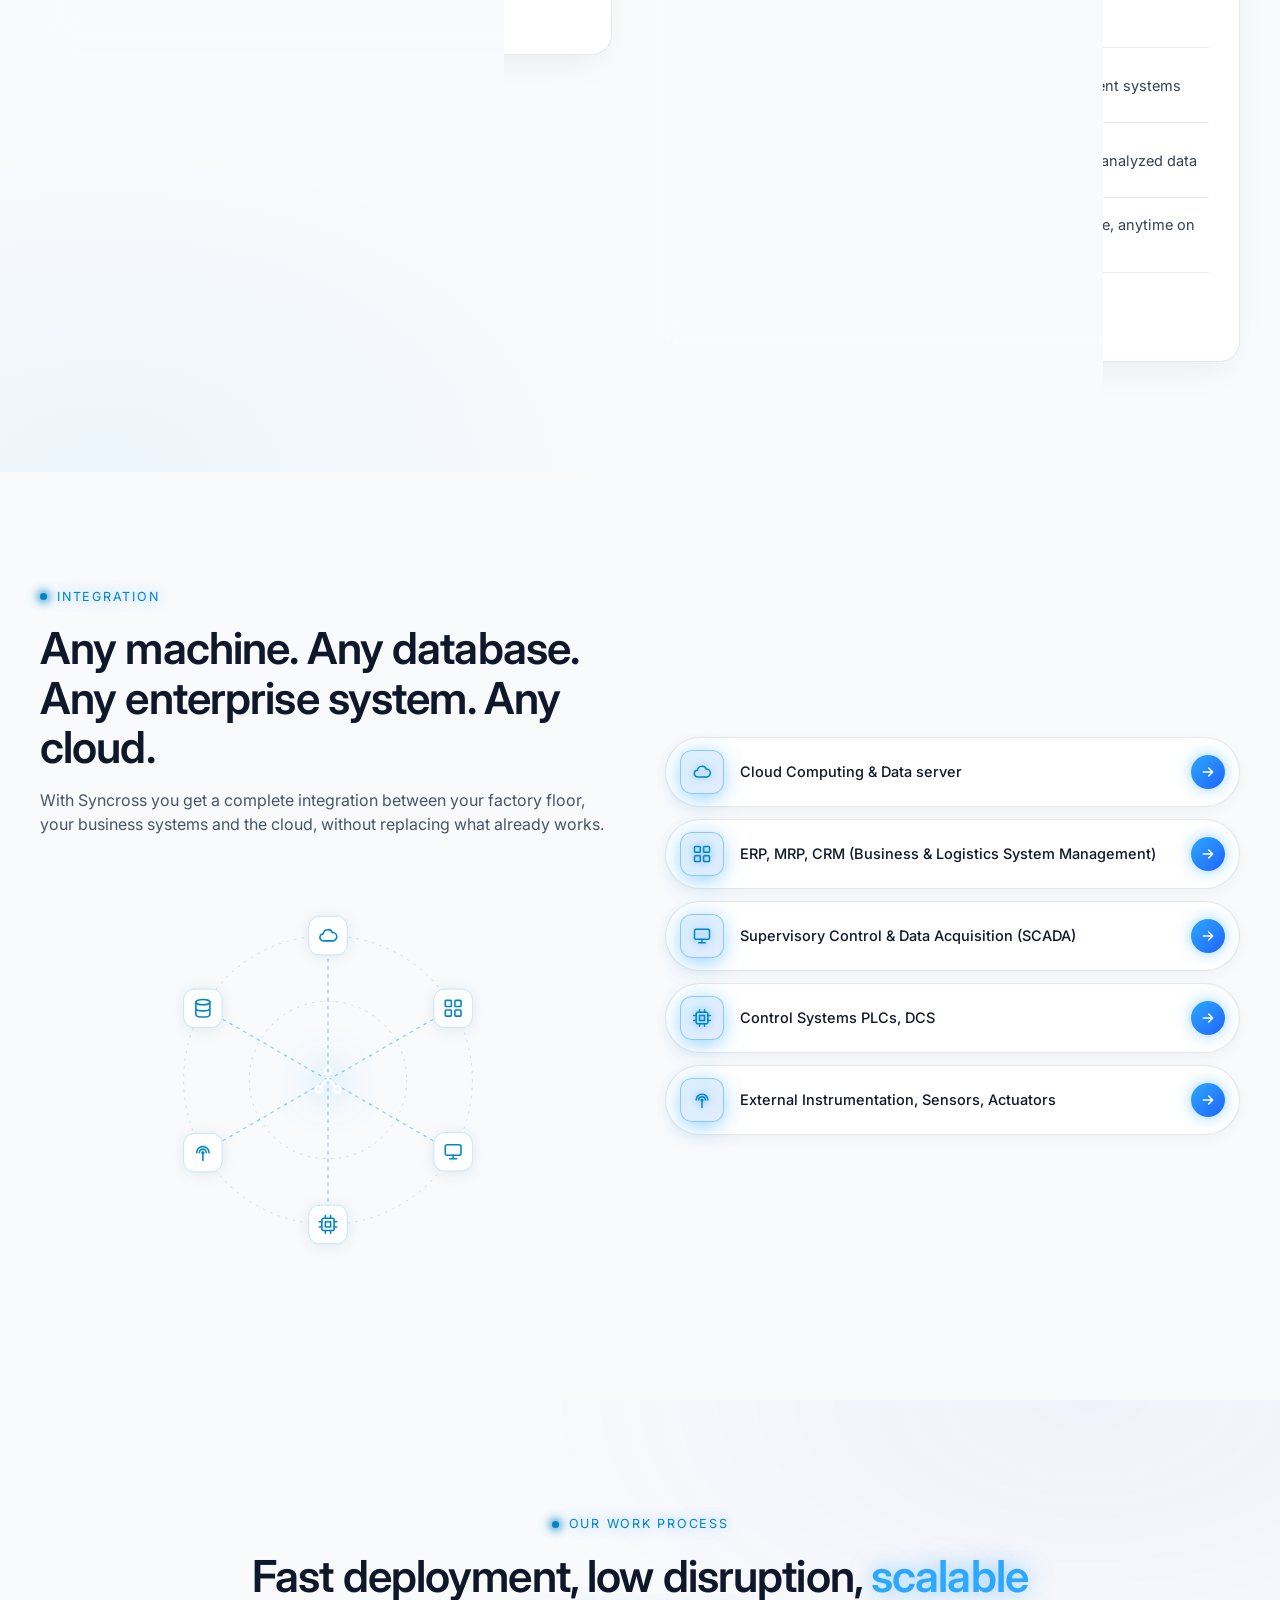
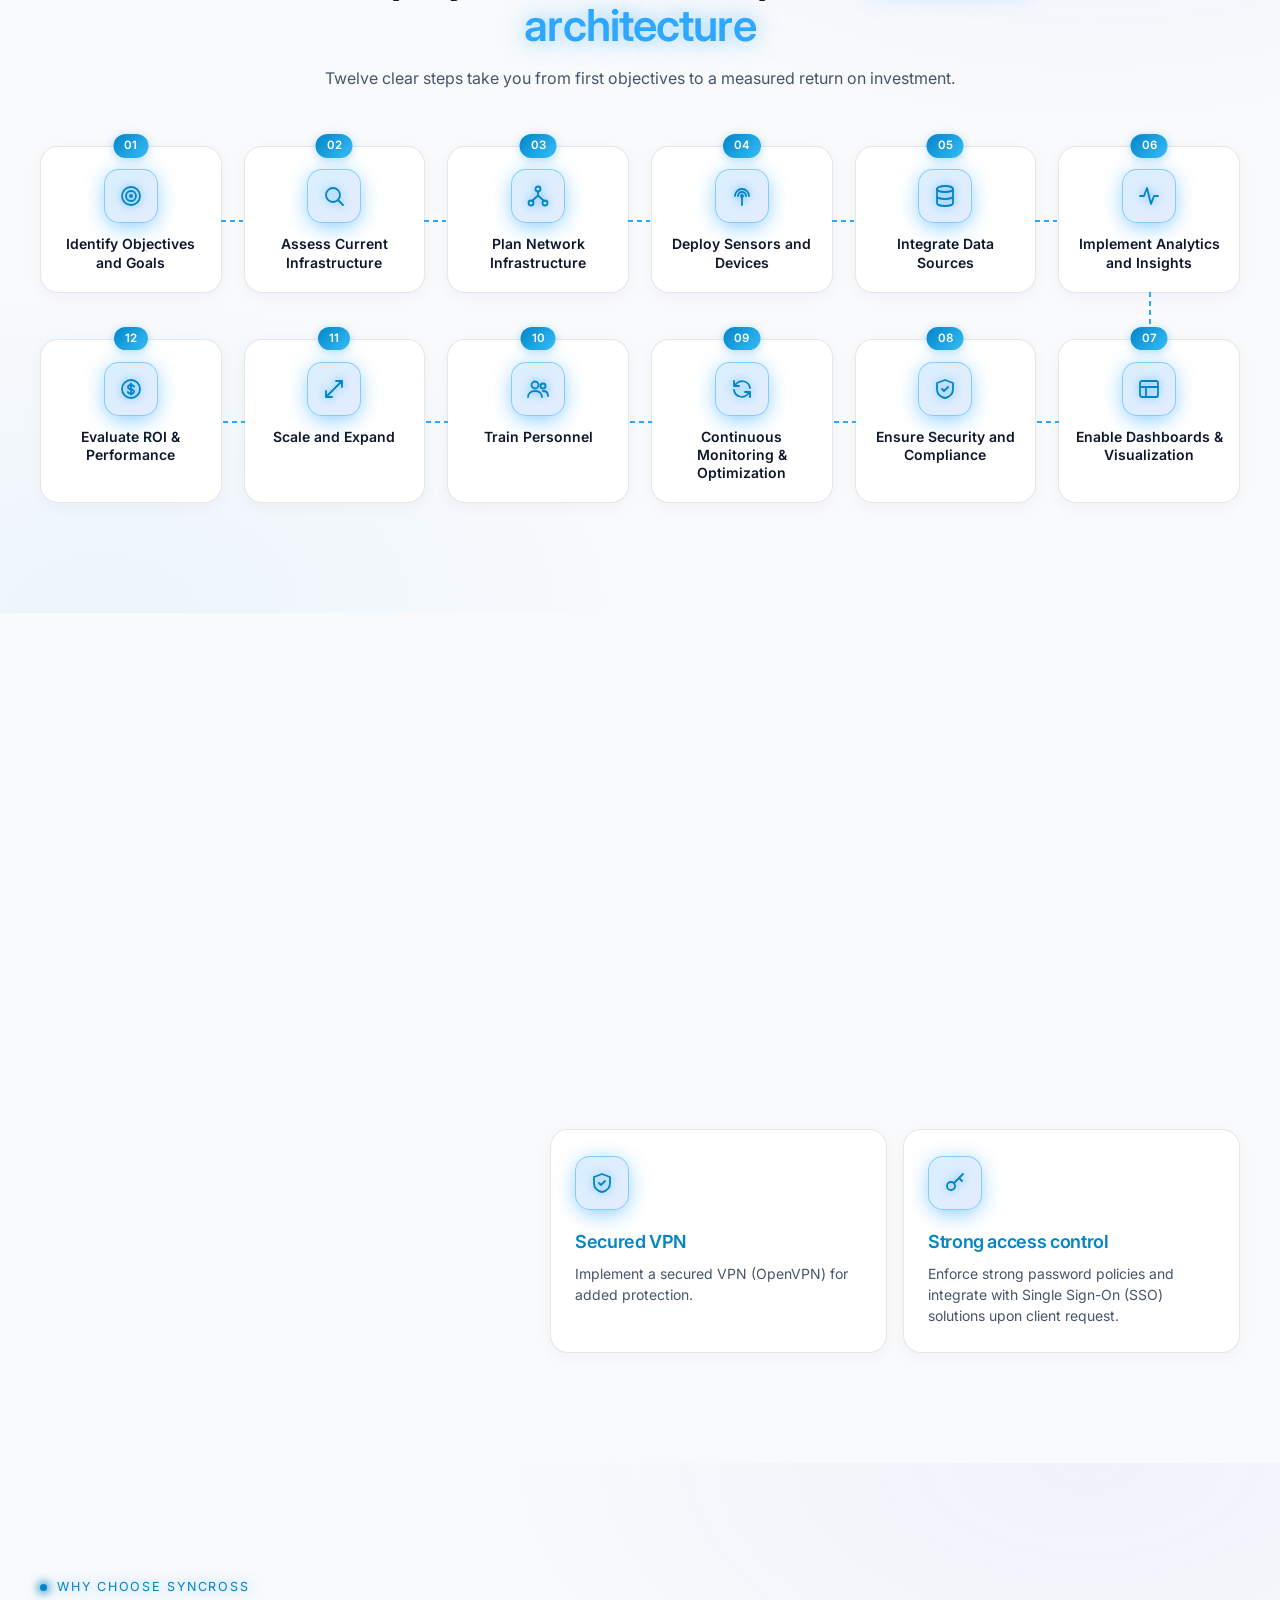
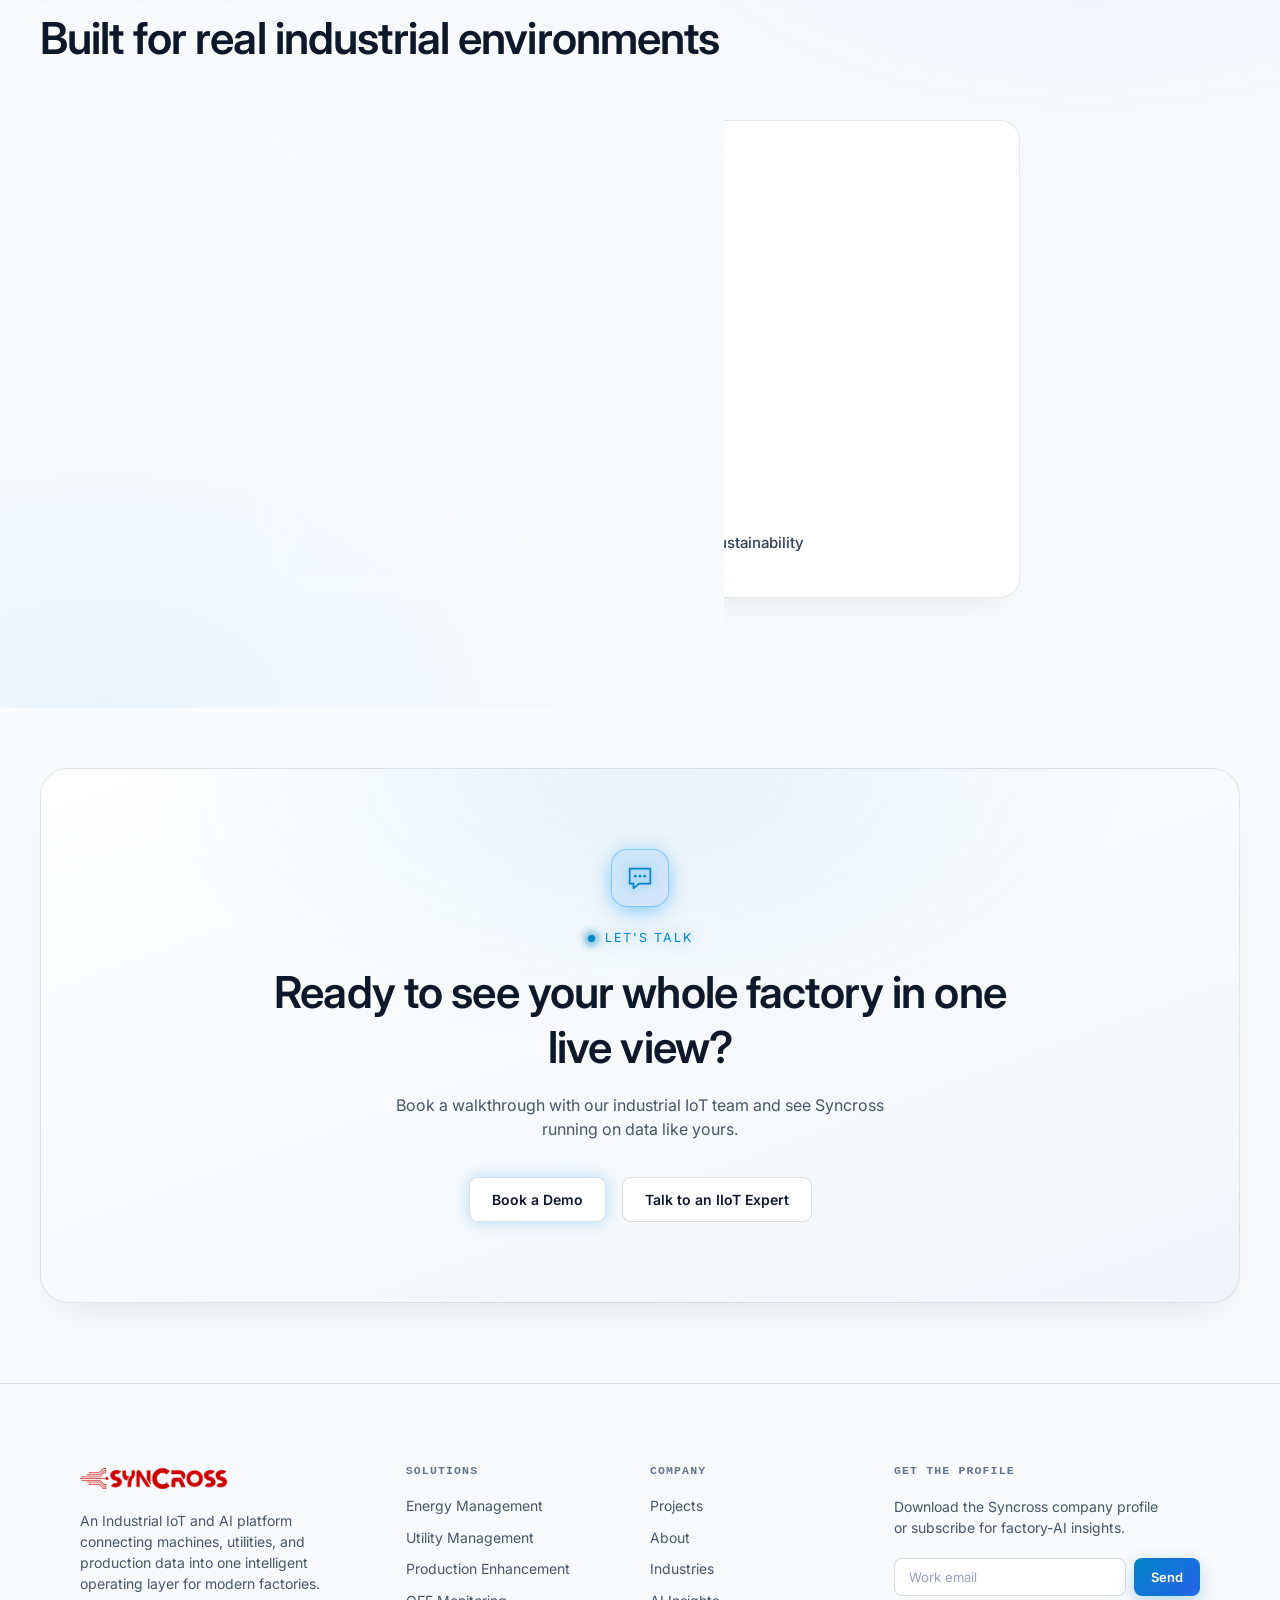
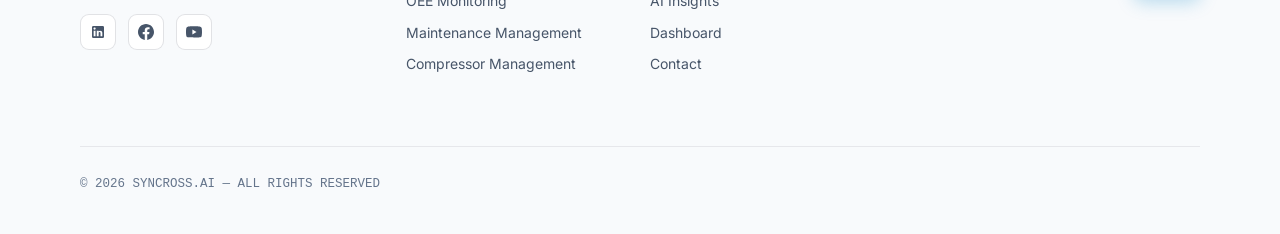
==== commit 46b51dc9: "fix(dashboard): fix iCenter refresh button and AI-POWERED badge styling in light theme" ====
--- a/about.html
+++ b/about.html
@@ -938,7 +938,7 @@
 
 <script>
 (function(){
-var DASH="<!DOCTYPE html><html lang=\"en\"><head><meta charset=\"utf-8\"><meta name=\"viewport\" content=\"width=device-width,initial-scale=1\">\n<link href=\"https://fonts.googleapis.com/css2?family=Inter:wght@400;500;600;700&display=swap\" rel=\"stylesheet\">\n<style>\nhtml,body{margin:0;height:100%;background:#141b2b;overflow:hidden;font-family:Inter,system-ui,sans-serif}\n/* ===== Syncross tablet dashboard ===== */\n.sx-wrap-unused{position:relative;max-width:1240px;margin:0 auto}\n#sx{--t:#00a6ff;--bg:#141b2b;--cd:#1d2740;--cd2:#232e4a;--ln:#2d3a58;--tx:#e9f0fb;--mu:#93a4c2;--gold:#7a5a12;--or:#f58a07;--gd:#34d399;--wr:#fbbf24;--bd:#f87171}\n#sx{position:relative;padding:18px 18px 18px 30px;border-radius:44px;background:linear-gradient(145deg,#3a404d,#10131a 55%,#252a35);box-shadow:0 50px 100px -30px rgba(0,0,0,.85),inset 0 0 0 2px rgba(255,255,255,.07),inset 0 0 0 7px #0b0d12}\n#sx .sx-cam{position:absolute;left:11px;top:50%;width:9px;height:9px;margin-top:-4px;border-radius:50%;background:radial-gradient(circle at 35% 35%,#3b5878,#0a0f18);box-shadow:0 0 0 2px #06080c}\n#sx .sx-screen{position:relative;height:720px;border-radius:20px;overflow:hidden;background:var(--bg);color:var(--tx);display:grid;grid-template-rows:46px 1fr;font-family:Inter,system-ui,sans-serif;font-size:13px;text-align:left}\n#sx *{box-sizing:border-box}\n#sx button,#sx select,#sx input{font-family:inherit;font-size:inherit;color:inherit}\n#sx button{cursor:pointer}\n#sx .sx-top{display:flex;align-items:center;gap:12px;padding:0 14px;background:var(--t);color:#fff;min-width:0}\n#sx .sx-top img{height:24px;width:auto;flex:none}\n#sx .sx-ib{background:none;border:0;color:#fff;display:grid;place-items:center;width:30px;height:30px;border-radius:8px;position:relative;flex:none}\n#sx .sx-ib:hover{background:rgba(255,255,255,.2)}\n#sx .sx-ib .bg{position:absolute;top:1px;right:0;min-width:15px;height:15px;border-radius:8px;background:#ef4444;font-size:10px;font-weight:700;display:grid;place-items:center;padding:0 3px}\n#sx .sx-crumb{display:flex;align-items:center;gap:0;min-width:0;overflow:hidden}\n#sx .sx-crumb span{display:flex;align-items:center;gap:6px;background:rgba(255,255,255,.16);border:1px solid rgba(255,255,255,.55);padding:3px 11px;border-radius:14px;font-weight:600;font-size:12px;white-space:nowrap}\n#sx .sx-top .sp{flex:1}\n#sx .sx-user{font-size:14px;font-weight:500;white-space:nowrap}\n#sx .sx-body{display:grid;grid-template-columns:206px 1fr;min-height:0;position:relative}\n#sx .sx-side{background:#05070c;overflow:auto;padding:6px 0;display:flex;flex-direction:column;transition:margin .25s;scrollbar-width:thin}\n#sx .sx-side button{display:flex;align-items:center;gap:11px;width:100%;padding:11px 16px;background:none;border:0;border-left:3px solid transparent;color:#e6edf8;font-weight:600;text-align:left;font-size:13px}\n#sx .sx-side button:hover{background:#121826}\n#sx .sx-side button.on{background:#1f2430;border-left-color:var(--t);color:#fff}\n#sx .sx-side .bg{margin-left:auto;background:#ef4444;border-radius:9px;font-size:10px;padding:1px 6px;font-weight:700}\n#sx .sx-side hr{border:0;border-top:1px solid #1a2132;margin:6px 14px;width:auto}\n#sx .sx-side .pw{margin-top:auto;padding:12px 16px;font-size:11px;color:#6f819f;text-align:center;font-weight:600}\n#sx .sx-main{display:flex;flex-direction:column;min-width:0;min-height:0}\n#sx .sx-tabs{display:flex;gap:4px;padding:8px 12px 0;background:#0f1522;border-bottom:1px solid var(--ln);overflow-x:auto;scrollbar-width:none;flex:none}\n#sx .sx-tabs button{flex:none;display:flex;align-items:center;gap:7px;padding:9px 14px;border:1px solid transparent;border-bottom:0;border-radius:10px 10px 0 0;background:none;color:var(--mu);font-weight:600;font-size:12.5px;white-space:nowrap}\n#sx .sx-tabs button:hover{color:#fff}\n#sx .sx-tabs button.on{background:var(--bg);color:#fff;border-color:var(--ln);box-shadow:inset 0 2px 0 var(--c,var(--t))}\n#sx .sx-tabs button i{width:8px;height:8px;border-radius:50%;background:var(--c)}\n#sx .sx-view{flex:1;overflow:auto;padding:12px;min-height:0;scrollbar-width:thin;scrollbar-color:#3a4a6e transparent}\n#sx .sx-view>*+*{margin-top:12px}\n#sx .row{display:flex;gap:10px;align-items:center;flex-wrap:wrap}\n#sx .row .sp{flex:1}\n#sx .sel{background:var(--cd);border:1px solid #4a5878;border-radius:6px;padding:8px 12px;min-width:150px;outline:none}\n#sx .sel:focus{border-color:var(--t)}\n#sx .g4{display:grid;grid-template-columns:repeat(4,1fr);gap:10px}\n#sx .g3{display:grid;grid-template-columns:repeat(3,1fr);gap:10px}\n#sx .g5{display:grid;grid-template-columns:repeat(5,1fr);gap:10px}\n#sx .g21{display:grid;grid-template-columns:minmax(0,2.1fr) minmax(0,1fr);gap:10px}\n#sx .g2{display:grid;grid-template-columns:repeat(2,minmax(0,1fr));gap:10px}\n#sx .card{background:var(--cd);border:1px solid var(--ln);border-radius:8px;padding:14px 16px;min-width:0;position:relative}\n#sx .card h4{margin:0 0 10px;font:600 15px Inter,system-ui,sans-serif;letter-spacing:0;display:flex;align-items:center;gap:9px;color:#fff}\n#sx .card h4 small{margin-left:auto;font-weight:500;font-size:11px;color:var(--mu)}\n#sx .lbl{font-size:9.5px;letter-spacing:.14em;color:#7e8fad;font-weight:700;text-transform:uppercase}\n#sx .kpi .v{font:700 25px/1.2 Inter,system-ui,sans-serif;margin-top:14px;font-variant-numeric:tabular-nums}\n#sx .kpi .v small{font-size:11.5px;font-weight:500;color:var(--mu);margin-left:5px}\n#sx .kpi .ic{position:absolute;right:16px;top:50%;margin-top:-18px;opacity:.9}\n#sx .kpi{min-height:96px}\n#sx svg.i{fill:none;stroke:currentColor;stroke-width:1.8;stroke-linecap:round;stroke-linejoin:round;flex:none}\n#sx .cx svg{display:block;width:100%;overflow:visible}\n#sx .cx text{fill:#a9b8d2;font-size:10.5px;font-family:Inter,system-ui,sans-serif}\n#sx .cx .gl{stroke:rgba(255,255,255,.14);stroke-dasharray:3 3}\n#sx .cx [data-tip]{transition:opacity .15s}\n#sx .cx rect[data-tip]:hover,#sx .cx path[data-tip]:hover{opacity:.82}\n#sx .cx .col .cl{opacity:0;stroke:rgba(255,255,255,.35);stroke-width:1}\n#sx .cx .col:hover .cl{opacity:1}\n#sx .cx .col rect{fill:transparent}\n#sx .lg{display:flex;flex-wrap:wrap;gap:6px 12px;justify-content:center;margin-top:6px}\n#sx .lg button{display:flex;align-items:center;gap:6px;background:none;border:0;padding:2px 4px;color:#d3def0;font-size:11.5px;border-radius:4px}\n#sx .lg button i{width:26px;height:12px;border-radius:3px;background:var(--c)}\n#sx .lg button.off{opacity:.4;text-decoration:line-through}\n#sx .lg button:hover{background:rgba(255,255,255,.07)}\n#sx .pill{display:inline-flex;align-items:center;gap:6px;padding:3px 10px;border-radius:12px;font-size:11px;font-weight:600;background:rgba(255,255,255,.07);border:1px solid var(--ln)}\n#sx .pill.live{background:rgba(52,211,153,.14);color:#6ee7b7;border-color:transparent}\n#sx .pill.live::before,#sx .dot{content:\"\";width:7px;height:7px;border-radius:50%;background:currentColor;display:inline-block}\n#sx .pill.live::before{content:\"\";width:6px;height:6px;border-radius:50%;background:#34d399;animation:sxp 1.6s infinite}\n@keyframes sxp{50%{opacity:.25}}\n#sx .tip{position:absolute;z-index:30;pointer-events:none;background:rgba(6,10,20,.96);border:1px solid #3b4b70;border-radius:8px;padding:8px 11px;font-size:11.5px;opacity:0;transition:opacity .12s;box-shadow:0 8px 24px rgba(0,0,0,.5);max-width:230px;line-height:1.5;color:#dbe6f8}\n#sx .tip b{display:block;margin-bottom:3px;color:#fff}\n#sx .tip i{display:inline-block;width:9px;height:9px;border-radius:2px;margin-right:7px;vertical-align:-1px}\n#sx .bar{height:5px;border-radius:3px;background:rgba(255,255,255,.08);overflow:hidden}\n#sx .bar i{display:block;height:100%;border-radius:3px;background:var(--c,#9f1239);transition:width .6s}\n#sx table{width:100%;border-collapse:collapse}\n#sx th{font-size:10px;letter-spacing:.08em;text-transform:uppercase;color:#9aabc8;font-weight:600;text-align:left;padding:9px 8px}\n#sx td{padding:11px 8px;border-top:1px solid var(--ln)}\n#sx .xb{background:#2563eb;border:0;border-radius:6px;color:#fff;padding:7px 13px;font-weight:600;font-size:12px}\n#sx .xb:hover{filter:brightness(1.12)}\n#sx .xb.or{background:var(--or)}\n#sx .xb.gh{background:transparent;border:1px solid #4a5878;color:#d3def0}\n#sx .xb.sm{padding:4px 9px;font-size:11px}\n#sx .ai{background:linear-gradient(160deg,#16213c,#2b1d54);border:1px solid #35416a;border-radius:8px;padding:14px 16px;position:relative;min-height:240px;display:flex;flex-direction:column}\n#sx .ai h4{display:flex;align-items:center;gap:8px;margin:0 0 10px;font:600 17px Inter,system-ui,sans-serif;color:#7ccbff}\n#sx .ai .tag{margin-left:auto;font-size:9.5px;letter-spacing:.1em;background:rgba(127,18,32,.2);color:#93c5fd;padding:3px 8px;border-radius:4px;font-weight:700}\n#sx .ai .rf{background:rgba(127,18,32,.18);border:0;color:#7ccbff;border-radius:6px;width:26px;height:26px;display:grid;place-items:center}\n#sx .ai .rf.spin svg{animation:sxs .8s linear infinite}\n@keyframes sxs{to{transform:rotate(360deg)}}\n#sx .ai .ok{margin:auto;text-align:center;color:#cfe0fb}\n#sx .ai .ok .big{width:74px;height:74px;border-radius:50%;background:#16a06a;display:grid;place-items:center;margin:0 auto 12px;color:#06251a}\n#sx .ai .ok b{display:block;font-size:14px}\n#sx .ai .ok small{color:#7d8db0;display:block;margin-top:4px}\n#sx .ai .ins{background:rgba(5,10,25,.55);border:1px solid #3a4a80;border-radius:8px;padding:12px 14px;font:11.5px/1.7 ui-monospace,Menlo,Consolas,monospace;color:#d6e2f7;min-height:110px}\n#sx .ai .ins em{display:block;font:700 10px Inter,sans-serif;letter-spacing:.12em;color:#8ea2ff;margin-bottom:8px;font-style:normal}\n#sx .ai .al{margin-top:10px;background:rgba(255,255,255,.05);border-radius:8px;padding:9px 12px;font-size:11.5px}\n#sx .ai .al b{display:block;color:#fff}\n#sx .ai .al small{color:#8fa3c6}\n#sx .chips{display:flex;gap:8px;flex-wrap:wrap}\n#sx .chip{display:flex;align-items:center;gap:8px;background:var(--cd);border:1px solid var(--ln);border-radius:18px;padding:7px 13px;font-weight:600;color:#e3ecfa}\n#sx button.chip:hover{border-color:var(--t)}\n#sx .chip.mt{background:#f0506e;border-color:#f0506e;color:#fff}\n#sx .chip b{font-variant-numeric:tabular-nums}\n#sx .ring{position:relative;width:78px;height:78px;flex:none}\n#sx .ring svg{transform:rotate(-90deg)}\n#sx .ring span{position:absolute;inset:0;display:grid;place-items:center;color:#6ee7b7}\n#sx .delta{font-size:11px;font-weight:600}\n#sx .delta.g{color:#4ade80}#sx .delta.r{color:#f87171}\n#sx .wf{display:grid;grid-template-columns:92px 1fr;gap:5px 8px;align-items:center;font-size:10.5px;color:#a9b8d2}\n#sx .wf .t{position:relative;height:26px;background:rgba(255,255,255,.04);border-radius:3px}\n#sx .wf .t i{position:absolute;top:0;bottom:0;border-radius:3px;display:flex;align-items:center;justify-content:flex-end;padding:0 6px;font-style:normal;font-size:9.5px;color:#fff;white-space:nowrap;transition:all .5s}\n#sx .wf .ax{display:flex;justify-content:space-between;font-size:10px;color:#8696b5;margin-top:2px}\n#sx .line-card{cursor:pointer;transition:border-color .2s,transform .2s}\n#sx .line-card:hover{border-color:var(--t);transform:translateY(-2px)}\n#sx .line-card.on{border-color:var(--t);box-shadow:0 0 0 1px var(--t)}\n#sx .line-card.off{opacity:.55}\n#sx .line-card .hd{display:flex;justify-content:space-between;font-size:10.5px;font-weight:700;letter-spacing:.06em}\n#sx .line-card .hd em{font-style:normal;background:#2a3657;border-radius:4px;padding:1px 6px;font-size:9.5px}\n#sx .line-card .big{font:700 24px Inter,sans-serif;margin:6px 0}\n#sx .line-card .apq{display:grid;grid-template-columns:12px 1fr 38px;gap:3px 6px;align-items:center;font-size:9.5px;color:#9aabc8}\n#sx .cr{display:flex;justify-content:space-between;font-size:12.5px;margin-bottom:5px}\n#sx .cr span:last-child{color:var(--mu)}\n#sx .crow{padding:9px 6px;border-radius:6px;cursor:pointer;border:1px solid transparent}\n#sx .crow:hover{background:rgba(255,255,255,.04)}\n#sx .crow.on{border-color:var(--t);background:rgba(0,166,255,.08)}\n#sx .modal{position:absolute;inset:0;z-index:20;background:rgba(3,6,14,.72);display:flex;align-items:center;justify-content:center;padding:18px;backdrop-filter:blur(3px)}\n#sx .modal .box{background:#121a2c;border:1px solid #475674;border-radius:10px;width:min(780px,100%);max-height:100%;overflow:auto;padding:18px 20px;box-shadow:0 30px 70px rgba(0,0,0,.6)}\n#sx .modal h3{margin:0 0 12px;font:600 18px Inter,sans-serif;display:flex;align-items:center;gap:10px;color:#fff}\n#sx .modal h3 button{margin-left:auto}\n#sx .modal th{background:var(--gold);color:#fff}\n#sx .modal td{border-top:1px solid #243150}\n#sx .modal form{display:flex;gap:8px;flex-wrap:wrap;margin-bottom:12px;padding:10px;background:#0c1322;border-radius:8px;border:1px solid #243150}\n#sx .modal form input,#sx .modal form select{background:#1a2440;border:1px solid #3a4a6e;border-radius:6px;padding:7px 9px;min-width:0;flex:1 1 120px}\n#sx .hm{display:grid;gap:10px;grid-template-columns:repeat(5,minmax(0,1fr))}\n#sx .mod{cursor:pointer;text-align:left;border:1px solid var(--ln);background:var(--cd);border-radius:10px;padding:14px;border-top:3px solid var(--c);transition:transform .2s,border-color .2s}\n#sx .mod:hover{transform:translateY(-3px);border-color:var(--c)}\n#sx .mod .v{font:700 24px Inter,sans-serif;color:var(--c);margin:10px 0 2px;font-variant-numeric:tabular-nums}\n#sx .mod .v small{font-size:11px;color:var(--mu);font-weight:500;margin-left:4px}\n#sx .mod .s{font-size:11.5px;color:var(--mu);min-height:30px}\n#sx .alr{display:flex;gap:12px;align-items:center;padding:11px 4px;border-top:1px solid var(--ln)}\n#sx .alr:first-child{border-top:0}\n#sx .alr .sv{width:9px;height:9px;border-radius:50%;flex:none}\n#sx .alr .sv.bad{background:var(--bd)}#sx .alr .sv.warn{background:var(--wr)}#sx .alr .sv.info{background:#60a5fa}\n#sx .alr .m{font-size:10px;font-weight:700;letter-spacing:.08em;color:var(--mu);text-transform:uppercase;min-width:92px}\n#sx .alr .x{flex:1}\n#sx .alr.ack{opacity:.45}\n#sx .alr em{font-style:normal;color:var(--mu);font-size:11.5px;white-space:nowrap}\n#sx .hint{font-size:11px;color:var(--mu)}\n@media (max-width:980px){\n #sx{padding:12px 12px 12px 22px;border-radius:32px}\n #sx .sx-screen{height:680px}\n #sx .sx-body{grid-template-columns:1fr}\n #sx .sx-side{position:absolute;z-index:15;left:0;top:0;bottom:0;width:216px;margin-left:-230px;box-shadow:12px 0 30px rgba(0,0,0,.6)}\n #sx.open .sx-side{margin-left:0}\n #sx .g4,#sx .g5,#sx .hm{grid-template-columns:repeat(2,minmax(0,1fr))}\n #sx .g21,#sx .g3{grid-template-columns:1fr}\n}\n@media (max-width:560px){\n #sx{padding:8px 8px 8px 14px;border-radius:24px}\n #sx .sx-cam{left:4px}\n #sx .sx-screen{height:640px;border-radius:14px}\n #sx .sx-user{display:none}\n #sx .g2,#sx .g4,#sx .g5,#sx .hm{grid-template-columns:1fr}\n #sx .kpi .v{font-size:21px}\n #sx .alr .m{display:none}\n}\n\n#sx .sx-view.fill{display:flex;flex-direction:column}\n#sx .sx-view.fill>.tk-board{flex:1;min-height:440px}\n#sx .tk-bar{display:flex;align-items:center;gap:12px;flex-wrap:wrap;padding:0 4px}\n#sx .tk-bar .ttl{font:600 19px Inter,sans-serif;color:#fff}\n#sx .tk-ic{width:38px;height:36px;border-radius:6px;background:#2a3452;border:1px solid #3d4a6e;display:grid;place-items:center;color:#c3cfe6}\n#sx .tk-ic.on{border-color:var(--t);color:#fff}\n#sx .tk-div{width:1px;height:26px;background:#3a4668}\n#sx .tk-sw{display:flex;align-items:center;gap:10px;color:#b4c0d8;font-weight:600}\n#sx .tk-sw button{width:42px;height:24px;border-radius:12px;background:#3a4565;border:0;position:relative;padding:0;transition:background .2s}\n#sx .tk-sw button i{position:absolute;left:3px;top:3px;width:18px;height:18px;border-radius:50%;background:#fff;transition:left .2s}\n#sx .tk-sw button.on{background:#2563eb}#sx .tk-sw button.on i{left:21px}\n#sx .xb.tk-add{display:flex;align-items:center;gap:8px;padding:9px 14px;background:#2563eb;font-size:13px}\n#sx .tk-tags{margin-top:2px}\n#sx .tk-board{display:flex;gap:10px;overflow-x:auto;padding-bottom:8px;scrollbar-width:thin;scrollbar-color:#4a5a80 transparent}\n#sx .tk-col{flex:0 0 268px;background:#1a2237;border-radius:10px;display:flex;flex-direction:column;min-height:0;border:1px dashed transparent;transition:border-color .15s,background .15s}\n#sx .tk-col.over{border-color:var(--c);background:#202a44}\n#sx .tk-h{display:flex;align-items:center;gap:8px;padding:12px 14px;font-size:12.5px;font-weight:700;letter-spacing:.02em;text-transform:uppercase;color:#e9f0fb;border-bottom:1px solid #2a3452}\n#sx .tk-h i{width:8px;height:8px;border-radius:50%;background:var(--c)}\n#sx .tk-h b{margin-left:auto;min-width:22px;height:22px;border-radius:11px;background:color-mix(in srgb,var(--c) 28%,#1a2237);color:var(--c);font-size:11px;display:grid;place-items:center;padding:0 6px}\n#sx .tk-list{flex:1;overflow-y:auto;padding:10px;display:flex;flex-direction:column;gap:10px;scrollbar-width:thin;scrollbar-color:#3d4a6e transparent;min-height:0}\n#sx .tk-card{position:relative;background:#222c46;border:1px solid #34405f;border-radius:6px;padding:12px;cursor:grab}\n#sx .tk-card:hover{border-color:#4e6196}\n#sx .tk-card.drag{opacity:.4}\n#sx .tk-t{display:flex;align-items:center;gap:8px}\n#sx .tk-t b{font-size:13.5px;font-weight:600;color:#fff;line-height:1.3;flex:1;min-width:0}\n#sx .tk-ti{flex:none;width:20px;height:20px;border-radius:4px;background:#2563eb;display:grid;place-items:center;color:#fff}\n#sx .tk-lock{flex:none;color:#ef4444;display:grid}\n#sx .tk-km{flex:none;background:none;border:0;color:#c3cfe6;width:22px;height:22px;border-radius:4px;font-size:16px;line-height:1}\n#sx .tk-km:hover{background:rgba(255,255,255,.1)}\n#sx .tk-tag{display:inline-block;margin:9px 0 8px;padding:2px 7px;border-radius:3px;background:#323e5c;border:1px solid #435279;color:#aab6cf;font-size:10px}\n#sx .tk-f{display:flex;align-items:center;justify-content:space-between;gap:6px}\n#sx .tk-avs{display:flex}\n#sx .tk-av{width:24px;height:24px;border-radius:50%;display:grid;place-items:center;font-size:9px;font-weight:700;color:#fff;border:2px solid #222c46;margin-left:-7px}\n#sx .tk-av:first-child{margin-left:0}\n#sx .tk-pill{font-size:10px;font-weight:700;padding:3px 9px;border-radius:10px;border:1px solid;white-space:nowrap}\n#sx .tk-pill.r{background:rgba(239,68,68,.14);border-color:#b53a3a;color:#ff8f8f}\n#sx .tk-pill.g{background:rgba(34,197,94,.12);border-color:#1f8f4a;color:#6ee7a0}\n#sx .tk-pill.y{background:rgba(245,158,11,.12);border-color:#a8730d;color:#fbbf24}\n#sx .tk-more{align-self:center;background:none;border:1px solid #2f6fe0;color:#5b9bff;border-radius:16px;padding:5px 16px;font-size:11.5px;font-weight:700}\n#sx .tk-more:hover{background:rgba(47,111,224,.15)}\n#sx .tk-empty{border:1px dashed #3a4668;border-radius:6px;padding:22px 10px;text-align:center;color:#7d8db0;font-size:12px}\n#sx .tk-menu{position:absolute;z-index:6;right:8px;top:34px;background:#0f1626;border:1px solid #435279;border-radius:8px;padding:6px;min-width:150px;box-shadow:0 12px 30px rgba(0,0,0,.6)}\n#sx .tk-menu small{display:block;padding:4px 8px;font-size:10px;letter-spacing:.1em;text-transform:uppercase;color:#7d8db0}\n#sx .tk-menu button{display:flex;align-items:center;gap:8px;width:100%;background:none;border:0;padding:7px 8px;border-radius:5px;text-align:left;font-size:12px;color:#dbe6f8}\n#sx .tk-menu button:hover{background:rgba(255,255,255,.08)}\n#sx .tk-menu button i{width:8px;height:8px;border-radius:50%}\n#sx .tk-menu .del{color:#ff8f8f}\n#sx .tk-menu hr{border:0;border-top:1px solid #2a3452;margin:4px 0;width:auto}\n#sx .modal form.tk-form{display:grid;gap:12px;background:none;border:0;padding:0;margin:0}\n#sx .tk-form label,#sx .tk-fl{display:grid;gap:5px;font-size:11.5px;color:#9aabc8;font-weight:600}\n#sx .tk-form select,#sx .tk-form input[type=number]{background:#1a2440;border:1px solid #3a4a6e;border-radius:6px;padding:8px 10px;color:#fff;flex:none;width:100%}\n#sx .tk-chk{display:flex;flex-wrap:wrap;gap:6px}\n#sx .tk-chk label{display:flex;align-items:center;gap:5px;background:#1a2440;border:1px solid #3a4a6e;border-radius:14px;padding:4px 9px;font-size:11px;color:#dbe6f8}\n#sx .modal .tk-chk input{flex:none;width:auto;min-width:0;padding:0;margin:0}\n@media (max-width:560px){#sx .tk-col{flex-basis:84%}}\n/* embedded: bare screen, no bezel */\n#sx,#sx.open{padding:0!important;border-radius:0!important;background:none!important;box-shadow:none!important;height:100%}\n#sx .sx-cam{display:none!important}\n#sx .sx-screen{height:100vh!important;border-radius:0!important}\n#sx .sx-top img{filter:brightness(0) invert(1)}\n<\/style><\/head><body><header style=\"display:none\"><img class=\"lg\" alt=\"\" src=\"__LOGO__\"><\/header><div id=\"sx\"><\/div>\n<script>(function(){\nconst root=document.getElementById('sx');if(!root)return;\nconst $=(s,r=root)=>r.querySelector(s),$$=(s,r=root)=>[...r.querySelectorAll(s)];\nconst fmt=(v,d=0)=>v.toLocaleString(undefined,{minimumFractionDigits:d,maximumFractionDigits:d});\nconst esc=s=>String(s).replace(/&/g,'&amp;').replace(/\"/g,'&quot;').replace(/<\/g,'&lt;');\nconst rng=s=>{s>>>=0;return()=>(s=(s*1664525+1013904223)>>>0)/4294967296};\nconst pad=n=>String(n).padStart(2,'0');\nconst dstr=o=>{const d=new Date();d.setDate(d.getDate()+o);return pad(d.getDate())+'/'+pad(d.getMonth()+1)+'/'+d.getFullYear()};\nconst IC={filter:'<path d=\"M3 4h18l-7 8v7l-4 2v-9z\"/>',addtask:'<path d=\"m8 11 3 3 8-8M20 12v7a2 2 0 0 1-2 2H6a2 2 0 0 1-2-2V6a2 2 0 0 1 2-2h8\"/>',lock:'<rect x=\"5\" y=\"11\" width=\"14\" height=\"10\" rx=\"2\"/><path d=\"M8 11V8a4 4 0 0 1 8 0v3\"/>',home:'<path d=\"M3 11 12 3l9 8M5 9.5V20h14V9.5\"/>',bolt:'<path d=\"M13 2 4 14h7l-1 8 9-12h-7z\"/>',drop:'<path d=\"M12 3s6 6.5 6 11a6 6 0 0 1-12 0c0-4.5 6-11 6-11z\"/>',air:'<path d=\"M3 8h11a3 3 0 1 0-3-3M3 12h16a3 3 0 1 1-3 3M3 16h8\"/>',oee:'<path d=\"M5 20V11M11 20V4M17 20v-7M2 20h20\"/>',wrench:'<path d=\"M14.5 6a4 4 0 0 0 5 5l-9.5 9.5a2.1 2.1 0 0 1-3-3L16.500 8a4 4 0 0 0-2-2z\"/>',bell:'<path d=\"M6 17v-6a6 6 0 0 1 12 0v6l2 2H4zM10 21h4\"/>',flame:'<path d=\"M12 22c4 0 7-3 7-7 0-4-3-6-4-10-3 2-5 5-5 8-1-1-2-2-2-4-2 2-3 4-3 6 0 4 3 7 7 7z\"/>',tower:'<path d=\"M12 2v4M8 6h8M9 6 6 22M15 6l3 16M7.500 14h9M6.500 19h11\"/>',exp:'<path d=\"M10 4H4v16h6M9 12h11M16 8l4 4-4 4\"/>',sun:'<circle cx=\"12\" cy=\"12\" r=\"4\"/><path d=\"M12 2v3M12 19v3M2 12h3M19 12h3M5 5l2 2M17 17l2 2M19 5l-2 2M7 17l-2 2\"/>',menu:'<path d=\"M4 6h16M4 12h16M4 18h16\"/>',dl:'<path d=\"M12 4v11M7 11l5 5 5-5M5 20h14\"/>',rf:'<path d=\"M20 11a8 8 0 1 0-2 6M20 4v7h-7\"/>',ok:'<path d=\"m5 12 5 5 9-10\"/>',user:'<circle cx=\"12\" cy=\"8\" r=\"4\"/><path d=\"M4 21a8 8 0 0 1 16 0\"/>',x:'<path d=\"M6 6l12 12M18 6 6 18\"/>',gear:'<circle cx=\"12\" cy=\"12\" r=\"3\"/><path d=\"M12 2v3M12 19v3M2 12h3M19 12h3M5 5l2 2M17 17l2 2M19 5l-2 2M7 17l-2 2\"/>',co2:'<text x=\"1\" y=\"16\" font-size=\"11\" font-weight=\"700\" fill=\"currentColor\" stroke=\"none\">CO\u2082<\/text>'};\nconst ico=(n,s=18)=>`<svg class=\"i\" width=\"${s}\" height=\"${s}\" viewBox=\"0 0 24 24\">${IC[n]||''}<\/svg>`;\n\n/* ---------- chart helpers ---------- */\nconst nice=m=>{const p=Math.pow(10,Math.floor(Math.log10(m||1))),f=m/p;return(f<=1?1:f<=2?2:f<=2.5?2.5:f<=5?5:10)*p};\nconst M={l:42,r:10,t:8,b:26};\nfunction grid(w,h,mx,n=5,fm=v=>fmt(v),mn=0){let s='';const ih=h-M.t-M.b;for(let i=0;i<=n;i++){const v=mn+(mx-mn)*i/n,y=M.t+ih-ih*i/n;s+=`<line class=\"gl\" x1=\"${M.l}\" x2=\"${w-M.r}\" y1=\"${y}\" y2=\"${y}\"/><text x=\"${M.l-6}\" y=\"${y+3.5}\" text-anchor=\"end\">${fm(v)}<\/text>`}return s}\nfunction xl(labels,w,h,every){let s='';const bw=(w-M.l-M.r)/labels.length,st=every||Math.max(1,Math.ceil(labels.length/Math.max(2,((w-M.l-M.r)/78|0))));labels.forEach((l,i)=>{if(i%st===0)s+=`<text x=\"${M.l+bw*(i+.5)}\" y=\"${h-8}\" text-anchor=\"middle\">${l}<\/text>`});return s}\nconst svg=(w,h,b)=>`<svg viewBox=\"0 0 ${w} ${h}\" width=\"${w}\" height=\"${h}\">${b}<\/svg>`;\n(function(){const sxEl=document.getElementById('sx');if(!sxEl)return;const q=new Set();let raf=0;\n const fit=sv=>{if(sv.dataset.fit==='1')return;const h=+sv.getAttribute('height'),w=+sv.getAttribute('width');if(!h||!w)return;\n  const R0=sv.getBoundingClientRect();if(!R0.width)return;const k=R0.width/w;\n  const ts=[...sv.querySelectorAll('text')].filter(t=>Math.abs(+t.getAttribute('y')-(h-8))<.5&&t.getAttribute('text-anchor')==='middle');\n  sv.dataset.fit='1';if(ts.length<2)return;\n  const boxes=()=>ts.filter(t=>t.isConnected).map(t=>{const r=t.getBoundingClientRect();return{t,l:r.left,r:r.right}}).sort((a,b)=>a.l-b.l);\n  const clash=()=>{const b=boxes();for(let i=1;i<b.length;i++)if(b[i].l<b[i-1].r+3)return true;return false};\n  if(clash()){\n   if(ts.length>8){let keep=-1e9;boxes().forEach(o=>{if(o.l<keep+6)o.t.remove();else keep=o.r})}\n   else{ts.forEach(t=>{t.dataset.o=t.textContent;const x=t.getAttribute('x'),p=t.textContent.split(' ');if(p.length>1){t.textContent='';t.innerHTML=`<tspan x=\"${x}\">${p[0]}<\/tspan><tspan x=\"${x}\" dy=\"11\">${p.slice(1).join(' ')}<\/tspan>`}});\n    if(clash())ts.forEach(t=>{const x=+t.getAttribute('x');t.textContent=t.dataset.o;t.setAttribute('text-anchor','end');t.setAttribute('transform',`rotate(-38 ${x} ${h-8})`)})}}\n  let bt=0;ts.forEach(t=>{if(t.isConnected)bt=Math.max(bt,t.getBoundingClientRect().bottom)});\n  const nh=Math.ceil((bt-R0.top)/k+6);if(nh>h){sv.setAttribute('height',nh);sv.setAttribute('viewBox',`0 0 ${w} ${nh}`)}};\n new MutationObserver(ms=>{ms.forEach(m=>m.addedNodes.forEach(n=>{if(n.nodeType!==1)return;if(n.tagName==='svg')q.add(n);else if(n.querySelectorAll)n.querySelectorAll('svg').forEach(v=>q.add(v))}));\n  if(!raf)raf=requestAnimationFrame(()=>{raf=0;q.forEach(fit);q.clear()})}).observe(sxEl,{childList:true,subtree:true});})();\nfunction cStack(el,d,hid,h=260){const w=el.clientWidth||600,ih=h-M.t-M.b,vis=d.series.filter(s=>!hid.has(s.name)),tot=d.labels.map((_,i)=>vis.reduce((a,s)=>a+s.v[i],0)),mx=nice(Math.max(...tot,1)),bw=(w-M.l-M.r)/d.labels.length;let b=grid(w,h,mx);\n d.labels.forEach((lb,i)=>{let y0=0;const tip=lb+'|'+d.series.filter(s=>!hid.has(s.name)).map(s=>`${s.color}~${s.name}: ${fmt(s.v[i],1)} kWh`).join('|');vis.forEach(s=>{const hh=s.v[i]/mx*ih;b+=`<rect data-tip=\"${esc(tip)}\" x=\"${M.l+i*bw+bw*.14}\" width=\"${bw*.72}\" y=\"${M.t+ih-y0-hh}\" height=\"${Math.max(0,hh)}\" fill=\"${s.color}\"/>`;y0+=hh})});\n el.innerHTML=svg(w,h,b+xl(d.labels,w,h)+`<text x=\"${w/2}\" y=\"${h+6}\" opacity=\"0\"><\/text>`)}\nfunction cPie(el,items,inner=0){const tot=items.reduce((a,i)=>a+i.v,0)||1,sz=Math.min(el.clientWidth||300,el.dataset.max?+el.dataset.max:260),R=sz/2-4,c=sz/2;let a=-Math.PI/2,b='';\n items.forEach(it=>{const f=it.v/tot;if(f<=0)return;const tip=`${it.name}|${it.color}~${fmt(it.v,it.d||1)} ${it.u||''} (${fmt(f*100,1)}%)`;\n  if(f>.9999){b+=`<circle data-tip=\"${esc(tip)}\" cx=\"${c}\" cy=\"${c}\" r=\"${R}\" fill=\"${it.color}\"/>`;return}\n  const a2=a+f*Math.PI*2,x1=c+R*Math.cos(a),y1=c+R*Math.sin(a),x2=c+R*Math.cos(a2),y2=c+R*Math.sin(a2),lg=f>.5?1:0;\n  if(inner){const r=R*inner,x3=c+r*Math.cos(a2),y3=c+r*Math.sin(a2),x4=c+r*Math.cos(a),y4=c+r*Math.sin(a);b+=`<path data-tip=\"${esc(tip)}\" d=\"M${x1} ${y1}A${R} ${R} 0 ${lg} 1 ${x2} ${y2}L${x3} ${y3}A${r} ${r} 0 ${lg} 0 ${x4} ${y4}Z\" fill=\"${it.color}\" stroke=\"#1d2740\" stroke-width=\"2\"/>`}\n  else b+=`<path data-tip=\"${esc(tip)}\" d=\"M${c} ${c}L${x1} ${y1}A${R} ${R} 0 ${lg} 1 ${x2} ${y2}Z\" fill=\"${it.color}\"/>`;a=a2});\n el.innerHTML=`<div style=\"display:flex;justify-content:center\">${svg(sz,sz,b)}<\/div>`}\nfunction smooth(p){return p.map((q,i)=>i?`C${(p[i-1][0]+q[0])/2} ${p[i-1][1]} ${(p[i-1][0]+q[0])/2} ${q[1]} ${q[0]} ${q[1]}`:`M${q[0]} ${q[1]}`).join('')}\nfunction cLine(el,d,h=250){const w=el.clientWidth||600,ih=h-M.t-M.b,iw=w-M.l-M.r,n=d.labels.length,mx=d.max||nice(Math.max(...d.series.flatMap(s=>s.v))*1.05),bx=i=>M.l+iw*i/(n-1),by=v=>M.t+ih-v/mx*ih;let b=grid(w,h,mx,5,d.fm||(v=>fmt(v)));\n b+=xl(d.labels.map(l=>l),w,h,Math.max(1,Math.ceil(n/Math.max(2,iw/78|0))));\n d.series.forEach(s=>{const p=s.v.map((v,i)=>[bx(i),by(v)]);b+=`<path d=\"${smooth(p)}\" fill=\"none\" stroke=\"${s.color}\" stroke-width=\"2\"/>`;if(n<=30)p.forEach(q=>b+=`<circle cx=\"${q[0]}\" cy=\"${q[1]}\" r=\"2.6\" fill=\"${s.color}\"/>`)});\n d.labels.forEach((l,i)=>{const tip=l+'|'+d.series.map(s=>`${s.color}~${s.name}: ${fmt(s.v[i],d.dec??2)} ${d.unit||''}`).join('|'),x=bx(i),cw=iw/(n-1);b+=`<g class=\"col\"><line class=\"cl\" x1=\"${x}\" x2=\"${x}\" y1=\"${M.t}\" y2=\"${M.t+ih}\"/><rect data-tip=\"${esc(tip)}\" x=\"${x-cw/2}\" y=\"${M.t}\" width=\"${cw}\" height=\"${ih}\"/><\/g>`});\n el.innerHTML=svg(w,h,b)}\nfunction cBars(el,d,h=220){const w=el.clientWidth||400,ih=h-M.t-M.b,mx=d.max,bw=(w-M.l-M.r)/d.items.length;let b=grid(w,h,mx,d.n||5,v=>fmt(v)+(d.pc?'%':''));d.items.forEach((it,i)=>{const hh=Math.max(0,it.v/mx*ih);b+=`<rect data-tip=\"${esc(it.name+'|'+it.color+'~'+fmt(it.v,1)+(d.pc?'%':''))}\" x=\"${M.l+i*bw+bw*.2}\" width=\"${bw*.6}\" y=\"${M.t+ih-hh}\" height=\"${hh}\" fill=\"${it.color}\" rx=\"2\"/><text x=\"${M.l+bw*(i+.5)}\" y=\"${h-8}\" text-anchor=\"middle\">${it.name}<\/text>`});el.innerHTML=svg(w,h,b)}\nfunction cGroup(el,d,hid,h=220){const w=el.clientWidth||600,ih=h-M.t-M.b,k=d.series.filter(s=>!hid.has(s.name)),gw=(w-M.l-M.r)/d.labels.length;let b=grid(w,h,100,5,v=>v+'%');\n d.labels.forEach((lb,i)=>{const bw=gw*.7/Math.max(1,k.length);k.forEach((s,j)=>{const v=s.v[i],hh=v/100*ih,tip=lb+'|'+d.series.map(q=>`${q.color}~${q.name}: ${fmt(q.v[i],1)}%`).join('|');b+=`<rect data-tip=\"${esc(tip)}\" x=\"${M.l+i*gw+gw*.15+j*bw}\" width=\"${Math.max(0.5,bw-1)}\" y=\"${M.t+ih-hh}\" height=\"${hh}\" fill=\"${s.color}\" rx=\"1.5\" opacity=\"${d.dim&&d.dim[i]?.35:1}\"/>`});b+=`<text x=\"${M.l+gw*(i+.5)}\" y=\"${h-8}\" text-anchor=\"middle\" ${d.dim&&d.dim[i]?'opacity=\".4\"':''}>${lb}<\/text>`});el.innerHTML=svg(w,h,b)}\nfunction cDual(el,d,h=200){const w=el.clientWidth||600,ih=h-M.t-M.b,R=34,mA=nice(Math.max(...d.a)),mB=nice(Math.max(...d.b)),gw=(w-M.l-R-M.r)/d.labels.length;let b='';\n for(let i=0;i<=4;i++){const y=M.t+ih-ih*i/4;b+=`<line class=\"gl\" x1=\"${M.l}\" x2=\"${w-R-M.r}\" y1=\"${y}\" y2=\"${y}\"/><text x=\"${M.l-6}\" y=\"${y+3.5}\" text-anchor=\"end\">${fmt(mA*i/4)}<\/text><text x=\"${w-R-M.r+6}\" y=\"${y+3.5}\">${fmt(mB*i/4)}<\/text>`}\n d.labels.forEach((lb,i)=>{const ha=d.a[i]/mA*ih,hb=d.b[i]/mB*ih,tip=lb+`|#6366f1~Air output: ${fmt(d.a[i])} m\u00b3|#84cc16~Energy: ${fmt(d.b[i])} kWh`;b+=`<rect data-tip=\"${esc(tip)}\" x=\"${M.l+i*gw+gw*.1}\" width=\"${gw*.38}\" y=\"${M.t+ih-ha}\" height=\"${ha}\" fill=\"#6366f1\" rx=\"1.5\"/><rect data-tip=\"${esc(tip)}\" x=\"${M.l+i*gw+gw*.52}\" width=\"${gw*.38}\" y=\"${M.t+ih-hb}\" height=\"${hb}\" fill=\"#84cc16\" rx=\"1.5\"/>`;});\n const st=Math.max(1,Math.ceil(d.labels.length/Math.max(2,((w-M.l-R-M.r)/70|0))));d.labels.forEach((l,i)=>{if(i%st===0)b+=`<text x=\"${M.l+gw*(i+.5)}\" y=\"${h-8}\" text-anchor=\"middle\">${l}<\/text>`});el.innerHTML=svg(w,h,b)}\nconst spark=(v,c,w=120,h=34)=>{const mn=Math.min(...v),mx=Math.max(...v),sp=mx-mn||1,p=v.map((x,i)=>[i*w/(v.length-1),h-3-(x-mn)/sp*(h-6)]);return`<svg width=\"100%\" height=\"${h}\" viewBox=\"0 0 ${w} ${h}\" preserveAspectRatio=\"none\"><path d=\"${p.map((q,i)=>(i?'L':'M')+q[0].toFixed(1)+' '+q[1].toFixed(1)).join('')}\" fill=\"none\" stroke=\"${c}\" stroke-width=\"2\" vector-effect=\"non-scaling-stroke\"/><\/svg>`};\nconst legend=(items,hid,k)=>`<div class=\"lg\">${items.map(i=>`<button class=\"${hid.has(i.name)?'off':''}\" style=\"--c:${i.color}\" data-act=\"leg\" data-k=\"${k}\" data-n=\"${esc(i.name)}\"><i><\/i>${i.name}<\/button>`).join('')}<\/div>`;\nconst hrs=n=>{const o=[];for(let i=0;i<n;i++){const h=(14+i)%24;o.push(`${pad(h%12||12)}:00 ${h<12?'AM':'PM'}`)}return o};\nconst days=n=>{const o=[];for(let i=n-1;i>=0;i--){const d=new Date();d.setDate(d.getDate()-i);o.push(d.toLocaleDateString(undefined,{month:'short',day:'numeric'}))}return o};\nconst lab=(r)=>r==='24h'?hrs(24):days(r==='7d'?7:30);\nconst RNG={'24h':'Last 24 Hours','7d':'Last 7 Days','30d':'Last 30 Days'};\nconst rsel=(k,v)=>`<select class=\"sel\" data-chg=\"${k}\">${Object.entries(RNG).map(([a,b])=>`<option value=\"${a}\" ${a===v?'selected':''}>${b}<\/option>`).join('')}<\/select>`;\n\n/* ---------- state ---------- */\nconst S={tab:'home',en:{r:'24h',hid:new Set()},ut:{mode:'live',met:'flow',r:'24h',exp:false,ai:0,ser:null},oe:{line:null,shift:'all',hid:new Set()},cp:{met:'pressure',sel:null,ai:0},mt:null,al:{f:'all'}};\nconst TABS=[{id:'home',n:'Plant Home',i:'home',c:'#00a6ff'},{id:'en',n:'Energy Management',i:'bolt',c:'#facc15'},{id:'ut',n:'Utility Management System',i:'drop',c:'#38bdf8'},{id:'oe',n:'OEE Monitoring',i:'oee',c:'#34d399'},{id:'cp',n:'Compressor Management System',i:'air',c:'#fb923c'},{id:'mt',n:'Maintenance Management',i:'wrench',c:'#c084fc'}];\nconst SIDE={home:'Home',en:'Energy',ut:'Utility',oe:'OEE',cp:'Air Compressor',mt:'Maintenance'};\nconst CRUMB={home:'Home',en:'Energy Management',ut:'Utility Management',oe:'OEE Monitoring',cp:'Compressor Management',mt:'Maintenance \u203a Task Center',al:'Alarms'};\n\n/* ---------- data: energy ---------- */\nconst EC={};\nfunction enData(r){if(EC[r])return EC[r];const n=r==='24h'?24:r==='7d'?7:30,mult=r==='24h'?1:r==='7d'?7:30,R=rng(r==='24h'?11:r==='7d'?22:33),T={grid:5752.94,diesel:2289.64,gas:1841.10,solar:414.99},tg=(k)=>T[k]*mult*(r==='24h'?1:.96+R()*.08);\n const prof=Array.from({length:n},(_,i)=>r==='24h'?(i>=2&&i<=6?1.7:.78+R()*.3):.88+R()*.25),sh=i=>{const h=(14+i)%24;return r==='24h'?(h>=7&&h<=17?Math.sin(Math.PI*(h-6)/12):0):.6+R()*.8};\n const mk=(k,name,color,f)=>{const raw=Array.from({length:n},(_,i)=>f(i)*(.88+R()*.24)),s=raw.reduce((a,b)=>a+b,0)||1,t=tg(k);return{name,color,v:raw.map(x=>x/s*t)}};\n return EC[r]={labels:lab(r),series:[mk('grid','Grid','#5470c6',i=>prof[i]),mk('diesel','Diesel Gen.','#91cc75',i=>prof[i]*(i%5===1?1.3:1)),mk('gas','Gas Gen.','#fac858',i=>prof[i]),mk('solar','Solar','#ee6666',sh)],exp:851.39*mult*(r==='24h'?1:.96+R()*.08)}}\nconst sum=a=>a.reduce((x,y)=>x+y,0);\n\n/* ---------- data: utility ---------- */\nconst UD0=[20.5,31,37.5,38,36.5,29.5,29.5,32,34.5,35,36,12,10.5,12,14.5,17,19.5,19.5,9.5,9.5,15.5,19,27.5,30.6];\nfunction utSeries(){const r=S.ut.r,n=r==='24h'?24:r==='7d'?7:30;if(r==='24h'){if(!S.ut.ser||S.ut.ser.r!==r){const R=rng(5);S.ut.ser={r,labels:hrs(24),a:UD0.slice(),b:UD0.map((v,i)=>i===23?3.79:3.2+R()*1.3)}}}else{const R=rng(r==='7d'?71:72);S.ut.ser={r,labels:lab(r),a:Array.from({length:n},()=>600+R()*260),b:Array.from({length:n},()=>70+R()*30)}}return S.ut.ser}\n\n/* ---------- data: OEE ---------- */\nconst LINES=[{n:'Roma K10',u:23632,A:83.0,P:93.7,Q:93.7,os:4.1},{n:'Protel M40',u:23752,A:81.4,P:75.2,Q:94.3},{n:'Vortex X12',u:0,A:0,P:0,Q:0},{n:'Falcon R3',u:17292,A:88.8,P:66.9,Q:99.6},{n:'Nexon T8',u:0,A:0,P:0,Q:0}];\nconst SHIFT={all:0,A:2.1,B:-1.8,C:-3.4},SHN={all:'All Shifts',A:'Shift A (06\u201314)',B:'Shift B (14\u201322)',C:'Shift C (22\u201306)'};\nfunction oeLines(){const d=SHIFT[S.oe.shift];return LINES.map((l,i)=>{if(!l.u)return{...l,O:0,i};const A=Math.min(99,l.A+d);return{...l,A,O:A*l.P*l.Q/1e4,i}})}\nfunction oeAgg(){const L=oeLines(),act=L.filter(l=>l.u),sel=S.oe.line!=null?L[S.oe.line]:null;if(sel&&sel.u)return{A:sel.A,P:sel.P,Q:sel.Q,O:sel.O,u:sel.u,name:sel.n};const tu=sum(act.map(l=>l.u)),w=k=>sum(act.map(l=>l[k]*l.u))/tu;const A=w('A'),P=w('P'),Q=w('Q');return{A,P,Q,O:A*P*Q/1e4,u:tu,name:'All Lines'}}\n\n/* ---------- data: compressors ---------- */\nconst COMP=[{n:'SmartComp_5',kwh:3042.30},{n:'SmartComp_4',kwh:2652.15},{n:'SmartComp_2',kwh:2421.91},{n:'SmartComp_1',kwh:2121.61},{n:'SmartComp_3',kwh:1751.38}];\nconst CTOT=sum(COMP.map(c=>c.kwh));\nconst cpHours=(share)=>{const R=rng(9),o={labels:hrs(24).map(l=>l.replace(':00','')),a:[],b:[]};for(let i=0;i<24;i++){const f=.85+R()*.3+(i>=1&&i<=11?.12:0);o.a.push(59928.87/24*f*share);o.b.push(11989.35/24*f*share)}return o};\nconst cpMet={pressure:{n:'Header pressure',u:'bar',base:8.24,amp:.18,max:10,sub:'Pressure (bar)'},air:{n:'Air demand',u:'m\u00b3/h',base:2496,amp:90,max:3200,sub:'Air demand (m\u00b3/h)'},power:{n:'Power demand',u:'kW',base:520,amp:30,max:700,sub:'Power (kW)'}};\n\n/* ---------- data: maintenance ---------- */\nconst TK_COLS=[['pending','Pending','#8b95a8'],['todo','To Do','#3b82f6'],['prog','In Progress','#f59e0b'],['review','In Review','#a855f7'],['done','Complete','#22c55e'],['hold','On Hold','#f97316']];\nconst TK_TAGS=['Heat press','Theobit','Copower','Bag sewing','Fabric tuning','Sclavos'];\nconst TK_TITLES=['HMI Fault','Power Failure','Safety Issue','Motor Overload','Circuit Breaker Trip','VFD Fault','Mechanical Jam','Environmental Issue','Cooling System Failure','Network Communication Failure'];\nconst TK_PPL=['NU','SA','MD','IZ','MO','LA','TA','NI','SI'],TK_ME='IZ';\nS.mt=(()=>{const R=rng(77),T=[];let id=1;const pk=a=>a[R()*a.length|0],add=(col,title,tag,ppl,h,cd)=>T.push({id:id++,col,title,tag,ppl,h,cd});\n const gen=(col,n,lo,hi)=>{for(let i=0;i<n;i++){const p=[pk(TK_PPL)];if(R()>.45){const q=pk(TK_PPL);if(q!==p[0])p.push(q)}add(col,pk(TK_TITLES),pk(TK_TAGS),p,-(lo+(R()*(hi-lo)|0)))}};\n add('pending','HMI Fault','Heat press',['NI','SA'],-28);add('pending','Power Failure','Theobit',['NU'],-28);add('pending','Safety Issue','Copower',['MO','IZ'],-1567);add('pending','Motor Overload','Theobit',['NU'],-361);gen('pending',19,26,1500);\n add('todo','Power Failure','Theobit',['NI','SA'],-28);add('todo','Circuit Breaker Trip','Bag sewing',['MD'],-28);add('todo','Power Failure','Theobit',['SI','LA'],-387);add('todo','VFD Fault','Copower',['SA'],-28);gen('todo',5,26,900);\n add('prog','Mechanical Jam','Fabric tuning',['MO'],-1567);add('review','Environmental Issue','Theobit',['NI','SA'],-28);\n add('done','Cooling System Failure','Sclavos',['TA','IZ'],0,192);add('done','Network Communication Failure','Fabric tuning',['IZ','TA'],0,1686);\n add('hold','Safety Issue','Copower',['LA'],-52);add('hold','HMI Fault','Heat press',['SI'],12);add('hold','Motor Overload','Sclavos',['MD','IZ'],-210);\n return{tasks:T,nid:id,show:{},my:false,tag:'all',fOpen:false,menu:null,modal:null,get over(){return this.tasks.filter(t=>t.col!=='done'&&t.h<0)}}})();\n\n/* ---------- alarms ---------- */\nconst AL0=[{id:1,m:'Energy',s:'warn',t:'Evening demand peak expected: shift HVAC load to off-peak',w:'8 min ago',go:'en'},{id:2,m:'Utility',s:'info',t:'Borehole pump P-2 specific power 4% above baseline',w:'25 min ago',go:'ut'},{id:3,m:'OEE',s:'warn',t:'Protel M40 performance 75.2%: below 90% standard',w:'41 min ago',go:'oe'},{id:4,m:'OEE',s:'bad',t:'Falcon R3 performance 66.9%: micro-stops detected',w:'1 h ago',go:'oe'},{id:5,m:'Compressor',s:'info',t:'SmartComp_3 loading below average: check set-point',w:'2 h ago',go:'cp'}];\nS.al.ack=new Set();\nconst alarms=()=>[...AL0,{id:99,m:'Maintenance',s:S.mt.over.length>3?'bad':'warn',t:`${S.mt.over.length} overdue maintenance activities need action`,w:'now',go:'mt'}].filter(a=>a.id!==99||S.mt.over.length);\nconst unack=()=>alarms().filter(a=>!S.al.ack.has(a.id)&&a.s!=='info').length;\n\n/* ---------- views ---------- */\nconst kcard=(lb,id,val,u,col,ic,live)=>`<div class=\"card kpi\"><div class=\"lbl\">${lb}<\/div><div class=\"v\" style=\"color:${col}\"><span ${live?`data-live=\"${live}\"`:''}>${val}<\/span><small>${u}<\/small><\/div><div class=\"ic\" style=\"color:${col}\">${ico(ic,34)}<\/div><\/div>`;\nfunction vEnergy(){const d=enData(S.en.r),hid=S.en.hid,T=Object.fromEntries(d.series.map(s=>[s.name,sum(s.v)])),tot=sum(Object.values(T)),net=tot-d.exp,mult=S.en.r==='24h'?1:S.en.r==='7d'?7:30;\n return`<div class=\"row\">${rsel('en-r',S.en.r)}<span class=\"sp\"><\/span><span class=\"pill live\">Live data<\/span><\/div>\n <div class=\"g4\">${kcard('Net energy','',fmt(net,2),'kWh','#ff2d2d','bolt')}${kcard('Diesel gen.','',fmt(T['Diesel Gen.'],2),'kWh','#facc15','flame')}${kcard('Grid','',fmt(T.Grid,2),'kWh','#f59e0b','tower')}${kcard('Gas gen.','',fmt(T['Gas Gen.'],2),'kWh','#d9531e','flame')}\n ${kcard('Export','',fmt(-d.exp,2),'kWh','#22a45d','exp')}${kcard('Carbon emission','',fmt(net*2.1923,2),'kg','#b91c1c','co2')}${kcard('Solar','',fmt(T.Solar,2),'kWh','#1e90ff','sun')}${kcard('Processed water','',fmt(582.38*mult,2),'m\u00b3','#7cc33f','drop')}<\/div>\n <div class=\"g21\"><div class=\"card\"><h4>${ico('oee',16)} Energy Flow <small>hover bars for detail \u00b7 click legend to filter<\/small><\/h4><div class=\"cx\" data-ch=\"en-bar\"><\/div>${legend(d.series,hid,'en')}<\/div>\n <div class=\"card\"><h4>${ico('oee',16)} Energy Mix<\/h4><div class=\"cx\" data-ch=\"en-pie\" data-max=\"230\"><\/div>${legend(d.series,hid,'en')}<\/div><\/div>`}\nfunction vUtility(){const s=utSeries(),i=s.a.length-1,fl=s.a[i]+s.b[i],live=S.ut.mode==='live',pw=fl*.383,A=s.a[i],B=s.b[i];\n const row=(n,f,sh,ind=0)=>`<tr><td style=\"padding-left:${ind?46:16}px\"><b>${n}<\/b><\/td><td><div style=\"font-size:11px;color:#6aa7ff\">${fmt(sh,0)}%<\/div><div class=\"bar\" style=\"width:150px\"><i style=\"width:${sh}%;--c:#3b82f6\"><\/i><\/div><\/td><td data-live=\"${f}|.4|2\" style=\"text-align:right;font-family:ui-monospace,Menlo,monospace\">${fmt(f,2)}<\/td><td style=\"text-align:right;font-family:ui-monospace,Menlo,monospace\">${fmt(f*.383,2)}<\/td><td style=\"text-align:right;font-family:ui-monospace,Menlo,monospace\">0.38<\/td><\/tr>`;\n return`<div class=\"row\"><select class=\"sel\" data-chg=\"ut-mode\"><option value=\"live\" ${live?'selected':''}>Live<\/option><option value=\"hist\" ${live?'':'selected'}>Historical<\/option><\/select>${rsel('ut-r',S.ut.r)}<span class=\"sp\"><\/span><span class=\"pill live\">9 Online<\/span><span class=\"pill\">0 Offline<\/span><span class=\"pill\">9 Total<\/span><\/div>\n <div class=\"g3\"><div class=\"card kpi\"><div class=\"lbl\">Flow rate<\/div><div class=\"v\" id=\"ut-k1\">${fmt(fl,2)}<small>m\u00b3/h<\/small><\/div>${live?'<span class=\"pill live\" style=\"margin-top:8px\">Live<\/span>':''}<\/div><div class=\"card kpi\"><div class=\"lbl\">Active power<\/div><div class=\"v\" id=\"ut-k2\">${fmt(pw,2)}<small>kW<\/small><\/div>${live?'<span class=\"pill live\" style=\"margin-top:8px\">Live<\/span>':''}<\/div><div class=\"card kpi\"><div class=\"lbl\">Specific power<\/div><div class=\"v\" id=\"ut-k3\">0.38<small>kW/(m\u00b3/h)<\/small><\/div>${live?'<span class=\"pill live\" style=\"margin-top:8px\">Live<\/span>':''}<\/div><\/div>\n <div class=\"g21\"><div style=\"display:flex;flex-direction:column;gap:10px;min-width:0\"><div class=\"card\" style=\"padding:6px 0\"><table><thead><tr><th style=\"padding-left:16px\">Source area<\/th><th>% Share<\/th><th style=\"text-align:right\">Flow rate (m\u00b3/h)<\/th><th style=\"text-align:right\">Power (kW)<\/th><th style=\"text-align:right\">Intensity (kW/(m\u00b3/h))<\/th><\/tr><\/thead><tbody>\n <tr style=\"cursor:pointer\" data-act=\"ut-exp\"><td style=\"padding-left:16px\"><b>${S.ut.exp?'\u25be':'\u25b8'} Borehole<\/b><\/td><td><div style=\"font-size:11px;color:#6aa7ff\">100%<\/div><div class=\"bar\" style=\"width:150px\"><i style=\"width:100%;--c:#3b82f6\"><\/i><\/div><\/td><td style=\"text-align:right;font-family:ui-monospace,Menlo,monospace\" id=\"ut-t1\">${fmt(fl,2)}<\/td><td style=\"text-align:right;font-family:ui-monospace,Menlo,monospace\" id=\"ut-t2\">${fmt(pw,2)}<\/td><td style=\"text-align:right;font-family:ui-monospace,Menlo,monospace\">0.38<\/td><\/tr>\n ${S.ut.exp?row('Borehole / Deep Tube Well',A,A/fl*100,1)+row('Borehole / Rain Water',B,B/fl*100,1):''}<\/tbody><\/table>${S.ut.exp?'':'<div class=\"hint\" style=\"padding:6px 16px 8px\">Click the Borehole row to expand its sources.<\/div>'}<\/div>\n <div class=\"card\"><div class=\"row\" style=\"margin-bottom:6px\"><select class=\"sel\" data-chg=\"ut-met\" style=\"min-width:200px\"><option value=\"flow\" ${S.ut.met==='flow'?'selected':''}>Compare among flow meters<\/option><option value=\"power\" ${S.ut.met==='power'?'selected':''}>Compare active power<\/option><\/select><span class=\"sp\"><\/span><span class=\"hint\">${live?'Streaming every 2 s':'Historical view'}<\/span><\/div><div class=\"cx\" data-ch=\"ut-line\"><\/div><div class=\"lg\"><button style=\"--c:#fb923c\" data-act=\"noop\"><i><\/i>Borehole/Deep Tube Well<\/button><button style=\"--c:#6366f1\" data-act=\"noop\"><i><\/i>Borehole/Rain Water<\/button><\/div><\/div><\/div>\n <div style=\"display:flex;flex-direction:column;gap:10px;min-width:0\">${aiCard('ut')}<div class=\"card\"><h4>Live Demand Mix<\/h4><div class=\"cx\" data-ch=\"ut-pie\" data-max=\"190\"><\/div><div class=\"lg\"><button style=\"--c:#fb923c\" data-act=\"noop\"><i><\/i>Deep Tube Well<\/button><button style=\"--c:#6366f1\" data-act=\"noop\"><i><\/i>Rain Water<\/button><\/div><\/div><\/div><\/div>`}\nconst AIX={ut:[['ok','All Systems Operational','No maintenance tasks or issues found at this time.'],['ins','Pump P-2 specific power is 4% above baseline. Inspect impeller wear and check the foot valve within the next 7 days.'],['ok','All Systems Operational','No maintenance tasks or issues found at this time.']],cp:[['ins','System is stable and efficient with normal pressure, reduced energy demand, and no active faults. Maintenance attention is recommended to keep performance optimal.'],['ins','SmartComp_3 is loading 12% below fleet average. Lower the header set-point by 0.2 bar to cut energy use by ~2.1%.'],['ins','Overdue oil and air-filter changes can raise pressure drop. Clear them to protect the 0.20 kWh/m\u00b3 specific energy.']]};\nfunction aiCard(k){const st=S[k].ai%3,x=AIX[k][st];return`<div class=\"ai\" id=\"ai-${k}\"><h4>${ico('bolt',18)} iCenter <button class=\"rf\" data-act=\"ai\" data-k=\"${k}\" aria-label=\"Re-run analysis\">${ico('rf',14)}<\/button><span class=\"tag\">AI-POWERED<\/span><\/h4>${x[0]==='ok'?`<div class=\"ok\"><div class=\"big\">${ico('ok',38)}<\/div><b>${x[1]}<\/b><small>${x[2]}<\/small><\/div>`:`<div class=\"ins\"><em>AI INSIGHT<\/em><span data-type=\"${esc(x[1])}\"><\/span><\/div>${k==='cp'?`<div class=\"al\"><b>Overdue maintenance<\/b><small>${S.mt.over.length} activities need attention<\/small><\/div>`:`<div class=\"al\"><b>Advisory<\/b><small>Not an active fault \u00b7 review within 7 days<\/small><\/div>`}`}<\/div>`}\nfunction vOee(){const a=oeAgg(),L=oeLines(),sel=S.oe.line,la=100-a.A,lp=a.A*(1-a.P/100),lq=a.A*a.P/100*(1-a.Q/100),hid=S.oe.hid;\n const kp=(l,v,c,std,ex)=>`<div class=\"card kpi\" style=\"min-height:0\"><div class=\"lbl\">${l}${ex?`<span class=\"pill live\" style=\"float:right;font-size:9px;padding:1px 7px\">${ex}<\/span>`:''}<\/div><div class=\"v\" style=\"color:${c};margin-top:8px\">${fmt(v,1)}%<\/div><div class=\"hint\">${std}<\/div><div class=\"bar\" style=\"margin-top:8px\"><i style=\"width:${v}%;--c:${c}\"><\/i><\/div><\/div>`;\n return`<div class=\"row\"><select class=\"sel\" data-chg=\"oe-shift\">${Object.entries(SHN).map(([k,v])=>`<option value=\"${k}\" ${S.oe.shift===k?'selected':''}>${v}<\/option>`).join('')}<\/select>${sel!=null?`<button class=\"xb gh\" data-act=\"oe-clr\">Viewing ${LINES[sel].n} \u00b7 show all lines \u2715<\/button>`:'<span class=\"hint\">Click a production line below to inspect it<\/span>'}<span class=\"sp\"><\/span><button class=\"xb gh\" data-act=\"oe-csv\" title=\"Download CSV\">${ico('dl',14)} Export<\/button><\/div>\n <div class=\"g5\">${kp('Overall OEE',a.O,'#38bdf8','Standard \u226585%')}${kp('Availability',a.A,'#10b981','Standard \u226590%')}${kp('Performance',a.P,'#38bdf8','Standard \u226590%',a.name==='Roma K10'?'OVERSPEED +4.1%':'')}${kp('Quality rate',a.Q,'#a855f7','Standard \u226595%')}${kp('Total loss',100-a.O,'#ef4444','Of planned time')}<\/div>\n <div class=\"g2\"><div class=\"card\"><h4 style=\"font-size:10px;letter-spacing:.1em;text-transform:uppercase;color:#9aabc8\">OEE loss cascade \u2014 time waterfall <small style=\"color:#fbbf24\">${a.name}<\/small><\/h4>${wf([['Total',0,100,'#2f7ed8','100%'],['\u2193 Unavoidable',0,100,'#2a6fb8',''],['\u2193 Unscheduled',0,100,'#2a6fb8',''],['\u2193 Availability',100-la,la,'#d94242','\u2212'+fmt(la,1)+'%'],['\u2193 Performance',100-la-lp,lp,'#d99211','\u2212'+fmt(lp,1)+'%'],['\u2193 Quality',a.O+lq-lq,lq,'#9333ea','\u2212'+fmt(lq,1)+'%'],['= Net OEE',0,a.O,'#10b981',fmt(a.O,1)+'% of total']])}<\/div>\n <div class=\"card\"><h4 style=\"font-size:10px;letter-spacing:.1em;text-transform:uppercase;color:#9aabc8\">A \u00d7 P \u00d7 Q \u2014 line comparison <small style=\"color:#60a5fa\">${sel!=null?LINES[sel].n:'All lines'}<\/small><\/h4><div class=\"cx\" data-ch=\"oe-grp\"><\/div>${legend([{name:'Availability',color:'#2f7ed8'},{name:'Performance',color:'#d99211'},{name:'Quality',color:'#9333ea'},{name:'OEE',color:'#10b981'}],hid,'oe')}<\/div><\/div>\n <div class=\"g2\"><div class=\"card\"><h4 style=\"font-size:10px;letter-spacing:.1em;text-transform:uppercase;color:#9aabc8\">Loss category breakdown (% of total time)<\/h4><div class=\"cx\" data-ch=\"oe-loss\"><\/div><\/div><div class=\"card\"><h4 style=\"font-size:10px;letter-spacing:.1em;text-transform:uppercase;color:#9aabc8\">Total time allocation<\/h4><div class=\"cx\" data-ch=\"oe-don\" data-max=\"190\"><\/div><div class=\"lg\" style=\"font-size:11px\">${[['Fully productive','#10b981'],['Quality loss','#9333ea'],['Performance loss','#d99211'],['Availability loss','#d94242']].map(([n,c])=>`<span style=\"display:flex;gap:6px;align-items:center;color:#c3d0e6\"><i style=\"width:9px;height:9px;background:${c};border-radius:2px\"><\/i>${n}<\/span>`).join('')}<\/div><\/div><\/div>\n <div class=\"row hint\" style=\"letter-spacing:.1em;font-weight:700\">PRODUCTION LINES \u2014 CLICK TO INSPECT <span class=\"sp\"><\/span>${L.filter(l=>l.u).length} ACTIVE LINES<\/div>\n <div class=\"g5\">${[...L].sort((x,y)=>y.O-x.O).map((l,r)=>`<div class=\"card line-card ${sel===l.i?'on':''} ${l.u?'':'off'}\" data-act=\"oe-line\" data-i=\"${l.i}\"><div class=\"hd\"><span>${l.n.toUpperCase()}<\/span><em>#${r+1}<\/em><\/div><div class=\"hint\">${l.u?fmt(l.u)+' units':'Not scheduled'}<\/div><div class=\"big\" style=\"color:${l.O>=70?'#fb923c':l.O>0?'#f87171':'#a14545'}\">${fmt(l.O,1)}%<\/div><div class=\"hint\">OEE ${l.os?'<span class=\"pill live\" style=\"font-size:9px;padding:1px 6px\">OVERSPEED +'+l.os+'%<\/span>':''}<\/div>${[['A',l.A,'#2f7ed8'],['P',l.P,'#f59e0b'],['Q',l.Q,'#a855f7']].map(([k,v,c])=>`<div class=\"apq\" style=\"margin-top:6px\"><span>${k}<\/span><div class=\"bar\"><i style=\"width:${v}%;--c:${c}\"><\/i><\/div><span style=\"text-align:right\">${fmt(v,1)}%<\/span><\/div>`).join('')}<\/div>`).join('')}<\/div>`}\nfunction wf(rows){return`<div class=\"wf\">${rows.map(r=>`<span>${r[0]}<\/span><div class=\"t\"><i style=\"left:${r[1]}%;width:${Math.max(r[2],.5)}%;background:${r[3]}\">${r[2]>7?r[4]:''}<\/i><\/div>`).join('')}<span><\/span><div class=\"ax\"><span>0%<\/span><span>20%<\/span><span>40%<\/span><span>60%<\/span><span>80%<\/span><span>100%<\/span><\/div><\/div>`}\nfunction vComp(){const sel=S.cp.sel,sh=sel==null?1:COMP[sel].kwh/CTOT,m=cpMet[S.cp.met],p=9.5;\n return`<div class=\"chips\"><span class=\"chip\">${ico('air',15)} Running <b>5 / 5<\/b><\/span><span class=\"chip\">\u26a0 Faulty <b>0 / 5<\/b><\/span><span class=\"chip\" style=\"border-color:#f59e0b\">\u25cf Alarms <b>0 / 5<\/b><\/span><button class=\"chip mt\" data-act=\"go\" data-k=\"mt\">Maintenance Due <b>${S.mt.over.length}<\/b><\/button>${sel!=null?`<button class=\"chip\" data-act=\"cp-clr\">Showing ${COMP[sel].n} \u2715<\/button>`:''}<\/div>\n <div class=\"g21\"><div style=\"display:flex;flex-direction:column;gap:10px;min-width:0\"><div class=\"card\" style=\"display:grid;grid-template-columns:minmax(210px,.8fr) 2fr;gap:14px\"><div><h4 style=\"font-size:17px\">Header pressure<\/h4><div style=\"display:flex;align-items:center;gap:16px;margin-top:14px\"><div><div style=\"font:700 34px Inter;color:#22c55e;font-variant-numeric:tabular-nums\"><span data-live=\"9.5|.06|2\" id=\"cp-p\">9.50<\/span> <small style=\"font-size:15px\">Bar<\/small><\/div><div class=\"hint\">Avg. 8.24 Bar<\/div><div class=\"delta r\">-0.42 % \u2193<\/div><\/div><div class=\"ring\"><svg width=\"78\" height=\"78\" viewBox=\"0 0 78 78\"><circle cx=\"39\" cy=\"39\" r=\"33\" fill=\"none\" stroke=\"#1f3a30\" stroke-width=\"7\"/><circle cx=\"39\" cy=\"39\" r=\"33\" fill=\"none\" stroke=\"#22c55e\" stroke-width=\"7\" stroke-linecap=\"round\" stroke-dasharray=\"${p/10*207} 207\"/><\/svg><span>${ico('air',24)}<\/span><\/div><\/div><div class=\"hint\" style=\"margin-top:14px;border-top:1px dashed var(--ln);padding-top:8px;display:flex;justify-content:space-between\"><span>Air temperature<\/span><span><span data-live=\"24.8|.3|2\">24.82<\/span> \u00b0C<\/span><\/div><\/div>\n <div style=\"min-width:0\"><select class=\"sel\" data-chg=\"cp-met\" style=\"min-width:190px\">${Object.entries(cpMet).map(([k,v])=>`<option value=\"${k}\" ${S.cp.met===k?'selected':''}>${v.n}<\/option>`).join('')}<\/select><div class=\"hint\" style=\"margin:4px 0\">Hourly ${m.n.toLowerCase()} of last 24 hours<\/div><div class=\"cx\" data-ch=\"cp-line\"><\/div><\/div><\/div>\n <div class=\"g3\"><div class=\"card kpi\" style=\"min-height:0\"><div class=\"lbl\" style=\"font-size:12px;letter-spacing:0;text-transform:none;font-weight:500;color:#a9b8d2\">Overall Efficiency<\/div><div class=\"v\" style=\"margin-top:8px\"><span data-live=\"88.4|.8|1\">88.4<\/span><small>%<\/small><\/div><div class=\"delta r\">-1.89% \u2193<\/div><\/div><div class=\"card kpi\" style=\"min-height:0\"><div class=\"lbl\" style=\"font-size:12px;letter-spacing:0;text-transform:none;font-weight:500;color:#a9b8d2\">Air Demand<\/div><div class=\"v\" style=\"margin-top:8px\"><span data-live=\"${2418.6*sh}|${40*sh}|1\">${fmt(2418.6*sh,1)}<\/span><small>m\u00b3/h<\/small><\/div><div class=\"delta g\">-11.07% \u2193<\/div><\/div><div class=\"card kpi\" style=\"min-height:0\"><div class=\"lbl\" style=\"font-size:12px;letter-spacing:0;text-transform:none;font-weight:500;color:#a9b8d2\">Power Demand<\/div><div class=\"v\" style=\"margin-top:8px\"><span data-live=\"${502.9*sh}|${6*sh}|2\">${fmt(502.9*sh,2)}<\/span><small>kW<\/small><\/div><div class=\"delta g\">-9.55% \u2193<\/div><\/div>\n <div class=\"card kpi\" style=\"min-height:0\"><div class=\"lbl\" style=\"font-size:12px;letter-spacing:0;text-transform:none;font-weight:500;color:#a9b8d2\">Compressed Air Output<\/div><div class=\"v\" style=\"margin-top:8px\">${fmt(59928.87*sh,2)}<small>m\u00b3<\/small><\/div><div class=\"delta g\">-11.48% \u2193<\/div><\/div><div class=\"card kpi\" style=\"min-height:0\"><div class=\"lbl\" style=\"font-size:12px;letter-spacing:0;text-transform:none;font-weight:500;color:#a9b8d2\">Energy Consumptions<\/div><div class=\"v\" style=\"margin-top:8px\">${fmt(11989.35*sh,2)}<small>kWh<\/small><\/div><div class=\"delta g\">-13.13% \u2193<\/div><\/div><div class=\"card kpi\" style=\"min-height:0\"><div class=\"lbl\" style=\"font-size:12px;letter-spacing:0;text-transform:none;font-weight:500;color:#a9b8d2\">Energy Index or SEC<\/div><div class=\"v\" style=\"margin-top:8px\">0.20<small>kWh/m\u00b3<\/small><b style=\"float:right;font-size:44px;color:#22c55e;line-height:.9\">G<\/b><\/div><div class=\"delta g\">-1.86% \u2193<\/div><\/div><\/div>\n <div class=\"card\"><div class=\"hint\" style=\"margin-bottom:4px\">Hourly consumption of last 24 hours${sel!=null?' \u00b7 '+COMP[sel].n:''}<\/div><div class=\"cx\" data-ch=\"cp-bar\"><\/div><div class=\"lg\"><button style=\"--c:#6366f1\" data-act=\"noop\"><i><\/i>Air Output<\/button><button style=\"--c:#84cc16\" data-act=\"noop\"><i><\/i>Energy Consumption<\/button><\/div><\/div><\/div>\n <div style=\"display:flex;flex-direction:column;gap:10px;min-width:0\">${aiCard('cp')}<div class=\"card\"><h4>Energy Consumptions <small>click to filter<\/small><\/h4>${COMP.map((c,i)=>`<div class=\"crow ${sel===i?'on':''}\" data-act=\"cp-sel\" data-i=\"${i}\"><div class=\"cr\"><span>${c.n}<\/span><span>${fmt(c.kwh/CTOT*100,2)} %<\/span><\/div><div class=\"bar\"><i style=\"width:${c.kwh/CTOT*100*2.6}%;--c:#9f1239\"><\/i><\/div><div class=\"hint\" style=\"margin-top:3px\">${fmt(c.kwh,2)} kWh<\/div><\/div>`).join('')}<\/div><\/div><\/div>`}\nconst hue=n=>[...n].reduce((a,c)=>a*31+c.charCodeAt(0),7)%360,avt=n=>`<span class=\"tk-av\" style=\"background:hsl(${hue(n)} 68% 42%)\" title=\"${n}\">${n}<\/span>`;\nconst dur=h=>{h=Math.abs(Math.round(h));const d=Math.floor(h/24);return d?`${d}d ${h%24}h`:`${h%24}h`};\nfunction tkCard(t){const m=S.mt,pill=t.col==='done'?`<span class=\"tk-pill g\">Completed ${dur(t.cd||0)} ago<\/span>`:t.h<0?`<span class=\"tk-pill r\">Overdue by ${dur(t.h)}<\/span>`:`<span class=\"tk-pill y\">Due in ${dur(t.h)}<\/span>`;\n const menu=m.menu===t.id?`<div class=\"tk-menu\"><small>Move to<\/small>${TK_COLS.filter(c=>c[0]!==t.col).map(c=>`<button data-act=\"mt-move\" data-i=\"${t.id}\" data-k=\"${c[0]}\"><i style=\"background:${c[2]}\"><\/i>${c[1]}<\/button>`).join('')}<hr><button class=\"del\" data-act=\"mt-del\" data-i=\"${t.id}\">Delete task<\/button><\/div>`:'';\n return`<div class=\"tk-card\" draggable=\"true\" data-id=\"${t.id}\"><div class=\"tk-t\"><span class=\"tk-ti\">${ico('user',12)}<\/span>${t.col==='pending'?`<span class=\"tk-lock\">${ico('lock',13)}<\/span>`:''}<b>${t.title}<\/b><button class=\"tk-km\" data-act=\"mt-menu\" data-i=\"${t.id}\" aria-label=\"Task menu\">\u22ee<\/button><\/div><span class=\"tk-tag\">${t.tag}<\/span><div class=\"tk-f\"><span class=\"tk-avs\">${t.ppl.map(avt).join('')}<\/span>${pill}<\/div>${menu}<\/div>`}\nfunction vMaint(){const m=S.mt,L=m.tasks.filter(t=>(!m.my||t.ppl.includes(TK_ME))&&(m.tag==='all'||t.tag===m.tag));\n return`<div class=\"tk-bar\"><div class=\"ttl\">Task Center<\/div><span class=\"sp\"><\/span><button class=\"tk-ic ${m.fOpen||m.tag!=='all'?'on':''}\" data-act=\"mt-filt\" aria-label=\"Filter tasks\">${ico('filter',18)}<\/button><span class=\"tk-div\"><\/span><span class=\"tk-sw\"><span>My Tasks<\/span><button role=\"switch\" aria-checked=\"${m.my}\" aria-label=\"My tasks only\" class=\"${m.my?'on':''}\" data-act=\"mt-my\"><i><\/i><\/button><\/span><span class=\"tk-div\"><\/span><button class=\"xb tk-add\" data-act=\"mt-add\">${ico('addtask',17)} Add Task<\/button><\/div>\n ${m.fOpen?`<div class=\"chips tk-tags\">${['all',...TK_TAGS].map(t=>`<button class=\"chip\" style=\"${m.tag===t?'border-color:var(--t);color:#fff':''}\" data-act=\"mt-tag\" data-k=\"${t}\">${t==='all'?'All teams':t}<\/button>`).join('')}<\/div>`:''}\n <div class=\"tk-board\">${TK_COLS.map(([k,n,c])=>{const items=L.filter(t=>t.col===k),sh=m.show[k]||4;return`<div class=\"tk-col\" data-col=\"${k}\" style=\"--c:${c}\"><div class=\"tk-h\"><i><\/i>${n}<b>${items.length}<\/b><\/div><div class=\"tk-list\">${items.slice(0,sh).map(tkCard).join('')}${items.length>sh?`<button class=\"tk-more\" data-act=\"mt-more\" data-k=\"${k}\">\u2304 Load More<\/button>`:''}${items.length?'':'<div class=\"tk-empty\">Drop tasks here<\/div>'}<\/div><\/div>`}).join('')}<\/div>${m.modal==='add'?taskModal():''}`}\nfunction taskModal(){const o=a=>a.map(x=>`<option>${x}<\/option>`).join('');return`<div class=\"modal\" data-act=\"mt-bg\"><div class=\"box\" style=\"width:min(460px,100%)\"><h3>Add Task <button class=\"xb gh sm\" data-act=\"mt-close\">${ico('x',12)} Close<\/button><\/h3><form data-form=\"task\" class=\"tk-form\"><label>Fault / task<select name=\"title\">${o(TK_TITLES)}<\/select><\/label><label>Asset / team<select name=\"tag\">${o(TK_TAGS)}<\/select><\/label><label>Status<select name=\"col\">${TK_COLS.map(c=>`<option value=\"${c[0]}\">${c[1]}<\/option>`).join('')}<\/select><\/label><label>Due in (hours, negative = overdue)<input type=\"number\" name=\"h\" value=\"24\" required><\/label><div class=\"tk-fl\">Assignees<div class=\"tk-chk\">${TK_PPL.map(p=>`<label><input type=\"checkbox\" name=\"p\" value=\"${p}\" ${p===TK_ME?'checked':''}>${p}<\/label>`).join('')}<\/div><\/div><button class=\"xb\" type=\"submit\" style=\"justify-self:end\">Create task<\/button><\/form><\/div><\/div>`}\nconst tkMove=(id,col)=>{const t=S.mt.tasks.find(x=>x.id===id);if(!t||t.col===col)return;if(col==='done')t.cd=0;else if(t.col==='done')t.h=24;t.col=col;render(true)};\nfunction vHome(){const d=enData('24h'),net=sum(d.series.map(s=>sum(s.v)))-d.exp,u=utSeries(),a=oeAgg(),R=rng(3),sp=()=>Array.from({length:16},()=>40+R()*40);\n const mods=[['en','Energy','Net energy today',fmt(net),'kWh','#facc15','Grid \u00b7 diesel \u00b7 gas \u00b7 solar'],['ut','Utility','Borehole flow',fmt(u.a[u.a.length-1]+u.b[u.b.length-1],1),'m\u00b3/h','#38bdf8','9 of 9 meters online'],['oe','OEE','Overall OEE',fmt(a.O,1),'%','#34d399','3 of 5 lines scheduled'],['cp','Compressor','Power demand',fmt(502.9,1),'kW','#fb923c','5 of 5 running, SEC 0.20'],['mt','Maintenance','Overdue tasks',S.mt.over.length,'overdue','#c084fc',S.mt.tasks.filter(x=>x.col==='prog').length+' in progress']];\n return`<div class=\"card\" style=\"background:linear-gradient(120deg,#12304f,#1d2740);display:flex;gap:14px;align-items:center;flex-wrap:wrap\"><div><div style=\"font:600 18px Inter\">Welcome back, USER 1<\/div><div class=\"hint\">One operating view across your five plant services. Tap a card to open its dashboard.<\/div><\/div><span class=\"sp\"><\/span><span class=\"pill live\">All data live<\/span><\/div>\n <div class=\"hm\">${mods.map(m=>`<button class=\"mod\" style=\"--c:${m[5]}\" data-act=\"go\" data-k=\"${m[0]}\"><div class=\"lbl\">${m[1]}<\/div><div class=\"v\">${m[3]}<small>${m[4]}<\/small><\/div><div class=\"s\">${m[2]}<br>${m[6]}<\/div>${spark(sp(),m[5])}<\/button>`).join('')}<\/div>\n <div class=\"card\"><h4>Active alerts <small>${unack()} need attention<\/small><\/h4>${alRows(alarms().slice(0,4))}<div style=\"padding-top:8px\"><button class=\"xb gh sm\" data-act=\"go\" data-k=\"al\">Open all alarms<\/button><\/div><\/div>`}\nfunction alRows(l){return l.map(a=>`<div class=\"alr ${S.al.ack.has(a.id)?'ack':''}\"><span class=\"sv ${a.s}\"><\/span><span class=\"m\">${a.m}<\/span><span class=\"x\">${a.t}<\/span><em>${a.w}<\/em><button class=\"xb gh sm\" data-act=\"go\" data-k=\"${a.go}\">Open<\/button><\/div>`).join('')}\nfunction vAlarms(){const f=S.al.f,l=alarms().filter(a=>f==='all'||a.s===f);return`<div class=\"row\">${['all','bad','warn','info'].map(k=>`<button class=\"chip\" style=\"${f===k?'border-color:var(--t)':''}\" data-act=\"al-f\" data-k=\"${k}\">${{all:'All',bad:'Critical',warn:'Warning',info:'Advisory'}[k]}<\/button>`).join('')}<span class=\"sp\"><\/span><button class=\"xb gh\" data-act=\"al-ack\">Acknowledge all<\/button><\/div><div class=\"card\">${l.length?l.map(a=>`<div class=\"alr ${S.al.ack.has(a.id)?'ack':''}\"><span class=\"sv ${a.s}\"><\/span><span class=\"m\">${a.m}<\/span><span class=\"x\">${a.t}<\/span><em>${a.w}<\/em><button class=\"xb gh sm\" data-act=\"al-one\" data-i=\"${a.id}\">${S.al.ack.has(a.id)?'Undo':'Acknowledge'}<\/button><button class=\"xb sm\" data-act=\"go\" data-k=\"${a.go}\">Open<\/button><\/div>`).join(''):'<div class=\"hint\" style=\"padding:20px;text-align:center\">No alarms in this category.<\/div>'}<\/div>`}\nconst VIEWS={home:vHome,en:vEnergy,ut:vUtility,oe:vOee,cp:vComp,mt:vMaint,al:vAlarms};\n\n/* ---------- chart drawing ---------- */\nfunction draw(){const q=s=>$(`[data-ch=\"${s}\"]`);let e;\n if(e=q('en-bar')){const d=enData(S.en.r);cStack(e,d,S.en.hid)}\n if(e=q('en-pie')){const d=enData(S.en.r);cPie(e,d.series.filter(s=>!S.en.hid.has(s.name)).map(s=>({name:s.name,color:s.color,v:sum(s.v),u:'kWh'})))}\n if(e=q('ut-line')){const s=utSeries(),k=S.ut.met==='power'?.383:1;cLine(e,{labels:s.labels,series:[{name:'Deep Tube Well',color:'#fb923c',v:s.a.map(v=>v*k)},{name:'Rain Water',color:'#6366f1',v:s.b.map(v=>v*k)}],unit:S.ut.met==='power'?'kW':'m\u00b3/h',dec:2},230)}\n if(e=q('ut-pie')){const s=utSeries(),i=s.a.length-1;cPie(e,[{name:'Deep Tube Well',color:'#fb923c',v:s.a[i],u:'m\u00b3/h',d:2},{name:'Rain Water',color:'#6366f1',v:s.b[i],u:'m\u00b3/h',d:2}])}\n if(e=q('oe-grp')){const L=oeLines(),sel=S.oe.line;cGroup(e,{labels:L.map(l=>l.n),dim:L.map((l,i)=>!l.u||(sel!=null&&sel!==i)),series:[{name:'Availability',color:'#2f7ed8',v:L.map(l=>l.A)},{name:'Performance',color:'#d99211',v:L.map(l=>l.P)},{name:'Quality',color:'#9333ea',v:L.map(l=>l.Q)},{name:'OEE',color:'#10b981',v:L.map(l=>l.O)}]},S.oe.hid,200)}\n if(e=q('oe-loss')){const a=oeAgg(),la=100-a.A,lp=a.A*(1-a.P/100),lq=a.A*a.P/100*(1-a.Q/100);cBars(e,{max:21,pc:1,n:7,items:[{name:'Unscheduled',v:0,color:'#2f7ed8'},{name:'Unavoidable',v:0,color:'#d99211'},{name:'Availability',v:la,color:'#d94242'},{name:'Performance',v:lp,color:'#d99211'},{name:'Quality',v:lq,color:'#9333ea'}]},200)}\n if(e=q('oe-don')){const a=oeAgg(),la=100-a.A,lp=a.A*(1-a.P/100),lq=a.A*a.P/100*(1-a.Q/100);cPie(e,[{name:'Fully productive',color:'#10b981',v:a.O,u:'%'},{name:'Quality loss',color:'#9333ea',v:lq,u:'%'},{name:'Performance loss',color:'#d99211',v:lp,u:'%'},{name:'Availability loss',color:'#d94242',v:la,u:'%'}],.72)}\n if(e=q('cp-line')){const m=cpMet[S.cp.met],R=rng(21),sh=S.cp.sel==null||S.cp.met==='pressure'?1:COMP[S.cp.sel].kwh/CTOT,labels=hrs(24).map(l=>l.replace(':00',''));cLine(e,{labels,series:[{name:m.n,color:'#f5b301',v:labels.map(()=>(m.base+(R()-.5)*m.amp*2)*sh)}],max:m.max,unit:m.u,dec:2},190)}\n if(e=q('cp-bar')){cDual(e,{...cpHours(S.cp.sel==null?1:COMP[S.cp.sel].kwh/CTOT)},200)}\n $$('[data-type]').forEach(n=>{const t=n.dataset.type;n.textContent='';let i=0;clearInterval(n._t);n._t=setInterval(()=>{n.textContent=t.slice(0,i+=3);if(i>=t.length)clearInterval(n._t)},18)})}\n\n/* ---------- render ---------- */\nfunction render(keep){const v=$('.sx-view'),st=keep?v.scrollTop:0;v.innerHTML=VIEWS[S.tab]();v.scrollTop=st;v.classList.toggle('fill',S.tab==='mt');$$('.sx-tabs button').forEach(b=>b.classList.toggle('on',b.dataset.k===S.tab));{const tb=$('.sx-tabs'),a=$('.sx-tabs button.on');if(a)tb.scrollLeft=Math.max(0,a.offsetLeft-tb.clientWidth/2+a.offsetWidth/2)}$$('.sx-side button[data-k]').forEach(b=>b.classList.toggle('on',b.dataset.k===S.tab));\n $('.sx-crumb').innerHTML=`<span>${ico(S.tab==='al'?'bell':TABS.find(t=>t.id===S.tab).i,14)} ${CRUMB[S.tab]}<\/span>`;const n=unack();$$('.bg',root).forEach(b=>{b.textContent=n;b.style.display=n?'':'none'});draw()}\nfunction build(){const logo=document.querySelector('header img.lg'),src=logo?logo.src:'';\n root.innerHTML=`<i class=\"sx-cam\"><\/i><div class=\"sx-screen\"><div class=\"sx-top\"><button class=\"sx-ib\" data-act=\"menu\" aria-label=\"Toggle sidebar\">${ico('menu',20)}<\/button>${src?`<img src=\"${src}\" alt=\"Syncross\">`:'<b style=\"font-size:18px;letter-spacing:.04em\">SYNCROSS<\/b>'}<div class=\"sx-crumb\"><\/div><span class=\"sp\"><\/span><button class=\"sx-ib\" data-act=\"go\" data-k=\"al\" aria-label=\"Alarms\">${ico('bell',19)}<span class=\"bg\"><\/span><\/button><span class=\"sx-user\">USER 1<\/span><\/div>\n <div class=\"sx-body\"><div class=\"sx-side\">${TABS.map(t=>`<button data-act=\"go\" data-k=\"${t.id}\">${ico(t.i,17)}${SIDE[t.id]}<\/button>`).join('')}<hr><button data-act=\"go\" data-k=\"al\" data-k2=\"x\">${ico('bell',17)}Alarms<span class=\"bg\"><\/span><\/button><div class=\"pw\">Powered By Sincos<\/div><\/div>\n <div class=\"sx-main\"><div class=\"sx-tabs\" role=\"tablist\">${TABS.map(t=>`<button role=\"tab\" data-act=\"go\" data-k=\"${t.id}\" style=\"--c:${t.c}\"><i><\/i>${t.n}<\/button>`).join('')}<\/div><div class=\"sx-view\"><\/div><\/div><\/div><div class=\"tip\"><\/div><\/div>`}\n\n/* ---------- events ---------- */\nfunction go(k){S.tab=k;S.mt.modal=null;root.classList.remove('open');render()}\nfunction ACT(el,event){const a=el.dataset.act,k=el.dataset.k,i=+el.dataset.i;\n switch(a){\n case'go':go(k);break;\n case'menu':root.classList.toggle('open');break;\n case'leg':{const h=k==='en'?S.en.hid:S.oe.hid,n=el.dataset.n;h.has(n)?h.delete(n):(h.size<(k==='en'?3:3)&&h.add(n));render(true);break}\n case'ut-exp':S.ut.exp=!S.ut.exp;render(true);break;\n case'ai':{S[k].ai++;const b=el;b.classList.add('spin');setTimeout(()=>render(true),650);break}\n case'oe-line':if(LINES[i].u){S.oe.line=S.oe.line===i?null:i;render(true)}break;\n case'oe-clr':S.oe.line=null;render(true);break;\n case'oe-csv':{const L=oeLines(),csv='Line,Units,Availability,Performance,Quality,OEE\\n'+L.map(l=>[l.n,l.u,l.A.toFixed(1),l.P.toFixed(1),l.Q.toFixed(1),l.O.toFixed(1)].join(',')).join('\\n'),u=URL.createObjectURL(new Blob([csv],{type:'text/csv'})),a2=document.createElement('a');a2.href=u;a2.download='syncross-oee.csv';a2.click();setTimeout(()=>URL.revokeObjectURL(u),500);break}\n case'cp-sel':S.cp.sel=S.cp.sel===i?null:i;render(true);break;\n case'cp-clr':S.cp.sel=null;render(true);break;\n case'mt-close':S.mt.modal=null;render(true);break;\n case'mt-bg':if(event.target===el){S.mt.modal=null;render(true)}break;\n case'mt-add':S.mt.modal='add';render(true);break;\n case'mt-filt':S.mt.fOpen=!S.mt.fOpen;render(true);break;\n case'mt-tag':S.mt.tag=k;render(true);break;\n case'mt-my':S.mt.my=!S.mt.my;render(true);break;\n case'mt-more':S.mt.show[k]=(S.mt.show[k]||4)+4;render(true);break;\n case'mt-menu':S.mt.menu=S.mt.menu===i?null:i;render(true);break;\n case'mt-move':S.mt.menu=null;tkMove(i,k);break;\n case'mt-del':S.mt.menu=null;S.mt.tasks=S.mt.tasks.filter(x=>x.id!==i);render(true);break;\n case'al-f':S.al.f=k;render(true);break;\n case'al-one':{const id=+el.dataset.i;S.al.ack.has(id)?S.al.ack.delete(id):S.al.ack.add(id);render(true);break}\n case'al-ack':alarms().forEach(a=>S.al.ack.add(a.id));render(true);break;\n }}\nroot.addEventListener('click',e=>{if(S.mt.menu!=null&&S.tab==='mt'&&!e.target.closest('.tk-menu,.tk-km')){S.mt.menu=null;render(true)}const el=e.target.closest('[data-act]');if(el&&root.contains(el)&&el.dataset.act!=='noop')ACT(el,e)});\nroot.addEventListener('change',e=>{const t=e.target,k=t.dataset.chg;if(!k)return;const v=t.value;\n if(k==='en-r')S.en.r=v;else if(k==='ut-mode')S.ut.mode=v;else if(k==='ut-r'){S.ut.r=v;S.ut.ser=null}else if(k==='ut-met')S.ut.met=v;else if(k==='oe-shift')S.oe.shift=v;else if(k==='cp-met')S.cp.met=v;render(true)});\nroot.addEventListener('submit',e=>{e.preventDefault();const f=e.target;if(f.dataset.form==='task'){const fd=new FormData(f),p=fd.getAll('p');S.mt.tasks.unshift({id:S.mt.nid++,col:fd.get('col'),title:fd.get('title'),tag:fd.get('tag'),ppl:p.length?p:[TK_ME],h:+fd.get('h'),cd:0});S.mt.show[fd.get('col')]=Math.max(4,S.mt.show[fd.get('col')]||4);S.mt.modal=null;render(true)}});\ndocument.addEventListener('keydown',e=>{if(e.key==='Escape'&&S.mt&&S.mt.modal){S.mt.modal=null;if(S.tab==='mt')render(true)}});\nlet drag=null;\nroot.addEventListener('dragstart',e=>{const c=e.target.closest&&e.target.closest('.tk-card');if(!c)return;drag=+c.dataset.id;c.classList.add('drag');e.dataTransfer.effectAllowed='move';try{e.dataTransfer.setData('text/plain',String(drag))}catch(_){}});\nroot.addEventListener('dragend',()=>{drag=null;$$('.tk-card.drag,.tk-col.over').forEach(n=>n.classList.remove('drag','over'))});\nroot.addEventListener('dragover',e=>{const c=e.target.closest('.tk-col');if(c&&drag!=null){e.preventDefault();$$('.tk-col.over').forEach(n=>n!==c&&n.classList.remove('over'));c.classList.add('over')}});\nroot.addEventListener('drop',e=>{const c=e.target.closest('.tk-col');if(!c||drag==null)return;e.preventDefault();const id=drag;drag=null;tkMove(id,c.dataset.col)});\nconst tip=()=>$('.tip');\nroot.addEventListener('mousemove',e=>{const t=e.target.closest('[data-tip]'),T=tip();if(!t||!T){if(T)T.style.opacity=0;return}\n T.innerHTML=t.dataset.tip.split('|').map((l,i)=>{const m=l.match(/^(#\\w+)~(.*)$/);return m?`<div><i style=\"background:${m[1]}\"><\/i>${m[2]}<\/div>`:i===0?`<b>${l}<\/b>`:`<div>${l}<\/div>`}).join('');\n const r=$('.sx-screen').getBoundingClientRect();let x=e.clientX-r.left+14,y=e.clientY-r.top+14;if(x+T.offsetWidth>r.width-6)x=e.clientX-r.left-T.offsetWidth-14;if(y+T.offsetHeight>r.height-6)y=e.clientY-r.top-T.offsetHeight-14;T.style.left=x+'px';T.style.top=y+'px';T.style.opacity=1});\nroot.addEventListener('mouseleave',()=>{const T=tip();if(T)T.style.opacity=0});\n\n/* ---------- live ticks ---------- */\nlet vis=false;const j=(b,a)=>b+(Math.random()-.5)*2*a;\nfunction tick(){if(!vis||S.mt.modal)return;\n $$('[data-live]').forEach(n=>{const[b,a,d]=n.dataset.live.split('|').map(Number);if(!isNaN(b))n.textContent=fmt(j(b,a),d)});\n if(S.tab==='ut'&&S.ut.mode==='live'&&S.ut.r==='24h'){const s=utSeries();s.a.push(Math.max(8,Math.min(39,s.a[s.a.length-1]+(Math.random()-.5)*5)));s.a.shift();s.b.push(Math.max(2.5,Math.min(5,s.b[s.b.length-1]+(Math.random()-.5)*.6)));s.b.shift();\n  const i=s.a.length-1,fl=s.a[i]+s.b[i],a=$('#ut-k1');if(a){a.innerHTML=fmt(fl,2)+'<small>m\u00b3/h<\/small>';$('#ut-k2').innerHTML=fmt(fl*.383,2)+'<small>kW<\/small>';const t1=$('#ut-t1');if(t1){t1.textContent=fmt(fl,2);$('#ut-t2').textContent=fmt(fl*.383,2)}draw()}}\n const mt=$('#mt-time');if(mt)mt.textContent=new Date().toLocaleTimeString()}\nnew IntersectionObserver(es=>{vis=es[0].isIntersecting},{threshold:.05}).observe(root);\nsetInterval(tick,2000);\nlet rz;window.addEventListener('resize',()=>{clearTimeout(rz);rz=setTimeout(draw,150)});\nbuild();render();\nwindow.__sx={go,S};\n})();<\/script><\/body><\/html>";
+var DASH="<!DOCTYPE html><html lang=\"en\"><head><meta charset=\"utf-8\"><meta name=\"viewport\" content=\"width=device-width,initial-scale=1\">\n<link href=\"https://fonts.googleapis.com/css2?family=Inter:wght@400;500;600;700&display=swap\" rel=\"stylesheet\">\n<style>\nhtml,body{margin:0;height:100%;background:#141b2b;overflow:hidden;font-family:Inter,system-ui,sans-serif}\n/* ===== Syncross tablet dashboard ===== */\n.sx-wrap-unused{position:relative;max-width:1240px;margin:0 auto}\n#sx{--t:#00a6ff;--bg:#141b2b;--cd:#1d2740;--cd2:#232e4a;--ln:#2d3a58;--tx:#e9f0fb;--mu:#93a4c2;--gold:#7a5a12;--or:#f58a07;--gd:#34d399;--wr:#fbbf24;--bd:#f87171}\n#sx{position:relative;padding:18px 18px 18px 30px;border-radius:44px;background:linear-gradient(145deg,#3a404d,#10131a 55%,#252a35);box-shadow:0 50px 100px -30px rgba(0,0,0,.85),inset 0 0 0 2px rgba(255,255,255,.07),inset 0 0 0 7px #0b0d12}\n#sx .sx-cam{position:absolute;left:11px;top:50%;width:9px;height:9px;margin-top:-4px;border-radius:50%;background:radial-gradient(circle at 35% 35%,#3b5878,#0a0f18);box-shadow:0 0 0 2px #06080c}\n#sx .sx-screen{position:relative;height:720px;border-radius:20px;overflow:hidden;background:var(--bg);color:var(--tx);display:grid;grid-template-rows:46px 1fr;font-family:Inter,system-ui,sans-serif;font-size:13px;text-align:left}\n#sx *{box-sizing:border-box}\n#sx button,#sx select,#sx input{font-family:inherit;font-size:inherit;color:inherit}\n#sx button{cursor:pointer}\n#sx .sx-top{display:flex;align-items:center;gap:12px;padding:0 14px;background:var(--t);color:#fff;min-width:0}\n#sx .sx-top img{height:24px;width:auto;flex:none}\n#sx .sx-ib{background:none;border:0;color:#fff;display:grid;place-items:center;width:30px;height:30px;border-radius:8px;position:relative;flex:none}\n#sx .sx-ib:hover{background:rgba(255,255,255,.2)}\n#sx .sx-ib .bg{position:absolute;top:1px;right:0;min-width:15px;height:15px;border-radius:8px;background:#ef4444;font-size:10px;font-weight:700;display:grid;place-items:center;padding:0 3px}\n#sx .sx-crumb{display:flex;align-items:center;gap:0;min-width:0;overflow:hidden}\n#sx .sx-crumb span{display:flex;align-items:center;gap:6px;background:rgba(255,255,255,.16);border:1px solid rgba(255,255,255,.55);padding:3px 11px;border-radius:14px;font-weight:600;font-size:12px;white-space:nowrap}\n#sx .sx-top .sp{flex:1}\n#sx .sx-user{font-size:14px;font-weight:500;white-space:nowrap}\n#sx .sx-body{display:grid;grid-template-columns:206px 1fr;min-height:0;position:relative}\n#sx .sx-side{background:#05070c;overflow:auto;padding:6px 0;display:flex;flex-direction:column;transition:margin .25s;scrollbar-width:thin}\n#sx .sx-side button{display:flex;align-items:center;gap:11px;width:100%;padding:11px 16px;background:none;border:0;border-left:3px solid transparent;color:#e6edf8;font-weight:600;text-align:left;font-size:13px}\n#sx .sx-side button:hover{background:#121826}\n#sx .sx-side button.on{background:#1f2430;border-left-color:var(--t);color:#fff}\n#sx .sx-side .bg{margin-left:auto;background:#ef4444;border-radius:9px;font-size:10px;padding:1px 6px;font-weight:700}\n#sx .sx-side hr{border:0;border-top:1px solid #1a2132;margin:6px 14px;width:auto}\n#sx .sx-side .pw{margin-top:auto;padding:12px 16px;font-size:11px;color:#6f819f;text-align:center;font-weight:600}\n#sx .sx-main{display:flex;flex-direction:column;min-width:0;min-height:0}\n#sx .sx-tabs{display:flex;gap:4px;padding:8px 12px 0;background:#0f1522;border-bottom:1px solid var(--ln);overflow-x:auto;scrollbar-width:none;flex:none}\n#sx .sx-tabs button{flex:none;display:flex;align-items:center;gap:7px;padding:9px 14px;border:1px solid transparent;border-bottom:0;border-radius:10px 10px 0 0;background:none;color:var(--mu);font-weight:600;font-size:12.5px;white-space:nowrap}\n#sx .sx-tabs button:hover{color:#fff}\n#sx .sx-tabs button.on{background:var(--bg);color:#fff;border-color:var(--ln);box-shadow:inset 0 2px 0 var(--c,var(--t))}\n#sx .sx-tabs button i{width:8px;height:8px;border-radius:50%;background:var(--c)}\n#sx .sx-view{flex:1;overflow:auto;padding:12px;min-height:0;scrollbar-width:thin;scrollbar-color:#3a4a6e transparent}\n#sx .sx-view>*+*{margin-top:12px}\n#sx .row{display:flex;gap:10px;align-items:center;flex-wrap:wrap}\n#sx .row .sp{flex:1}\n#sx .sel{background:var(--cd);border:1px solid #4a5878;border-radius:6px;padding:8px 12px;min-width:150px;outline:none}\n#sx .sel:focus{border-color:var(--t)}\n#sx .g4{display:grid;grid-template-columns:repeat(4,1fr);gap:10px}\n#sx .g3{display:grid;grid-template-columns:repeat(3,1fr);gap:10px}\n#sx .g5{display:grid;grid-template-columns:repeat(5,1fr);gap:10px}\n#sx .g21{display:grid;grid-template-columns:minmax(0,2.1fr) minmax(0,1fr);gap:10px}\n#sx .g2{display:grid;grid-template-columns:repeat(2,minmax(0,1fr));gap:10px}\n#sx .card{background:var(--cd);border:1px solid var(--ln);border-radius:8px;padding:14px 16px;min-width:0;position:relative}\n#sx .card h4{margin:0 0 10px;font:600 15px Inter,system-ui,sans-serif;letter-spacing:0;display:flex;align-items:center;gap:9px;color:#fff}\n#sx .card h4 small{margin-left:auto;font-weight:500;font-size:11px;color:var(--mu)}\n#sx .lbl{font-size:9.5px;letter-spacing:.14em;color:#7e8fad;font-weight:700;text-transform:uppercase}\n#sx .kpi .v{font:700 25px/1.2 Inter,system-ui,sans-serif;margin-top:14px;font-variant-numeric:tabular-nums}\n#sx .kpi .v small{font-size:11.5px;font-weight:500;color:var(--mu);margin-left:5px}\n#sx .kpi .ic{position:absolute;right:16px;top:50%;margin-top:-18px;opacity:.9}\n#sx .kpi{min-height:96px}\n#sx svg.i{fill:none;stroke:currentColor;stroke-width:1.8;stroke-linecap:round;stroke-linejoin:round;flex:none}\n#sx .cx svg{display:block;width:100%;overflow:visible}\n#sx .cx text{fill:#a9b8d2;font-size:10.5px;font-family:Inter,system-ui,sans-serif}\n#sx .cx .gl{stroke:rgba(255,255,255,.14);stroke-dasharray:3 3}\n#sx .cx [data-tip]{transition:opacity .15s}\n#sx .cx rect[data-tip]:hover,#sx .cx path[data-tip]:hover{opacity:.82}\n#sx .cx .col .cl{opacity:0;stroke:rgba(255,255,255,.35);stroke-width:1}\n#sx .cx .col:hover .cl{opacity:1}\n#sx .cx .col rect{fill:transparent}\n#sx .lg{display:flex;flex-wrap:wrap;gap:6px 12px;justify-content:center;margin-top:6px}\n#sx .lg button{display:flex;align-items:center;gap:6px;background:none;border:0;padding:2px 4px;color:#d3def0;font-size:11.5px;border-radius:4px}\n#sx .lg button i{width:26px;height:12px;border-radius:3px;background:var(--c)}\n#sx .lg button.off{opacity:.4;text-decoration:line-through}\n#sx .lg button:hover{background:rgba(255,255,255,.07)}\n#sx .pill{display:inline-flex;align-items:center;gap:6px;padding:3px 10px;border-radius:12px;font-size:11px;font-weight:600;background:rgba(255,255,255,.07);border:1px solid var(--ln)}\n#sx .pill.live{background:rgba(52,211,153,.14);color:#6ee7b7;border-color:transparent}\n#sx .pill.live::before,#sx .dot{content:\"\";width:7px;height:7px;border-radius:50%;background:currentColor;display:inline-block}\n#sx .pill.live::before{content:\"\";width:6px;height:6px;border-radius:50%;background:#34d399;animation:sxp 1.6s infinite}\n@keyframes sxp{50%{opacity:.25}}\n#sx .tip{position:absolute;z-index:30;pointer-events:none;background:rgba(6,10,20,.96);border:1px solid #3b4b70;border-radius:8px;padding:8px 11px;font-size:11.5px;opacity:0;transition:opacity .12s;box-shadow:0 8px 24px rgba(0,0,0,.5);max-width:230px;line-height:1.5;color:#dbe6f8}\n#sx .tip b{display:block;margin-bottom:3px;color:#fff}\n#sx .tip i{display:inline-block;width:9px;height:9px;border-radius:2px;margin-right:7px;vertical-align:-1px}\n#sx .bar{height:5px;border-radius:3px;background:rgba(255,255,255,.08);overflow:hidden}\n#sx .bar i{display:block;height:100%;border-radius:3px;background:var(--c,#9f1239);transition:width .6s}\n#sx table{width:100%;border-collapse:collapse}\n#sx th{font-size:10px;letter-spacing:.08em;text-transform:uppercase;color:#9aabc8;font-weight:600;text-align:left;padding:9px 8px}\n#sx td{padding:11px 8px;border-top:1px solid var(--ln)}\n#sx .xb{background:#2563eb;border:0;border-radius:6px;color:#fff;padding:7px 13px;font-weight:600;font-size:12px}\n#sx .xb:hover{filter:brightness(1.12)}\n#sx .xb.or{background:var(--or)}\n#sx .xb.gh{background:transparent;border:1px solid #4a5878;color:#d3def0}\n#sx .xb.sm{padding:4px 9px;font-size:11px}\n#sx .ai{background:linear-gradient(160deg,#16213c,#2b1d54);border:1px solid #35416a;border-radius:8px;padding:14px 16px;position:relative;min-height:240px;display:flex;flex-direction:column}\n#sx .ai h4{display:flex;align-items:center;gap:8px;margin:0 0 10px;font:600 17px Inter,system-ui,sans-serif;color:#7ccbff}\n#sx .ai .tag{(56,189,248,.18);border:1px solid rgba(56,189,248,.35)}\n#sx .ai .rf{(255,255,255,.08);border:1px solid rgba(255,255,255,.16)}\n#sx .ai .rf.spin svg{animation:sxs .8s linear infinite}\n@keyframes sxs{to{transform:rotate(360deg)}}\n#sx .ai .ok{margin:auto;text-align:center;color:#cfe0fb}\n#sx .ai .ok .big{width:74px;height:74px;border-radius:50%;background:#16a06a;display:grid;place-items:center;margin:0 auto 12px;color:#06251a}\n#sx .ai .ok b{display:block;font-size:14px}\n#sx .ai .ok small{color:#7d8db0;display:block;margin-top:4px}\n#sx .ai .ins{background:rgba(5,10,25,.55);border:1px solid #3a4a80;border-radius:8px;padding:12px 14px;font:11.5px/1.7 ui-monospace,Menlo,Consolas,monospace;color:#d6e2f7;min-height:110px}\n#sx .ai .ins em{display:block;font:700 10px Inter,sans-serif;letter-spacing:.12em;color:#8ea2ff;margin-bottom:8px;font-style:normal}\n#sx .ai .al{margin-top:10px;background:rgba(255,255,255,.05);border-radius:8px;padding:9px 12px;font-size:11.5px}\n#sx .ai .al b{display:block;color:#fff}\n#sx .ai .al small{color:#8fa3c6}\n#sx .chips{display:flex;gap:8px;flex-wrap:wrap}\n#sx .chip{display:flex;align-items:center;gap:8px;background:var(--cd);border:1px solid var(--ln);border-radius:18px;padding:7px 13px;font-weight:600;color:#e3ecfa}\n#sx button.chip:hover{border-color:var(--t)}\n#sx .chip.mt{background:#f0506e;border-color:#f0506e;color:#fff}\n#sx .chip b{font-variant-numeric:tabular-nums}\n#sx .ring{position:relative;width:78px;height:78px;flex:none}\n#sx .ring svg{transform:rotate(-90deg)}\n#sx .ring span{position:absolute;inset:0;display:grid;place-items:center;color:#6ee7b7}\n#sx .delta{font-size:11px;font-weight:600}\n#sx .delta.g{color:#4ade80}#sx .delta.r{color:#f87171}\n#sx .wf{display:grid;grid-template-columns:92px 1fr;gap:5px 8px;align-items:center;font-size:10.5px;color:#a9b8d2}\n#sx .wf .t{position:relative;height:26px;background:rgba(255,255,255,.04);border-radius:3px}\n#sx .wf .t i{position:absolute;top:0;bottom:0;border-radius:3px;display:flex;align-items:center;justify-content:flex-end;padding:0 6px;font-style:normal;font-size:9.5px;color:#fff;white-space:nowrap;transition:all .5s}\n#sx .wf .ax{display:flex;justify-content:space-between;font-size:10px;color:#8696b5;margin-top:2px}\n#sx .line-card{cursor:pointer;transition:border-color .2s,transform .2s}\n#sx .line-card:hover{border-color:var(--t);transform:translateY(-2px)}\n#sx .line-card.on{border-color:var(--t);box-shadow:0 0 0 1px var(--t)}\n#sx .line-card.off{opacity:.55}\n#sx .line-card .hd{display:flex;justify-content:space-between;font-size:10.5px;font-weight:700;letter-spacing:.06em}\n#sx .line-card .hd em{font-style:normal;background:#2a3657;border-radius:4px;padding:1px 6px;font-size:9.5px}\n#sx .line-card .big{font:700 24px Inter,sans-serif;margin:6px 0}\n#sx .line-card .apq{display:grid;grid-template-columns:12px 1fr 38px;gap:3px 6px;align-items:center;font-size:9.5px;color:#9aabc8}\n#sx .cr{display:flex;justify-content:space-between;font-size:12.5px;margin-bottom:5px}\n#sx .cr span:last-child{color:var(--mu)}\n#sx .crow{padding:9px 6px;border-radius:6px;cursor:pointer;border:1px solid transparent}\n#sx .crow:hover{background:rgba(255,255,255,.04)}\n#sx .crow.on{border-color:var(--t);background:rgba(0,166,255,.08)}\n#sx .modal{position:absolute;inset:0;z-index:20;background:rgba(3,6,14,.72);display:flex;align-items:center;justify-content:center;padding:18px;backdrop-filter:blur(3px)}\n#sx .modal .box{background:#121a2c;border:1px solid #475674;border-radius:10px;width:min(780px,100%);max-height:100%;overflow:auto;padding:18px 20px;box-shadow:0 30px 70px rgba(0,0,0,.6)}\n#sx .modal h3{margin:0 0 12px;font:600 18px Inter,sans-serif;display:flex;align-items:center;gap:10px;color:#fff}\n#sx .modal h3 button{margin-left:auto}\n#sx .modal th{background:var(--gold);color:#fff}\n#sx .modal td{border-top:1px solid #243150}\n#sx .modal form{display:flex;gap:8px;flex-wrap:wrap;margin-bottom:12px;padding:10px;background:#0c1322;border-radius:8px;border:1px solid #243150}\n#sx .modal form input,#sx .modal form select{background:#1a2440;border:1px solid #3a4a6e;border-radius:6px;padding:7px 9px;min-width:0;flex:1 1 120px}\n#sx .hm{display:grid;gap:10px;grid-template-columns:repeat(5,minmax(0,1fr))}\n#sx .mod{cursor:pointer;text-align:left;border:1px solid var(--ln);background:var(--cd);border-radius:10px;padding:14px;border-top:3px solid var(--c);transition:transform .2s,border-color .2s}\n#sx .mod:hover{transform:translateY(-3px);border-color:var(--c)}\n#sx .mod .v{font:700 24px Inter,sans-serif;color:var(--c);margin:10px 0 2px;font-variant-numeric:tabular-nums}\n#sx .mod .v small{font-size:11px;color:var(--mu);font-weight:500;margin-left:4px}\n#sx .mod .s{font-size:11.5px;color:var(--mu);min-height:30px}\n#sx .alr{display:flex;gap:12px;align-items:center;padding:11px 4px;border-top:1px solid var(--ln)}\n#sx .alr:first-child{border-top:0}\n#sx .alr .sv{width:9px;height:9px;border-radius:50%;flex:none}\n#sx .alr .sv.bad{background:var(--bd)}#sx .alr .sv.warn{background:var(--wr)}#sx .alr .sv.info{background:#60a5fa}\n#sx .alr .m{font-size:10px;font-weight:700;letter-spacing:.08em;color:var(--mu);text-transform:uppercase;min-width:92px}\n#sx .alr .x{flex:1}\n#sx .alr.ack{opacity:.45}\n#sx .alr em{font-style:normal;color:var(--mu);font-size:11.5px;white-space:nowrap}\n#sx .hint{font-size:11px;color:var(--mu)}\n@media (max-width:980px){\n #sx{padding:12px 12px 12px 22px;border-radius:32px}\n #sx .sx-screen{height:680px}\n #sx .sx-body{grid-template-columns:1fr}\n #sx .sx-side{position:absolute;z-index:15;left:0;top:0;bottom:0;width:216px;margin-left:-230px;box-shadow:12px 0 30px rgba(0,0,0,.6)}\n #sx.open .sx-side{margin-left:0}\n #sx .g4,#sx .g5,#sx .hm{grid-template-columns:repeat(2,minmax(0,1fr))}\n #sx .g21,#sx .g3{grid-template-columns:1fr}\n}\n@media (max-width:560px){\n #sx{padding:8px 8px 8px 14px;border-radius:24px}\n #sx .sx-cam{left:4px}\n #sx .sx-screen{height:640px;border-radius:14px}\n #sx .sx-user{display:none}\n #sx .g2,#sx .g4,#sx .g5,#sx .hm{grid-template-columns:1fr}\n #sx .kpi .v{font-size:21px}\n #sx .alr .m{display:none}\n}\n\n#sx .sx-view.fill{display:flex;flex-direction:column}\n#sx .sx-view.fill>.tk-board{flex:1;min-height:440px}\n#sx .tk-bar{display:flex;align-items:center;gap:12px;flex-wrap:wrap;padding:0 4px}\n#sx .tk-bar .ttl{font:600 19px Inter,sans-serif;color:#fff}\n#sx .tk-ic{width:38px;height:36px;border-radius:6px;background:#2a3452;border:1px solid #3d4a6e;display:grid;place-items:center;color:#c3cfe6}\n#sx .tk-ic.on{border-color:var(--t);color:#fff}\n#sx .tk-div{width:1px;height:26px;background:#3a4668}\n#sx .tk-sw{display:flex;align-items:center;gap:10px;color:#b4c0d8;font-weight:600}\n#sx .tk-sw button{width:42px;height:24px;border-radius:12px;background:#3a4565;border:0;position:relative;padding:0;transition:background .2s}\n#sx .tk-sw button i{position:absolute;left:3px;top:3px;width:18px;height:18px;border-radius:50%;background:#fff;transition:left .2s}\n#sx .tk-sw button.on{background:#2563eb}#sx .tk-sw button.on i{left:21px}\n#sx .xb.tk-add{display:flex;align-items:center;gap:8px;padding:9px 14px;background:#2563eb;font-size:13px}\n#sx .tk-tags{margin-top:2px}\n#sx .tk-board{display:flex;gap:10px;overflow-x:auto;padding-bottom:8px;scrollbar-width:thin;scrollbar-color:#4a5a80 transparent}\n#sx .tk-col{flex:0 0 268px;background:#1a2237;border-radius:10px;display:flex;flex-direction:column;min-height:0;border:1px dashed transparent;transition:border-color .15s,background .15s}\n#sx .tk-col.over{border-color:var(--c);background:#202a44}\n#sx .tk-h{display:flex;align-items:center;gap:8px;padding:12px 14px;font-size:12.5px;font-weight:700;letter-spacing:.02em;text-transform:uppercase;color:#e9f0fb;border-bottom:1px solid #2a3452}\n#sx .tk-h i{width:8px;height:8px;border-radius:50%;background:var(--c)}\n#sx .tk-h b{margin-left:auto;min-width:22px;height:22px;border-radius:11px;background:color-mix(in srgb,var(--c) 28%,#1a2237);color:var(--c);font-size:11px;display:grid;place-items:center;padding:0 6px}\n#sx .tk-list{flex:1;overflow-y:auto;padding:10px;display:flex;flex-direction:column;gap:10px;scrollbar-width:thin;scrollbar-color:#3d4a6e transparent;min-height:0}\n#sx .tk-card{position:relative;background:#222c46;border:1px solid #34405f;border-radius:6px;padding:12px;cursor:grab}\n#sx .tk-card:hover{border-color:#4e6196}\n#sx .tk-card.drag{opacity:.4}\n#sx .tk-t{display:flex;align-items:center;gap:8px}\n#sx .tk-t b{font-size:13.5px;font-weight:600;color:#fff;line-height:1.3;flex:1;min-width:0}\n#sx .tk-ti{flex:none;width:20px;height:20px;border-radius:4px;background:#2563eb;display:grid;place-items:center;color:#fff}\n#sx .tk-lock{flex:none;color:#ef4444;display:grid}\n#sx .tk-km{flex:none;background:none;border:0;color:#c3cfe6;width:22px;height:22px;border-radius:4px;font-size:16px;line-height:1}\n#sx .tk-km:hover{background:rgba(255,255,255,.1)}\n#sx .tk-tag{display:inline-block;margin:9px 0 8px;padding:2px 7px;border-radius:3px;background:#323e5c;border:1px solid #435279;color:#aab6cf;font-size:10px}\n#sx .tk-f{display:flex;align-items:center;justify-content:space-between;gap:6px}\n#sx .tk-avs{display:flex}\n#sx .tk-av{width:24px;height:24px;border-radius:50%;display:grid;place-items:center;font-size:9px;font-weight:700;color:#fff;border:2px solid #222c46;margin-left:-7px}\n#sx .tk-av:first-child{margin-left:0}\n#sx .tk-pill{font-size:10px;font-weight:700;padding:3px 9px;border-radius:10px;border:1px solid;white-space:nowrap}\n#sx .tk-pill.r{background:rgba(239,68,68,.14);border-color:#b53a3a;color:#ff8f8f}\n#sx .tk-pill.g{background:rgba(34,197,94,.12);border-color:#1f8f4a;color:#6ee7a0}\n#sx .tk-pill.y{background:rgba(245,158,11,.12);border-color:#a8730d;color:#fbbf24}\n#sx .tk-more{align-self:center;background:none;border:1px solid #2f6fe0;color:#5b9bff;border-radius:16px;padding:5px 16px;font-size:11.5px;font-weight:700}\n#sx .tk-more:hover{background:rgba(47,111,224,.15)}\n#sx .tk-empty{border:1px dashed #3a4668;border-radius:6px;padding:22px 10px;text-align:center;color:#7d8db0;font-size:12px}\n#sx .tk-menu{position:absolute;z-index:6;right:8px;top:34px;background:#0f1626;border:1px solid #435279;border-radius:8px;padding:6px;min-width:150px;box-shadow:0 12px 30px rgba(0,0,0,.6)}\n#sx .tk-menu small{display:block;padding:4px 8px;font-size:10px;letter-spacing:.1em;text-transform:uppercase;color:#7d8db0}\n#sx .tk-menu button{display:flex;align-items:center;gap:8px;width:100%;background:none;border:0;padding:7px 8px;border-radius:5px;text-align:left;font-size:12px;color:#dbe6f8}\n#sx .tk-menu button:hover{background:rgba(255,255,255,.08)}\n#sx .tk-menu button i{width:8px;height:8px;border-radius:50%}\n#sx .tk-menu .del{color:#ff8f8f}\n#sx .tk-menu hr{border:0;border-top:1px solid #2a3452;margin:4px 0;width:auto}\n#sx .modal form.tk-form{display:grid;gap:12px;background:none;border:0;padding:0;margin:0}\n#sx .tk-form label,#sx .tk-fl{display:grid;gap:5px;font-size:11.5px;color:#9aabc8;font-weight:600}\n#sx .tk-form select,#sx .tk-form input[type=number]{background:#1a2440;border:1px solid #3a4a6e;border-radius:6px;padding:8px 10px;color:#fff;flex:none;width:100%}\n#sx .tk-chk{display:flex;flex-wrap:wrap;gap:6px}\n#sx .tk-chk label{display:flex;align-items:center;gap:5px;background:#1a2440;border:1px solid #3a4a6e;border-radius:14px;padding:4px 9px;font-size:11px;color:#dbe6f8}\n#sx .modal .tk-chk input{flex:none;width:auto;min-width:0;padding:0;margin:0}\n@media (max-width:560px){#sx .tk-col{flex-basis:84%}}\n/* embedded: bare screen, no bezel */\n#sx,#sx.open{padding:0!important;border-radius:0!important;background:none!important;box-shadow:none!important;height:100%}\n#sx .sx-cam{display:none!important}\n#sx .sx-screen{height:100vh!important;border-radius:0!important}\n#sx .sx-top img{filter:brightness(0) invert(1)}\n<\/style><\/head><body><header style=\"display:none\"><img class=\"lg\" alt=\"\" src=\"__LOGO__\"><\/header><div id=\"sx\"><\/div>\n<script>(function(){\nconst root=document.getElementById('sx');if(!root)return;\nconst $=(s,r=root)=>r.querySelector(s),$$=(s,r=root)=>[...r.querySelectorAll(s)];\nconst fmt=(v,d=0)=>v.toLocaleString(undefined,{minimumFractionDigits:d,maximumFractionDigits:d});\nconst esc=s=>String(s).replace(/&/g,'&amp;').replace(/\"/g,'&quot;').replace(/<\/g,'&lt;');\nconst rng=s=>{s>>>=0;return()=>(s=(s*1664525+1013904223)>>>0)/4294967296};\nconst pad=n=>String(n).padStart(2,'0');\nconst dstr=o=>{const d=new Date();d.setDate(d.getDate()+o);return pad(d.getDate())+'/'+pad(d.getMonth()+1)+'/'+d.getFullYear()};\nconst IC={filter:'<path d=\"M3 4h18l-7 8v7l-4 2v-9z\"/>',addtask:'<path d=\"m8 11 3 3 8-8M20 12v7a2 2 0 0 1-2 2H6a2 2 0 0 1-2-2V6a2 2 0 0 1 2-2h8\"/>',lock:'<rect x=\"5\" y=\"11\" width=\"14\" height=\"10\" rx=\"2\"/><path d=\"M8 11V8a4 4 0 0 1 8 0v3\"/>',home:'<path d=\"M3 11 12 3l9 8M5 9.5V20h14V9.5\"/>',bolt:'<path d=\"M13 2 4 14h7l-1 8 9-12h-7z\"/>',drop:'<path d=\"M12 3s6 6.5 6 11a6 6 0 0 1-12 0c0-4.5 6-11 6-11z\"/>',air:'<path d=\"M3 8h11a3 3 0 1 0-3-3M3 12h16a3 3 0 1 1-3 3M3 16h8\"/>',oee:'<path d=\"M5 20V11M11 20V4M17 20v-7M2 20h20\"/>',wrench:'<path d=\"M14.5 6a4 4 0 0 0 5 5l-9.5 9.5a2.1 2.1 0 0 1-3-3L16.500 8a4 4 0 0 0-2-2z\"/>',bell:'<path d=\"M6 17v-6a6 6 0 0 1 12 0v6l2 2H4zM10 21h4\"/>',flame:'<path d=\"M12 22c4 0 7-3 7-7 0-4-3-6-4-10-3 2-5 5-5 8-1-1-2-2-2-4-2 2-3 4-3 6 0 4 3 7 7 7z\"/>',tower:'<path d=\"M12 2v4M8 6h8M9 6 6 22M15 6l3 16M7.500 14h9M6.500 19h11\"/>',exp:'<path d=\"M10 4H4v16h6M9 12h11M16 8l4 4-4 4\"/>',sun:'<circle cx=\"12\" cy=\"12\" r=\"4\"/><path d=\"M12 2v3M12 19v3M2 12h3M19 12h3M5 5l2 2M17 17l2 2M19 5l-2 2M7 17l-2 2\"/>',menu:'<path d=\"M4 6h16M4 12h16M4 18h16\"/>',dl:'<path d=\"M12 4v11M7 11l5 5 5-5M5 20h14\"/>',rf:'<path d=\"M20 11a8 8 0 1 0-2 6M20 4v7h-7\"/>',ok:'<path d=\"m5 12 5 5 9-10\"/>',user:'<circle cx=\"12\" cy=\"8\" r=\"4\"/><path d=\"M4 21a8 8 0 0 1 16 0\"/>',x:'<path d=\"M6 6l12 12M18 6 6 18\"/>',gear:'<circle cx=\"12\" cy=\"12\" r=\"3\"/><path d=\"M12 2v3M12 19v3M2 12h3M19 12h3M5 5l2 2M17 17l2 2M19 5l-2 2M7 17l-2 2\"/>',co2:'<text x=\"1\" y=\"16\" font-size=\"11\" font-weight=\"700\" fill=\"currentColor\" stroke=\"none\">CO\u2082<\/text>'};\nconst ico=(n,s=18)=>`<svg class=\"i\" width=\"${s}\" height=\"${s}\" viewBox=\"0 0 24 24\">${IC[n]||''}<\/svg>`;\n\n/* ---------- chart helpers ---------- */\nconst nice=m=>{const p=Math.pow(10,Math.floor(Math.log10(m||1))),f=m/p;return(f<=1?1:f<=2?2:f<=2.5?2.5:f<=5?5:10)*p};\nconst M={l:42,r:10,t:8,b:26};\nfunction grid(w,h,mx,n=5,fm=v=>fmt(v),mn=0){let s='';const ih=h-M.t-M.b;for(let i=0;i<=n;i++){const v=mn+(mx-mn)*i/n,y=M.t+ih-ih*i/n;s+=`<line class=\"gl\" x1=\"${M.l}\" x2=\"${w-M.r}\" y1=\"${y}\" y2=\"${y}\"/><text x=\"${M.l-6}\" y=\"${y+3.5}\" text-anchor=\"end\">${fm(v)}<\/text>`}return s}\nfunction xl(labels,w,h,every){let s='';const bw=(w-M.l-M.r)/labels.length,st=every||Math.max(1,Math.ceil(labels.length/Math.max(2,((w-M.l-M.r)/78|0))));labels.forEach((l,i)=>{if(i%st===0)s+=`<text x=\"${M.l+bw*(i+.5)}\" y=\"${h-8}\" text-anchor=\"middle\">${l}<\/text>`});return s}\nconst svg=(w,h,b)=>`<svg viewBox=\"0 0 ${w} ${h}\" width=\"${w}\" height=\"${h}\">${b}<\/svg>`;\n(function(){const sxEl=document.getElementById('sx');if(!sxEl)return;const q=new Set();let raf=0;\n const fit=sv=>{if(sv.dataset.fit==='1')return;const h=+sv.getAttribute('height'),w=+sv.getAttribute('width');if(!h||!w)return;\n  const R0=sv.getBoundingClientRect();if(!R0.width)return;const k=R0.width/w;\n  const ts=[...sv.querySelectorAll('text')].filter(t=>Math.abs(+t.getAttribute('y')-(h-8))<.5&&t.getAttribute('text-anchor')==='middle');\n  sv.dataset.fit='1';if(ts.length<2)return;\n  const boxes=()=>ts.filter(t=>t.isConnected).map(t=>{const r=t.getBoundingClientRect();return{t,l:r.left,r:r.right}}).sort((a,b)=>a.l-b.l);\n  const clash=()=>{const b=boxes();for(let i=1;i<b.length;i++)if(b[i].l<b[i-1].r+3)return true;return false};\n  if(clash()){\n   if(ts.length>8){let keep=-1e9;boxes().forEach(o=>{if(o.l<keep+6)o.t.remove();else keep=o.r})}\n   else{ts.forEach(t=>{t.dataset.o=t.textContent;const x=t.getAttribute('x'),p=t.textContent.split(' ');if(p.length>1){t.textContent='';t.innerHTML=`<tspan x=\"${x}\">${p[0]}<\/tspan><tspan x=\"${x}\" dy=\"11\">${p.slice(1).join(' ')}<\/tspan>`}});\n    if(clash())ts.forEach(t=>{const x=+t.getAttribute('x');t.textContent=t.dataset.o;t.setAttribute('text-anchor','end');t.setAttribute('transform',`rotate(-38 ${x} ${h-8})`)})}}\n  let bt=0;ts.forEach(t=>{if(t.isConnected)bt=Math.max(bt,t.getBoundingClientRect().bottom)});\n  const nh=Math.ceil((bt-R0.top)/k+6);if(nh>h){sv.setAttribute('height',nh);sv.setAttribute('viewBox',`0 0 ${w} ${nh}`)}};\n new MutationObserver(ms=>{ms.forEach(m=>m.addedNodes.forEach(n=>{if(n.nodeType!==1)return;if(n.tagName==='svg')q.add(n);else if(n.querySelectorAll)n.querySelectorAll('svg').forEach(v=>q.add(v))}));\n  if(!raf)raf=requestAnimationFrame(()=>{raf=0;q.forEach(fit);q.clear()})}).observe(sxEl,{childList:true,subtree:true});})();\nfunction cStack(el,d,hid,h=260){const w=el.clientWidth||600,ih=h-M.t-M.b,vis=d.series.filter(s=>!hid.has(s.name)),tot=d.labels.map((_,i)=>vis.reduce((a,s)=>a+s.v[i],0)),mx=nice(Math.max(...tot,1)),bw=(w-M.l-M.r)/d.labels.length;let b=grid(w,h,mx);\n d.labels.forEach((lb,i)=>{let y0=0;const tip=lb+'|'+d.series.filter(s=>!hid.has(s.name)).map(s=>`${s.color}~${s.name}: ${fmt(s.v[i],1)} kWh`).join('|');vis.forEach(s=>{const hh=s.v[i]/mx*ih;b+=`<rect data-tip=\"${esc(tip)}\" x=\"${M.l+i*bw+bw*.14}\" width=\"${bw*.72}\" y=\"${M.t+ih-y0-hh}\" height=\"${Math.max(0,hh)}\" fill=\"${s.color}\"/>`;y0+=hh})});\n el.innerHTML=svg(w,h,b+xl(d.labels,w,h)+`<text x=\"${w/2}\" y=\"${h+6}\" opacity=\"0\"><\/text>`)}\nfunction cPie(el,items,inner=0){const tot=items.reduce((a,i)=>a+i.v,0)||1,sz=Math.min(el.clientWidth||300,el.dataset.max?+el.dataset.max:260),R=sz/2-4,c=sz/2;let a=-Math.PI/2,b='';\n items.forEach(it=>{const f=it.v/tot;if(f<=0)return;const tip=`${it.name}|${it.color}~${fmt(it.v,it.d||1)} ${it.u||''} (${fmt(f*100,1)}%)`;\n  if(f>.9999){b+=`<circle data-tip=\"${esc(tip)}\" cx=\"${c}\" cy=\"${c}\" r=\"${R}\" fill=\"${it.color}\"/>`;return}\n  const a2=a+f*Math.PI*2,x1=c+R*Math.cos(a),y1=c+R*Math.sin(a),x2=c+R*Math.cos(a2),y2=c+R*Math.sin(a2),lg=f>.5?1:0;\n  if(inner){const r=R*inner,x3=c+r*Math.cos(a2),y3=c+r*Math.sin(a2),x4=c+r*Math.cos(a),y4=c+r*Math.sin(a);b+=`<path data-tip=\"${esc(tip)}\" d=\"M${x1} ${y1}A${R} ${R} 0 ${lg} 1 ${x2} ${y2}L${x3} ${y3}A${r} ${r} 0 ${lg} 0 ${x4} ${y4}Z\" fill=\"${it.color}\" stroke=\"#1d2740\" stroke-width=\"2\"/>`}\n  else b+=`<path data-tip=\"${esc(tip)}\" d=\"M${c} ${c}L${x1} ${y1}A${R} ${R} 0 ${lg} 1 ${x2} ${y2}Z\" fill=\"${it.color}\"/>`;a=a2});\n el.innerHTML=`<div style=\"display:flex;justify-content:center\">${svg(sz,sz,b)}<\/div>`}\nfunction smooth(p){return p.map((q,i)=>i?`C${(p[i-1][0]+q[0])/2} ${p[i-1][1]} ${(p[i-1][0]+q[0])/2} ${q[1]} ${q[0]} ${q[1]}`:`M${q[0]} ${q[1]}`).join('')}\nfunction cLine(el,d,h=250){const w=el.clientWidth||600,ih=h-M.t-M.b,iw=w-M.l-M.r,n=d.labels.length,mx=d.max||nice(Math.max(...d.series.flatMap(s=>s.v))*1.05),bx=i=>M.l+iw*i/(n-1),by=v=>M.t+ih-v/mx*ih;let b=grid(w,h,mx,5,d.fm||(v=>fmt(v)));\n b+=xl(d.labels.map(l=>l),w,h,Math.max(1,Math.ceil(n/Math.max(2,iw/78|0))));\n d.series.forEach(s=>{const p=s.v.map((v,i)=>[bx(i),by(v)]);b+=`<path d=\"${smooth(p)}\" fill=\"none\" stroke=\"${s.color}\" stroke-width=\"2\"/>`;if(n<=30)p.forEach(q=>b+=`<circle cx=\"${q[0]}\" cy=\"${q[1]}\" r=\"2.6\" fill=\"${s.color}\"/>`)});\n d.labels.forEach((l,i)=>{const tip=l+'|'+d.series.map(s=>`${s.color}~${s.name}: ${fmt(s.v[i],d.dec??2)} ${d.unit||''}`).join('|'),x=bx(i),cw=iw/(n-1);b+=`<g class=\"col\"><line class=\"cl\" x1=\"${x}\" x2=\"${x}\" y1=\"${M.t}\" y2=\"${M.t+ih}\"/><rect data-tip=\"${esc(tip)}\" x=\"${x-cw/2}\" y=\"${M.t}\" width=\"${cw}\" height=\"${ih}\"/><\/g>`});\n el.innerHTML=svg(w,h,b)}\nfunction cBars(el,d,h=220){const w=el.clientWidth||400,ih=h-M.t-M.b,mx=d.max,bw=(w-M.l-M.r)/d.items.length;let b=grid(w,h,mx,d.n||5,v=>fmt(v)+(d.pc?'%':''));d.items.forEach((it,i)=>{const hh=Math.max(0,it.v/mx*ih);b+=`<rect data-tip=\"${esc(it.name+'|'+it.color+'~'+fmt(it.v,1)+(d.pc?'%':''))}\" x=\"${M.l+i*bw+bw*.2}\" width=\"${bw*.6}\" y=\"${M.t+ih-hh}\" height=\"${hh}\" fill=\"${it.color}\" rx=\"2\"/><text x=\"${M.l+bw*(i+.5)}\" y=\"${h-8}\" text-anchor=\"middle\">${it.name}<\/text>`});el.innerHTML=svg(w,h,b)}\nfunction cGroup(el,d,hid,h=220){const w=el.clientWidth||600,ih=h-M.t-M.b,k=d.series.filter(s=>!hid.has(s.name)),gw=(w-M.l-M.r)/d.labels.length;let b=grid(w,h,100,5,v=>v+'%');\n d.labels.forEach((lb,i)=>{const bw=gw*.7/Math.max(1,k.length);k.forEach((s,j)=>{const v=s.v[i],hh=v/100*ih,tip=lb+'|'+d.series.map(q=>`${q.color}~${q.name}: ${fmt(q.v[i],1)}%`).join('|');b+=`<rect data-tip=\"${esc(tip)}\" x=\"${M.l+i*gw+gw*.15+j*bw}\" width=\"${Math.max(0.5,bw-1)}\" y=\"${M.t+ih-hh}\" height=\"${hh}\" fill=\"${s.color}\" rx=\"1.5\" opacity=\"${d.dim&&d.dim[i]?.35:1}\"/>`});b+=`<text x=\"${M.l+gw*(i+.5)}\" y=\"${h-8}\" text-anchor=\"middle\" ${d.dim&&d.dim[i]?'opacity=\".4\"':''}>${lb}<\/text>`});el.innerHTML=svg(w,h,b)}\nfunction cDual(el,d,h=200){const w=el.clientWidth||600,ih=h-M.t-M.b,R=34,mA=nice(Math.max(...d.a)),mB=nice(Math.max(...d.b)),gw=(w-M.l-R-M.r)/d.labels.length;let b='';\n for(let i=0;i<=4;i++){const y=M.t+ih-ih*i/4;b+=`<line class=\"gl\" x1=\"${M.l}\" x2=\"${w-R-M.r}\" y1=\"${y}\" y2=\"${y}\"/><text x=\"${M.l-6}\" y=\"${y+3.5}\" text-anchor=\"end\">${fmt(mA*i/4)}<\/text><text x=\"${w-R-M.r+6}\" y=\"${y+3.5}\">${fmt(mB*i/4)}<\/text>`}\n d.labels.forEach((lb,i)=>{const ha=d.a[i]/mA*ih,hb=d.b[i]/mB*ih,tip=lb+`|#6366f1~Air output: ${fmt(d.a[i])} m\u00b3|#84cc16~Energy: ${fmt(d.b[i])} kWh`;b+=`<rect data-tip=\"${esc(tip)}\" x=\"${M.l+i*gw+gw*.1}\" width=\"${gw*.38}\" y=\"${M.t+ih-ha}\" height=\"${ha}\" fill=\"#6366f1\" rx=\"1.5\"/><rect data-tip=\"${esc(tip)}\" x=\"${M.l+i*gw+gw*.52}\" width=\"${gw*.38}\" y=\"${M.t+ih-hb}\" height=\"${hb}\" fill=\"#84cc16\" rx=\"1.5\"/>`;});\n const st=Math.max(1,Math.ceil(d.labels.length/Math.max(2,((w-M.l-R-M.r)/70|0))));d.labels.forEach((l,i)=>{if(i%st===0)b+=`<text x=\"${M.l+gw*(i+.5)}\" y=\"${h-8}\" text-anchor=\"middle\">${l}<\/text>`});el.innerHTML=svg(w,h,b)}\nconst spark=(v,c,w=120,h=34)=>{const mn=Math.min(...v),mx=Math.max(...v),sp=mx-mn||1,p=v.map((x,i)=>[i*w/(v.length-1),h-3-(x-mn)/sp*(h-6)]);return`<svg width=\"100%\" height=\"${h}\" viewBox=\"0 0 ${w} ${h}\" preserveAspectRatio=\"none\"><path d=\"${p.map((q,i)=>(i?'L':'M')+q[0].toFixed(1)+' '+q[1].toFixed(1)).join('')}\" fill=\"none\" stroke=\"${c}\" stroke-width=\"2\" vector-effect=\"non-scaling-stroke\"/><\/svg>`};\nconst legend=(items,hid,k)=>`<div class=\"lg\">${items.map(i=>`<button class=\"${hid.has(i.name)?'off':''}\" style=\"--c:${i.color}\" data-act=\"leg\" data-k=\"${k}\" data-n=\"${esc(i.name)}\"><i><\/i>${i.name}<\/button>`).join('')}<\/div>`;\nconst hrs=n=>{const o=[];for(let i=0;i<n;i++){const h=(14+i)%24;o.push(`${pad(h%12||12)}:00 ${h<12?'AM':'PM'}`)}return o};\nconst days=n=>{const o=[];for(let i=n-1;i>=0;i--){const d=new Date();d.setDate(d.getDate()-i);o.push(d.toLocaleDateString(undefined,{month:'short',day:'numeric'}))}return o};\nconst lab=(r)=>r==='24h'?hrs(24):days(r==='7d'?7:30);\nconst RNG={'24h':'Last 24 Hours','7d':'Last 7 Days','30d':'Last 30 Days'};\nconst rsel=(k,v)=>`<select class=\"sel\" data-chg=\"${k}\">${Object.entries(RNG).map(([a,b])=>`<option value=\"${a}\" ${a===v?'selected':''}>${b}<\/option>`).join('')}<\/select>`;\n\n/* ---------- state ---------- */\nconst S={tab:'home',en:{r:'24h',hid:new Set()},ut:{mode:'live',met:'flow',r:'24h',exp:false,ai:0,ser:null},oe:{line:null,shift:'all',hid:new Set()},cp:{met:'pressure',sel:null,ai:0},mt:null,al:{f:'all'}};\nconst TABS=[{id:'home',n:'Plant Home',i:'home',c:'#00a6ff'},{id:'en',n:'Energy Management',i:'bolt',c:'#facc15'},{id:'ut',n:'Utility Management System',i:'drop',c:'#38bdf8'},{id:'oe',n:'OEE Monitoring',i:'oee',c:'#34d399'},{id:'cp',n:'Compressor Management System',i:'air',c:'#fb923c'},{id:'mt',n:'Maintenance Management',i:'wrench',c:'#c084fc'}];\nconst SIDE={home:'Home',en:'Energy',ut:'Utility',oe:'OEE',cp:'Air Compressor',mt:'Maintenance'};\nconst CRUMB={home:'Home',en:'Energy Management',ut:'Utility Management',oe:'OEE Monitoring',cp:'Compressor Management',mt:'Maintenance \u203a Task Center',al:'Alarms'};\n\n/* ---------- data: energy ---------- */\nconst EC={};\nfunction enData(r){if(EC[r])return EC[r];const n=r==='24h'?24:r==='7d'?7:30,mult=r==='24h'?1:r==='7d'?7:30,R=rng(r==='24h'?11:r==='7d'?22:33),T={grid:5752.94,diesel:2289.64,gas:1841.10,solar:414.99},tg=(k)=>T[k]*mult*(r==='24h'?1:.96+R()*.08);\n const prof=Array.from({length:n},(_,i)=>r==='24h'?(i>=2&&i<=6?1.7:.78+R()*.3):.88+R()*.25),sh=i=>{const h=(14+i)%24;return r==='24h'?(h>=7&&h<=17?Math.sin(Math.PI*(h-6)/12):0):.6+R()*.8};\n const mk=(k,name,color,f)=>{const raw=Array.from({length:n},(_,i)=>f(i)*(.88+R()*.24)),s=raw.reduce((a,b)=>a+b,0)||1,t=tg(k);return{name,color,v:raw.map(x=>x/s*t)}};\n return EC[r]={labels:lab(r),series:[mk('grid','Grid','#5470c6',i=>prof[i]),mk('diesel','Diesel Gen.','#91cc75',i=>prof[i]*(i%5===1?1.3:1)),mk('gas','Gas Gen.','#fac858',i=>prof[i]),mk('solar','Solar','#ee6666',sh)],exp:851.39*mult*(r==='24h'?1:.96+R()*.08)}}\nconst sum=a=>a.reduce((x,y)=>x+y,0);\n\n/* ---------- data: utility ---------- */\nconst UD0=[20.5,31,37.5,38,36.5,29.5,29.5,32,34.5,35,36,12,10.5,12,14.5,17,19.5,19.5,9.5,9.5,15.5,19,27.5,30.6];\nfunction utSeries(){const r=S.ut.r,n=r==='24h'?24:r==='7d'?7:30;if(r==='24h'){if(!S.ut.ser||S.ut.ser.r!==r){const R=rng(5);S.ut.ser={r,labels:hrs(24),a:UD0.slice(),b:UD0.map((v,i)=>i===23?3.79:3.2+R()*1.3)}}}else{const R=rng(r==='7d'?71:72);S.ut.ser={r,labels:lab(r),a:Array.from({length:n},()=>600+R()*260),b:Array.from({length:n},()=>70+R()*30)}}return S.ut.ser}\n\n/* ---------- data: OEE ---------- */\nconst LINES=[{n:'Roma K10',u:23632,A:83.0,P:93.7,Q:93.7,os:4.1},{n:'Protel M40',u:23752,A:81.4,P:75.2,Q:94.3},{n:'Vortex X12',u:0,A:0,P:0,Q:0},{n:'Falcon R3',u:17292,A:88.8,P:66.9,Q:99.6},{n:'Nexon T8',u:0,A:0,P:0,Q:0}];\nconst SHIFT={all:0,A:2.1,B:-1.8,C:-3.4},SHN={all:'All Shifts',A:'Shift A (06\u201314)',B:'Shift B (14\u201322)',C:'Shift C (22\u201306)'};\nfunction oeLines(){const d=SHIFT[S.oe.shift];return LINES.map((l,i)=>{if(!l.u)return{...l,O:0,i};const A=Math.min(99,l.A+d);return{...l,A,O:A*l.P*l.Q/1e4,i}})}\nfunction oeAgg(){const L=oeLines(),act=L.filter(l=>l.u),sel=S.oe.line!=null?L[S.oe.line]:null;if(sel&&sel.u)return{A:sel.A,P:sel.P,Q:sel.Q,O:sel.O,u:sel.u,name:sel.n};const tu=sum(act.map(l=>l.u)),w=k=>sum(act.map(l=>l[k]*l.u))/tu;const A=w('A'),P=w('P'),Q=w('Q');return{A,P,Q,O:A*P*Q/1e4,u:tu,name:'All Lines'}}\n\n/* ---------- data: compressors ---------- */\nconst COMP=[{n:'SmartComp_5',kwh:3042.30},{n:'SmartComp_4',kwh:2652.15},{n:'SmartComp_2',kwh:2421.91},{n:'SmartComp_1',kwh:2121.61},{n:'SmartComp_3',kwh:1751.38}];\nconst CTOT=sum(COMP.map(c=>c.kwh));\nconst cpHours=(share)=>{const R=rng(9),o={labels:hrs(24).map(l=>l.replace(':00','')),a:[],b:[]};for(let i=0;i<24;i++){const f=.85+R()*.3+(i>=1&&i<=11?.12:0);o.a.push(59928.87/24*f*share);o.b.push(11989.35/24*f*share)}return o};\nconst cpMet={pressure:{n:'Header pressure',u:'bar',base:8.24,amp:.18,max:10,sub:'Pressure (bar)'},air:{n:'Air demand',u:'m\u00b3/h',base:2496,amp:90,max:3200,sub:'Air demand (m\u00b3/h)'},power:{n:'Power demand',u:'kW',base:520,amp:30,max:700,sub:'Power (kW)'}};\n\n/* ---------- data: maintenance ---------- */\nconst TK_COLS=[['pending','Pending','#8b95a8'],['todo','To Do','#3b82f6'],['prog','In Progress','#f59e0b'],['review','In Review','#a855f7'],['done','Complete','#22c55e'],['hold','On Hold','#f97316']];\nconst TK_TAGS=['Heat press','Theobit','Copower','Bag sewing','Fabric tuning','Sclavos'];\nconst TK_TITLES=['HMI Fault','Power Failure','Safety Issue','Motor Overload','Circuit Breaker Trip','VFD Fault','Mechanical Jam','Environmental Issue','Cooling System Failure','Network Communication Failure'];\nconst TK_PPL=['NU','SA','MD','IZ','MO','LA','TA','NI','SI'],TK_ME='IZ';\nS.mt=(()=>{const R=rng(77),T=[];let id=1;const pk=a=>a[R()*a.length|0],add=(col,title,tag,ppl,h,cd)=>T.push({id:id++,col,title,tag,ppl,h,cd});\n const gen=(col,n,lo,hi)=>{for(let i=0;i<n;i++){const p=[pk(TK_PPL)];if(R()>.45){const q=pk(TK_PPL);if(q!==p[0])p.push(q)}add(col,pk(TK_TITLES),pk(TK_TAGS),p,-(lo+(R()*(hi-lo)|0)))}};\n add('pending','HMI Fault','Heat press',['NI','SA'],-28);add('pending','Power Failure','Theobit',['NU'],-28);add('pending','Safety Issue','Copower',['MO','IZ'],-1567);add('pending','Motor Overload','Theobit',['NU'],-361);gen('pending',19,26,1500);\n add('todo','Power Failure','Theobit',['NI','SA'],-28);add('todo','Circuit Breaker Trip','Bag sewing',['MD'],-28);add('todo','Power Failure','Theobit',['SI','LA'],-387);add('todo','VFD Fault','Copower',['SA'],-28);gen('todo',5,26,900);\n add('prog','Mechanical Jam','Fabric tuning',['MO'],-1567);add('review','Environmental Issue','Theobit',['NI','SA'],-28);\n add('done','Cooling System Failure','Sclavos',['TA','IZ'],0,192);add('done','Network Communication Failure','Fabric tuning',['IZ','TA'],0,1686);\n add('hold','Safety Issue','Copower',['LA'],-52);add('hold','HMI Fault','Heat press',['SI'],12);add('hold','Motor Overload','Sclavos',['MD','IZ'],-210);\n return{tasks:T,nid:id,show:{},my:false,tag:'all',fOpen:false,menu:null,modal:null,get over(){return this.tasks.filter(t=>t.col!=='done'&&t.h<0)}}})();\n\n/* ---------- alarms ---------- */\nconst AL0=[{id:1,m:'Energy',s:'warn',t:'Evening demand peak expected: shift HVAC load to off-peak',w:'8 min ago',go:'en'},{id:2,m:'Utility',s:'info',t:'Borehole pump P-2 specific power 4% above baseline',w:'25 min ago',go:'ut'},{id:3,m:'OEE',s:'warn',t:'Protel M40 performance 75.2%: below 90% standard',w:'41 min ago',go:'oe'},{id:4,m:'OEE',s:'bad',t:'Falcon R3 performance 66.9%: micro-stops detected',w:'1 h ago',go:'oe'},{id:5,m:'Compressor',s:'info',t:'SmartComp_3 loading below average: check set-point',w:'2 h ago',go:'cp'}];\nS.al.ack=new Set();\nconst alarms=()=>[...AL0,{id:99,m:'Maintenance',s:S.mt.over.length>3?'bad':'warn',t:`${S.mt.over.length} overdue maintenance activities need action`,w:'now',go:'mt'}].filter(a=>a.id!==99||S.mt.over.length);\nconst unack=()=>alarms().filter(a=>!S.al.ack.has(a.id)&&a.s!=='info').length;\n\n/* ---------- views ---------- */\nconst kcard=(lb,id,val,u,col,ic,live)=>`<div class=\"card kpi\"><div class=\"lbl\">${lb}<\/div><div class=\"v\" style=\"color:${col}\"><span ${live?`data-live=\"${live}\"`:''}>${val}<\/span><small>${u}<\/small><\/div><div class=\"ic\" style=\"color:${col}\">${ico(ic,34)}<\/div><\/div>`;\nfunction vEnergy(){const d=enData(S.en.r),hid=S.en.hid,T=Object.fromEntries(d.series.map(s=>[s.name,sum(s.v)])),tot=sum(Object.values(T)),net=tot-d.exp,mult=S.en.r==='24h'?1:S.en.r==='7d'?7:30;\n return`<div class=\"row\">${rsel('en-r',S.en.r)}<span class=\"sp\"><\/span><span class=\"pill live\">Live data<\/span><\/div>\n <div class=\"g4\">${kcard('Net energy','',fmt(net,2),'kWh','#ff2d2d','bolt')}${kcard('Diesel gen.','',fmt(T['Diesel Gen.'],2),'kWh','#facc15','flame')}${kcard('Grid','',fmt(T.Grid,2),'kWh','#f59e0b','tower')}${kcard('Gas gen.','',fmt(T['Gas Gen.'],2),'kWh','#d9531e','flame')}\n ${kcard('Export','',fmt(-d.exp,2),'kWh','#22a45d','exp')}${kcard('Carbon emission','',fmt(net*2.1923,2),'kg','#b91c1c','co2')}${kcard('Solar','',fmt(T.Solar,2),'kWh','#1e90ff','sun')}${kcard('Processed water','',fmt(582.38*mult,2),'m\u00b3','#7cc33f','drop')}<\/div>\n <div class=\"g21\"><div class=\"card\"><h4>${ico('oee',16)} Energy Flow <small>hover bars for detail \u00b7 click legend to filter<\/small><\/h4><div class=\"cx\" data-ch=\"en-bar\"><\/div>${legend(d.series,hid,'en')}<\/div>\n <div class=\"card\"><h4>${ico('oee',16)} Energy Mix<\/h4><div class=\"cx\" data-ch=\"en-pie\" data-max=\"230\"><\/div>${legend(d.series,hid,'en')}<\/div><\/div>`}\nfunction vUtility(){const s=utSeries(),i=s.a.length-1,fl=s.a[i]+s.b[i],live=S.ut.mode==='live',pw=fl*.383,A=s.a[i],B=s.b[i];\n const row=(n,f,sh,ind=0)=>`<tr><td style=\"padding-left:${ind?46:16}px\"><b>${n}<\/b><\/td><td><div style=\"font-size:11px;color:#6aa7ff\">${fmt(sh,0)}%<\/div><div class=\"bar\" style=\"width:150px\"><i style=\"width:${sh}%;--c:#3b82f6\"><\/i><\/div><\/td><td data-live=\"${f}|.4|2\" style=\"text-align:right;font-family:ui-monospace,Menlo,monospace\">${fmt(f,2)}<\/td><td style=\"text-align:right;font-family:ui-monospace,Menlo,monospace\">${fmt(f*.383,2)}<\/td><td style=\"text-align:right;font-family:ui-monospace,Menlo,monospace\">0.38<\/td><\/tr>`;\n return`<div class=\"row\"><select class=\"sel\" data-chg=\"ut-mode\"><option value=\"live\" ${live?'selected':''}>Live<\/option><option value=\"hist\" ${live?'':'selected'}>Historical<\/option><\/select>${rsel('ut-r',S.ut.r)}<span class=\"sp\"><\/span><span class=\"pill live\">9 Online<\/span><span class=\"pill\">0 Offline<\/span><span class=\"pill\">9 Total<\/span><\/div>\n <div class=\"g3\"><div class=\"card kpi\"><div class=\"lbl\">Flow rate<\/div><div class=\"v\" id=\"ut-k1\">${fmt(fl,2)}<small>m\u00b3/h<\/small><\/div>${live?'<span class=\"pill live\" style=\"margin-top:8px\">Live<\/span>':''}<\/div><div class=\"card kpi\"><div class=\"lbl\">Active power<\/div><div class=\"v\" id=\"ut-k2\">${fmt(pw,2)}<small>kW<\/small><\/div>${live?'<span class=\"pill live\" style=\"margin-top:8px\">Live<\/span>':''}<\/div><div class=\"card kpi\"><div class=\"lbl\">Specific power<\/div><div class=\"v\" id=\"ut-k3\">0.38<small>kW/(m\u00b3/h)<\/small><\/div>${live?'<span class=\"pill live\" style=\"margin-top:8px\">Live<\/span>':''}<\/div><\/div>\n <div class=\"g21\"><div style=\"display:flex;flex-direction:column;gap:10px;min-width:0\"><div class=\"card\" style=\"padding:6px 0\"><table><thead><tr><th style=\"padding-left:16px\">Source area<\/th><th>% Share<\/th><th style=\"text-align:right\">Flow rate (m\u00b3/h)<\/th><th style=\"text-align:right\">Power (kW)<\/th><th style=\"text-align:right\">Intensity (kW/(m\u00b3/h))<\/th><\/tr><\/thead><tbody>\n <tr style=\"cursor:pointer\" data-act=\"ut-exp\"><td style=\"padding-left:16px\"><b>${S.ut.exp?'\u25be':'\u25b8'} Borehole<\/b><\/td><td><div style=\"font-size:11px;color:#6aa7ff\">100%<\/div><div class=\"bar\" style=\"width:150px\"><i style=\"width:100%;--c:#3b82f6\"><\/i><\/div><\/td><td style=\"text-align:right;font-family:ui-monospace,Menlo,monospace\" id=\"ut-t1\">${fmt(fl,2)}<\/td><td style=\"text-align:right;font-family:ui-monospace,Menlo,monospace\" id=\"ut-t2\">${fmt(pw,2)}<\/td><td style=\"text-align:right;font-family:ui-monospace,Menlo,monospace\">0.38<\/td><\/tr>\n ${S.ut.exp?row('Borehole / Deep Tube Well',A,A/fl*100,1)+row('Borehole / Rain Water',B,B/fl*100,1):''}<\/tbody><\/table>${S.ut.exp?'':'<div class=\"hint\" style=\"padding:6px 16px 8px\">Click the Borehole row to expand its sources.<\/div>'}<\/div>\n <div class=\"card\"><div class=\"row\" style=\"margin-bottom:6px\"><select class=\"sel\" data-chg=\"ut-met\" style=\"min-width:200px\"><option value=\"flow\" ${S.ut.met==='flow'?'selected':''}>Compare among flow meters<\/option><option value=\"power\" ${S.ut.met==='power'?'selected':''}>Compare active power<\/option><\/select><span class=\"sp\"><\/span><span class=\"hint\">${live?'Streaming every 2 s':'Historical view'}<\/span><\/div><div class=\"cx\" data-ch=\"ut-line\"><\/div><div class=\"lg\"><button style=\"--c:#fb923c\" data-act=\"noop\"><i><\/i>Borehole/Deep Tube Well<\/button><button style=\"--c:#6366f1\" data-act=\"noop\"><i><\/i>Borehole/Rain Water<\/button><\/div><\/div><\/div>\n <div style=\"display:flex;flex-direction:column;gap:10px;min-width:0\">${aiCard('ut')}<div class=\"card\"><h4>Live Demand Mix<\/h4><div class=\"cx\" data-ch=\"ut-pie\" data-max=\"190\"><\/div><div class=\"lg\"><button style=\"--c:#fb923c\" data-act=\"noop\"><i><\/i>Deep Tube Well<\/button><button style=\"--c:#6366f1\" data-act=\"noop\"><i><\/i>Rain Water<\/button><\/div><\/div><\/div><\/div>`}\nconst AIX={ut:[['ok','All Systems Operational','No maintenance tasks or issues found at this time.'],['ins','Pump P-2 specific power is 4% above baseline. Inspect impeller wear and check the foot valve within the next 7 days.'],['ok','All Systems Operational','No maintenance tasks or issues found at this time.']],cp:[['ins','System is stable and efficient with normal pressure, reduced energy demand, and no active faults. Maintenance attention is recommended to keep performance optimal.'],['ins','SmartComp_3 is loading 12% below fleet average. Lower the header set-point by 0.2 bar to cut energy use by ~2.1%.'],['ins','Overdue oil and air-filter changes can raise pressure drop. Clear them to protect the 0.20 kWh/m\u00b3 specific energy.']]};\nfunction aiCard(k){const st=S[k].ai%3,x=AIX[k][st];return`<div class=\"ai\" id=\"ai-${k}\"><h4>${ico('bolt',18)} iCenter <button class=\"rf\" data-act=\"ai\" data-k=\"${k}\" aria-label=\"Re-run analysis\">${ico('rf',14)}<\/button><span class=\"tag\">AI-POWERED<\/span><\/h4>${x[0]==='ok'?`<div class=\"ok\"><div class=\"big\">${ico('ok',38)}<\/div><b>${x[1]}<\/b><small>${x[2]}<\/small><\/div>`:`<div class=\"ins\"><em>AI INSIGHT<\/em><span data-type=\"${esc(x[1])}\"><\/span><\/div>${k==='cp'?`<div class=\"al\"><b>Overdue maintenance<\/b><small>${S.mt.over.length} activities need attention<\/small><\/div>`:`<div class=\"al\"><b>Advisory<\/b><small>Not an active fault \u00b7 review within 7 days<\/small><\/div>`}`}<\/div>`}\nfunction vOee(){const a=oeAgg(),L=oeLines(),sel=S.oe.line,la=100-a.A,lp=a.A*(1-a.P/100),lq=a.A*a.P/100*(1-a.Q/100),hid=S.oe.hid;\n const kp=(l,v,c,std,ex)=>`<div class=\"card kpi\" style=\"min-height:0\"><div class=\"lbl\">${l}${ex?`<span class=\"pill live\" style=\"float:right;font-size:9px;padding:1px 7px\">${ex}<\/span>`:''}<\/div><div class=\"v\" style=\"color:${c};margin-top:8px\">${fmt(v,1)}%<\/div><div class=\"hint\">${std}<\/div><div class=\"bar\" style=\"margin-top:8px\"><i style=\"width:${v}%;--c:${c}\"><\/i><\/div><\/div>`;\n return`<div class=\"row\"><select class=\"sel\" data-chg=\"oe-shift\">${Object.entries(SHN).map(([k,v])=>`<option value=\"${k}\" ${S.oe.shift===k?'selected':''}>${v}<\/option>`).join('')}<\/select>${sel!=null?`<button class=\"xb gh\" data-act=\"oe-clr\">Viewing ${LINES[sel].n} \u00b7 show all lines \u2715<\/button>`:'<span class=\"hint\">Click a production line below to inspect it<\/span>'}<span class=\"sp\"><\/span><button class=\"xb gh\" data-act=\"oe-csv\" title=\"Download CSV\">${ico('dl',14)} Export<\/button><\/div>\n <div class=\"g5\">${kp('Overall OEE',a.O,'#38bdf8','Standard \u226585%')}${kp('Availability',a.A,'#10b981','Standard \u226590%')}${kp('Performance',a.P,'#38bdf8','Standard \u226590%',a.name==='Roma K10'?'OVERSPEED +4.1%':'')}${kp('Quality rate',a.Q,'#a855f7','Standard \u226595%')}${kp('Total loss',100-a.O,'#ef4444','Of planned time')}<\/div>\n <div class=\"g2\"><div class=\"card\"><h4 style=\"font-size:10px;letter-spacing:.1em;text-transform:uppercase;color:#9aabc8\">OEE loss cascade \u2014 time waterfall <small style=\"color:#fbbf24\">${a.name}<\/small><\/h4>${wf([['Total',0,100,'#2f7ed8','100%'],['\u2193 Unavoidable',0,100,'#2a6fb8',''],['\u2193 Unscheduled',0,100,'#2a6fb8',''],['\u2193 Availability',100-la,la,'#d94242','\u2212'+fmt(la,1)+'%'],['\u2193 Performance',100-la-lp,lp,'#d99211','\u2212'+fmt(lp,1)+'%'],['\u2193 Quality',a.O+lq-lq,lq,'#9333ea','\u2212'+fmt(lq,1)+'%'],['= Net OEE',0,a.O,'#10b981',fmt(a.O,1)+'% of total']])}<\/div>\n <div class=\"card\"><h4 style=\"font-size:10px;letter-spacing:.1em;text-transform:uppercase;color:#9aabc8\">A \u00d7 P \u00d7 Q \u2014 line comparison <small style=\"color:#60a5fa\">${sel!=null?LINES[sel].n:'All lines'}<\/small><\/h4><div class=\"cx\" data-ch=\"oe-grp\"><\/div>${legend([{name:'Availability',color:'#2f7ed8'},{name:'Performance',color:'#d99211'},{name:'Quality',color:'#9333ea'},{name:'OEE',color:'#10b981'}],hid,'oe')}<\/div><\/div>\n <div class=\"g2\"><div class=\"card\"><h4 style=\"font-size:10px;letter-spacing:.1em;text-transform:uppercase;color:#9aabc8\">Loss category breakdown (% of total time)<\/h4><div class=\"cx\" data-ch=\"oe-loss\"><\/div><\/div><div class=\"card\"><h4 style=\"font-size:10px;letter-spacing:.1em;text-transform:uppercase;color:#9aabc8\">Total time allocation<\/h4><div class=\"cx\" data-ch=\"oe-don\" data-max=\"190\"><\/div><div class=\"lg\" style=\"font-size:11px\">${[['Fully productive','#10b981'],['Quality loss','#9333ea'],['Performance loss','#d99211'],['Availability loss','#d94242']].map(([n,c])=>`<span style=\"display:flex;gap:6px;align-items:center;color:#c3d0e6\"><i style=\"width:9px;height:9px;background:${c};border-radius:2px\"><\/i>${n}<\/span>`).join('')}<\/div><\/div><\/div>\n <div class=\"row hint\" style=\"letter-spacing:.1em;font-weight:700\">PRODUCTION LINES \u2014 CLICK TO INSPECT <span class=\"sp\"><\/span>${L.filter(l=>l.u).length} ACTIVE LINES<\/div>\n <div class=\"g5\">${[...L].sort((x,y)=>y.O-x.O).map((l,r)=>`<div class=\"card line-card ${sel===l.i?'on':''} ${l.u?'':'off'}\" data-act=\"oe-line\" data-i=\"${l.i}\"><div class=\"hd\"><span>${l.n.toUpperCase()}<\/span><em>#${r+1}<\/em><\/div><div class=\"hint\">${l.u?fmt(l.u)+' units':'Not scheduled'}<\/div><div class=\"big\" style=\"color:${l.O>=70?'#fb923c':l.O>0?'#f87171':'#a14545'}\">${fmt(l.O,1)}%<\/div><div class=\"hint\">OEE ${l.os?'<span class=\"pill live\" style=\"font-size:9px;padding:1px 6px\">OVERSPEED +'+l.os+'%<\/span>':''}<\/div>${[['A',l.A,'#2f7ed8'],['P',l.P,'#f59e0b'],['Q',l.Q,'#a855f7']].map(([k,v,c])=>`<div class=\"apq\" style=\"margin-top:6px\"><span>${k}<\/span><div class=\"bar\"><i style=\"width:${v}%;--c:${c}\"><\/i><\/div><span style=\"text-align:right\">${fmt(v,1)}%<\/span><\/div>`).join('')}<\/div>`).join('')}<\/div>`}\nfunction wf(rows){return`<div class=\"wf\">${rows.map(r=>`<span>${r[0]}<\/span><div class=\"t\"><i style=\"left:${r[1]}%;width:${Math.max(r[2],.5)}%;background:${r[3]}\">${r[2]>7?r[4]:''}<\/i><\/div>`).join('')}<span><\/span><div class=\"ax\"><span>0%<\/span><span>20%<\/span><span>40%<\/span><span>60%<\/span><span>80%<\/span><span>100%<\/span><\/div><\/div>`}\nfunction vComp(){const sel=S.cp.sel,sh=sel==null?1:COMP[sel].kwh/CTOT,m=cpMet[S.cp.met],p=9.5;\n return`<div class=\"chips\"><span class=\"chip\">${ico('air',15)} Running <b>5 / 5<\/b><\/span><span class=\"chip\">\u26a0 Faulty <b>0 / 5<\/b><\/span><span class=\"chip\" style=\"border-color:#f59e0b\">\u25cf Alarms <b>0 / 5<\/b><\/span><button class=\"chip mt\" data-act=\"go\" data-k=\"mt\">Maintenance Due <b>${S.mt.over.length}<\/b><\/button>${sel!=null?`<button class=\"chip\" data-act=\"cp-clr\">Showing ${COMP[sel].n} \u2715<\/button>`:''}<\/div>\n <div class=\"g21\"><div style=\"display:flex;flex-direction:column;gap:10px;min-width:0\"><div class=\"card\" style=\"display:grid;grid-template-columns:minmax(210px,.8fr) 2fr;gap:14px\"><div><h4 style=\"font-size:17px\">Header pressure<\/h4><div style=\"display:flex;align-items:center;gap:16px;margin-top:14px\"><div><div style=\"font:700 34px Inter;color:#22c55e;font-variant-numeric:tabular-nums\"><span data-live=\"9.5|.06|2\" id=\"cp-p\">9.50<\/span> <small style=\"font-size:15px\">Bar<\/small><\/div><div class=\"hint\">Avg. 8.24 Bar<\/div><div class=\"delta r\">-0.42 % \u2193<\/div><\/div><div class=\"ring\"><svg width=\"78\" height=\"78\" viewBox=\"0 0 78 78\"><circle cx=\"39\" cy=\"39\" r=\"33\" fill=\"none\" stroke=\"#1f3a30\" stroke-width=\"7\"/><circle cx=\"39\" cy=\"39\" r=\"33\" fill=\"none\" stroke=\"#22c55e\" stroke-width=\"7\" stroke-linecap=\"round\" stroke-dasharray=\"${p/10*207} 207\"/><\/svg><span>${ico('air',24)}<\/span><\/div><\/div><div class=\"hint\" style=\"margin-top:14px;border-top:1px dashed var(--ln);padding-top:8px;display:flex;justify-content:space-between\"><span>Air temperature<\/span><span><span data-live=\"24.8|.3|2\">24.82<\/span> \u00b0C<\/span><\/div><\/div>\n <div style=\"min-width:0\"><select class=\"sel\" data-chg=\"cp-met\" style=\"min-width:190px\">${Object.entries(cpMet).map(([k,v])=>`<option value=\"${k}\" ${S.cp.met===k?'selected':''}>${v.n}<\/option>`).join('')}<\/select><div class=\"hint\" style=\"margin:4px 0\">Hourly ${m.n.toLowerCase()} of last 24 hours<\/div><div class=\"cx\" data-ch=\"cp-line\"><\/div><\/div><\/div>\n <div class=\"g3\"><div class=\"card kpi\" style=\"min-height:0\"><div class=\"lbl\" style=\"font-size:12px;letter-spacing:0;text-transform:none;font-weight:500;color:#a9b8d2\">Overall Efficiency<\/div><div class=\"v\" style=\"margin-top:8px\"><span data-live=\"88.4|.8|1\">88.4<\/span><small>%<\/small><\/div><div class=\"delta r\">-1.89% \u2193<\/div><\/div><div class=\"card kpi\" style=\"min-height:0\"><div class=\"lbl\" style=\"font-size:12px;letter-spacing:0;text-transform:none;font-weight:500;color:#a9b8d2\">Air Demand<\/div><div class=\"v\" style=\"margin-top:8px\"><span data-live=\"${2418.6*sh}|${40*sh}|1\">${fmt(2418.6*sh,1)}<\/span><small>m\u00b3/h<\/small><\/div><div class=\"delta g\">-11.07% \u2193<\/div><\/div><div class=\"card kpi\" style=\"min-height:0\"><div class=\"lbl\" style=\"font-size:12px;letter-spacing:0;text-transform:none;font-weight:500;color:#a9b8d2\">Power Demand<\/div><div class=\"v\" style=\"margin-top:8px\"><span data-live=\"${502.9*sh}|${6*sh}|2\">${fmt(502.9*sh,2)}<\/span><small>kW<\/small><\/div><div class=\"delta g\">-9.55% \u2193<\/div><\/div>\n <div class=\"card kpi\" style=\"min-height:0\"><div class=\"lbl\" style=\"font-size:12px;letter-spacing:0;text-transform:none;font-weight:500;color:#a9b8d2\">Compressed Air Output<\/div><div class=\"v\" style=\"margin-top:8px\">${fmt(59928.87*sh,2)}<small>m\u00b3<\/small><\/div><div class=\"delta g\">-11.48% \u2193<\/div><\/div><div class=\"card kpi\" style=\"min-height:0\"><div class=\"lbl\" style=\"font-size:12px;letter-spacing:0;text-transform:none;font-weight:500;color:#a9b8d2\">Energy Consumptions<\/div><div class=\"v\" style=\"margin-top:8px\">${fmt(11989.35*sh,2)}<small>kWh<\/small><\/div><div class=\"delta g\">-13.13% \u2193<\/div><\/div><div class=\"card kpi\" style=\"min-height:0\"><div class=\"lbl\" style=\"font-size:12px;letter-spacing:0;text-transform:none;font-weight:500;color:#a9b8d2\">Energy Index or SEC<\/div><div class=\"v\" style=\"margin-top:8px\">0.20<small>kWh/m\u00b3<\/small><b style=\"float:right;font-size:44px;color:#22c55e;line-height:.9\">G<\/b><\/div><div class=\"delta g\">-1.86% \u2193<\/div><\/div><\/div>\n <div class=\"card\"><div class=\"hint\" style=\"margin-bottom:4px\">Hourly consumption of last 24 hours${sel!=null?' \u00b7 '+COMP[sel].n:''}<\/div><div class=\"cx\" data-ch=\"cp-bar\"><\/div><div class=\"lg\"><button style=\"--c:#6366f1\" data-act=\"noop\"><i><\/i>Air Output<\/button><button style=\"--c:#84cc16\" data-act=\"noop\"><i><\/i>Energy Consumption<\/button><\/div><\/div><\/div>\n <div style=\"display:flex;flex-direction:column;gap:10px;min-width:0\">${aiCard('cp')}<div class=\"card\"><h4>Energy Consumptions <small>click to filter<\/small><\/h4>${COMP.map((c,i)=>`<div class=\"crow ${sel===i?'on':''}\" data-act=\"cp-sel\" data-i=\"${i}\"><div class=\"cr\"><span>${c.n}<\/span><span>${fmt(c.kwh/CTOT*100,2)} %<\/span><\/div><div class=\"bar\"><i style=\"width:${c.kwh/CTOT*100*2.6}%;--c:#9f1239\"><\/i><\/div><div class=\"hint\" style=\"margin-top:3px\">${fmt(c.kwh,2)} kWh<\/div><\/div>`).join('')}<\/div><\/div><\/div>`}\nconst hue=n=>[...n].reduce((a,c)=>a*31+c.charCodeAt(0),7)%360,avt=n=>`<span class=\"tk-av\" style=\"background:hsl(${hue(n)} 68% 42%)\" title=\"${n}\">${n}<\/span>`;\nconst dur=h=>{h=Math.abs(Math.round(h));const d=Math.floor(h/24);return d?`${d}d ${h%24}h`:`${h%24}h`};\nfunction tkCard(t){const m=S.mt,pill=t.col==='done'?`<span class=\"tk-pill g\">Completed ${dur(t.cd||0)} ago<\/span>`:t.h<0?`<span class=\"tk-pill r\">Overdue by ${dur(t.h)}<\/span>`:`<span class=\"tk-pill y\">Due in ${dur(t.h)}<\/span>`;\n const menu=m.menu===t.id?`<div class=\"tk-menu\"><small>Move to<\/small>${TK_COLS.filter(c=>c[0]!==t.col).map(c=>`<button data-act=\"mt-move\" data-i=\"${t.id}\" data-k=\"${c[0]}\"><i style=\"background:${c[2]}\"><\/i>${c[1]}<\/button>`).join('')}<hr><button class=\"del\" data-act=\"mt-del\" data-i=\"${t.id}\">Delete task<\/button><\/div>`:'';\n return`<div class=\"tk-card\" draggable=\"true\" data-id=\"${t.id}\"><div class=\"tk-t\"><span class=\"tk-ti\">${ico('user',12)}<\/span>${t.col==='pending'?`<span class=\"tk-lock\">${ico('lock',13)}<\/span>`:''}<b>${t.title}<\/b><button class=\"tk-km\" data-act=\"mt-menu\" data-i=\"${t.id}\" aria-label=\"Task menu\">\u22ee<\/button><\/div><span class=\"tk-tag\">${t.tag}<\/span><div class=\"tk-f\"><span class=\"tk-avs\">${t.ppl.map(avt).join('')}<\/span>${pill}<\/div>${menu}<\/div>`}\nfunction vMaint(){const m=S.mt,L=m.tasks.filter(t=>(!m.my||t.ppl.includes(TK_ME))&&(m.tag==='all'||t.tag===m.tag));\n return`<div class=\"tk-bar\"><div class=\"ttl\">Task Center<\/div><span class=\"sp\"><\/span><button class=\"tk-ic ${m.fOpen||m.tag!=='all'?'on':''}\" data-act=\"mt-filt\" aria-label=\"Filter tasks\">${ico('filter',18)}<\/button><span class=\"tk-div\"><\/span><span class=\"tk-sw\"><span>My Tasks<\/span><button role=\"switch\" aria-checked=\"${m.my}\" aria-label=\"My tasks only\" class=\"${m.my?'on':''}\" data-act=\"mt-my\"><i><\/i><\/button><\/span><span class=\"tk-div\"><\/span><button class=\"xb tk-add\" data-act=\"mt-add\">${ico('addtask',17)} Add Task<\/button><\/div>\n ${m.fOpen?`<div class=\"chips tk-tags\">${['all',...TK_TAGS].map(t=>`<button class=\"chip\" style=\"${m.tag===t?'border-color:var(--t);color:#fff':''}\" data-act=\"mt-tag\" data-k=\"${t}\">${t==='all'?'All teams':t}<\/button>`).join('')}<\/div>`:''}\n <div class=\"tk-board\">${TK_COLS.map(([k,n,c])=>{const items=L.filter(t=>t.col===k),sh=m.show[k]||4;return`<div class=\"tk-col\" data-col=\"${k}\" style=\"--c:${c}\"><div class=\"tk-h\"><i><\/i>${n}<b>${items.length}<\/b><\/div><div class=\"tk-list\">${items.slice(0,sh).map(tkCard).join('')}${items.length>sh?`<button class=\"tk-more\" data-act=\"mt-more\" data-k=\"${k}\">\u2304 Load More<\/button>`:''}${items.length?'':'<div class=\"tk-empty\">Drop tasks here<\/div>'}<\/div><\/div>`}).join('')}<\/div>${m.modal==='add'?taskModal():''}`}\nfunction taskModal(){const o=a=>a.map(x=>`<option>${x}<\/option>`).join('');return`<div class=\"modal\" data-act=\"mt-bg\"><div class=\"box\" style=\"width:min(460px,100%)\"><h3>Add Task <button class=\"xb gh sm\" data-act=\"mt-close\">${ico('x',12)} Close<\/button><\/h3><form data-form=\"task\" class=\"tk-form\"><label>Fault / task<select name=\"title\">${o(TK_TITLES)}<\/select><\/label><label>Asset / team<select name=\"tag\">${o(TK_TAGS)}<\/select><\/label><label>Status<select name=\"col\">${TK_COLS.map(c=>`<option value=\"${c[0]}\">${c[1]}<\/option>`).join('')}<\/select><\/label><label>Due in (hours, negative = overdue)<input type=\"number\" name=\"h\" value=\"24\" required><\/label><div class=\"tk-fl\">Assignees<div class=\"tk-chk\">${TK_PPL.map(p=>`<label><input type=\"checkbox\" name=\"p\" value=\"${p}\" ${p===TK_ME?'checked':''}>${p}<\/label>`).join('')}<\/div><\/div><button class=\"xb\" type=\"submit\" style=\"justify-self:end\">Create task<\/button><\/form><\/div><\/div>`}\nconst tkMove=(id,col)=>{const t=S.mt.tasks.find(x=>x.id===id);if(!t||t.col===col)return;if(col==='done')t.cd=0;else if(t.col==='done')t.h=24;t.col=col;render(true)};\nfunction vHome(){const d=enData('24h'),net=sum(d.series.map(s=>sum(s.v)))-d.exp,u=utSeries(),a=oeAgg(),R=rng(3),sp=()=>Array.from({length:16},()=>40+R()*40);\n const mods=[['en','Energy','Net energy today',fmt(net),'kWh','#facc15','Grid \u00b7 diesel \u00b7 gas \u00b7 solar'],['ut','Utility','Borehole flow',fmt(u.a[u.a.length-1]+u.b[u.b.length-1],1),'m\u00b3/h','#38bdf8','9 of 9 meters online'],['oe','OEE','Overall OEE',fmt(a.O,1),'%','#34d399','3 of 5 lines scheduled'],['cp','Compressor','Power demand',fmt(502.9,1),'kW','#fb923c','5 of 5 running, SEC 0.20'],['mt','Maintenance','Overdue tasks',S.mt.over.length,'overdue','#c084fc',S.mt.tasks.filter(x=>x.col==='prog').length+' in progress']];\n return`<div class=\"card\" style=\"background:linear-gradient(120deg,#12304f,#1d2740);display:flex;gap:14px;align-items:center;flex-wrap:wrap\"><div><div style=\"font:600 18px Inter\">Welcome back, USER 1<\/div><div class=\"hint\">One operating view across your five plant services. Tap a card to open its dashboard.<\/div><\/div><span class=\"sp\"><\/span><span class=\"pill live\">All data live<\/span><\/div>\n <div class=\"hm\">${mods.map(m=>`<button class=\"mod\" style=\"--c:${m[5]}\" data-act=\"go\" data-k=\"${m[0]}\"><div class=\"lbl\">${m[1]}<\/div><div class=\"v\">${m[3]}<small>${m[4]}<\/small><\/div><div class=\"s\">${m[2]}<br>${m[6]}<\/div>${spark(sp(),m[5])}<\/button>`).join('')}<\/div>\n <div class=\"card\"><h4>Active alerts <small>${unack()} need attention<\/small><\/h4>${alRows(alarms().slice(0,4))}<div style=\"padding-top:8px\"><button class=\"xb gh sm\" data-act=\"go\" data-k=\"al\">Open all alarms<\/button><\/div><\/div>`}\nfunction alRows(l){return l.map(a=>`<div class=\"alr ${S.al.ack.has(a.id)?'ack':''}\"><span class=\"sv ${a.s}\"><\/span><span class=\"m\">${a.m}<\/span><span class=\"x\">${a.t}<\/span><em>${a.w}<\/em><button class=\"xb gh sm\" data-act=\"go\" data-k=\"${a.go}\">Open<\/button><\/div>`).join('')}\nfunction vAlarms(){const f=S.al.f,l=alarms().filter(a=>f==='all'||a.s===f);return`<div class=\"row\">${['all','bad','warn','info'].map(k=>`<button class=\"chip\" style=\"${f===k?'border-color:var(--t)':''}\" data-act=\"al-f\" data-k=\"${k}\">${{all:'All',bad:'Critical',warn:'Warning',info:'Advisory'}[k]}<\/button>`).join('')}<span class=\"sp\"><\/span><button class=\"xb gh\" data-act=\"al-ack\">Acknowledge all<\/button><\/div><div class=\"card\">${l.length?l.map(a=>`<div class=\"alr ${S.al.ack.has(a.id)?'ack':''}\"><span class=\"sv ${a.s}\"><\/span><span class=\"m\">${a.m}<\/span><span class=\"x\">${a.t}<\/span><em>${a.w}<\/em><button class=\"xb gh sm\" data-act=\"al-one\" data-i=\"${a.id}\">${S.al.ack.has(a.id)?'Undo':'Acknowledge'}<\/button><button class=\"xb sm\" data-act=\"go\" data-k=\"${a.go}\">Open<\/button><\/div>`).join(''):'<div class=\"hint\" style=\"padding:20px;text-align:center\">No alarms in this category.<\/div>'}<\/div>`}\nconst VIEWS={home:vHome,en:vEnergy,ut:vUtility,oe:vOee,cp:vComp,mt:vMaint,al:vAlarms};\n\n/* ---------- chart drawing ---------- */\nfunction draw(){const q=s=>$(`[data-ch=\"${s}\"]`);let e;\n if(e=q('en-bar')){const d=enData(S.en.r);cStack(e,d,S.en.hid)}\n if(e=q('en-pie')){const d=enData(S.en.r);cPie(e,d.series.filter(s=>!S.en.hid.has(s.name)).map(s=>({name:s.name,color:s.color,v:sum(s.v),u:'kWh'})))}\n if(e=q('ut-line')){const s=utSeries(),k=S.ut.met==='power'?.383:1;cLine(e,{labels:s.labels,series:[{name:'Deep Tube Well',color:'#fb923c',v:s.a.map(v=>v*k)},{name:'Rain Water',color:'#6366f1',v:s.b.map(v=>v*k)}],unit:S.ut.met==='power'?'kW':'m\u00b3/h',dec:2},230)}\n if(e=q('ut-pie')){const s=utSeries(),i=s.a.length-1;cPie(e,[{name:'Deep Tube Well',color:'#fb923c',v:s.a[i],u:'m\u00b3/h',d:2},{name:'Rain Water',color:'#6366f1',v:s.b[i],u:'m\u00b3/h',d:2}])}\n if(e=q('oe-grp')){const L=oeLines(),sel=S.oe.line;cGroup(e,{labels:L.map(l=>l.n),dim:L.map((l,i)=>!l.u||(sel!=null&&sel!==i)),series:[{name:'Availability',color:'#2f7ed8',v:L.map(l=>l.A)},{name:'Performance',color:'#d99211',v:L.map(l=>l.P)},{name:'Quality',color:'#9333ea',v:L.map(l=>l.Q)},{name:'OEE',color:'#10b981',v:L.map(l=>l.O)}]},S.oe.hid,200)}\n if(e=q('oe-loss')){const a=oeAgg(),la=100-a.A,lp=a.A*(1-a.P/100),lq=a.A*a.P/100*(1-a.Q/100);cBars(e,{max:21,pc:1,n:7,items:[{name:'Unscheduled',v:0,color:'#2f7ed8'},{name:'Unavoidable',v:0,color:'#d99211'},{name:'Availability',v:la,color:'#d94242'},{name:'Performance',v:lp,color:'#d99211'},{name:'Quality',v:lq,color:'#9333ea'}]},200)}\n if(e=q('oe-don')){const a=oeAgg(),la=100-a.A,lp=a.A*(1-a.P/100),lq=a.A*a.P/100*(1-a.Q/100);cPie(e,[{name:'Fully productive',color:'#10b981',v:a.O,u:'%'},{name:'Quality loss',color:'#9333ea',v:lq,u:'%'},{name:'Performance loss',color:'#d99211',v:lp,u:'%'},{name:'Availability loss',color:'#d94242',v:la,u:'%'}],.72)}\n if(e=q('cp-line')){const m=cpMet[S.cp.met],R=rng(21),sh=S.cp.sel==null||S.cp.met==='pressure'?1:COMP[S.cp.sel].kwh/CTOT,labels=hrs(24).map(l=>l.replace(':00',''));cLine(e,{labels,series:[{name:m.n,color:'#f5b301',v:labels.map(()=>(m.base+(R()-.5)*m.amp*2)*sh)}],max:m.max,unit:m.u,dec:2},190)}\n if(e=q('cp-bar')){cDual(e,{...cpHours(S.cp.sel==null?1:COMP[S.cp.sel].kwh/CTOT)},200)}\n $$('[data-type]').forEach(n=>{const t=n.dataset.type;n.textContent='';let i=0;clearInterval(n._t);n._t=setInterval(()=>{n.textContent=t.slice(0,i+=3);if(i>=t.length)clearInterval(n._t)},18)})}\n\n/* ---------- render ---------- */\nfunction render(keep){const v=$('.sx-view'),st=keep?v.scrollTop:0;v.innerHTML=VIEWS[S.tab]();v.scrollTop=st;v.classList.toggle('fill',S.tab==='mt');$$('.sx-tabs button').forEach(b=>b.classList.toggle('on',b.dataset.k===S.tab));{const tb=$('.sx-tabs'),a=$('.sx-tabs button.on');if(a)tb.scrollLeft=Math.max(0,a.offsetLeft-tb.clientWidth/2+a.offsetWidth/2)}$$('.sx-side button[data-k]').forEach(b=>b.classList.toggle('on',b.dataset.k===S.tab));\n $('.sx-crumb').innerHTML=`<span>${ico(S.tab==='al'?'bell':TABS.find(t=>t.id===S.tab).i,14)} ${CRUMB[S.tab]}<\/span>`;const n=unack();$$('.bg',root).forEach(b=>{b.textContent=n;b.style.display=n?'':'none'});draw()}\nfunction build(){const logo=document.querySelector('header img.lg'),src=logo?logo.src:'';\n root.innerHTML=`<i class=\"sx-cam\"><\/i><div class=\"sx-screen\"><div class=\"sx-top\"><button class=\"sx-ib\" data-act=\"menu\" aria-label=\"Toggle sidebar\">${ico('menu',20)}<\/button>${src?`<img src=\"${src}\" alt=\"Syncross\">`:'<b style=\"font-size:18px;letter-spacing:.04em\">SYNCROSS<\/b>'}<div class=\"sx-crumb\"><\/div><span class=\"sp\"><\/span><button class=\"sx-ib\" data-act=\"go\" data-k=\"al\" aria-label=\"Alarms\">${ico('bell',19)}<span class=\"bg\"><\/span><\/button><span class=\"sx-user\">USER 1<\/span><\/div>\n <div class=\"sx-body\"><div class=\"sx-side\">${TABS.map(t=>`<button data-act=\"go\" data-k=\"${t.id}\">${ico(t.i,17)}${SIDE[t.id]}<\/button>`).join('')}<hr><button data-act=\"go\" data-k=\"al\" data-k2=\"x\">${ico('bell',17)}Alarms<span class=\"bg\"><\/span><\/button><div class=\"pw\">Powered By Sincos<\/div><\/div>\n <div class=\"sx-main\"><div class=\"sx-tabs\" role=\"tablist\">${TABS.map(t=>`<button role=\"tab\" data-act=\"go\" data-k=\"${t.id}\" style=\"--c:${t.c}\"><i><\/i>${t.n}<\/button>`).join('')}<\/div><div class=\"sx-view\"><\/div><\/div><\/div><div class=\"tip\"><\/div><\/div>`}\n\n/* ---------- events ---------- */\nfunction go(k){S.tab=k;S.mt.modal=null;root.classList.remove('open');render()}\nfunction ACT(el,event){const a=el.dataset.act,k=el.dataset.k,i=+el.dataset.i;\n switch(a){\n case'go':go(k);break;\n case'menu':root.classList.toggle('open');break;\n case'leg':{const h=k==='en'?S.en.hid:S.oe.hid,n=el.dataset.n;h.has(n)?h.delete(n):(h.size<(k==='en'?3:3)&&h.add(n));render(true);break}\n case'ut-exp':S.ut.exp=!S.ut.exp;render(true);break;\n case'ai':{S[k].ai++;const b=el;b.classList.add('spin');setTimeout(()=>render(true),650);break}\n case'oe-line':if(LINES[i].u){S.oe.line=S.oe.line===i?null:i;render(true)}break;\n case'oe-clr':S.oe.line=null;render(true);break;\n case'oe-csv':{const L=oeLines(),csv='Line,Units,Availability,Performance,Quality,OEE\\n'+L.map(l=>[l.n,l.u,l.A.toFixed(1),l.P.toFixed(1),l.Q.toFixed(1),l.O.toFixed(1)].join(',')).join('\\n'),u=URL.createObjectURL(new Blob([csv],{type:'text/csv'})),a2=document.createElement('a');a2.href=u;a2.download='syncross-oee.csv';a2.click();setTimeout(()=>URL.revokeObjectURL(u),500);break}\n case'cp-sel':S.cp.sel=S.cp.sel===i?null:i;render(true);break;\n case'cp-clr':S.cp.sel=null;render(true);break;\n case'mt-close':S.mt.modal=null;render(true);break;\n case'mt-bg':if(event.target===el){S.mt.modal=null;render(true)}break;\n case'mt-add':S.mt.modal='add';render(true);break;\n case'mt-filt':S.mt.fOpen=!S.mt.fOpen;render(true);break;\n case'mt-tag':S.mt.tag=k;render(true);break;\n case'mt-my':S.mt.my=!S.mt.my;render(true);break;\n case'mt-more':S.mt.show[k]=(S.mt.show[k]||4)+4;render(true);break;\n case'mt-menu':S.mt.menu=S.mt.menu===i?null:i;render(true);break;\n case'mt-move':S.mt.menu=null;tkMove(i,k);break;\n case'mt-del':S.mt.menu=null;S.mt.tasks=S.mt.tasks.filter(x=>x.id!==i);render(true);break;\n case'al-f':S.al.f=k;render(true);break;\n case'al-one':{const id=+el.dataset.i;S.al.ack.has(id)?S.al.ack.delete(id):S.al.ack.add(id);render(true);break}\n case'al-ack':alarms().forEach(a=>S.al.ack.add(a.id));render(true);break;\n }}\nroot.addEventListener('click',e=>{if(S.mt.menu!=null&&S.tab==='mt'&&!e.target.closest('.tk-menu,.tk-km')){S.mt.menu=null;render(true)}const el=e.target.closest('[data-act]');if(el&&root.contains(el)&&el.dataset.act!=='noop')ACT(el,e)});\nroot.addEventListener('change',e=>{const t=e.target,k=t.dataset.chg;if(!k)return;const v=t.value;\n if(k==='en-r')S.en.r=v;else if(k==='ut-mode')S.ut.mode=v;else if(k==='ut-r'){S.ut.r=v;S.ut.ser=null}else if(k==='ut-met')S.ut.met=v;else if(k==='oe-shift')S.oe.shift=v;else if(k==='cp-met')S.cp.met=v;render(true)});\nroot.addEventListener('submit',e=>{e.preventDefault();const f=e.target;if(f.dataset.form==='task'){const fd=new FormData(f),p=fd.getAll('p');S.mt.tasks.unshift({id:S.mt.nid++,col:fd.get('col'),title:fd.get('title'),tag:fd.get('tag'),ppl:p.length?p:[TK_ME],h:+fd.get('h'),cd:0});S.mt.show[fd.get('col')]=Math.max(4,S.mt.show[fd.get('col')]||4);S.mt.modal=null;render(true)}});\ndocument.addEventListener('keydown',e=>{if(e.key==='Escape'&&S.mt&&S.mt.modal){S.mt.modal=null;if(S.tab==='mt')render(true)}});\nlet drag=null;\nroot.addEventListener('dragstart',e=>{const c=e.target.closest&&e.target.closest('.tk-card');if(!c)return;drag=+c.dataset.id;c.classList.add('drag');e.dataTransfer.effectAllowed='move';try{e.dataTransfer.setData('text/plain',String(drag))}catch(_){}});\nroot.addEventListener('dragend',()=>{drag=null;$$('.tk-card.drag,.tk-col.over').forEach(n=>n.classList.remove('drag','over'))});\nroot.addEventListener('dragover',e=>{const c=e.target.closest('.tk-col');if(c&&drag!=null){e.preventDefault();$$('.tk-col.over').forEach(n=>n!==c&&n.classList.remove('over'));c.classList.add('over')}});\nroot.addEventListener('drop',e=>{const c=e.target.closest('.tk-col');if(!c||drag==null)return;e.preventDefault();const id=drag;drag=null;tkMove(id,c.dataset.col)});\nconst tip=()=>$('.tip');\nroot.addEventListener('mousemove',e=>{const t=e.target.closest('[data-tip]'),T=tip();if(!t||!T){if(T)T.style.opacity=0;return}\n T.innerHTML=t.dataset.tip.split('|').map((l,i)=>{const m=l.match(/^(#\\w+)~(.*)$/);return m?`<div><i style=\"background:${m[1]}\"><\/i>${m[2]}<\/div>`:i===0?`<b>${l}<\/b>`:`<div>${l}<\/div>`}).join('');\n const r=$('.sx-screen').getBoundingClientRect();let x=e.clientX-r.left+14,y=e.clientY-r.top+14;if(x+T.offsetWidth>r.width-6)x=e.clientX-r.left-T.offsetWidth-14;if(y+T.offsetHeight>r.height-6)y=e.clientY-r.top-T.offsetHeight-14;T.style.left=x+'px';T.style.top=y+'px';T.style.opacity=1});\nroot.addEventListener('mouseleave',()=>{const T=tip();if(T)T.style.opacity=0});\n\n/* ---------- live ticks ---------- */\nlet vis=false;const j=(b,a)=>b+(Math.random()-.5)*2*a;\nfunction tick(){if(!vis||S.mt.modal)return;\n $$('[data-live]').forEach(n=>{const[b,a,d]=n.dataset.live.split('|').map(Number);if(!isNaN(b))n.textContent=fmt(j(b,a),d)});\n if(S.tab==='ut'&&S.ut.mode==='live'&&S.ut.r==='24h'){const s=utSeries();s.a.push(Math.max(8,Math.min(39,s.a[s.a.length-1]+(Math.random()-.5)*5)));s.a.shift();s.b.push(Math.max(2.5,Math.min(5,s.b[s.b.length-1]+(Math.random()-.5)*.6)));s.b.shift();\n  const i=s.a.length-1,fl=s.a[i]+s.b[i],a=$('#ut-k1');if(a){a.innerHTML=fmt(fl,2)+'<small>m\u00b3/h<\/small>';$('#ut-k2').innerHTML=fmt(fl*.383,2)+'<small>kW<\/small>';const t1=$('#ut-t1');if(t1){t1.textContent=fmt(fl,2);$('#ut-t2').textContent=fmt(fl*.383,2)}draw()}}\n const mt=$('#mt-time');if(mt)mt.textContent=new Date().toLocaleTimeString()}\nnew IntersectionObserver(es=>{vis=es[0].isIntersecting},{threshold:.05}).observe(root);\nsetInterval(tick,2000);\nlet rz;window.addEventListener('resize',()=>{clearTimeout(rz);rz=setTimeout(draw,150)});\nbuild();render();\nwindow.__sx={go,S};\n})();<\/script><\/body><\/html>";
 var logo=document.querySelector('#gh .logo img');var src=logo?logo.src:'';
 var url=URL.createObjectURL(new Blob([DASH.replace('__LOGO__',src)],{type:'text/html'}));
 var box=document.getElementById('devs'),stage=document.getElementById('devsStage');
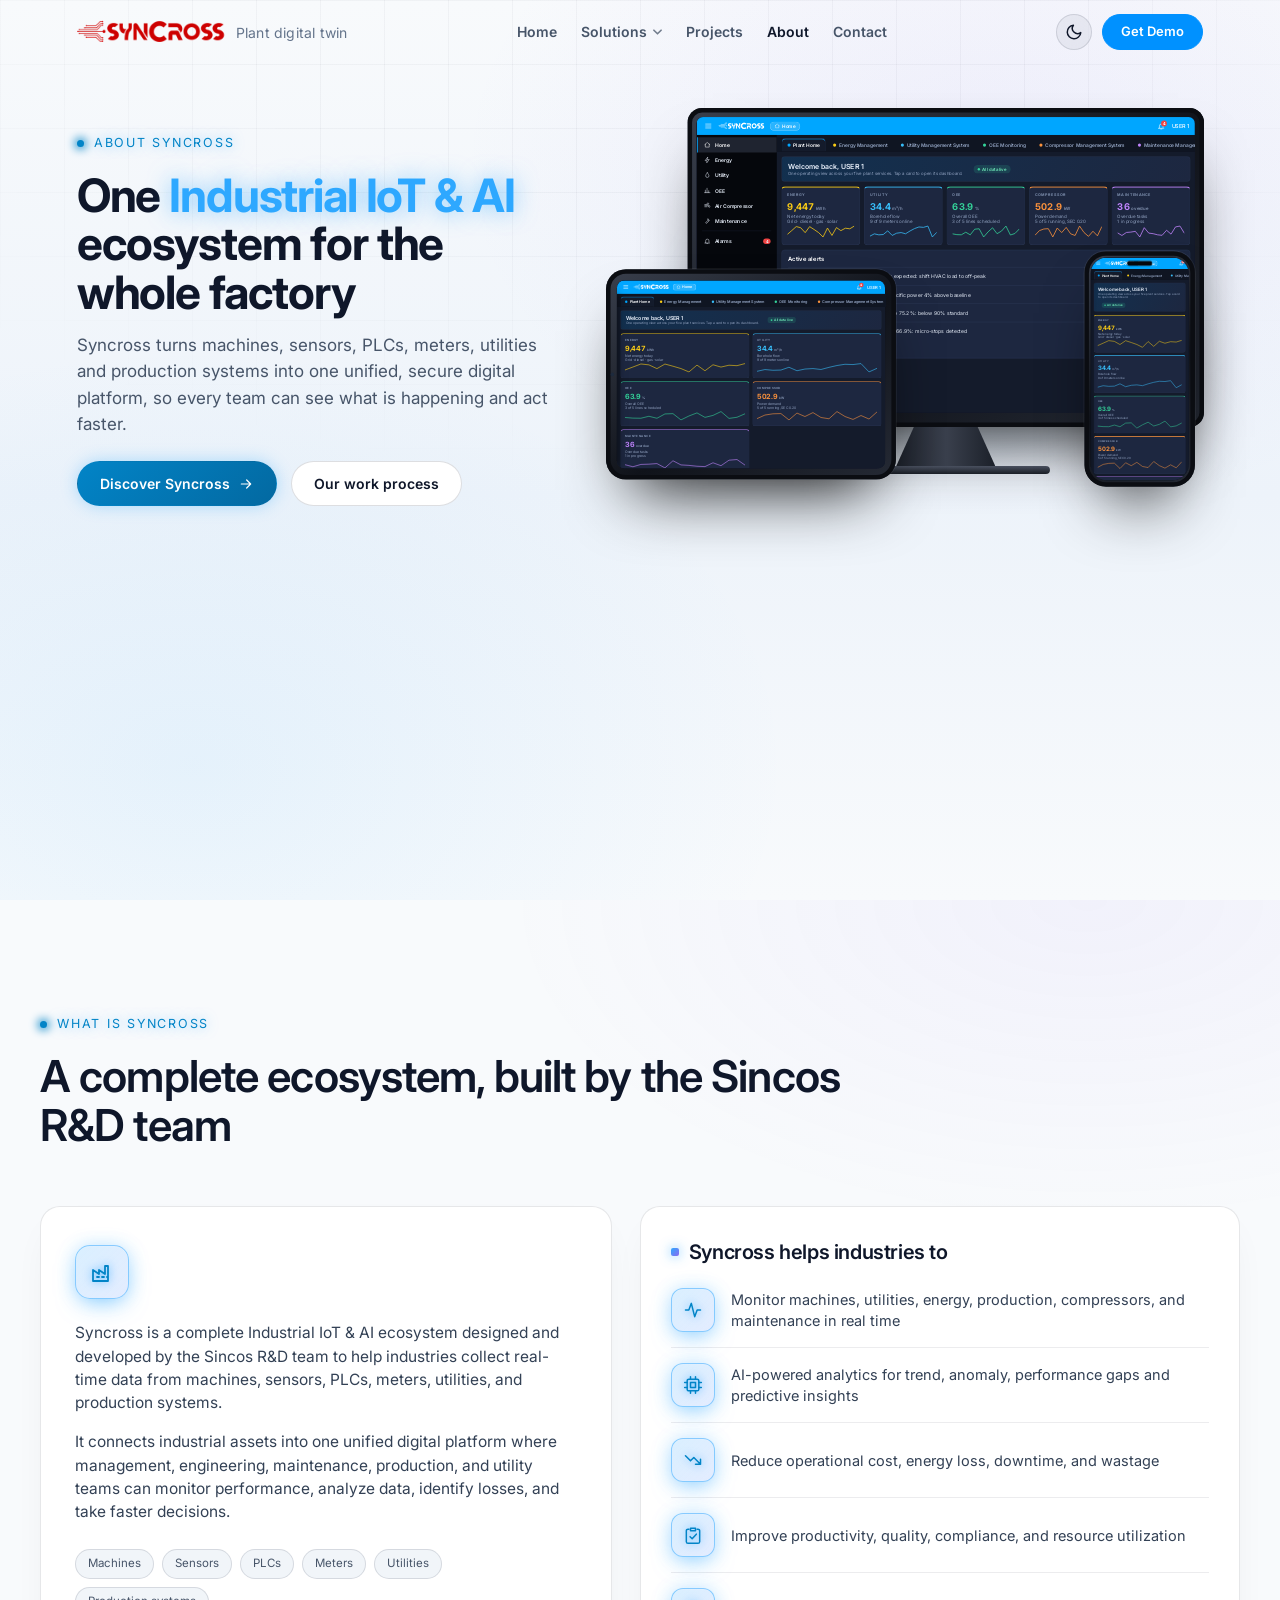
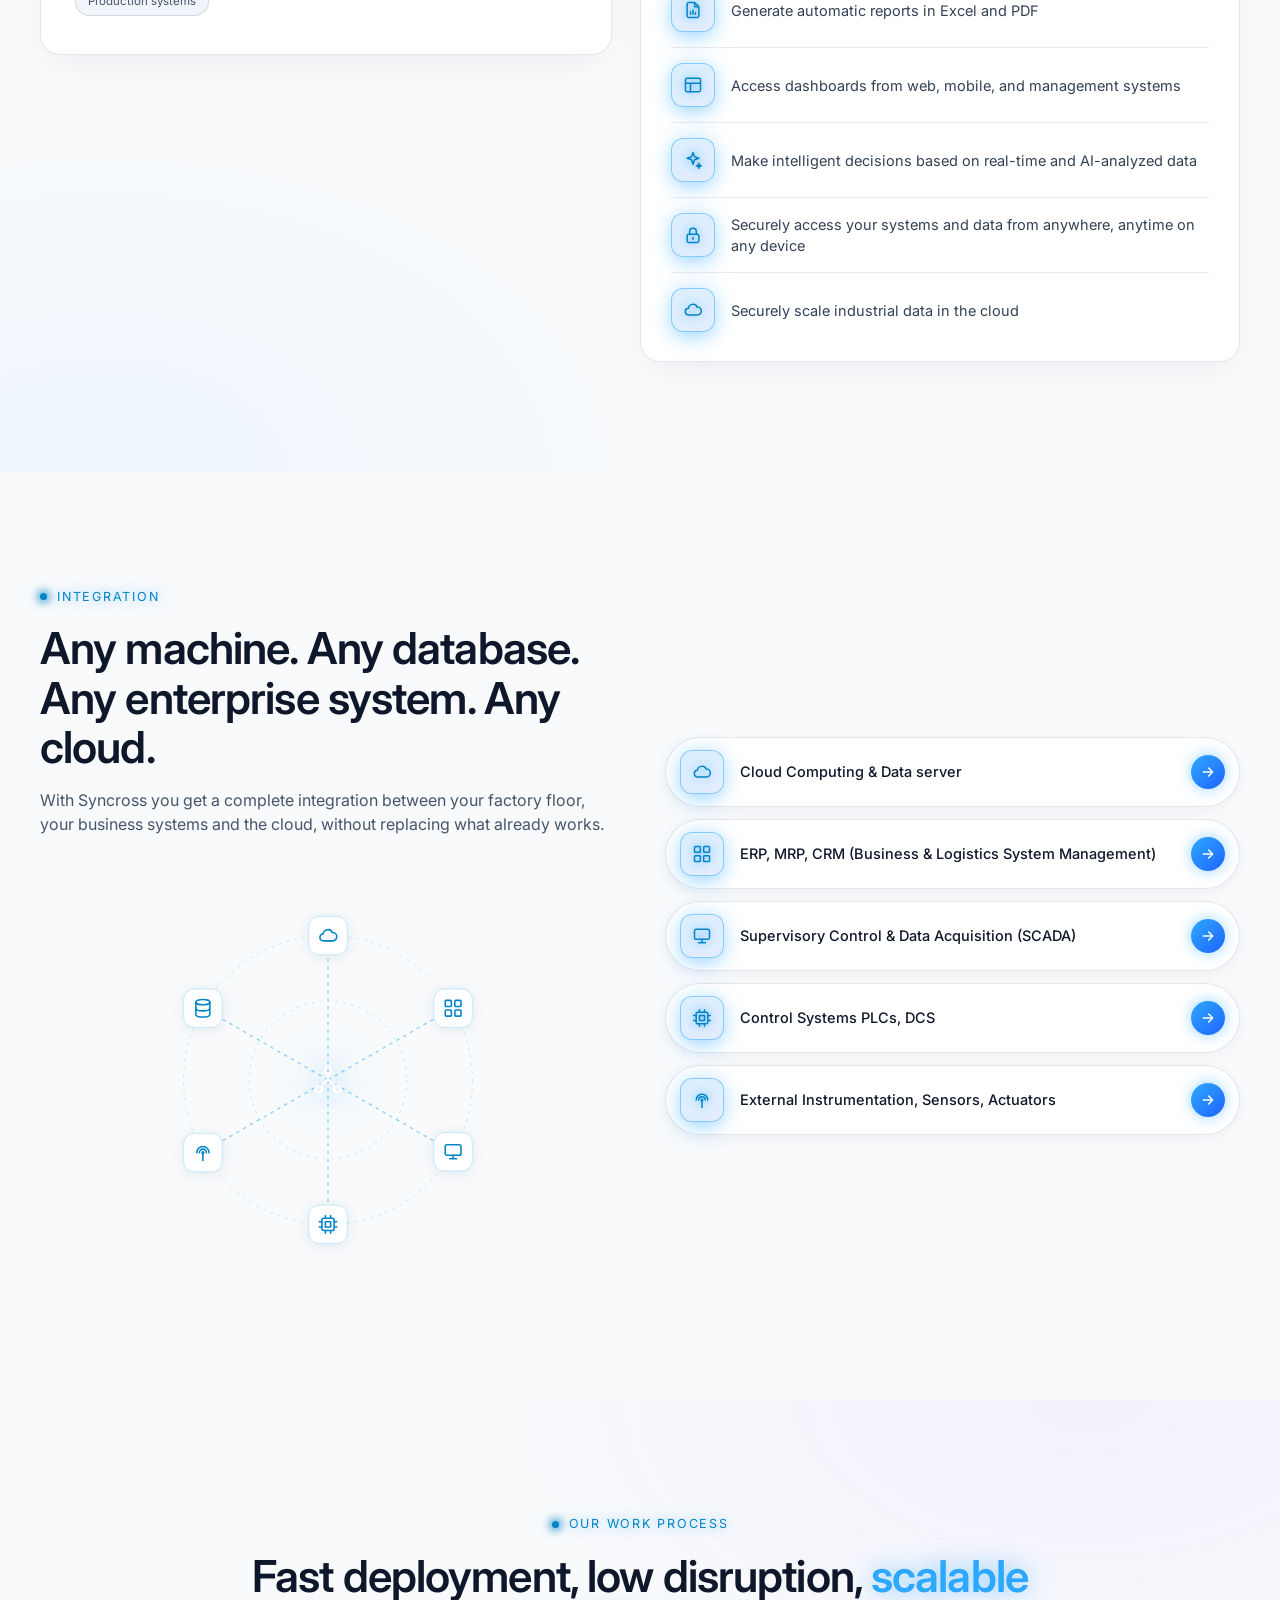
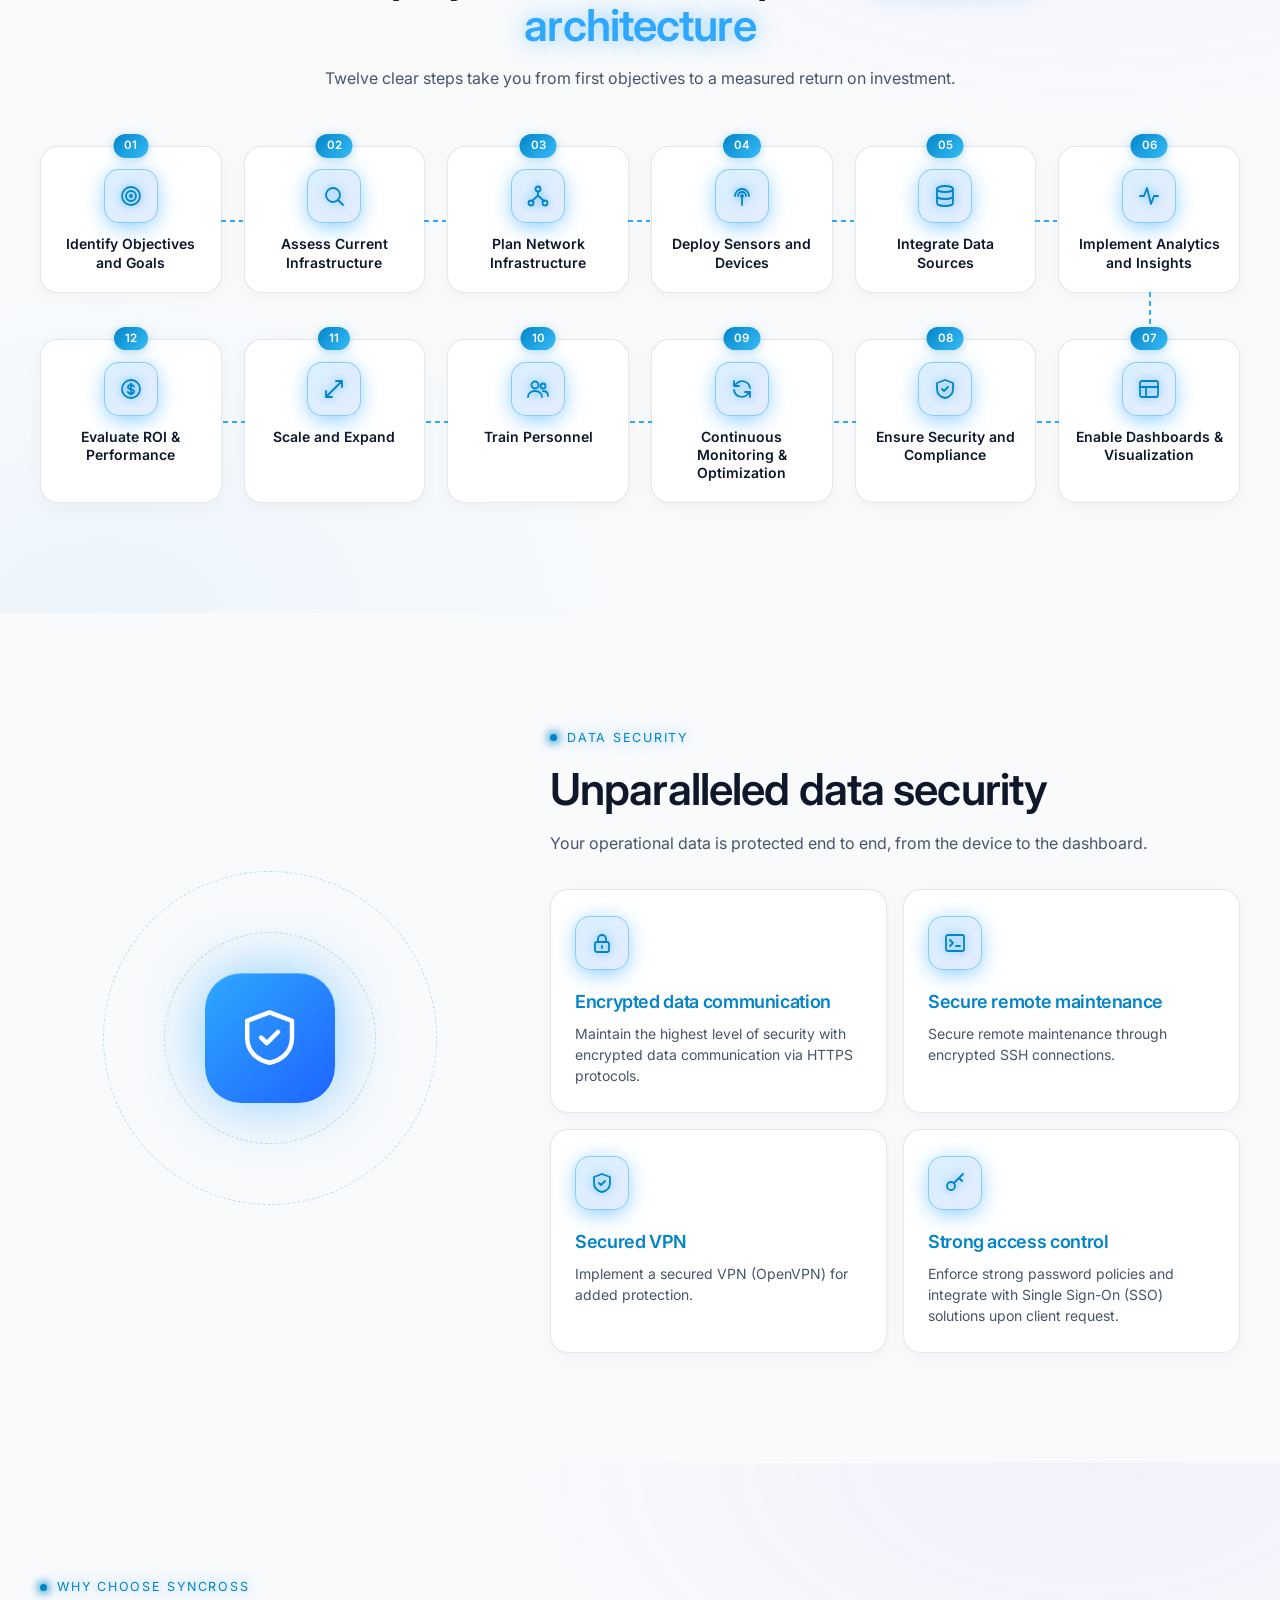
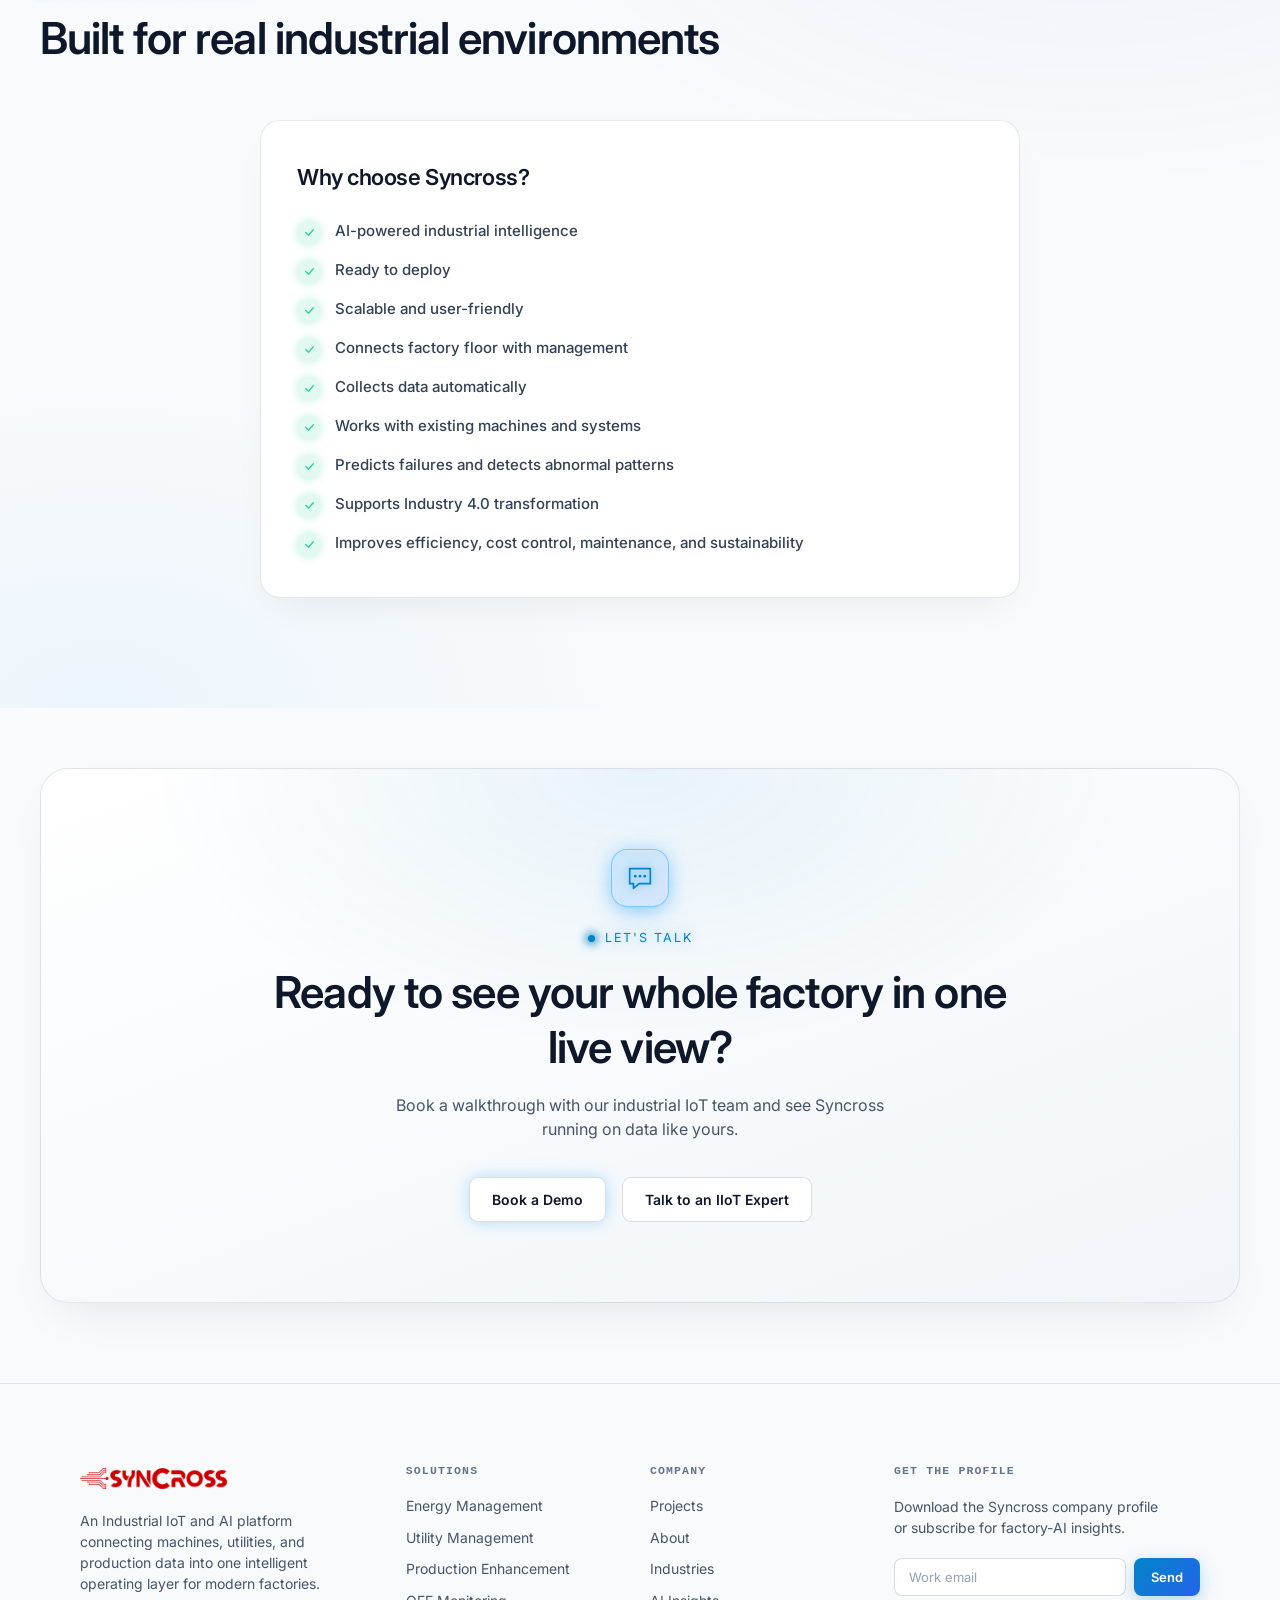
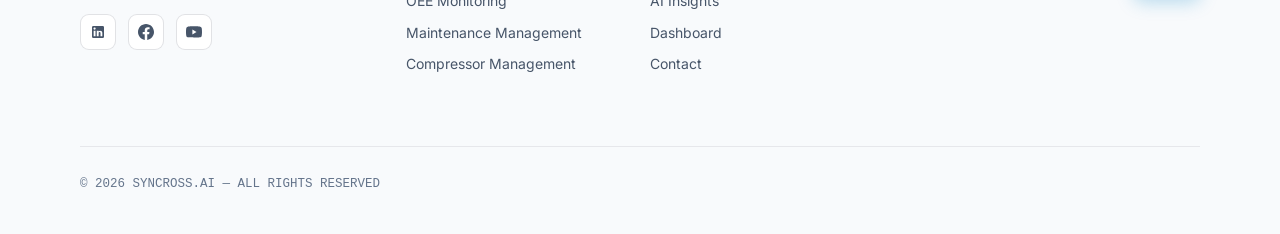
==== commit ece33bf6: "fix(about): prevent iframe max-width clamping to restore desktop & tablet views in device mockups" ====
--- a/about.html
+++ b/about.html
@@ -355,7 +355,7 @@
 .devs-stage{position:absolute;left:0;top:0;width:660px;height:470px;transform-origin:0 0}
 .dv{position:absolute;background:linear-gradient(145deg,#3a404d,#10131a 55%,#252a35);box-shadow:0 40px 70px -28px rgba(0,0,0,.85),0 0 0 1px rgba(255,255,255,.08),inset 0 0 0 5px #0b0d12}
 .dv .scr{position:absolute;overflow:hidden;background:#141b2b}
-.dv iframe{position:absolute;left:0;top:0;border:0;transform-origin:0 0;background:#141b2b}
+.dv iframe{position:absolute !important;left:0 !important;top:0 !important;border:0 !important;transform-origin:0 0 !important;background:#141b2b !important;max-width:none !important;max-height:none !important}
 .dv-desk{left:90px;top:0;width:570px;height:352px;border-radius:16px;padding:0;z-index:1}
 .dv-desk .scr{left:10px;top:10px;width:550px;height:326px;border-radius:7px}
 .dv-desk::before{content:"";position:absolute;left:50%;bottom:-44px;width:110px;height:44px;margin-left:-55px;background:linear-gradient(90deg,#1b2029,#3a404d 50%,#1b2029);clip-path:polygon(18% 0,82% 0,100% 100%,0 100%)}
@@ -637,7 +637,8 @@
 }
 
 </style><link rel="stylesheet" href="navbar.css?v=20261029.1">
-</head><body>
+</head>
+<body class="about-page">
 <svg width="0" height="0" style="position:absolute" aria-hidden="true"><defs>
 <symbol id="i-activity" viewBox="0 0 24 24"><path d="M3 12h4l3-8 4 16 3-8h4"/></symbol>
 <symbol id="i-cpu" viewBox="0 0 24 24"><rect x="5" y="5" width="14" height="14" rx="2"/><rect x="9" y="9" width="6" height="6"/><path d="M9 2v3M15 2v3M9 19v3M15 19v3M2 9h3M2 15h3M19 9h3M19 15h3"/></symbol>
@@ -681,9 +682,9 @@
   
  </div>
  <div class="devs" id="devs" aria-label="Syncross dashboard on desktop, tablet and mobile"><div class="devs-glow"></div><div class="devs-stage" id="devsStage">
-  <div class="dv dv-desk"><div class="scr"><iframe data-w="1280" data-h="782" title="Syncross dashboard - desktop view" loading="lazy"></iframe></div></div>
-  <div class="dv dv-tab"><i></i><div class="scr"><iframe data-w="900" data-h="632" title="Syncross dashboard - tablet view" loading="lazy"></iframe></div></div>
-  <div class="dv dv-ph"><i></i><div class="scr"><iframe data-w="390" data-h="888" title="Syncross dashboard - mobile view" loading="lazy"></iframe></div></div>
+  <div class="dv dv-desk"><div class="scr"><iframe data-w="1280" data-h="782" title="Syncross dashboard - desktop view"></iframe></div></div>
+  <div class="dv dv-tab"><i></i><div class="scr"><iframe data-w="900" data-h="632" title="Syncross dashboard - tablet view"></iframe></div></div>
+  <div class="dv dv-ph"><i></i><div class="scr"><iframe data-w="390" data-h="888" title="Syncross dashboard - mobile view"></iframe></div></div>
  </div></div>
 </div></section>
 
@@ -939,14 +940,14 @@
 <script>
 (function(){
 var DASH="<!DOCTYPE html><html lang=\"en\"><head><meta charset=\"utf-8\"><meta name=\"viewport\" content=\"width=device-width,initial-scale=1\">\n<link href=\"https://fonts.googleapis.com/css2?family=Inter:wght@400;500;600;700&display=swap\" rel=\"stylesheet\">\n<style>\nhtml,body{margin:0;height:100%;background:#141b2b;overflow:hidden;font-family:Inter,system-ui,sans-serif}\n/* ===== Syncross tablet dashboard ===== */\n.sx-wrap-unused{position:relative;max-width:1240px;margin:0 auto}\n#sx{--t:#00a6ff;--bg:#141b2b;--cd:#1d2740;--cd2:#232e4a;--ln:#2d3a58;--tx:#e9f0fb;--mu:#93a4c2;--gold:#7a5a12;--or:#f58a07;--gd:#34d399;--wr:#fbbf24;--bd:#f87171}\n#sx{position:relative;padding:18px 18px 18px 30px;border-radius:44px;background:linear-gradient(145deg,#3a404d,#10131a 55%,#252a35);box-shadow:0 50px 100px -30px rgba(0,0,0,.85),inset 0 0 0 2px rgba(255,255,255,.07),inset 0 0 0 7px #0b0d12}\n#sx .sx-cam{position:absolute;left:11px;top:50%;width:9px;height:9px;margin-top:-4px;border-radius:50%;background:radial-gradient(circle at 35% 35%,#3b5878,#0a0f18);box-shadow:0 0 0 2px #06080c}\n#sx .sx-screen{position:relative;height:720px;border-radius:20px;overflow:hidden;background:var(--bg);color:var(--tx);display:grid;grid-template-rows:46px 1fr;font-family:Inter,system-ui,sans-serif;font-size:13px;text-align:left}\n#sx *{box-sizing:border-box}\n#sx button,#sx select,#sx input{font-family:inherit;font-size:inherit;color:inherit}\n#sx button{cursor:pointer}\n#sx .sx-top{display:flex;align-items:center;gap:12px;padding:0 14px;background:var(--t);color:#fff;min-width:0}\n#sx .sx-top img{height:24px;width:auto;flex:none}\n#sx .sx-ib{background:none;border:0;color:#fff;display:grid;place-items:center;width:30px;height:30px;border-radius:8px;position:relative;flex:none}\n#sx .sx-ib:hover{background:rgba(255,255,255,.2)}\n#sx .sx-ib .bg{position:absolute;top:1px;right:0;min-width:15px;height:15px;border-radius:8px;background:#ef4444;font-size:10px;font-weight:700;display:grid;place-items:center;padding:0 3px}\n#sx .sx-crumb{display:flex;align-items:center;gap:0;min-width:0;overflow:hidden}\n#sx .sx-crumb span{display:flex;align-items:center;gap:6px;background:rgba(255,255,255,.16);border:1px solid rgba(255,255,255,.55);padding:3px 11px;border-radius:14px;font-weight:600;font-size:12px;white-space:nowrap}\n#sx .sx-top .sp{flex:1}\n#sx .sx-user{font-size:14px;font-weight:500;white-space:nowrap}\n#sx .sx-body{display:grid;grid-template-columns:206px 1fr;min-height:0;position:relative}\n#sx .sx-side{background:#05070c;overflow:auto;padding:6px 0;display:flex;flex-direction:column;transition:margin .25s;scrollbar-width:thin}\n#sx .sx-side button{display:flex;align-items:center;gap:11px;width:100%;padding:11px 16px;background:none;border:0;border-left:3px solid transparent;color:#e6edf8;font-weight:600;text-align:left;font-size:13px}\n#sx .sx-side button:hover{background:#121826}\n#sx .sx-side button.on{background:#1f2430;border-left-color:var(--t);color:#fff}\n#sx .sx-side .bg{margin-left:auto;background:#ef4444;border-radius:9px;font-size:10px;padding:1px 6px;font-weight:700}\n#sx .sx-side hr{border:0;border-top:1px solid #1a2132;margin:6px 14px;width:auto}\n#sx .sx-side .pw{margin-top:auto;padding:12px 16px;font-size:11px;color:#6f819f;text-align:center;font-weight:600}\n#sx .sx-main{display:flex;flex-direction:column;min-width:0;min-height:0}\n#sx .sx-tabs{display:flex;gap:4px;padding:8px 12px 0;background:#0f1522;border-bottom:1px solid var(--ln);overflow-x:auto;scrollbar-width:none;flex:none}\n#sx .sx-tabs button{flex:none;display:flex;align-items:center;gap:7px;padding:9px 14px;border:1px solid transparent;border-bottom:0;border-radius:10px 10px 0 0;background:none;color:var(--mu);font-weight:600;font-size:12.5px;white-space:nowrap}\n#sx .sx-tabs button:hover{color:#fff}\n#sx .sx-tabs button.on{background:var(--bg);color:#fff;border-color:var(--ln);box-shadow:inset 0 2px 0 var(--c,var(--t))}\n#sx .sx-tabs button i{width:8px;height:8px;border-radius:50%;background:var(--c)}\n#sx .sx-view{flex:1;overflow:auto;padding:12px;min-height:0;scrollbar-width:thin;scrollbar-color:#3a4a6e transparent}\n#sx .sx-view>*+*{margin-top:12px}\n#sx .row{display:flex;gap:10px;align-items:center;flex-wrap:wrap}\n#sx .row .sp{flex:1}\n#sx .sel{background:var(--cd);border:1px solid #4a5878;border-radius:6px;padding:8px 12px;min-width:150px;outline:none}\n#sx .sel:focus{border-color:var(--t)}\n#sx .g4{display:grid;grid-template-columns:repeat(4,1fr);gap:10px}\n#sx .g3{display:grid;grid-template-columns:repeat(3,1fr);gap:10px}\n#sx .g5{display:grid;grid-template-columns:repeat(5,1fr);gap:10px}\n#sx .g21{display:grid;grid-template-columns:minmax(0,2.1fr) minmax(0,1fr);gap:10px}\n#sx .g2{display:grid;grid-template-columns:repeat(2,minmax(0,1fr));gap:10px}\n#sx .card{background:var(--cd);border:1px solid var(--ln);border-radius:8px;padding:14px 16px;min-width:0;position:relative}\n#sx .card h4{margin:0 0 10px;font:600 15px Inter,system-ui,sans-serif;letter-spacing:0;display:flex;align-items:center;gap:9px;color:#fff}\n#sx .card h4 small{margin-left:auto;font-weight:500;font-size:11px;color:var(--mu)}\n#sx .lbl{font-size:9.5px;letter-spacing:.14em;color:#7e8fad;font-weight:700;text-transform:uppercase}\n#sx .kpi .v{font:700 25px/1.2 Inter,system-ui,sans-serif;margin-top:14px;font-variant-numeric:tabular-nums}\n#sx .kpi .v small{font-size:11.5px;font-weight:500;color:var(--mu);margin-left:5px}\n#sx .kpi .ic{position:absolute;right:16px;top:50%;margin-top:-18px;opacity:.9}\n#sx .kpi{min-height:96px}\n#sx svg.i{fill:none;stroke:currentColor;stroke-width:1.8;stroke-linecap:round;stroke-linejoin:round;flex:none}\n#sx .cx svg{display:block;width:100%;overflow:visible}\n#sx .cx text{fill:#a9b8d2;font-size:10.5px;font-family:Inter,system-ui,sans-serif}\n#sx .cx .gl{stroke:rgba(255,255,255,.14);stroke-dasharray:3 3}\n#sx .cx [data-tip]{transition:opacity .15s}\n#sx .cx rect[data-tip]:hover,#sx .cx path[data-tip]:hover{opacity:.82}\n#sx .cx .col .cl{opacity:0;stroke:rgba(255,255,255,.35);stroke-width:1}\n#sx .cx .col:hover .cl{opacity:1}\n#sx .cx .col rect{fill:transparent}\n#sx .lg{display:flex;flex-wrap:wrap;gap:6px 12px;justify-content:center;margin-top:6px}\n#sx .lg button{display:flex;align-items:center;gap:6px;background:none;border:0;padding:2px 4px;color:#d3def0;font-size:11.5px;border-radius:4px}\n#sx .lg button i{width:26px;height:12px;border-radius:3px;background:var(--c)}\n#sx .lg button.off{opacity:.4;text-decoration:line-through}\n#sx .lg button:hover{background:rgba(255,255,255,.07)}\n#sx .pill{display:inline-flex;align-items:center;gap:6px;padding:3px 10px;border-radius:12px;font-size:11px;font-weight:600;background:rgba(255,255,255,.07);border:1px solid var(--ln)}\n#sx .pill.live{background:rgba(52,211,153,.14);color:#6ee7b7;border-color:transparent}\n#sx .pill.live::before,#sx .dot{content:\"\";width:7px;height:7px;border-radius:50%;background:currentColor;display:inline-block}\n#sx .pill.live::before{content:\"\";width:6px;height:6px;border-radius:50%;background:#34d399;animation:sxp 1.6s infinite}\n@keyframes sxp{50%{opacity:.25}}\n#sx .tip{position:absolute;z-index:30;pointer-events:none;background:rgba(6,10,20,.96);border:1px solid #3b4b70;border-radius:8px;padding:8px 11px;font-size:11.5px;opacity:0;transition:opacity .12s;box-shadow:0 8px 24px rgba(0,0,0,.5);max-width:230px;line-height:1.5;color:#dbe6f8}\n#sx .tip b{display:block;margin-bottom:3px;color:#fff}\n#sx .tip i{display:inline-block;width:9px;height:9px;border-radius:2px;margin-right:7px;vertical-align:-1px}\n#sx .bar{height:5px;border-radius:3px;background:rgba(255,255,255,.08);overflow:hidden}\n#sx .bar i{display:block;height:100%;border-radius:3px;background:var(--c,#9f1239);transition:width .6s}\n#sx table{width:100%;border-collapse:collapse}\n#sx th{font-size:10px;letter-spacing:.08em;text-transform:uppercase;color:#9aabc8;font-weight:600;text-align:left;padding:9px 8px}\n#sx td{padding:11px 8px;border-top:1px solid var(--ln)}\n#sx .xb{background:#2563eb;border:0;border-radius:6px;color:#fff;padding:7px 13px;font-weight:600;font-size:12px}\n#sx .xb:hover{filter:brightness(1.12)}\n#sx .xb.or{background:var(--or)}\n#sx .xb.gh{background:transparent;border:1px solid #4a5878;color:#d3def0}\n#sx .xb.sm{padding:4px 9px;font-size:11px}\n#sx .ai{background:linear-gradient(160deg,#16213c,#2b1d54);border:1px solid #35416a;border-radius:8px;padding:14px 16px;position:relative;min-height:240px;display:flex;flex-direction:column}\n#sx .ai h4{display:flex;align-items:center;gap:8px;margin:0 0 10px;font:600 17px Inter,system-ui,sans-serif;color:#7ccbff}\n#sx .ai .tag{(56,189,248,.18);border:1px solid rgba(56,189,248,.35)}\n#sx .ai .rf{(255,255,255,.08);border:1px solid rgba(255,255,255,.16)}\n#sx .ai .rf.spin svg{animation:sxs .8s linear infinite}\n@keyframes sxs{to{transform:rotate(360deg)}}\n#sx .ai .ok{margin:auto;text-align:center;color:#cfe0fb}\n#sx .ai .ok .big{width:74px;height:74px;border-radius:50%;background:#16a06a;display:grid;place-items:center;margin:0 auto 12px;color:#06251a}\n#sx .ai .ok b{display:block;font-size:14px}\n#sx .ai .ok small{color:#7d8db0;display:block;margin-top:4px}\n#sx .ai .ins{background:rgba(5,10,25,.55);border:1px solid #3a4a80;border-radius:8px;padding:12px 14px;font:11.5px/1.7 ui-monospace,Menlo,Consolas,monospace;color:#d6e2f7;min-height:110px}\n#sx .ai .ins em{display:block;font:700 10px Inter,sans-serif;letter-spacing:.12em;color:#8ea2ff;margin-bottom:8px;font-style:normal}\n#sx .ai .al{margin-top:10px;background:rgba(255,255,255,.05);border-radius:8px;padding:9px 12px;font-size:11.5px}\n#sx .ai .al b{display:block;color:#fff}\n#sx .ai .al small{color:#8fa3c6}\n#sx .chips{display:flex;gap:8px;flex-wrap:wrap}\n#sx .chip{display:flex;align-items:center;gap:8px;background:var(--cd);border:1px solid var(--ln);border-radius:18px;padding:7px 13px;font-weight:600;color:#e3ecfa}\n#sx button.chip:hover{border-color:var(--t)}\n#sx .chip.mt{background:#f0506e;border-color:#f0506e;color:#fff}\n#sx .chip b{font-variant-numeric:tabular-nums}\n#sx .ring{position:relative;width:78px;height:78px;flex:none}\n#sx .ring svg{transform:rotate(-90deg)}\n#sx .ring span{position:absolute;inset:0;display:grid;place-items:center;color:#6ee7b7}\n#sx .delta{font-size:11px;font-weight:600}\n#sx .delta.g{color:#4ade80}#sx .delta.r{color:#f87171}\n#sx .wf{display:grid;grid-template-columns:92px 1fr;gap:5px 8px;align-items:center;font-size:10.5px;color:#a9b8d2}\n#sx .wf .t{position:relative;height:26px;background:rgba(255,255,255,.04);border-radius:3px}\n#sx .wf .t i{position:absolute;top:0;bottom:0;border-radius:3px;display:flex;align-items:center;justify-content:flex-end;padding:0 6px;font-style:normal;font-size:9.5px;color:#fff;white-space:nowrap;transition:all .5s}\n#sx .wf .ax{display:flex;justify-content:space-between;font-size:10px;color:#8696b5;margin-top:2px}\n#sx .line-card{cursor:pointer;transition:border-color .2s,transform .2s}\n#sx .line-card:hover{border-color:var(--t);transform:translateY(-2px)}\n#sx .line-card.on{border-color:var(--t);box-shadow:0 0 0 1px var(--t)}\n#sx .line-card.off{opacity:.55}\n#sx .line-card .hd{display:flex;justify-content:space-between;font-size:10.5px;font-weight:700;letter-spacing:.06em}\n#sx .line-card .hd em{font-style:normal;background:#2a3657;border-radius:4px;padding:1px 6px;font-size:9.5px}\n#sx .line-card .big{font:700 24px Inter,sans-serif;margin:6px 0}\n#sx .line-card .apq{display:grid;grid-template-columns:12px 1fr 38px;gap:3px 6px;align-items:center;font-size:9.5px;color:#9aabc8}\n#sx .cr{display:flex;justify-content:space-between;font-size:12.5px;margin-bottom:5px}\n#sx .cr span:last-child{color:var(--mu)}\n#sx .crow{padding:9px 6px;border-radius:6px;cursor:pointer;border:1px solid transparent}\n#sx .crow:hover{background:rgba(255,255,255,.04)}\n#sx .crow.on{border-color:var(--t);background:rgba(0,166,255,.08)}\n#sx .modal{position:absolute;inset:0;z-index:20;background:rgba(3,6,14,.72);display:flex;align-items:center;justify-content:center;padding:18px;backdrop-filter:blur(3px)}\n#sx .modal .box{background:#121a2c;border:1px solid #475674;border-radius:10px;width:min(780px,100%);max-height:100%;overflow:auto;padding:18px 20px;box-shadow:0 30px 70px rgba(0,0,0,.6)}\n#sx .modal h3{margin:0 0 12px;font:600 18px Inter,sans-serif;display:flex;align-items:center;gap:10px;color:#fff}\n#sx .modal h3 button{margin-left:auto}\n#sx .modal th{background:var(--gold);color:#fff}\n#sx .modal td{border-top:1px solid #243150}\n#sx .modal form{display:flex;gap:8px;flex-wrap:wrap;margin-bottom:12px;padding:10px;background:#0c1322;border-radius:8px;border:1px solid #243150}\n#sx .modal form input,#sx .modal form select{background:#1a2440;border:1px solid #3a4a6e;border-radius:6px;padding:7px 9px;min-width:0;flex:1 1 120px}\n#sx .hm{display:grid;gap:10px;grid-template-columns:repeat(5,minmax(0,1fr))}\n#sx .mod{cursor:pointer;text-align:left;border:1px solid var(--ln);background:var(--cd);border-radius:10px;padding:14px;border-top:3px solid var(--c);transition:transform .2s,border-color .2s}\n#sx .mod:hover{transform:translateY(-3px);border-color:var(--c)}\n#sx .mod .v{font:700 24px Inter,sans-serif;color:var(--c);margin:10px 0 2px;font-variant-numeric:tabular-nums}\n#sx .mod .v small{font-size:11px;color:var(--mu);font-weight:500;margin-left:4px}\n#sx .mod .s{font-size:11.5px;color:var(--mu);min-height:30px}\n#sx .alr{display:flex;gap:12px;align-items:center;padding:11px 4px;border-top:1px solid var(--ln)}\n#sx .alr:first-child{border-top:0}\n#sx .alr .sv{width:9px;height:9px;border-radius:50%;flex:none}\n#sx .alr .sv.bad{background:var(--bd)}#sx .alr .sv.warn{background:var(--wr)}#sx .alr .sv.info{background:#60a5fa}\n#sx .alr .m{font-size:10px;font-weight:700;letter-spacing:.08em;color:var(--mu);text-transform:uppercase;min-width:92px}\n#sx .alr .x{flex:1}\n#sx .alr.ack{opacity:.45}\n#sx .alr em{font-style:normal;color:var(--mu);font-size:11.5px;white-space:nowrap}\n#sx .hint{font-size:11px;color:var(--mu)}\n@media (max-width:980px){\n #sx{padding:12px 12px 12px 22px;border-radius:32px}\n #sx .sx-screen{height:680px}\n #sx .sx-body{grid-template-columns:1fr}\n #sx .sx-side{position:absolute;z-index:15;left:0;top:0;bottom:0;width:216px;margin-left:-230px;box-shadow:12px 0 30px rgba(0,0,0,.6)}\n #sx.open .sx-side{margin-left:0}\n #sx .g4,#sx .g5,#sx .hm{grid-template-columns:repeat(2,minmax(0,1fr))}\n #sx .g21,#sx .g3{grid-template-columns:1fr}\n}\n@media (max-width:560px){\n #sx{padding:8px 8px 8px 14px;border-radius:24px}\n #sx .sx-cam{left:4px}\n #sx .sx-screen{height:640px;border-radius:14px}\n #sx .sx-user{display:none}\n #sx .g2,#sx .g4,#sx .g5,#sx .hm{grid-template-columns:1fr}\n #sx .kpi .v{font-size:21px}\n #sx .alr .m{display:none}\n}\n\n#sx .sx-view.fill{display:flex;flex-direction:column}\n#sx .sx-view.fill>.tk-board{flex:1;min-height:440px}\n#sx .tk-bar{display:flex;align-items:center;gap:12px;flex-wrap:wrap;padding:0 4px}\n#sx .tk-bar .ttl{font:600 19px Inter,sans-serif;color:#fff}\n#sx .tk-ic{width:38px;height:36px;border-radius:6px;background:#2a3452;border:1px solid #3d4a6e;display:grid;place-items:center;color:#c3cfe6}\n#sx .tk-ic.on{border-color:var(--t);color:#fff}\n#sx .tk-div{width:1px;height:26px;background:#3a4668}\n#sx .tk-sw{display:flex;align-items:center;gap:10px;color:#b4c0d8;font-weight:600}\n#sx .tk-sw button{width:42px;height:24px;border-radius:12px;background:#3a4565;border:0;position:relative;padding:0;transition:background .2s}\n#sx .tk-sw button i{position:absolute;left:3px;top:3px;width:18px;height:18px;border-radius:50%;background:#fff;transition:left .2s}\n#sx .tk-sw button.on{background:#2563eb}#sx .tk-sw button.on i{left:21px}\n#sx .xb.tk-add{display:flex;align-items:center;gap:8px;padding:9px 14px;background:#2563eb;font-size:13px}\n#sx .tk-tags{margin-top:2px}\n#sx .tk-board{display:flex;gap:10px;overflow-x:auto;padding-bottom:8px;scrollbar-width:thin;scrollbar-color:#4a5a80 transparent}\n#sx .tk-col{flex:0 0 268px;background:#1a2237;border-radius:10px;display:flex;flex-direction:column;min-height:0;border:1px dashed transparent;transition:border-color .15s,background .15s}\n#sx .tk-col.over{border-color:var(--c);background:#202a44}\n#sx .tk-h{display:flex;align-items:center;gap:8px;padding:12px 14px;font-size:12.5px;font-weight:700;letter-spacing:.02em;text-transform:uppercase;color:#e9f0fb;border-bottom:1px solid #2a3452}\n#sx .tk-h i{width:8px;height:8px;border-radius:50%;background:var(--c)}\n#sx .tk-h b{margin-left:auto;min-width:22px;height:22px;border-radius:11px;background:color-mix(in srgb,var(--c) 28%,#1a2237);color:var(--c);font-size:11px;display:grid;place-items:center;padding:0 6px}\n#sx .tk-list{flex:1;overflow-y:auto;padding:10px;display:flex;flex-direction:column;gap:10px;scrollbar-width:thin;scrollbar-color:#3d4a6e transparent;min-height:0}\n#sx .tk-card{position:relative;background:#222c46;border:1px solid #34405f;border-radius:6px;padding:12px;cursor:grab}\n#sx .tk-card:hover{border-color:#4e6196}\n#sx .tk-card.drag{opacity:.4}\n#sx .tk-t{display:flex;align-items:center;gap:8px}\n#sx .tk-t b{font-size:13.5px;font-weight:600;color:#fff;line-height:1.3;flex:1;min-width:0}\n#sx .tk-ti{flex:none;width:20px;height:20px;border-radius:4px;background:#2563eb;display:grid;place-items:center;color:#fff}\n#sx .tk-lock{flex:none;color:#ef4444;display:grid}\n#sx .tk-km{flex:none;background:none;border:0;color:#c3cfe6;width:22px;height:22px;border-radius:4px;font-size:16px;line-height:1}\n#sx .tk-km:hover{background:rgba(255,255,255,.1)}\n#sx .tk-tag{display:inline-block;margin:9px 0 8px;padding:2px 7px;border-radius:3px;background:#323e5c;border:1px solid #435279;color:#aab6cf;font-size:10px}\n#sx .tk-f{display:flex;align-items:center;justify-content:space-between;gap:6px}\n#sx .tk-avs{display:flex}\n#sx .tk-av{width:24px;height:24px;border-radius:50%;display:grid;place-items:center;font-size:9px;font-weight:700;color:#fff;border:2px solid #222c46;margin-left:-7px}\n#sx .tk-av:first-child{margin-left:0}\n#sx .tk-pill{font-size:10px;font-weight:700;padding:3px 9px;border-radius:10px;border:1px solid;white-space:nowrap}\n#sx .tk-pill.r{background:rgba(239,68,68,.14);border-color:#b53a3a;color:#ff8f8f}\n#sx .tk-pill.g{background:rgba(34,197,94,.12);border-color:#1f8f4a;color:#6ee7a0}\n#sx .tk-pill.y{background:rgba(245,158,11,.12);border-color:#a8730d;color:#fbbf24}\n#sx .tk-more{align-self:center;background:none;border:1px solid #2f6fe0;color:#5b9bff;border-radius:16px;padding:5px 16px;font-size:11.5px;font-weight:700}\n#sx .tk-more:hover{background:rgba(47,111,224,.15)}\n#sx .tk-empty{border:1px dashed #3a4668;border-radius:6px;padding:22px 10px;text-align:center;color:#7d8db0;font-size:12px}\n#sx .tk-menu{position:absolute;z-index:6;right:8px;top:34px;background:#0f1626;border:1px solid #435279;border-radius:8px;padding:6px;min-width:150px;box-shadow:0 12px 30px rgba(0,0,0,.6)}\n#sx .tk-menu small{display:block;padding:4px 8px;font-size:10px;letter-spacing:.1em;text-transform:uppercase;color:#7d8db0}\n#sx .tk-menu button{display:flex;align-items:center;gap:8px;width:100%;background:none;border:0;padding:7px 8px;border-radius:5px;text-align:left;font-size:12px;color:#dbe6f8}\n#sx .tk-menu button:hover{background:rgba(255,255,255,.08)}\n#sx .tk-menu button i{width:8px;height:8px;border-radius:50%}\n#sx .tk-menu .del{color:#ff8f8f}\n#sx .tk-menu hr{border:0;border-top:1px solid #2a3452;margin:4px 0;width:auto}\n#sx .modal form.tk-form{display:grid;gap:12px;background:none;border:0;padding:0;margin:0}\n#sx .tk-form label,#sx .tk-fl{display:grid;gap:5px;font-size:11.5px;color:#9aabc8;font-weight:600}\n#sx .tk-form select,#sx .tk-form input[type=number]{background:#1a2440;border:1px solid #3a4a6e;border-radius:6px;padding:8px 10px;color:#fff;flex:none;width:100%}\n#sx .tk-chk{display:flex;flex-wrap:wrap;gap:6px}\n#sx .tk-chk label{display:flex;align-items:center;gap:5px;background:#1a2440;border:1px solid #3a4a6e;border-radius:14px;padding:4px 9px;font-size:11px;color:#dbe6f8}\n#sx .modal .tk-chk input{flex:none;width:auto;min-width:0;padding:0;margin:0}\n@media (max-width:560px){#sx .tk-col{flex-basis:84%}}\n/* embedded: bare screen, no bezel */\n#sx,#sx.open{padding:0!important;border-radius:0!important;background:none!important;box-shadow:none!important;height:100%}\n#sx .sx-cam{display:none!important}\n#sx .sx-screen{height:100vh!important;border-radius:0!important}\n#sx .sx-top img{filter:brightness(0) invert(1)}\n<\/style><\/head><body><header style=\"display:none\"><img class=\"lg\" alt=\"\" src=\"__LOGO__\"><\/header><div id=\"sx\"><\/div>\n<script>(function(){\nconst root=document.getElementById('sx');if(!root)return;\nconst $=(s,r=root)=>r.querySelector(s),$$=(s,r=root)=>[...r.querySelectorAll(s)];\nconst fmt=(v,d=0)=>v.toLocaleString(undefined,{minimumFractionDigits:d,maximumFractionDigits:d});\nconst esc=s=>String(s).replace(/&/g,'&amp;').replace(/\"/g,'&quot;').replace(/<\/g,'&lt;');\nconst rng=s=>{s>>>=0;return()=>(s=(s*1664525+1013904223)>>>0)/4294967296};\nconst pad=n=>String(n).padStart(2,'0');\nconst dstr=o=>{const d=new Date();d.setDate(d.getDate()+o);return pad(d.getDate())+'/'+pad(d.getMonth()+1)+'/'+d.getFullYear()};\nconst IC={filter:'<path d=\"M3 4h18l-7 8v7l-4 2v-9z\"/>',addtask:'<path d=\"m8 11 3 3 8-8M20 12v7a2 2 0 0 1-2 2H6a2 2 0 0 1-2-2V6a2 2 0 0 1 2-2h8\"/>',lock:'<rect x=\"5\" y=\"11\" width=\"14\" height=\"10\" rx=\"2\"/><path d=\"M8 11V8a4 4 0 0 1 8 0v3\"/>',home:'<path d=\"M3 11 12 3l9 8M5 9.5V20h14V9.5\"/>',bolt:'<path d=\"M13 2 4 14h7l-1 8 9-12h-7z\"/>',drop:'<path d=\"M12 3s6 6.5 6 11a6 6 0 0 1-12 0c0-4.5 6-11 6-11z\"/>',air:'<path d=\"M3 8h11a3 3 0 1 0-3-3M3 12h16a3 3 0 1 1-3 3M3 16h8\"/>',oee:'<path d=\"M5 20V11M11 20V4M17 20v-7M2 20h20\"/>',wrench:'<path d=\"M14.5 6a4 4 0 0 0 5 5l-9.5 9.5a2.1 2.1 0 0 1-3-3L16.500 8a4 4 0 0 0-2-2z\"/>',bell:'<path d=\"M6 17v-6a6 6 0 0 1 12 0v6l2 2H4zM10 21h4\"/>',flame:'<path d=\"M12 22c4 0 7-3 7-7 0-4-3-6-4-10-3 2-5 5-5 8-1-1-2-2-2-4-2 2-3 4-3 6 0 4 3 7 7 7z\"/>',tower:'<path d=\"M12 2v4M8 6h8M9 6 6 22M15 6l3 16M7.500 14h9M6.500 19h11\"/>',exp:'<path d=\"M10 4H4v16h6M9 12h11M16 8l4 4-4 4\"/>',sun:'<circle cx=\"12\" cy=\"12\" r=\"4\"/><path d=\"M12 2v3M12 19v3M2 12h3M19 12h3M5 5l2 2M17 17l2 2M19 5l-2 2M7 17l-2 2\"/>',menu:'<path d=\"M4 6h16M4 12h16M4 18h16\"/>',dl:'<path d=\"M12 4v11M7 11l5 5 5-5M5 20h14\"/>',rf:'<path d=\"M20 11a8 8 0 1 0-2 6M20 4v7h-7\"/>',ok:'<path d=\"m5 12 5 5 9-10\"/>',user:'<circle cx=\"12\" cy=\"8\" r=\"4\"/><path d=\"M4 21a8 8 0 0 1 16 0\"/>',x:'<path d=\"M6 6l12 12M18 6 6 18\"/>',gear:'<circle cx=\"12\" cy=\"12\" r=\"3\"/><path d=\"M12 2v3M12 19v3M2 12h3M19 12h3M5 5l2 2M17 17l2 2M19 5l-2 2M7 17l-2 2\"/>',co2:'<text x=\"1\" y=\"16\" font-size=\"11\" font-weight=\"700\" fill=\"currentColor\" stroke=\"none\">CO\u2082<\/text>'};\nconst ico=(n,s=18)=>`<svg class=\"i\" width=\"${s}\" height=\"${s}\" viewBox=\"0 0 24 24\">${IC[n]||''}<\/svg>`;\n\n/* ---------- chart helpers ---------- */\nconst nice=m=>{const p=Math.pow(10,Math.floor(Math.log10(m||1))),f=m/p;return(f<=1?1:f<=2?2:f<=2.5?2.5:f<=5?5:10)*p};\nconst M={l:42,r:10,t:8,b:26};\nfunction grid(w,h,mx,n=5,fm=v=>fmt(v),mn=0){let s='';const ih=h-M.t-M.b;for(let i=0;i<=n;i++){const v=mn+(mx-mn)*i/n,y=M.t+ih-ih*i/n;s+=`<line class=\"gl\" x1=\"${M.l}\" x2=\"${w-M.r}\" y1=\"${y}\" y2=\"${y}\"/><text x=\"${M.l-6}\" y=\"${y+3.5}\" text-anchor=\"end\">${fm(v)}<\/text>`}return s}\nfunction xl(labels,w,h,every){let s='';const bw=(w-M.l-M.r)/labels.length,st=every||Math.max(1,Math.ceil(labels.length/Math.max(2,((w-M.l-M.r)/78|0))));labels.forEach((l,i)=>{if(i%st===0)s+=`<text x=\"${M.l+bw*(i+.5)}\" y=\"${h-8}\" text-anchor=\"middle\">${l}<\/text>`});return s}\nconst svg=(w,h,b)=>`<svg viewBox=\"0 0 ${w} ${h}\" width=\"${w}\" height=\"${h}\">${b}<\/svg>`;\n(function(){const sxEl=document.getElementById('sx');if(!sxEl)return;const q=new Set();let raf=0;\n const fit=sv=>{if(sv.dataset.fit==='1')return;const h=+sv.getAttribute('height'),w=+sv.getAttribute('width');if(!h||!w)return;\n  const R0=sv.getBoundingClientRect();if(!R0.width)return;const k=R0.width/w;\n  const ts=[...sv.querySelectorAll('text')].filter(t=>Math.abs(+t.getAttribute('y')-(h-8))<.5&&t.getAttribute('text-anchor')==='middle');\n  sv.dataset.fit='1';if(ts.length<2)return;\n  const boxes=()=>ts.filter(t=>t.isConnected).map(t=>{const r=t.getBoundingClientRect();return{t,l:r.left,r:r.right}}).sort((a,b)=>a.l-b.l);\n  const clash=()=>{const b=boxes();for(let i=1;i<b.length;i++)if(b[i].l<b[i-1].r+3)return true;return false};\n  if(clash()){\n   if(ts.length>8){let keep=-1e9;boxes().forEach(o=>{if(o.l<keep+6)o.t.remove();else keep=o.r})}\n   else{ts.forEach(t=>{t.dataset.o=t.textContent;const x=t.getAttribute('x'),p=t.textContent.split(' ');if(p.length>1){t.textContent='';t.innerHTML=`<tspan x=\"${x}\">${p[0]}<\/tspan><tspan x=\"${x}\" dy=\"11\">${p.slice(1).join(' ')}<\/tspan>`}});\n    if(clash())ts.forEach(t=>{const x=+t.getAttribute('x');t.textContent=t.dataset.o;t.setAttribute('text-anchor','end');t.setAttribute('transform',`rotate(-38 ${x} ${h-8})`)})}}\n  let bt=0;ts.forEach(t=>{if(t.isConnected)bt=Math.max(bt,t.getBoundingClientRect().bottom)});\n  const nh=Math.ceil((bt-R0.top)/k+6);if(nh>h){sv.setAttribute('height',nh);sv.setAttribute('viewBox',`0 0 ${w} ${nh}`)}};\n new MutationObserver(ms=>{ms.forEach(m=>m.addedNodes.forEach(n=>{if(n.nodeType!==1)return;if(n.tagName==='svg')q.add(n);else if(n.querySelectorAll)n.querySelectorAll('svg').forEach(v=>q.add(v))}));\n  if(!raf)raf=requestAnimationFrame(()=>{raf=0;q.forEach(fit);q.clear()})}).observe(sxEl,{childList:true,subtree:true});})();\nfunction cStack(el,d,hid,h=260){const w=el.clientWidth||600,ih=h-M.t-M.b,vis=d.series.filter(s=>!hid.has(s.name)),tot=d.labels.map((_,i)=>vis.reduce((a,s)=>a+s.v[i],0)),mx=nice(Math.max(...tot,1)),bw=(w-M.l-M.r)/d.labels.length;let b=grid(w,h,mx);\n d.labels.forEach((lb,i)=>{let y0=0;const tip=lb+'|'+d.series.filter(s=>!hid.has(s.name)).map(s=>`${s.color}~${s.name}: ${fmt(s.v[i],1)} kWh`).join('|');vis.forEach(s=>{const hh=s.v[i]/mx*ih;b+=`<rect data-tip=\"${esc(tip)}\" x=\"${M.l+i*bw+bw*.14}\" width=\"${bw*.72}\" y=\"${M.t+ih-y0-hh}\" height=\"${Math.max(0,hh)}\" fill=\"${s.color}\"/>`;y0+=hh})});\n el.innerHTML=svg(w,h,b+xl(d.labels,w,h)+`<text x=\"${w/2}\" y=\"${h+6}\" opacity=\"0\"><\/text>`)}\nfunction cPie(el,items,inner=0){const tot=items.reduce((a,i)=>a+i.v,0)||1,sz=Math.min(el.clientWidth||300,el.dataset.max?+el.dataset.max:260),R=sz/2-4,c=sz/2;let a=-Math.PI/2,b='';\n items.forEach(it=>{const f=it.v/tot;if(f<=0)return;const tip=`${it.name}|${it.color}~${fmt(it.v,it.d||1)} ${it.u||''} (${fmt(f*100,1)}%)`;\n  if(f>.9999){b+=`<circle data-tip=\"${esc(tip)}\" cx=\"${c}\" cy=\"${c}\" r=\"${R}\" fill=\"${it.color}\"/>`;return}\n  const a2=a+f*Math.PI*2,x1=c+R*Math.cos(a),y1=c+R*Math.sin(a),x2=c+R*Math.cos(a2),y2=c+R*Math.sin(a2),lg=f>.5?1:0;\n  if(inner){const r=R*inner,x3=c+r*Math.cos(a2),y3=c+r*Math.sin(a2),x4=c+r*Math.cos(a),y4=c+r*Math.sin(a);b+=`<path data-tip=\"${esc(tip)}\" d=\"M${x1} ${y1}A${R} ${R} 0 ${lg} 1 ${x2} ${y2}L${x3} ${y3}A${r} ${r} 0 ${lg} 0 ${x4} ${y4}Z\" fill=\"${it.color}\" stroke=\"#1d2740\" stroke-width=\"2\"/>`}\n  else b+=`<path data-tip=\"${esc(tip)}\" d=\"M${c} ${c}L${x1} ${y1}A${R} ${R} 0 ${lg} 1 ${x2} ${y2}Z\" fill=\"${it.color}\"/>`;a=a2});\n el.innerHTML=`<div style=\"display:flex;justify-content:center\">${svg(sz,sz,b)}<\/div>`}\nfunction smooth(p){return p.map((q,i)=>i?`C${(p[i-1][0]+q[0])/2} ${p[i-1][1]} ${(p[i-1][0]+q[0])/2} ${q[1]} ${q[0]} ${q[1]}`:`M${q[0]} ${q[1]}`).join('')}\nfunction cLine(el,d,h=250){const w=el.clientWidth||600,ih=h-M.t-M.b,iw=w-M.l-M.r,n=d.labels.length,mx=d.max||nice(Math.max(...d.series.flatMap(s=>s.v))*1.05),bx=i=>M.l+iw*i/(n-1),by=v=>M.t+ih-v/mx*ih;let b=grid(w,h,mx,5,d.fm||(v=>fmt(v)));\n b+=xl(d.labels.map(l=>l),w,h,Math.max(1,Math.ceil(n/Math.max(2,iw/78|0))));\n d.series.forEach(s=>{const p=s.v.map((v,i)=>[bx(i),by(v)]);b+=`<path d=\"${smooth(p)}\" fill=\"none\" stroke=\"${s.color}\" stroke-width=\"2\"/>`;if(n<=30)p.forEach(q=>b+=`<circle cx=\"${q[0]}\" cy=\"${q[1]}\" r=\"2.6\" fill=\"${s.color}\"/>`)});\n d.labels.forEach((l,i)=>{const tip=l+'|'+d.series.map(s=>`${s.color}~${s.name}: ${fmt(s.v[i],d.dec??2)} ${d.unit||''}`).join('|'),x=bx(i),cw=iw/(n-1);b+=`<g class=\"col\"><line class=\"cl\" x1=\"${x}\" x2=\"${x}\" y1=\"${M.t}\" y2=\"${M.t+ih}\"/><rect data-tip=\"${esc(tip)}\" x=\"${x-cw/2}\" y=\"${M.t}\" width=\"${cw}\" height=\"${ih}\"/><\/g>`});\n el.innerHTML=svg(w,h,b)}\nfunction cBars(el,d,h=220){const w=el.clientWidth||400,ih=h-M.t-M.b,mx=d.max,bw=(w-M.l-M.r)/d.items.length;let b=grid(w,h,mx,d.n||5,v=>fmt(v)+(d.pc?'%':''));d.items.forEach((it,i)=>{const hh=Math.max(0,it.v/mx*ih);b+=`<rect data-tip=\"${esc(it.name+'|'+it.color+'~'+fmt(it.v,1)+(d.pc?'%':''))}\" x=\"${M.l+i*bw+bw*.2}\" width=\"${bw*.6}\" y=\"${M.t+ih-hh}\" height=\"${hh}\" fill=\"${it.color}\" rx=\"2\"/><text x=\"${M.l+bw*(i+.5)}\" y=\"${h-8}\" text-anchor=\"middle\">${it.name}<\/text>`});el.innerHTML=svg(w,h,b)}\nfunction cGroup(el,d,hid,h=220){const w=el.clientWidth||600,ih=h-M.t-M.b,k=d.series.filter(s=>!hid.has(s.name)),gw=(w-M.l-M.r)/d.labels.length;let b=grid(w,h,100,5,v=>v+'%');\n d.labels.forEach((lb,i)=>{const bw=gw*.7/Math.max(1,k.length);k.forEach((s,j)=>{const v=s.v[i],hh=v/100*ih,tip=lb+'|'+d.series.map(q=>`${q.color}~${q.name}: ${fmt(q.v[i],1)}%`).join('|');b+=`<rect data-tip=\"${esc(tip)}\" x=\"${M.l+i*gw+gw*.15+j*bw}\" width=\"${Math.max(0.5,bw-1)}\" y=\"${M.t+ih-hh}\" height=\"${hh}\" fill=\"${s.color}\" rx=\"1.5\" opacity=\"${d.dim&&d.dim[i]?.35:1}\"/>`});b+=`<text x=\"${M.l+gw*(i+.5)}\" y=\"${h-8}\" text-anchor=\"middle\" ${d.dim&&d.dim[i]?'opacity=\".4\"':''}>${lb}<\/text>`});el.innerHTML=svg(w,h,b)}\nfunction cDual(el,d,h=200){const w=el.clientWidth||600,ih=h-M.t-M.b,R=34,mA=nice(Math.max(...d.a)),mB=nice(Math.max(...d.b)),gw=(w-M.l-R-M.r)/d.labels.length;let b='';\n for(let i=0;i<=4;i++){const y=M.t+ih-ih*i/4;b+=`<line class=\"gl\" x1=\"${M.l}\" x2=\"${w-R-M.r}\" y1=\"${y}\" y2=\"${y}\"/><text x=\"${M.l-6}\" y=\"${y+3.5}\" text-anchor=\"end\">${fmt(mA*i/4)}<\/text><text x=\"${w-R-M.r+6}\" y=\"${y+3.5}\">${fmt(mB*i/4)}<\/text>`}\n d.labels.forEach((lb,i)=>{const ha=d.a[i]/mA*ih,hb=d.b[i]/mB*ih,tip=lb+`|#6366f1~Air output: ${fmt(d.a[i])} m\u00b3|#84cc16~Energy: ${fmt(d.b[i])} kWh`;b+=`<rect data-tip=\"${esc(tip)}\" x=\"${M.l+i*gw+gw*.1}\" width=\"${gw*.38}\" y=\"${M.t+ih-ha}\" height=\"${ha}\" fill=\"#6366f1\" rx=\"1.5\"/><rect data-tip=\"${esc(tip)}\" x=\"${M.l+i*gw+gw*.52}\" width=\"${gw*.38}\" y=\"${M.t+ih-hb}\" height=\"${hb}\" fill=\"#84cc16\" rx=\"1.5\"/>`;});\n const st=Math.max(1,Math.ceil(d.labels.length/Math.max(2,((w-M.l-R-M.r)/70|0))));d.labels.forEach((l,i)=>{if(i%st===0)b+=`<text x=\"${M.l+gw*(i+.5)}\" y=\"${h-8}\" text-anchor=\"middle\">${l}<\/text>`});el.innerHTML=svg(w,h,b)}\nconst spark=(v,c,w=120,h=34)=>{const mn=Math.min(...v),mx=Math.max(...v),sp=mx-mn||1,p=v.map((x,i)=>[i*w/(v.length-1),h-3-(x-mn)/sp*(h-6)]);return`<svg width=\"100%\" height=\"${h}\" viewBox=\"0 0 ${w} ${h}\" preserveAspectRatio=\"none\"><path d=\"${p.map((q,i)=>(i?'L':'M')+q[0].toFixed(1)+' '+q[1].toFixed(1)).join('')}\" fill=\"none\" stroke=\"${c}\" stroke-width=\"2\" vector-effect=\"non-scaling-stroke\"/><\/svg>`};\nconst legend=(items,hid,k)=>`<div class=\"lg\">${items.map(i=>`<button class=\"${hid.has(i.name)?'off':''}\" style=\"--c:${i.color}\" data-act=\"leg\" data-k=\"${k}\" data-n=\"${esc(i.name)}\"><i><\/i>${i.name}<\/button>`).join('')}<\/div>`;\nconst hrs=n=>{const o=[];for(let i=0;i<n;i++){const h=(14+i)%24;o.push(`${pad(h%12||12)}:00 ${h<12?'AM':'PM'}`)}return o};\nconst days=n=>{const o=[];for(let i=n-1;i>=0;i--){const d=new Date();d.setDate(d.getDate()-i);o.push(d.toLocaleDateString(undefined,{month:'short',day:'numeric'}))}return o};\nconst lab=(r)=>r==='24h'?hrs(24):days(r==='7d'?7:30);\nconst RNG={'24h':'Last 24 Hours','7d':'Last 7 Days','30d':'Last 30 Days'};\nconst rsel=(k,v)=>`<select class=\"sel\" data-chg=\"${k}\">${Object.entries(RNG).map(([a,b])=>`<option value=\"${a}\" ${a===v?'selected':''}>${b}<\/option>`).join('')}<\/select>`;\n\n/* ---------- state ---------- */\nconst S={tab:'home',en:{r:'24h',hid:new Set()},ut:{mode:'live',met:'flow',r:'24h',exp:false,ai:0,ser:null},oe:{line:null,shift:'all',hid:new Set()},cp:{met:'pressure',sel:null,ai:0},mt:null,al:{f:'all'}};\nconst TABS=[{id:'home',n:'Plant Home',i:'home',c:'#00a6ff'},{id:'en',n:'Energy Management',i:'bolt',c:'#facc15'},{id:'ut',n:'Utility Management System',i:'drop',c:'#38bdf8'},{id:'oe',n:'OEE Monitoring',i:'oee',c:'#34d399'},{id:'cp',n:'Compressor Management System',i:'air',c:'#fb923c'},{id:'mt',n:'Maintenance Management',i:'wrench',c:'#c084fc'}];\nconst SIDE={home:'Home',en:'Energy',ut:'Utility',oe:'OEE',cp:'Air Compressor',mt:'Maintenance'};\nconst CRUMB={home:'Home',en:'Energy Management',ut:'Utility Management',oe:'OEE Monitoring',cp:'Compressor Management',mt:'Maintenance \u203a Task Center',al:'Alarms'};\n\n/* ---------- data: energy ---------- */\nconst EC={};\nfunction enData(r){if(EC[r])return EC[r];const n=r==='24h'?24:r==='7d'?7:30,mult=r==='24h'?1:r==='7d'?7:30,R=rng(r==='24h'?11:r==='7d'?22:33),T={grid:5752.94,diesel:2289.64,gas:1841.10,solar:414.99},tg=(k)=>T[k]*mult*(r==='24h'?1:.96+R()*.08);\n const prof=Array.from({length:n},(_,i)=>r==='24h'?(i>=2&&i<=6?1.7:.78+R()*.3):.88+R()*.25),sh=i=>{const h=(14+i)%24;return r==='24h'?(h>=7&&h<=17?Math.sin(Math.PI*(h-6)/12):0):.6+R()*.8};\n const mk=(k,name,color,f)=>{const raw=Array.from({length:n},(_,i)=>f(i)*(.88+R()*.24)),s=raw.reduce((a,b)=>a+b,0)||1,t=tg(k);return{name,color,v:raw.map(x=>x/s*t)}};\n return EC[r]={labels:lab(r),series:[mk('grid','Grid','#5470c6',i=>prof[i]),mk('diesel','Diesel Gen.','#91cc75',i=>prof[i]*(i%5===1?1.3:1)),mk('gas','Gas Gen.','#fac858',i=>prof[i]),mk('solar','Solar','#ee6666',sh)],exp:851.39*mult*(r==='24h'?1:.96+R()*.08)}}\nconst sum=a=>a.reduce((x,y)=>x+y,0);\n\n/* ---------- data: utility ---------- */\nconst UD0=[20.5,31,37.5,38,36.5,29.5,29.5,32,34.5,35,36,12,10.5,12,14.5,17,19.5,19.5,9.5,9.5,15.5,19,27.5,30.6];\nfunction utSeries(){const r=S.ut.r,n=r==='24h'?24:r==='7d'?7:30;if(r==='24h'){if(!S.ut.ser||S.ut.ser.r!==r){const R=rng(5);S.ut.ser={r,labels:hrs(24),a:UD0.slice(),b:UD0.map((v,i)=>i===23?3.79:3.2+R()*1.3)}}}else{const R=rng(r==='7d'?71:72);S.ut.ser={r,labels:lab(r),a:Array.from({length:n},()=>600+R()*260),b:Array.from({length:n},()=>70+R()*30)}}return S.ut.ser}\n\n/* ---------- data: OEE ---------- */\nconst LINES=[{n:'Roma K10',u:23632,A:83.0,P:93.7,Q:93.7,os:4.1},{n:'Protel M40',u:23752,A:81.4,P:75.2,Q:94.3},{n:'Vortex X12',u:0,A:0,P:0,Q:0},{n:'Falcon R3',u:17292,A:88.8,P:66.9,Q:99.6},{n:'Nexon T8',u:0,A:0,P:0,Q:0}];\nconst SHIFT={all:0,A:2.1,B:-1.8,C:-3.4},SHN={all:'All Shifts',A:'Shift A (06\u201314)',B:'Shift B (14\u201322)',C:'Shift C (22\u201306)'};\nfunction oeLines(){const d=SHIFT[S.oe.shift];return LINES.map((l,i)=>{if(!l.u)return{...l,O:0,i};const A=Math.min(99,l.A+d);return{...l,A,O:A*l.P*l.Q/1e4,i}})}\nfunction oeAgg(){const L=oeLines(),act=L.filter(l=>l.u),sel=S.oe.line!=null?L[S.oe.line]:null;if(sel&&sel.u)return{A:sel.A,P:sel.P,Q:sel.Q,O:sel.O,u:sel.u,name:sel.n};const tu=sum(act.map(l=>l.u)),w=k=>sum(act.map(l=>l[k]*l.u))/tu;const A=w('A'),P=w('P'),Q=w('Q');return{A,P,Q,O:A*P*Q/1e4,u:tu,name:'All Lines'}}\n\n/* ---------- data: compressors ---------- */\nconst COMP=[{n:'SmartComp_5',kwh:3042.30},{n:'SmartComp_4',kwh:2652.15},{n:'SmartComp_2',kwh:2421.91},{n:'SmartComp_1',kwh:2121.61},{n:'SmartComp_3',kwh:1751.38}];\nconst CTOT=sum(COMP.map(c=>c.kwh));\nconst cpHours=(share)=>{const R=rng(9),o={labels:hrs(24).map(l=>l.replace(':00','')),a:[],b:[]};for(let i=0;i<24;i++){const f=.85+R()*.3+(i>=1&&i<=11?.12:0);o.a.push(59928.87/24*f*share);o.b.push(11989.35/24*f*share)}return o};\nconst cpMet={pressure:{n:'Header pressure',u:'bar',base:8.24,amp:.18,max:10,sub:'Pressure (bar)'},air:{n:'Air demand',u:'m\u00b3/h',base:2496,amp:90,max:3200,sub:'Air demand (m\u00b3/h)'},power:{n:'Power demand',u:'kW',base:520,amp:30,max:700,sub:'Power (kW)'}};\n\n/* ---------- data: maintenance ---------- */\nconst TK_COLS=[['pending','Pending','#8b95a8'],['todo','To Do','#3b82f6'],['prog','In Progress','#f59e0b'],['review','In Review','#a855f7'],['done','Complete','#22c55e'],['hold','On Hold','#f97316']];\nconst TK_TAGS=['Heat press','Theobit','Copower','Bag sewing','Fabric tuning','Sclavos'];\nconst TK_TITLES=['HMI Fault','Power Failure','Safety Issue','Motor Overload','Circuit Breaker Trip','VFD Fault','Mechanical Jam','Environmental Issue','Cooling System Failure','Network Communication Failure'];\nconst TK_PPL=['NU','SA','MD','IZ','MO','LA','TA','NI','SI'],TK_ME='IZ';\nS.mt=(()=>{const R=rng(77),T=[];let id=1;const pk=a=>a[R()*a.length|0],add=(col,title,tag,ppl,h,cd)=>T.push({id:id++,col,title,tag,ppl,h,cd});\n const gen=(col,n,lo,hi)=>{for(let i=0;i<n;i++){const p=[pk(TK_PPL)];if(R()>.45){const q=pk(TK_PPL);if(q!==p[0])p.push(q)}add(col,pk(TK_TITLES),pk(TK_TAGS),p,-(lo+(R()*(hi-lo)|0)))}};\n add('pending','HMI Fault','Heat press',['NI','SA'],-28);add('pending','Power Failure','Theobit',['NU'],-28);add('pending','Safety Issue','Copower',['MO','IZ'],-1567);add('pending','Motor Overload','Theobit',['NU'],-361);gen('pending',19,26,1500);\n add('todo','Power Failure','Theobit',['NI','SA'],-28);add('todo','Circuit Breaker Trip','Bag sewing',['MD'],-28);add('todo','Power Failure','Theobit',['SI','LA'],-387);add('todo','VFD Fault','Copower',['SA'],-28);gen('todo',5,26,900);\n add('prog','Mechanical Jam','Fabric tuning',['MO'],-1567);add('review','Environmental Issue','Theobit',['NI','SA'],-28);\n add('done','Cooling System Failure','Sclavos',['TA','IZ'],0,192);add('done','Network Communication Failure','Fabric tuning',['IZ','TA'],0,1686);\n add('hold','Safety Issue','Copower',['LA'],-52);add('hold','HMI Fault','Heat press',['SI'],12);add('hold','Motor Overload','Sclavos',['MD','IZ'],-210);\n return{tasks:T,nid:id,show:{},my:false,tag:'all',fOpen:false,menu:null,modal:null,get over(){return this.tasks.filter(t=>t.col!=='done'&&t.h<0)}}})();\n\n/* ---------- alarms ---------- */\nconst AL0=[{id:1,m:'Energy',s:'warn',t:'Evening demand peak expected: shift HVAC load to off-peak',w:'8 min ago',go:'en'},{id:2,m:'Utility',s:'info',t:'Borehole pump P-2 specific power 4% above baseline',w:'25 min ago',go:'ut'},{id:3,m:'OEE',s:'warn',t:'Protel M40 performance 75.2%: below 90% standard',w:'41 min ago',go:'oe'},{id:4,m:'OEE',s:'bad',t:'Falcon R3 performance 66.9%: micro-stops detected',w:'1 h ago',go:'oe'},{id:5,m:'Compressor',s:'info',t:'SmartComp_3 loading below average: check set-point',w:'2 h ago',go:'cp'}];\nS.al.ack=new Set();\nconst alarms=()=>[...AL0,{id:99,m:'Maintenance',s:S.mt.over.length>3?'bad':'warn',t:`${S.mt.over.length} overdue maintenance activities need action`,w:'now',go:'mt'}].filter(a=>a.id!==99||S.mt.over.length);\nconst unack=()=>alarms().filter(a=>!S.al.ack.has(a.id)&&a.s!=='info').length;\n\n/* ---------- views ---------- */\nconst kcard=(lb,id,val,u,col,ic,live)=>`<div class=\"card kpi\"><div class=\"lbl\">${lb}<\/div><div class=\"v\" style=\"color:${col}\"><span ${live?`data-live=\"${live}\"`:''}>${val}<\/span><small>${u}<\/small><\/div><div class=\"ic\" style=\"color:${col}\">${ico(ic,34)}<\/div><\/div>`;\nfunction vEnergy(){const d=enData(S.en.r),hid=S.en.hid,T=Object.fromEntries(d.series.map(s=>[s.name,sum(s.v)])),tot=sum(Object.values(T)),net=tot-d.exp,mult=S.en.r==='24h'?1:S.en.r==='7d'?7:30;\n return`<div class=\"row\">${rsel('en-r',S.en.r)}<span class=\"sp\"><\/span><span class=\"pill live\">Live data<\/span><\/div>\n <div class=\"g4\">${kcard('Net energy','',fmt(net,2),'kWh','#ff2d2d','bolt')}${kcard('Diesel gen.','',fmt(T['Diesel Gen.'],2),'kWh','#facc15','flame')}${kcard('Grid','',fmt(T.Grid,2),'kWh','#f59e0b','tower')}${kcard('Gas gen.','',fmt(T['Gas Gen.'],2),'kWh','#d9531e','flame')}\n ${kcard('Export','',fmt(-d.exp,2),'kWh','#22a45d','exp')}${kcard('Carbon emission','',fmt(net*2.1923,2),'kg','#b91c1c','co2')}${kcard('Solar','',fmt(T.Solar,2),'kWh','#1e90ff','sun')}${kcard('Processed water','',fmt(582.38*mult,2),'m\u00b3','#7cc33f','drop')}<\/div>\n <div class=\"g21\"><div class=\"card\"><h4>${ico('oee',16)} Energy Flow <small>hover bars for detail \u00b7 click legend to filter<\/small><\/h4><div class=\"cx\" data-ch=\"en-bar\"><\/div>${legend(d.series,hid,'en')}<\/div>\n <div class=\"card\"><h4>${ico('oee',16)} Energy Mix<\/h4><div class=\"cx\" data-ch=\"en-pie\" data-max=\"230\"><\/div>${legend(d.series,hid,'en')}<\/div><\/div>`}\nfunction vUtility(){const s=utSeries(),i=s.a.length-1,fl=s.a[i]+s.b[i],live=S.ut.mode==='live',pw=fl*.383,A=s.a[i],B=s.b[i];\n const row=(n,f,sh,ind=0)=>`<tr><td style=\"padding-left:${ind?46:16}px\"><b>${n}<\/b><\/td><td><div style=\"font-size:11px;color:#6aa7ff\">${fmt(sh,0)}%<\/div><div class=\"bar\" style=\"width:150px\"><i style=\"width:${sh}%;--c:#3b82f6\"><\/i><\/div><\/td><td data-live=\"${f}|.4|2\" style=\"text-align:right;font-family:ui-monospace,Menlo,monospace\">${fmt(f,2)}<\/td><td style=\"text-align:right;font-family:ui-monospace,Menlo,monospace\">${fmt(f*.383,2)}<\/td><td style=\"text-align:right;font-family:ui-monospace,Menlo,monospace\">0.38<\/td><\/tr>`;\n return`<div class=\"row\"><select class=\"sel\" data-chg=\"ut-mode\"><option value=\"live\" ${live?'selected':''}>Live<\/option><option value=\"hist\" ${live?'':'selected'}>Historical<\/option><\/select>${rsel('ut-r',S.ut.r)}<span class=\"sp\"><\/span><span class=\"pill live\">9 Online<\/span><span class=\"pill\">0 Offline<\/span><span class=\"pill\">9 Total<\/span><\/div>\n <div class=\"g3\"><div class=\"card kpi\"><div class=\"lbl\">Flow rate<\/div><div class=\"v\" id=\"ut-k1\">${fmt(fl,2)}<small>m\u00b3/h<\/small><\/div>${live?'<span class=\"pill live\" style=\"margin-top:8px\">Live<\/span>':''}<\/div><div class=\"card kpi\"><div class=\"lbl\">Active power<\/div><div class=\"v\" id=\"ut-k2\">${fmt(pw,2)}<small>kW<\/small><\/div>${live?'<span class=\"pill live\" style=\"margin-top:8px\">Live<\/span>':''}<\/div><div class=\"card kpi\"><div class=\"lbl\">Specific power<\/div><div class=\"v\" id=\"ut-k3\">0.38<small>kW/(m\u00b3/h)<\/small><\/div>${live?'<span class=\"pill live\" style=\"margin-top:8px\">Live<\/span>':''}<\/div><\/div>\n <div class=\"g21\"><div style=\"display:flex;flex-direction:column;gap:10px;min-width:0\"><div class=\"card\" style=\"padding:6px 0\"><table><thead><tr><th style=\"padding-left:16px\">Source area<\/th><th>% Share<\/th><th style=\"text-align:right\">Flow rate (m\u00b3/h)<\/th><th style=\"text-align:right\">Power (kW)<\/th><th style=\"text-align:right\">Intensity (kW/(m\u00b3/h))<\/th><\/tr><\/thead><tbody>\n <tr style=\"cursor:pointer\" data-act=\"ut-exp\"><td style=\"padding-left:16px\"><b>${S.ut.exp?'\u25be':'\u25b8'} Borehole<\/b><\/td><td><div style=\"font-size:11px;color:#6aa7ff\">100%<\/div><div class=\"bar\" style=\"width:150px\"><i style=\"width:100%;--c:#3b82f6\"><\/i><\/div><\/td><td style=\"text-align:right;font-family:ui-monospace,Menlo,monospace\" id=\"ut-t1\">${fmt(fl,2)}<\/td><td style=\"text-align:right;font-family:ui-monospace,Menlo,monospace\" id=\"ut-t2\">${fmt(pw,2)}<\/td><td style=\"text-align:right;font-family:ui-monospace,Menlo,monospace\">0.38<\/td><\/tr>\n ${S.ut.exp?row('Borehole / Deep Tube Well',A,A/fl*100,1)+row('Borehole / Rain Water',B,B/fl*100,1):''}<\/tbody><\/table>${S.ut.exp?'':'<div class=\"hint\" style=\"padding:6px 16px 8px\">Click the Borehole row to expand its sources.<\/div>'}<\/div>\n <div class=\"card\"><div class=\"row\" style=\"margin-bottom:6px\"><select class=\"sel\" data-chg=\"ut-met\" style=\"min-width:200px\"><option value=\"flow\" ${S.ut.met==='flow'?'selected':''}>Compare among flow meters<\/option><option value=\"power\" ${S.ut.met==='power'?'selected':''}>Compare active power<\/option><\/select><span class=\"sp\"><\/span><span class=\"hint\">${live?'Streaming every 2 s':'Historical view'}<\/span><\/div><div class=\"cx\" data-ch=\"ut-line\"><\/div><div class=\"lg\"><button style=\"--c:#fb923c\" data-act=\"noop\"><i><\/i>Borehole/Deep Tube Well<\/button><button style=\"--c:#6366f1\" data-act=\"noop\"><i><\/i>Borehole/Rain Water<\/button><\/div><\/div><\/div>\n <div style=\"display:flex;flex-direction:column;gap:10px;min-width:0\">${aiCard('ut')}<div class=\"card\"><h4>Live Demand Mix<\/h4><div class=\"cx\" data-ch=\"ut-pie\" data-max=\"190\"><\/div><div class=\"lg\"><button style=\"--c:#fb923c\" data-act=\"noop\"><i><\/i>Deep Tube Well<\/button><button style=\"--c:#6366f1\" data-act=\"noop\"><i><\/i>Rain Water<\/button><\/div><\/div><\/div><\/div>`}\nconst AIX={ut:[['ok','All Systems Operational','No maintenance tasks or issues found at this time.'],['ins','Pump P-2 specific power is 4% above baseline. Inspect impeller wear and check the foot valve within the next 7 days.'],['ok','All Systems Operational','No maintenance tasks or issues found at this time.']],cp:[['ins','System is stable and efficient with normal pressure, reduced energy demand, and no active faults. Maintenance attention is recommended to keep performance optimal.'],['ins','SmartComp_3 is loading 12% below fleet average. Lower the header set-point by 0.2 bar to cut energy use by ~2.1%.'],['ins','Overdue oil and air-filter changes can raise pressure drop. Clear them to protect the 0.20 kWh/m\u00b3 specific energy.']]};\nfunction aiCard(k){const st=S[k].ai%3,x=AIX[k][st];return`<div class=\"ai\" id=\"ai-${k}\"><h4>${ico('bolt',18)} iCenter <button class=\"rf\" data-act=\"ai\" data-k=\"${k}\" aria-label=\"Re-run analysis\">${ico('rf',14)}<\/button><span class=\"tag\">AI-POWERED<\/span><\/h4>${x[0]==='ok'?`<div class=\"ok\"><div class=\"big\">${ico('ok',38)}<\/div><b>${x[1]}<\/b><small>${x[2]}<\/small><\/div>`:`<div class=\"ins\"><em>AI INSIGHT<\/em><span data-type=\"${esc(x[1])}\"><\/span><\/div>${k==='cp'?`<div class=\"al\"><b>Overdue maintenance<\/b><small>${S.mt.over.length} activities need attention<\/small><\/div>`:`<div class=\"al\"><b>Advisory<\/b><small>Not an active fault \u00b7 review within 7 days<\/small><\/div>`}`}<\/div>`}\nfunction vOee(){const a=oeAgg(),L=oeLines(),sel=S.oe.line,la=100-a.A,lp=a.A*(1-a.P/100),lq=a.A*a.P/100*(1-a.Q/100),hid=S.oe.hid;\n const kp=(l,v,c,std,ex)=>`<div class=\"card kpi\" style=\"min-height:0\"><div class=\"lbl\">${l}${ex?`<span class=\"pill live\" style=\"float:right;font-size:9px;padding:1px 7px\">${ex}<\/span>`:''}<\/div><div class=\"v\" style=\"color:${c};margin-top:8px\">${fmt(v,1)}%<\/div><div class=\"hint\">${std}<\/div><div class=\"bar\" style=\"margin-top:8px\"><i style=\"width:${v}%;--c:${c}\"><\/i><\/div><\/div>`;\n return`<div class=\"row\"><select class=\"sel\" data-chg=\"oe-shift\">${Object.entries(SHN).map(([k,v])=>`<option value=\"${k}\" ${S.oe.shift===k?'selected':''}>${v}<\/option>`).join('')}<\/select>${sel!=null?`<button class=\"xb gh\" data-act=\"oe-clr\">Viewing ${LINES[sel].n} \u00b7 show all lines \u2715<\/button>`:'<span class=\"hint\">Click a production line below to inspect it<\/span>'}<span class=\"sp\"><\/span><button class=\"xb gh\" data-act=\"oe-csv\" title=\"Download CSV\">${ico('dl',14)} Export<\/button><\/div>\n <div class=\"g5\">${kp('Overall OEE',a.O,'#38bdf8','Standard \u226585%')}${kp('Availability',a.A,'#10b981','Standard \u226590%')}${kp('Performance',a.P,'#38bdf8','Standard \u226590%',a.name==='Roma K10'?'OVERSPEED +4.1%':'')}${kp('Quality rate',a.Q,'#a855f7','Standard \u226595%')}${kp('Total loss',100-a.O,'#ef4444','Of planned time')}<\/div>\n <div class=\"g2\"><div class=\"card\"><h4 style=\"font-size:10px;letter-spacing:.1em;text-transform:uppercase;color:#9aabc8\">OEE loss cascade \u2014 time waterfall <small style=\"color:#fbbf24\">${a.name}<\/small><\/h4>${wf([['Total',0,100,'#2f7ed8','100%'],['\u2193 Unavoidable',0,100,'#2a6fb8',''],['\u2193 Unscheduled',0,100,'#2a6fb8',''],['\u2193 Availability',100-la,la,'#d94242','\u2212'+fmt(la,1)+'%'],['\u2193 Performance',100-la-lp,lp,'#d99211','\u2212'+fmt(lp,1)+'%'],['\u2193 Quality',a.O+lq-lq,lq,'#9333ea','\u2212'+fmt(lq,1)+'%'],['= Net OEE',0,a.O,'#10b981',fmt(a.O,1)+'% of total']])}<\/div>\n <div class=\"card\"><h4 style=\"font-size:10px;letter-spacing:.1em;text-transform:uppercase;color:#9aabc8\">A \u00d7 P \u00d7 Q \u2014 line comparison <small style=\"color:#60a5fa\">${sel!=null?LINES[sel].n:'All lines'}<\/small><\/h4><div class=\"cx\" data-ch=\"oe-grp\"><\/div>${legend([{name:'Availability',color:'#2f7ed8'},{name:'Performance',color:'#d99211'},{name:'Quality',color:'#9333ea'},{name:'OEE',color:'#10b981'}],hid,'oe')}<\/div><\/div>\n <div class=\"g2\"><div class=\"card\"><h4 style=\"font-size:10px;letter-spacing:.1em;text-transform:uppercase;color:#9aabc8\">Loss category breakdown (% of total time)<\/h4><div class=\"cx\" data-ch=\"oe-loss\"><\/div><\/div><div class=\"card\"><h4 style=\"font-size:10px;letter-spacing:.1em;text-transform:uppercase;color:#9aabc8\">Total time allocation<\/h4><div class=\"cx\" data-ch=\"oe-don\" data-max=\"190\"><\/div><div class=\"lg\" style=\"font-size:11px\">${[['Fully productive','#10b981'],['Quality loss','#9333ea'],['Performance loss','#d99211'],['Availability loss','#d94242']].map(([n,c])=>`<span style=\"display:flex;gap:6px;align-items:center;color:#c3d0e6\"><i style=\"width:9px;height:9px;background:${c};border-radius:2px\"><\/i>${n}<\/span>`).join('')}<\/div><\/div><\/div>\n <div class=\"row hint\" style=\"letter-spacing:.1em;font-weight:700\">PRODUCTION LINES \u2014 CLICK TO INSPECT <span class=\"sp\"><\/span>${L.filter(l=>l.u).length} ACTIVE LINES<\/div>\n <div class=\"g5\">${[...L].sort((x,y)=>y.O-x.O).map((l,r)=>`<div class=\"card line-card ${sel===l.i?'on':''} ${l.u?'':'off'}\" data-act=\"oe-line\" data-i=\"${l.i}\"><div class=\"hd\"><span>${l.n.toUpperCase()}<\/span><em>#${r+1}<\/em><\/div><div class=\"hint\">${l.u?fmt(l.u)+' units':'Not scheduled'}<\/div><div class=\"big\" style=\"color:${l.O>=70?'#fb923c':l.O>0?'#f87171':'#a14545'}\">${fmt(l.O,1)}%<\/div><div class=\"hint\">OEE ${l.os?'<span class=\"pill live\" style=\"font-size:9px;padding:1px 6px\">OVERSPEED +'+l.os+'%<\/span>':''}<\/div>${[['A',l.A,'#2f7ed8'],['P',l.P,'#f59e0b'],['Q',l.Q,'#a855f7']].map(([k,v,c])=>`<div class=\"apq\" style=\"margin-top:6px\"><span>${k}<\/span><div class=\"bar\"><i style=\"width:${v}%;--c:${c}\"><\/i><\/div><span style=\"text-align:right\">${fmt(v,1)}%<\/span><\/div>`).join('')}<\/div>`).join('')}<\/div>`}\nfunction wf(rows){return`<div class=\"wf\">${rows.map(r=>`<span>${r[0]}<\/span><div class=\"t\"><i style=\"left:${r[1]}%;width:${Math.max(r[2],.5)}%;background:${r[3]}\">${r[2]>7?r[4]:''}<\/i><\/div>`).join('')}<span><\/span><div class=\"ax\"><span>0%<\/span><span>20%<\/span><span>40%<\/span><span>60%<\/span><span>80%<\/span><span>100%<\/span><\/div><\/div>`}\nfunction vComp(){const sel=S.cp.sel,sh=sel==null?1:COMP[sel].kwh/CTOT,m=cpMet[S.cp.met],p=9.5;\n return`<div class=\"chips\"><span class=\"chip\">${ico('air',15)} Running <b>5 / 5<\/b><\/span><span class=\"chip\">\u26a0 Faulty <b>0 / 5<\/b><\/span><span class=\"chip\" style=\"border-color:#f59e0b\">\u25cf Alarms <b>0 / 5<\/b><\/span><button class=\"chip mt\" data-act=\"go\" data-k=\"mt\">Maintenance Due <b>${S.mt.over.length}<\/b><\/button>${sel!=null?`<button class=\"chip\" data-act=\"cp-clr\">Showing ${COMP[sel].n} \u2715<\/button>`:''}<\/div>\n <div class=\"g21\"><div style=\"display:flex;flex-direction:column;gap:10px;min-width:0\"><div class=\"card\" style=\"display:grid;grid-template-columns:minmax(210px,.8fr) 2fr;gap:14px\"><div><h4 style=\"font-size:17px\">Header pressure<\/h4><div style=\"display:flex;align-items:center;gap:16px;margin-top:14px\"><div><div style=\"font:700 34px Inter;color:#22c55e;font-variant-numeric:tabular-nums\"><span data-live=\"9.5|.06|2\" id=\"cp-p\">9.50<\/span> <small style=\"font-size:15px\">Bar<\/small><\/div><div class=\"hint\">Avg. 8.24 Bar<\/div><div class=\"delta r\">-0.42 % \u2193<\/div><\/div><div class=\"ring\"><svg width=\"78\" height=\"78\" viewBox=\"0 0 78 78\"><circle cx=\"39\" cy=\"39\" r=\"33\" fill=\"none\" stroke=\"#1f3a30\" stroke-width=\"7\"/><circle cx=\"39\" cy=\"39\" r=\"33\" fill=\"none\" stroke=\"#22c55e\" stroke-width=\"7\" stroke-linecap=\"round\" stroke-dasharray=\"${p/10*207} 207\"/><\/svg><span>${ico('air',24)}<\/span><\/div><\/div><div class=\"hint\" style=\"margin-top:14px;border-top:1px dashed var(--ln);padding-top:8px;display:flex;justify-content:space-between\"><span>Air temperature<\/span><span><span data-live=\"24.8|.3|2\">24.82<\/span> \u00b0C<\/span><\/div><\/div>\n <div style=\"min-width:0\"><select class=\"sel\" data-chg=\"cp-met\" style=\"min-width:190px\">${Object.entries(cpMet).map(([k,v])=>`<option value=\"${k}\" ${S.cp.met===k?'selected':''}>${v.n}<\/option>`).join('')}<\/select><div class=\"hint\" style=\"margin:4px 0\">Hourly ${m.n.toLowerCase()} of last 24 hours<\/div><div class=\"cx\" data-ch=\"cp-line\"><\/div><\/div><\/div>\n <div class=\"g3\"><div class=\"card kpi\" style=\"min-height:0\"><div class=\"lbl\" style=\"font-size:12px;letter-spacing:0;text-transform:none;font-weight:500;color:#a9b8d2\">Overall Efficiency<\/div><div class=\"v\" style=\"margin-top:8px\"><span data-live=\"88.4|.8|1\">88.4<\/span><small>%<\/small><\/div><div class=\"delta r\">-1.89% \u2193<\/div><\/div><div class=\"card kpi\" style=\"min-height:0\"><div class=\"lbl\" style=\"font-size:12px;letter-spacing:0;text-transform:none;font-weight:500;color:#a9b8d2\">Air Demand<\/div><div class=\"v\" style=\"margin-top:8px\"><span data-live=\"${2418.6*sh}|${40*sh}|1\">${fmt(2418.6*sh,1)}<\/span><small>m\u00b3/h<\/small><\/div><div class=\"delta g\">-11.07% \u2193<\/div><\/div><div class=\"card kpi\" style=\"min-height:0\"><div class=\"lbl\" style=\"font-size:12px;letter-spacing:0;text-transform:none;font-weight:500;color:#a9b8d2\">Power Demand<\/div><div class=\"v\" style=\"margin-top:8px\"><span data-live=\"${502.9*sh}|${6*sh}|2\">${fmt(502.9*sh,2)}<\/span><small>kW<\/small><\/div><div class=\"delta g\">-9.55% \u2193<\/div><\/div>\n <div class=\"card kpi\" style=\"min-height:0\"><div class=\"lbl\" style=\"font-size:12px;letter-spacing:0;text-transform:none;font-weight:500;color:#a9b8d2\">Compressed Air Output<\/div><div class=\"v\" style=\"margin-top:8px\">${fmt(59928.87*sh,2)}<small>m\u00b3<\/small><\/div><div class=\"delta g\">-11.48% \u2193<\/div><\/div><div class=\"card kpi\" style=\"min-height:0\"><div class=\"lbl\" style=\"font-size:12px;letter-spacing:0;text-transform:none;font-weight:500;color:#a9b8d2\">Energy Consumptions<\/div><div class=\"v\" style=\"margin-top:8px\">${fmt(11989.35*sh,2)}<small>kWh<\/small><\/div><div class=\"delta g\">-13.13% \u2193<\/div><\/div><div class=\"card kpi\" style=\"min-height:0\"><div class=\"lbl\" style=\"font-size:12px;letter-spacing:0;text-transform:none;font-weight:500;color:#a9b8d2\">Energy Index or SEC<\/div><div class=\"v\" style=\"margin-top:8px\">0.20<small>kWh/m\u00b3<\/small><b style=\"float:right;font-size:44px;color:#22c55e;line-height:.9\">G<\/b><\/div><div class=\"delta g\">-1.86% \u2193<\/div><\/div><\/div>\n <div class=\"card\"><div class=\"hint\" style=\"margin-bottom:4px\">Hourly consumption of last 24 hours${sel!=null?' \u00b7 '+COMP[sel].n:''}<\/div><div class=\"cx\" data-ch=\"cp-bar\"><\/div><div class=\"lg\"><button style=\"--c:#6366f1\" data-act=\"noop\"><i><\/i>Air Output<\/button><button style=\"--c:#84cc16\" data-act=\"noop\"><i><\/i>Energy Consumption<\/button><\/div><\/div><\/div>\n <div style=\"display:flex;flex-direction:column;gap:10px;min-width:0\">${aiCard('cp')}<div class=\"card\"><h4>Energy Consumptions <small>click to filter<\/small><\/h4>${COMP.map((c,i)=>`<div class=\"crow ${sel===i?'on':''}\" data-act=\"cp-sel\" data-i=\"${i}\"><div class=\"cr\"><span>${c.n}<\/span><span>${fmt(c.kwh/CTOT*100,2)} %<\/span><\/div><div class=\"bar\"><i style=\"width:${c.kwh/CTOT*100*2.6}%;--c:#9f1239\"><\/i><\/div><div class=\"hint\" style=\"margin-top:3px\">${fmt(c.kwh,2)} kWh<\/div><\/div>`).join('')}<\/div><\/div><\/div>`}\nconst hue=n=>[...n].reduce((a,c)=>a*31+c.charCodeAt(0),7)%360,avt=n=>`<span class=\"tk-av\" style=\"background:hsl(${hue(n)} 68% 42%)\" title=\"${n}\">${n}<\/span>`;\nconst dur=h=>{h=Math.abs(Math.round(h));const d=Math.floor(h/24);return d?`${d}d ${h%24}h`:`${h%24}h`};\nfunction tkCard(t){const m=S.mt,pill=t.col==='done'?`<span class=\"tk-pill g\">Completed ${dur(t.cd||0)} ago<\/span>`:t.h<0?`<span class=\"tk-pill r\">Overdue by ${dur(t.h)}<\/span>`:`<span class=\"tk-pill y\">Due in ${dur(t.h)}<\/span>`;\n const menu=m.menu===t.id?`<div class=\"tk-menu\"><small>Move to<\/small>${TK_COLS.filter(c=>c[0]!==t.col).map(c=>`<button data-act=\"mt-move\" data-i=\"${t.id}\" data-k=\"${c[0]}\"><i style=\"background:${c[2]}\"><\/i>${c[1]}<\/button>`).join('')}<hr><button class=\"del\" data-act=\"mt-del\" data-i=\"${t.id}\">Delete task<\/button><\/div>`:'';\n return`<div class=\"tk-card\" draggable=\"true\" data-id=\"${t.id}\"><div class=\"tk-t\"><span class=\"tk-ti\">${ico('user',12)}<\/span>${t.col==='pending'?`<span class=\"tk-lock\">${ico('lock',13)}<\/span>`:''}<b>${t.title}<\/b><button class=\"tk-km\" data-act=\"mt-menu\" data-i=\"${t.id}\" aria-label=\"Task menu\">\u22ee<\/button><\/div><span class=\"tk-tag\">${t.tag}<\/span><div class=\"tk-f\"><span class=\"tk-avs\">${t.ppl.map(avt).join('')}<\/span>${pill}<\/div>${menu}<\/div>`}\nfunction vMaint(){const m=S.mt,L=m.tasks.filter(t=>(!m.my||t.ppl.includes(TK_ME))&&(m.tag==='all'||t.tag===m.tag));\n return`<div class=\"tk-bar\"><div class=\"ttl\">Task Center<\/div><span class=\"sp\"><\/span><button class=\"tk-ic ${m.fOpen||m.tag!=='all'?'on':''}\" data-act=\"mt-filt\" aria-label=\"Filter tasks\">${ico('filter',18)}<\/button><span class=\"tk-div\"><\/span><span class=\"tk-sw\"><span>My Tasks<\/span><button role=\"switch\" aria-checked=\"${m.my}\" aria-label=\"My tasks only\" class=\"${m.my?'on':''}\" data-act=\"mt-my\"><i><\/i><\/button><\/span><span class=\"tk-div\"><\/span><button class=\"xb tk-add\" data-act=\"mt-add\">${ico('addtask',17)} Add Task<\/button><\/div>\n ${m.fOpen?`<div class=\"chips tk-tags\">${['all',...TK_TAGS].map(t=>`<button class=\"chip\" style=\"${m.tag===t?'border-color:var(--t);color:#fff':''}\" data-act=\"mt-tag\" data-k=\"${t}\">${t==='all'?'All teams':t}<\/button>`).join('')}<\/div>`:''}\n <div class=\"tk-board\">${TK_COLS.map(([k,n,c])=>{const items=L.filter(t=>t.col===k),sh=m.show[k]||4;return`<div class=\"tk-col\" data-col=\"${k}\" style=\"--c:${c}\"><div class=\"tk-h\"><i><\/i>${n}<b>${items.length}<\/b><\/div><div class=\"tk-list\">${items.slice(0,sh).map(tkCard).join('')}${items.length>sh?`<button class=\"tk-more\" data-act=\"mt-more\" data-k=\"${k}\">\u2304 Load More<\/button>`:''}${items.length?'':'<div class=\"tk-empty\">Drop tasks here<\/div>'}<\/div><\/div>`}).join('')}<\/div>${m.modal==='add'?taskModal():''}`}\nfunction taskModal(){const o=a=>a.map(x=>`<option>${x}<\/option>`).join('');return`<div class=\"modal\" data-act=\"mt-bg\"><div class=\"box\" style=\"width:min(460px,100%)\"><h3>Add Task <button class=\"xb gh sm\" data-act=\"mt-close\">${ico('x',12)} Close<\/button><\/h3><form data-form=\"task\" class=\"tk-form\"><label>Fault / task<select name=\"title\">${o(TK_TITLES)}<\/select><\/label><label>Asset / team<select name=\"tag\">${o(TK_TAGS)}<\/select><\/label><label>Status<select name=\"col\">${TK_COLS.map(c=>`<option value=\"${c[0]}\">${c[1]}<\/option>`).join('')}<\/select><\/label><label>Due in (hours, negative = overdue)<input type=\"number\" name=\"h\" value=\"24\" required><\/label><div class=\"tk-fl\">Assignees<div class=\"tk-chk\">${TK_PPL.map(p=>`<label><input type=\"checkbox\" name=\"p\" value=\"${p}\" ${p===TK_ME?'checked':''}>${p}<\/label>`).join('')}<\/div><\/div><button class=\"xb\" type=\"submit\" style=\"justify-self:end\">Create task<\/button><\/form><\/div><\/div>`}\nconst tkMove=(id,col)=>{const t=S.mt.tasks.find(x=>x.id===id);if(!t||t.col===col)return;if(col==='done')t.cd=0;else if(t.col==='done')t.h=24;t.col=col;render(true)};\nfunction vHome(){const d=enData('24h'),net=sum(d.series.map(s=>sum(s.v)))-d.exp,u=utSeries(),a=oeAgg(),R=rng(3),sp=()=>Array.from({length:16},()=>40+R()*40);\n const mods=[['en','Energy','Net energy today',fmt(net),'kWh','#facc15','Grid \u00b7 diesel \u00b7 gas \u00b7 solar'],['ut','Utility','Borehole flow',fmt(u.a[u.a.length-1]+u.b[u.b.length-1],1),'m\u00b3/h','#38bdf8','9 of 9 meters online'],['oe','OEE','Overall OEE',fmt(a.O,1),'%','#34d399','3 of 5 lines scheduled'],['cp','Compressor','Power demand',fmt(502.9,1),'kW','#fb923c','5 of 5 running, SEC 0.20'],['mt','Maintenance','Overdue tasks',S.mt.over.length,'overdue','#c084fc',S.mt.tasks.filter(x=>x.col==='prog').length+' in progress']];\n return`<div class=\"card\" style=\"background:linear-gradient(120deg,#12304f,#1d2740);display:flex;gap:14px;align-items:center;flex-wrap:wrap\"><div><div style=\"font:600 18px Inter\">Welcome back, USER 1<\/div><div class=\"hint\">One operating view across your five plant services. Tap a card to open its dashboard.<\/div><\/div><span class=\"sp\"><\/span><span class=\"pill live\">All data live<\/span><\/div>\n <div class=\"hm\">${mods.map(m=>`<button class=\"mod\" style=\"--c:${m[5]}\" data-act=\"go\" data-k=\"${m[0]}\"><div class=\"lbl\">${m[1]}<\/div><div class=\"v\">${m[3]}<small>${m[4]}<\/small><\/div><div class=\"s\">${m[2]}<br>${m[6]}<\/div>${spark(sp(),m[5])}<\/button>`).join('')}<\/div>\n <div class=\"card\"><h4>Active alerts <small>${unack()} need attention<\/small><\/h4>${alRows(alarms().slice(0,4))}<div style=\"padding-top:8px\"><button class=\"xb gh sm\" data-act=\"go\" data-k=\"al\">Open all alarms<\/button><\/div><\/div>`}\nfunction alRows(l){return l.map(a=>`<div class=\"alr ${S.al.ack.has(a.id)?'ack':''}\"><span class=\"sv ${a.s}\"><\/span><span class=\"m\">${a.m}<\/span><span class=\"x\">${a.t}<\/span><em>${a.w}<\/em><button class=\"xb gh sm\" data-act=\"go\" data-k=\"${a.go}\">Open<\/button><\/div>`).join('')}\nfunction vAlarms(){const f=S.al.f,l=alarms().filter(a=>f==='all'||a.s===f);return`<div class=\"row\">${['all','bad','warn','info'].map(k=>`<button class=\"chip\" style=\"${f===k?'border-color:var(--t)':''}\" data-act=\"al-f\" data-k=\"${k}\">${{all:'All',bad:'Critical',warn:'Warning',info:'Advisory'}[k]}<\/button>`).join('')}<span class=\"sp\"><\/span><button class=\"xb gh\" data-act=\"al-ack\">Acknowledge all<\/button><\/div><div class=\"card\">${l.length?l.map(a=>`<div class=\"alr ${S.al.ack.has(a.id)?'ack':''}\"><span class=\"sv ${a.s}\"><\/span><span class=\"m\">${a.m}<\/span><span class=\"x\">${a.t}<\/span><em>${a.w}<\/em><button class=\"xb gh sm\" data-act=\"al-one\" data-i=\"${a.id}\">${S.al.ack.has(a.id)?'Undo':'Acknowledge'}<\/button><button class=\"xb sm\" data-act=\"go\" data-k=\"${a.go}\">Open<\/button><\/div>`).join(''):'<div class=\"hint\" style=\"padding:20px;text-align:center\">No alarms in this category.<\/div>'}<\/div>`}\nconst VIEWS={home:vHome,en:vEnergy,ut:vUtility,oe:vOee,cp:vComp,mt:vMaint,al:vAlarms};\n\n/* ---------- chart drawing ---------- */\nfunction draw(){const q=s=>$(`[data-ch=\"${s}\"]`);let e;\n if(e=q('en-bar')){const d=enData(S.en.r);cStack(e,d,S.en.hid)}\n if(e=q('en-pie')){const d=enData(S.en.r);cPie(e,d.series.filter(s=>!S.en.hid.has(s.name)).map(s=>({name:s.name,color:s.color,v:sum(s.v),u:'kWh'})))}\n if(e=q('ut-line')){const s=utSeries(),k=S.ut.met==='power'?.383:1;cLine(e,{labels:s.labels,series:[{name:'Deep Tube Well',color:'#fb923c',v:s.a.map(v=>v*k)},{name:'Rain Water',color:'#6366f1',v:s.b.map(v=>v*k)}],unit:S.ut.met==='power'?'kW':'m\u00b3/h',dec:2},230)}\n if(e=q('ut-pie')){const s=utSeries(),i=s.a.length-1;cPie(e,[{name:'Deep Tube Well',color:'#fb923c',v:s.a[i],u:'m\u00b3/h',d:2},{name:'Rain Water',color:'#6366f1',v:s.b[i],u:'m\u00b3/h',d:2}])}\n if(e=q('oe-grp')){const L=oeLines(),sel=S.oe.line;cGroup(e,{labels:L.map(l=>l.n),dim:L.map((l,i)=>!l.u||(sel!=null&&sel!==i)),series:[{name:'Availability',color:'#2f7ed8',v:L.map(l=>l.A)},{name:'Performance',color:'#d99211',v:L.map(l=>l.P)},{name:'Quality',color:'#9333ea',v:L.map(l=>l.Q)},{name:'OEE',color:'#10b981',v:L.map(l=>l.O)}]},S.oe.hid,200)}\n if(e=q('oe-loss')){const a=oeAgg(),la=100-a.A,lp=a.A*(1-a.P/100),lq=a.A*a.P/100*(1-a.Q/100);cBars(e,{max:21,pc:1,n:7,items:[{name:'Unscheduled',v:0,color:'#2f7ed8'},{name:'Unavoidable',v:0,color:'#d99211'},{name:'Availability',v:la,color:'#d94242'},{name:'Performance',v:lp,color:'#d99211'},{name:'Quality',v:lq,color:'#9333ea'}]},200)}\n if(e=q('oe-don')){const a=oeAgg(),la=100-a.A,lp=a.A*(1-a.P/100),lq=a.A*a.P/100*(1-a.Q/100);cPie(e,[{name:'Fully productive',color:'#10b981',v:a.O,u:'%'},{name:'Quality loss',color:'#9333ea',v:lq,u:'%'},{name:'Performance loss',color:'#d99211',v:lp,u:'%'},{name:'Availability loss',color:'#d94242',v:la,u:'%'}],.72)}\n if(e=q('cp-line')){const m=cpMet[S.cp.met],R=rng(21),sh=S.cp.sel==null||S.cp.met==='pressure'?1:COMP[S.cp.sel].kwh/CTOT,labels=hrs(24).map(l=>l.replace(':00',''));cLine(e,{labels,series:[{name:m.n,color:'#f5b301',v:labels.map(()=>(m.base+(R()-.5)*m.amp*2)*sh)}],max:m.max,unit:m.u,dec:2},190)}\n if(e=q('cp-bar')){cDual(e,{...cpHours(S.cp.sel==null?1:COMP[S.cp.sel].kwh/CTOT)},200)}\n $$('[data-type]').forEach(n=>{const t=n.dataset.type;n.textContent='';let i=0;clearInterval(n._t);n._t=setInterval(()=>{n.textContent=t.slice(0,i+=3);if(i>=t.length)clearInterval(n._t)},18)})}\n\n/* ---------- render ---------- */\nfunction render(keep){const v=$('.sx-view'),st=keep?v.scrollTop:0;v.innerHTML=VIEWS[S.tab]();v.scrollTop=st;v.classList.toggle('fill',S.tab==='mt');$$('.sx-tabs button').forEach(b=>b.classList.toggle('on',b.dataset.k===S.tab));{const tb=$('.sx-tabs'),a=$('.sx-tabs button.on');if(a)tb.scrollLeft=Math.max(0,a.offsetLeft-tb.clientWidth/2+a.offsetWidth/2)}$$('.sx-side button[data-k]').forEach(b=>b.classList.toggle('on',b.dataset.k===S.tab));\n $('.sx-crumb').innerHTML=`<span>${ico(S.tab==='al'?'bell':TABS.find(t=>t.id===S.tab).i,14)} ${CRUMB[S.tab]}<\/span>`;const n=unack();$$('.bg',root).forEach(b=>{b.textContent=n;b.style.display=n?'':'none'});draw()}\nfunction build(){const logo=document.querySelector('header img.lg'),src=logo?logo.src:'';\n root.innerHTML=`<i class=\"sx-cam\"><\/i><div class=\"sx-screen\"><div class=\"sx-top\"><button class=\"sx-ib\" data-act=\"menu\" aria-label=\"Toggle sidebar\">${ico('menu',20)}<\/button>${src?`<img src=\"${src}\" alt=\"Syncross\">`:'<b style=\"font-size:18px;letter-spacing:.04em\">SYNCROSS<\/b>'}<div class=\"sx-crumb\"><\/div><span class=\"sp\"><\/span><button class=\"sx-ib\" data-act=\"go\" data-k=\"al\" aria-label=\"Alarms\">${ico('bell',19)}<span class=\"bg\"><\/span><\/button><span class=\"sx-user\">USER 1<\/span><\/div>\n <div class=\"sx-body\"><div class=\"sx-side\">${TABS.map(t=>`<button data-act=\"go\" data-k=\"${t.id}\">${ico(t.i,17)}${SIDE[t.id]}<\/button>`).join('')}<hr><button data-act=\"go\" data-k=\"al\" data-k2=\"x\">${ico('bell',17)}Alarms<span class=\"bg\"><\/span><\/button><div class=\"pw\">Powered By Sincos<\/div><\/div>\n <div class=\"sx-main\"><div class=\"sx-tabs\" role=\"tablist\">${TABS.map(t=>`<button role=\"tab\" data-act=\"go\" data-k=\"${t.id}\" style=\"--c:${t.c}\"><i><\/i>${t.n}<\/button>`).join('')}<\/div><div class=\"sx-view\"><\/div><\/div><\/div><div class=\"tip\"><\/div><\/div>`}\n\n/* ---------- events ---------- */\nfunction go(k){S.tab=k;S.mt.modal=null;root.classList.remove('open');render()}\nfunction ACT(el,event){const a=el.dataset.act,k=el.dataset.k,i=+el.dataset.i;\n switch(a){\n case'go':go(k);break;\n case'menu':root.classList.toggle('open');break;\n case'leg':{const h=k==='en'?S.en.hid:S.oe.hid,n=el.dataset.n;h.has(n)?h.delete(n):(h.size<(k==='en'?3:3)&&h.add(n));render(true);break}\n case'ut-exp':S.ut.exp=!S.ut.exp;render(true);break;\n case'ai':{S[k].ai++;const b=el;b.classList.add('spin');setTimeout(()=>render(true),650);break}\n case'oe-line':if(LINES[i].u){S.oe.line=S.oe.line===i?null:i;render(true)}break;\n case'oe-clr':S.oe.line=null;render(true);break;\n case'oe-csv':{const L=oeLines(),csv='Line,Units,Availability,Performance,Quality,OEE\\n'+L.map(l=>[l.n,l.u,l.A.toFixed(1),l.P.toFixed(1),l.Q.toFixed(1),l.O.toFixed(1)].join(',')).join('\\n'),u=URL.createObjectURL(new Blob([csv],{type:'text/csv'})),a2=document.createElement('a');a2.href=u;a2.download='syncross-oee.csv';a2.click();setTimeout(()=>URL.revokeObjectURL(u),500);break}\n case'cp-sel':S.cp.sel=S.cp.sel===i?null:i;render(true);break;\n case'cp-clr':S.cp.sel=null;render(true);break;\n case'mt-close':S.mt.modal=null;render(true);break;\n case'mt-bg':if(event.target===el){S.mt.modal=null;render(true)}break;\n case'mt-add':S.mt.modal='add';render(true);break;\n case'mt-filt':S.mt.fOpen=!S.mt.fOpen;render(true);break;\n case'mt-tag':S.mt.tag=k;render(true);break;\n case'mt-my':S.mt.my=!S.mt.my;render(true);break;\n case'mt-more':S.mt.show[k]=(S.mt.show[k]||4)+4;render(true);break;\n case'mt-menu':S.mt.menu=S.mt.menu===i?null:i;render(true);break;\n case'mt-move':S.mt.menu=null;tkMove(i,k);break;\n case'mt-del':S.mt.menu=null;S.mt.tasks=S.mt.tasks.filter(x=>x.id!==i);render(true);break;\n case'al-f':S.al.f=k;render(true);break;\n case'al-one':{const id=+el.dataset.i;S.al.ack.has(id)?S.al.ack.delete(id):S.al.ack.add(id);render(true);break}\n case'al-ack':alarms().forEach(a=>S.al.ack.add(a.id));render(true);break;\n }}\nroot.addEventListener('click',e=>{if(S.mt.menu!=null&&S.tab==='mt'&&!e.target.closest('.tk-menu,.tk-km')){S.mt.menu=null;render(true)}const el=e.target.closest('[data-act]');if(el&&root.contains(el)&&el.dataset.act!=='noop')ACT(el,e)});\nroot.addEventListener('change',e=>{const t=e.target,k=t.dataset.chg;if(!k)return;const v=t.value;\n if(k==='en-r')S.en.r=v;else if(k==='ut-mode')S.ut.mode=v;else if(k==='ut-r'){S.ut.r=v;S.ut.ser=null}else if(k==='ut-met')S.ut.met=v;else if(k==='oe-shift')S.oe.shift=v;else if(k==='cp-met')S.cp.met=v;render(true)});\nroot.addEventListener('submit',e=>{e.preventDefault();const f=e.target;if(f.dataset.form==='task'){const fd=new FormData(f),p=fd.getAll('p');S.mt.tasks.unshift({id:S.mt.nid++,col:fd.get('col'),title:fd.get('title'),tag:fd.get('tag'),ppl:p.length?p:[TK_ME],h:+fd.get('h'),cd:0});S.mt.show[fd.get('col')]=Math.max(4,S.mt.show[fd.get('col')]||4);S.mt.modal=null;render(true)}});\ndocument.addEventListener('keydown',e=>{if(e.key==='Escape'&&S.mt&&S.mt.modal){S.mt.modal=null;if(S.tab==='mt')render(true)}});\nlet drag=null;\nroot.addEventListener('dragstart',e=>{const c=e.target.closest&&e.target.closest('.tk-card');if(!c)return;drag=+c.dataset.id;c.classList.add('drag');e.dataTransfer.effectAllowed='move';try{e.dataTransfer.setData('text/plain',String(drag))}catch(_){}});\nroot.addEventListener('dragend',()=>{drag=null;$$('.tk-card.drag,.tk-col.over').forEach(n=>n.classList.remove('drag','over'))});\nroot.addEventListener('dragover',e=>{const c=e.target.closest('.tk-col');if(c&&drag!=null){e.preventDefault();$$('.tk-col.over').forEach(n=>n!==c&&n.classList.remove('over'));c.classList.add('over')}});\nroot.addEventListener('drop',e=>{const c=e.target.closest('.tk-col');if(!c||drag==null)return;e.preventDefault();const id=drag;drag=null;tkMove(id,c.dataset.col)});\nconst tip=()=>$('.tip');\nroot.addEventListener('mousemove',e=>{const t=e.target.closest('[data-tip]'),T=tip();if(!t||!T){if(T)T.style.opacity=0;return}\n T.innerHTML=t.dataset.tip.split('|').map((l,i)=>{const m=l.match(/^(#\\w+)~(.*)$/);return m?`<div><i style=\"background:${m[1]}\"><\/i>${m[2]}<\/div>`:i===0?`<b>${l}<\/b>`:`<div>${l}<\/div>`}).join('');\n const r=$('.sx-screen').getBoundingClientRect();let x=e.clientX-r.left+14,y=e.clientY-r.top+14;if(x+T.offsetWidth>r.width-6)x=e.clientX-r.left-T.offsetWidth-14;if(y+T.offsetHeight>r.height-6)y=e.clientY-r.top-T.offsetHeight-14;T.style.left=x+'px';T.style.top=y+'px';T.style.opacity=1});\nroot.addEventListener('mouseleave',()=>{const T=tip();if(T)T.style.opacity=0});\n\n/* ---------- live ticks ---------- */\nlet vis=false;const j=(b,a)=>b+(Math.random()-.5)*2*a;\nfunction tick(){if(!vis||S.mt.modal)return;\n $$('[data-live]').forEach(n=>{const[b,a,d]=n.dataset.live.split('|').map(Number);if(!isNaN(b))n.textContent=fmt(j(b,a),d)});\n if(S.tab==='ut'&&S.ut.mode==='live'&&S.ut.r==='24h'){const s=utSeries();s.a.push(Math.max(8,Math.min(39,s.a[s.a.length-1]+(Math.random()-.5)*5)));s.a.shift();s.b.push(Math.max(2.5,Math.min(5,s.b[s.b.length-1]+(Math.random()-.5)*.6)));s.b.shift();\n  const i=s.a.length-1,fl=s.a[i]+s.b[i],a=$('#ut-k1');if(a){a.innerHTML=fmt(fl,2)+'<small>m\u00b3/h<\/small>';$('#ut-k2').innerHTML=fmt(fl*.383,2)+'<small>kW<\/small>';const t1=$('#ut-t1');if(t1){t1.textContent=fmt(fl,2);$('#ut-t2').textContent=fmt(fl*.383,2)}draw()}}\n const mt=$('#mt-time');if(mt)mt.textContent=new Date().toLocaleTimeString()}\nnew IntersectionObserver(es=>{vis=es[0].isIntersecting},{threshold:.05}).observe(root);\nsetInterval(tick,2000);\nlet rz;window.addEventListener('resize',()=>{clearTimeout(rz);rz=setTimeout(draw,150)});\nbuild();render();\nwindow.__sx={go,S};\n})();<\/script><\/body><\/html>";
-var logo=document.querySelector('#gh .logo img');var src=logo?logo.src:'';
+var logo=document.querySelector('.logo img, #gh .logo img, header img.lg');var src=logo?logo.src:'syncross-logo.png';
 var url=URL.createObjectURL(new Blob([DASH.replace('__LOGO__',src)],{type:'text/html'}));
 var box=document.getElementById('devs'),stage=document.getElementById('devsStage');
 function fit(){var s=box.clientWidth/660;stage.style.transform='scale('+s+')'}
 fit();addEventListener('resize',fit);if(window.ResizeObserver)new ResizeObserver(fit).observe(box);
 [].forEach.call(box.querySelectorAll('iframe'),function(f){
  var w=+f.dataset.w,h=+f.dataset.h,p=f.parentNode,k=p.clientWidth/w;
- f.style.width=w+'px';f.style.height=h+'px';f.style.transform='scale('+k+')';f.style.height=(p.clientHeight/k)+'px';f.src=url;
+ f.style.width=w+'px';f.style.maxWidth='none';f.style.height=(p.clientHeight/k)+'px';f.style.maxHeight='none';f.style.transform='scale('+k+')';f.src=url;
 });
 })();
 </script>
--- a/navbar.css
+++ b/navbar.css
@@ -3089,6 +3089,13 @@
   max-width: 100%;
 }
 
+/* Device mockups iframe reset (prevent clipping scaled device frames) */
+.dv iframe,
+.scr iframe {
+  max-width: none !important;
+  max-height: none !important;
+}
+
 /* Enhanced Mobile Drawer positioning & scrolling */
 @media (max-width: 980px) {
   .mob-drawer {
@@ -3411,21 +3418,21 @@
     box-sizing: border-box !important;
   }
 
-  /* Elongated Full-Span 3D Navigation Bar Pill */
+  /* 3D Navigation Bar Pill: Centered on Tablet, Laptop, and Larger Screens (>= 768px) */
   #stage3d nav,
   #stage3d #nav,
   nav,
   #nav {
     position: absolute !important;
-    left: 14px !important;
-    right: 14px !important;
+    left: 50% !important;
+    right: auto !important;
     bottom: calc(14px + env(safe-area-inset-bottom, 0px)) !important;
-    transform: none !important;
-    width: auto !important;
-    max-width: calc(100% - 28px) !important;
-    display: flex !important;
+    transform: translateX(-50%) !important;
+    width: max-content !important;
+    max-width: calc(100% - 32px) !important;
+    display: inline-flex !important;
     align-items: center !important;
-    justify-content: flex-start !important;
+    justify-content: center !important;
     gap: 6px !important;
     padding: 6px 10px !important;
     background: rgba(9, 18, 34, 0.88) !important;
@@ -3438,6 +3445,22 @@
     scrollbar-width: none !important;
     z-index: 10 !important;
     box-sizing: border-box !important;
+  }
+
+  /* Full display span only on Mobile (< 768px) */
+  @media (max-width: 767px) {
+    #stage3d nav,
+    #stage3d #nav,
+    nav,
+    #nav {
+      left: 14px !important;
+      right: 14px !important;
+      transform: none !important;
+      width: auto !important;
+      max-width: calc(100% - 28px) !important;
+      display: flex !important;
+      justify-content: flex-start !important;
+    }
   }
 
   [data-theme="light"] #stage3d nav,
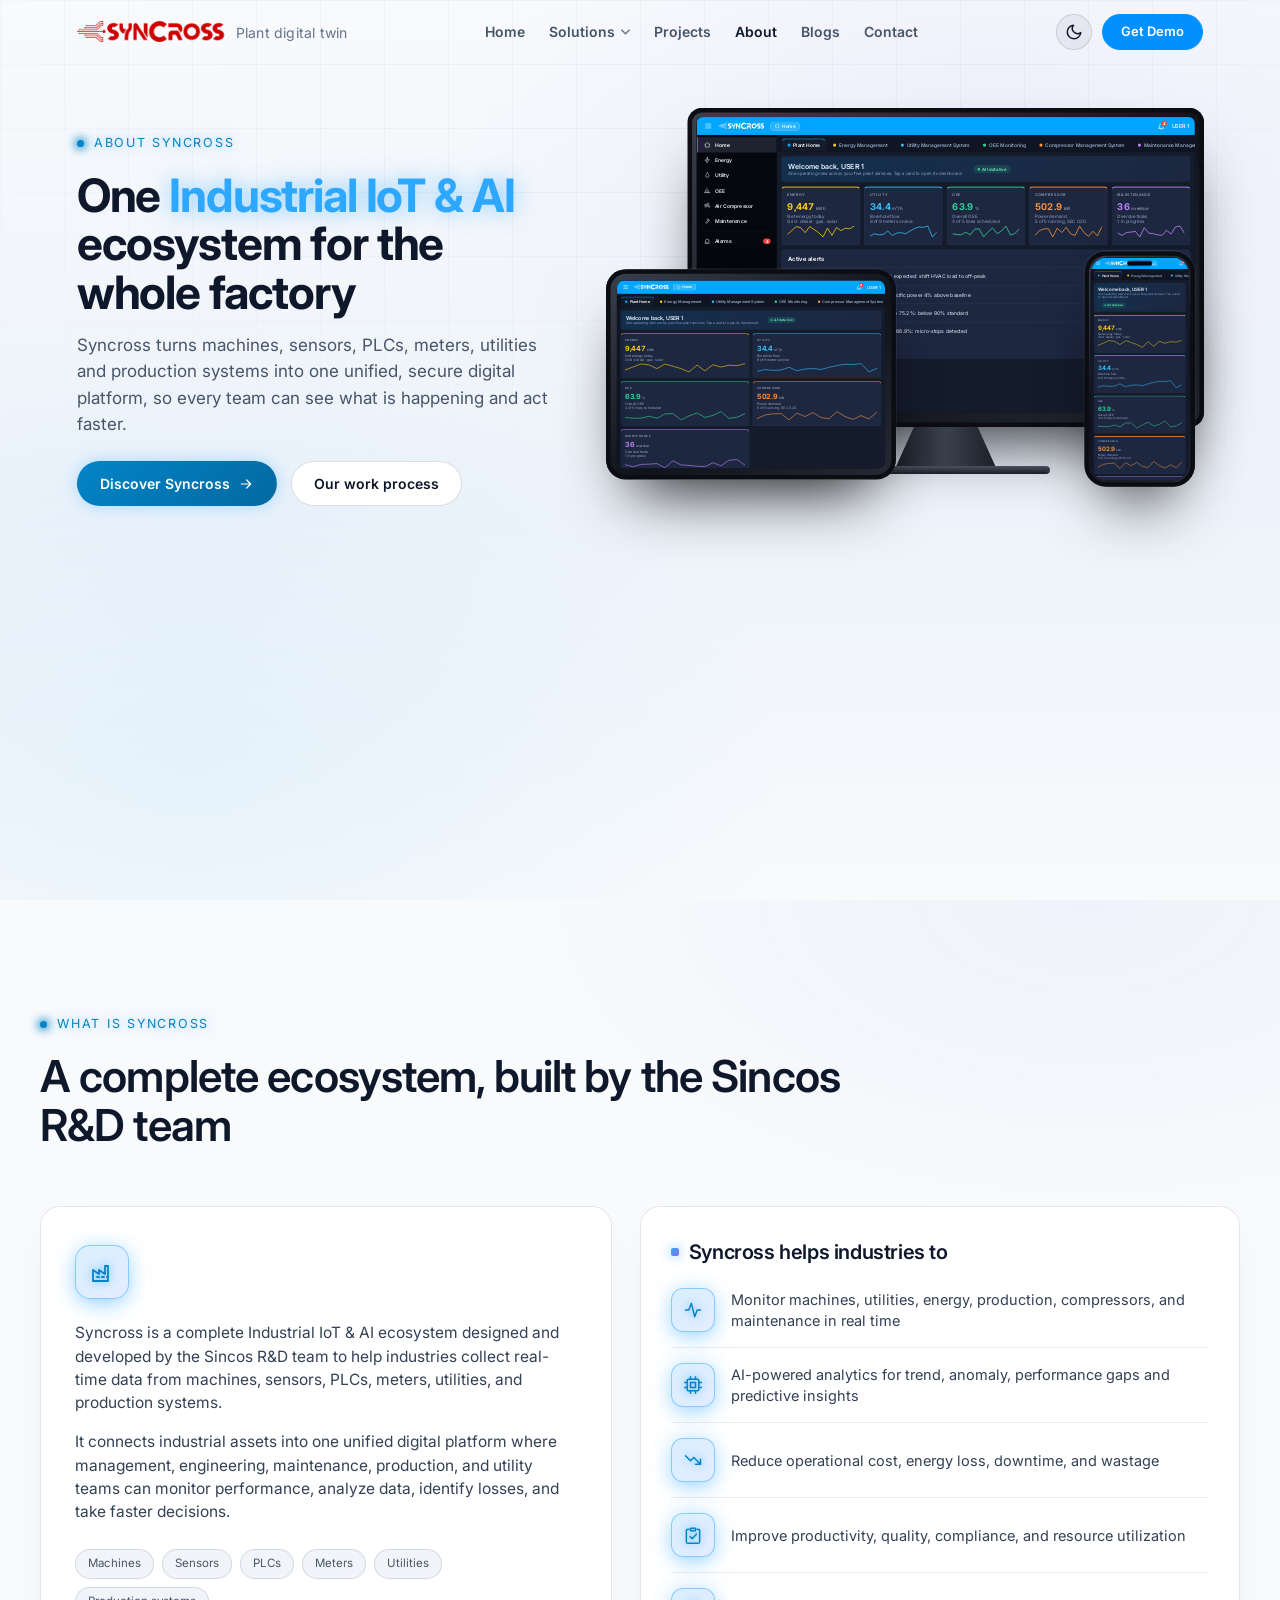
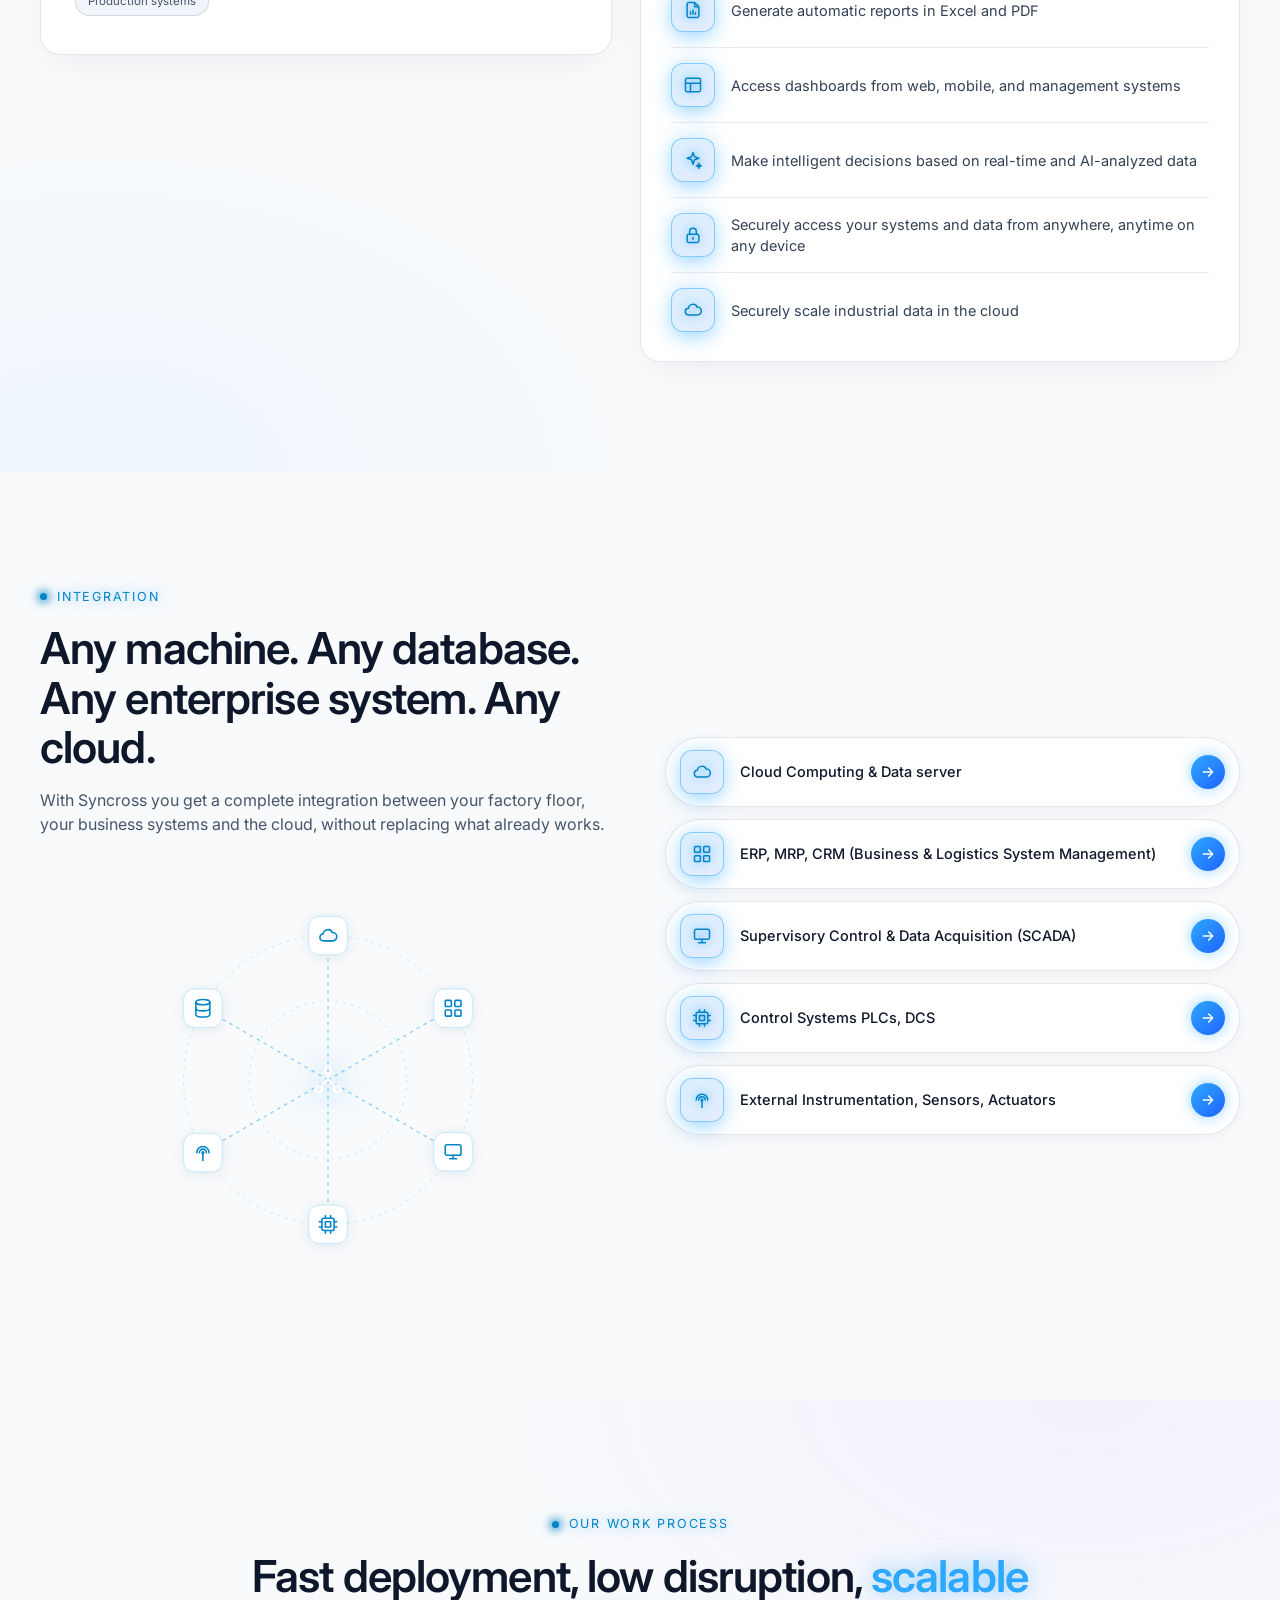
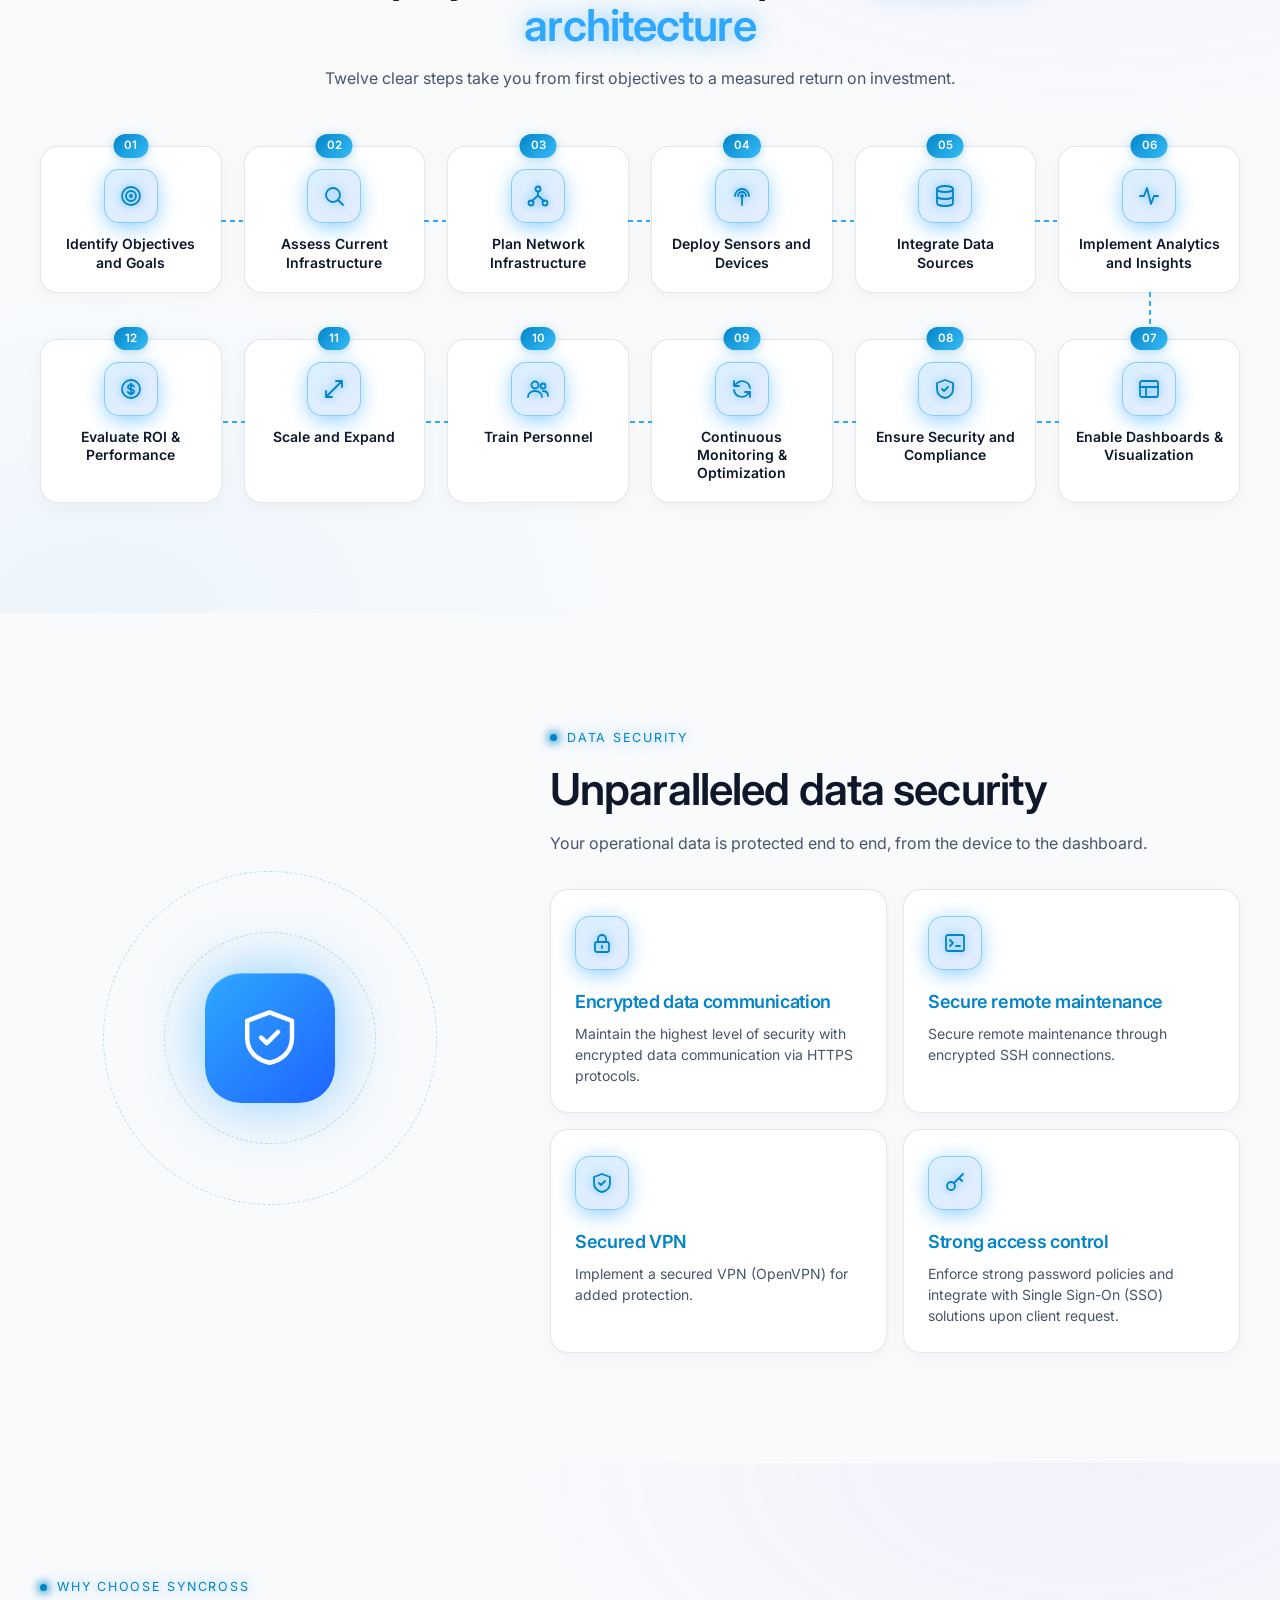
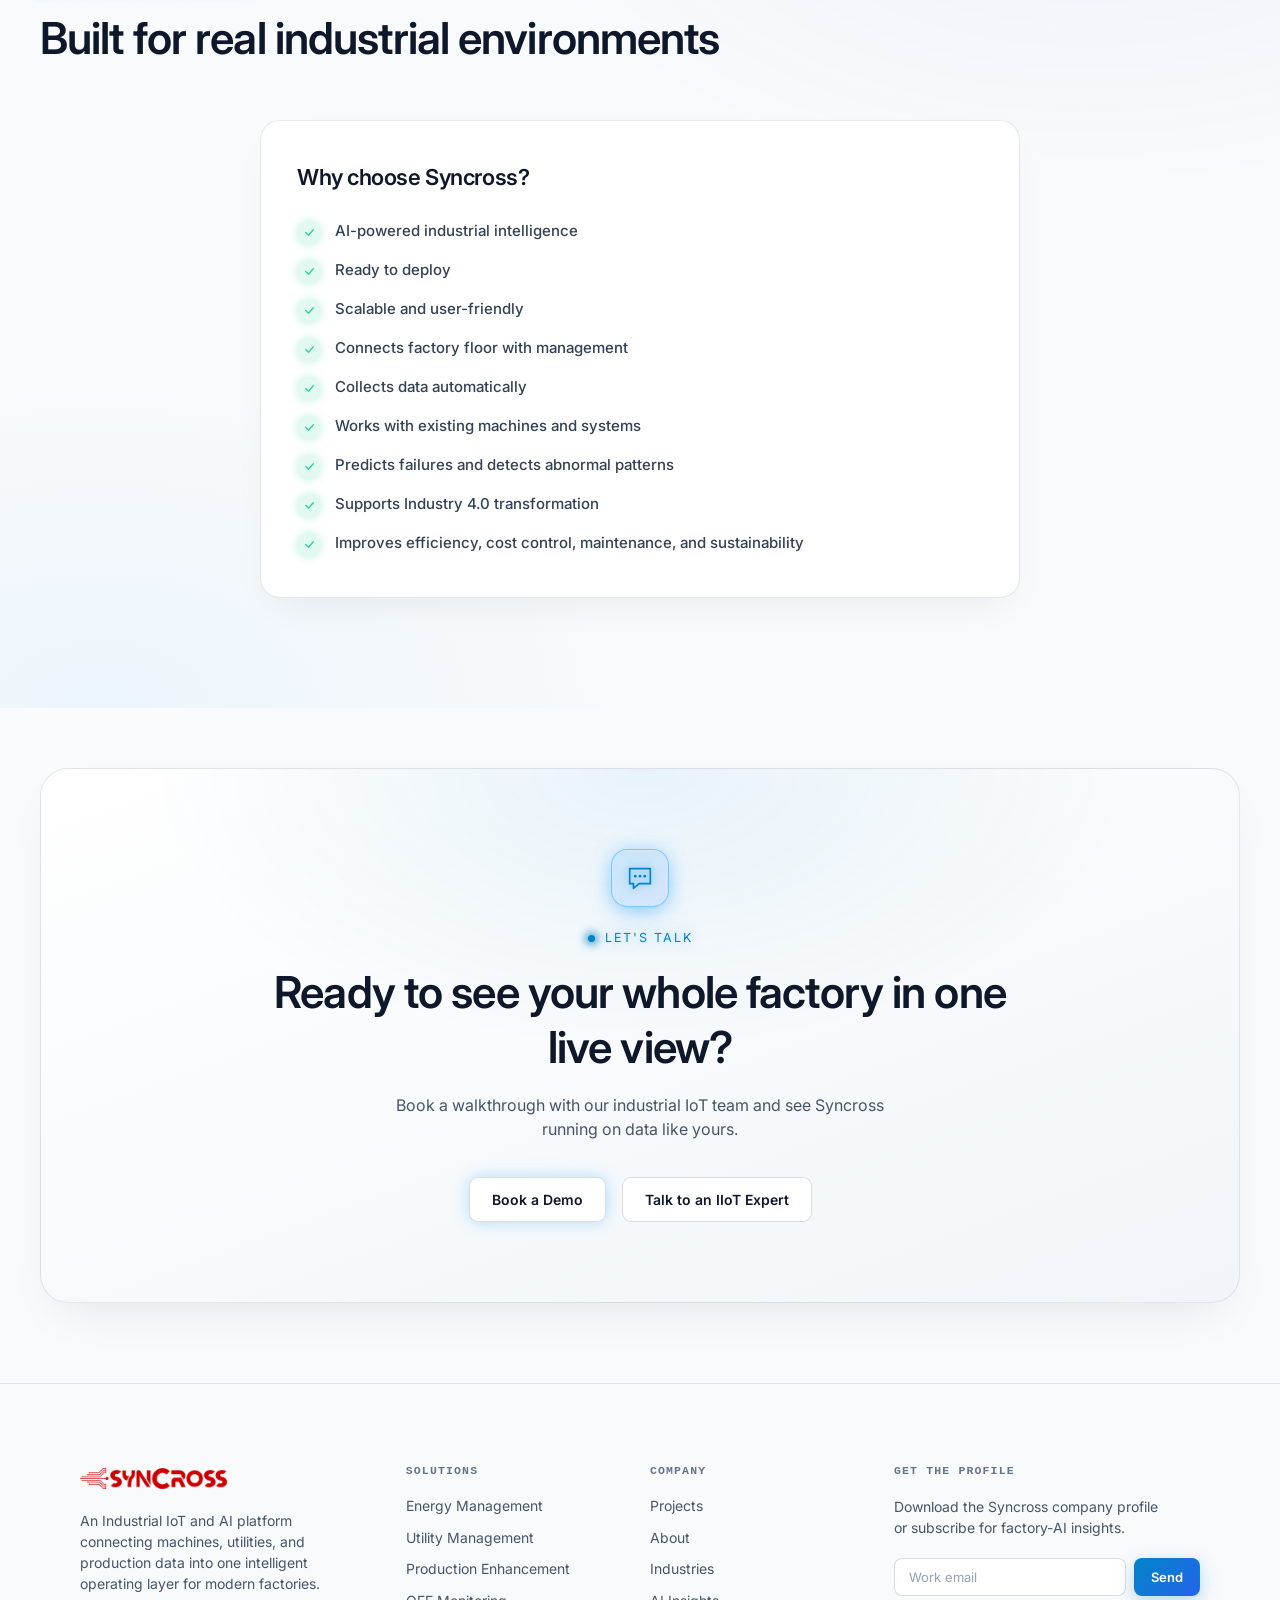
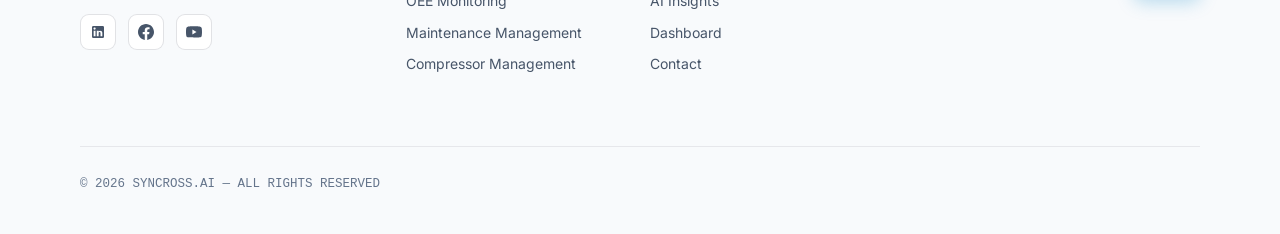
==== commit 4a56d632: "fix(nav): open Blogs in new tab and fix querySelector syntax error on external links" ====
--- a/about.html
+++ b/about.html
@@ -831,8 +831,8 @@
 if(!('IntersectionObserver' in window)){rv.forEach(function(e){e.classList.add('visible')})}
 else{var io=new IntersectionObserver(function(es){es.forEach(function(e){if(e.isIntersecting){e.target.classList.add('visible');io.unobserve(e.target)}})},{threshold:.12});rv.forEach(function(e,i){e.style.transitionDelay=(i%6)*60+'ms';io.observe(e)})}
 document.querySelectorAll('[data-n]').forEach(function(el){var t=+el.dataset.n,s=null;function f(ts){s=s||ts;var p=Math.min((ts-s)/1200,1);el.textContent=Math.round(t*p);if(p<1)requestAnimationFrame(f)}requestAnimationFrame(f)});
-var links=[].slice.call(document.querySelectorAll('.tn a'));
-var secs=links.map(function(a){return document.querySelector(a.getAttribute('href'))});
+var links=[].slice.call(document.querySelectorAll('.tn a')).filter(function(a){var h=a.getAttribute('href');return h&&h.startsWith('#')&&h.length>1});
+var secs=links.map(function(a){try{return document.querySelector(a.getAttribute('href'))}catch(e){return null}});
 addEventListener('scroll',function(){var y=scrollY+140,cur=-1;secs.forEach(function(s,i){if(s&&s.offsetTop<=y)cur=i});links.forEach(function(a,i){a.classList.toggle('on',i===cur)})},{passive:true});
 })();
 </script><!-- ============ CONTACT MODAL ============ -->
--- a/navbar.css
+++ b/navbar.css
@@ -3358,7 +3358,12 @@
   right: 18px;
   top: 68px;
   width: 350px;
-  z-index: 4;
+  z-index: 10;
+}
+
+#stage3d #panel.wide {
+  width: min(920px, calc(100vw - 36px)) !important;
+  max-width: 920px !important;
 }
 
 /* =========================================================
@@ -3503,7 +3508,18 @@
   [data-theme="light"] #stage3d #nav button,
   [data-theme="light"] nav button,
   [data-theme="light"] #nav button {
-    color: #475569 !important;
+    color: #0f172a !important;
+    font-weight: 600 !important;
+    font-size: 13px !important;
+    letter-spacing: -0.01em !important;
+  }
+
+  [data-theme="light"] #stage3d nav button:hover,
+  [data-theme="light"] #stage3d #nav button:hover,
+  [data-theme="light"] nav button:hover,
+  [data-theme="light"] #nav button:hover {
+    color: #0284c7 !important;
+    background: rgba(2, 132, 199, 0.08) !important;
   }
 
   #stage3d nav button.on,
@@ -3522,7 +3538,26 @@
   [data-theme="light"] #nav button.on {
     background: #0284c7 !important;
     color: #ffffff !important;
-    box-shadow: 0 2px 8px rgba(2, 132, 199, 0.35) !important;
+    font-weight: 700 !important;
+    box-shadow: 0 2px 10px rgba(2, 132, 199, 0.4) !important;
+  }
+
+  [data-theme="light"] #stage3d nav button.on i,
+  [data-theme="light"] #stage3d #nav button.on i,
+  [data-theme="light"] nav button.on i,
+  [data-theme="light"] #nav button.on i {
+    background: #ffffff !important;
+  }
+
+  [data-theme="light"] #stage3d nav button i,
+  [data-theme="light"] #stage3d #nav button i,
+  [data-theme="light"] nav button i,
+  [data-theme="light"] #nav button i {
+    box-shadow: 0 0 0 1px rgba(15, 23, 42, 0.15);
+  }
+
+  #top::after {
+    display: none !important;
   }
 
 
